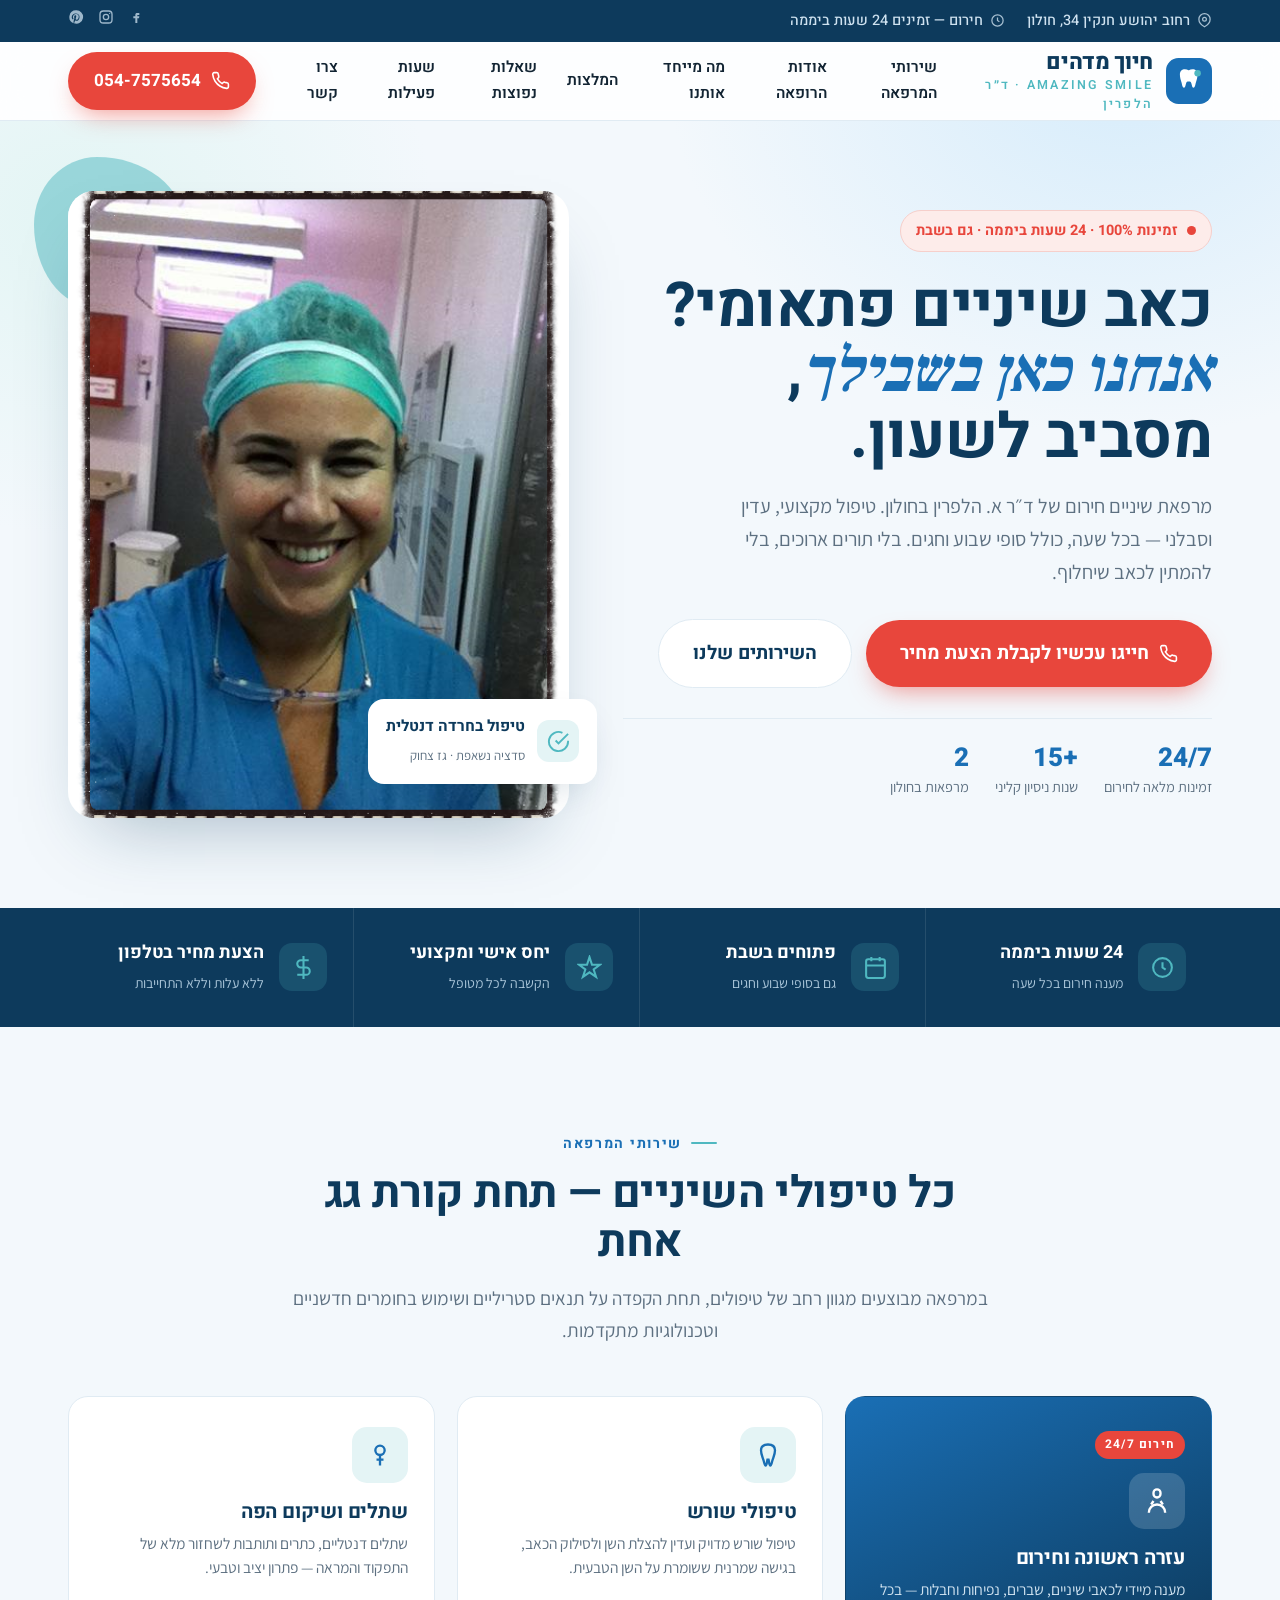
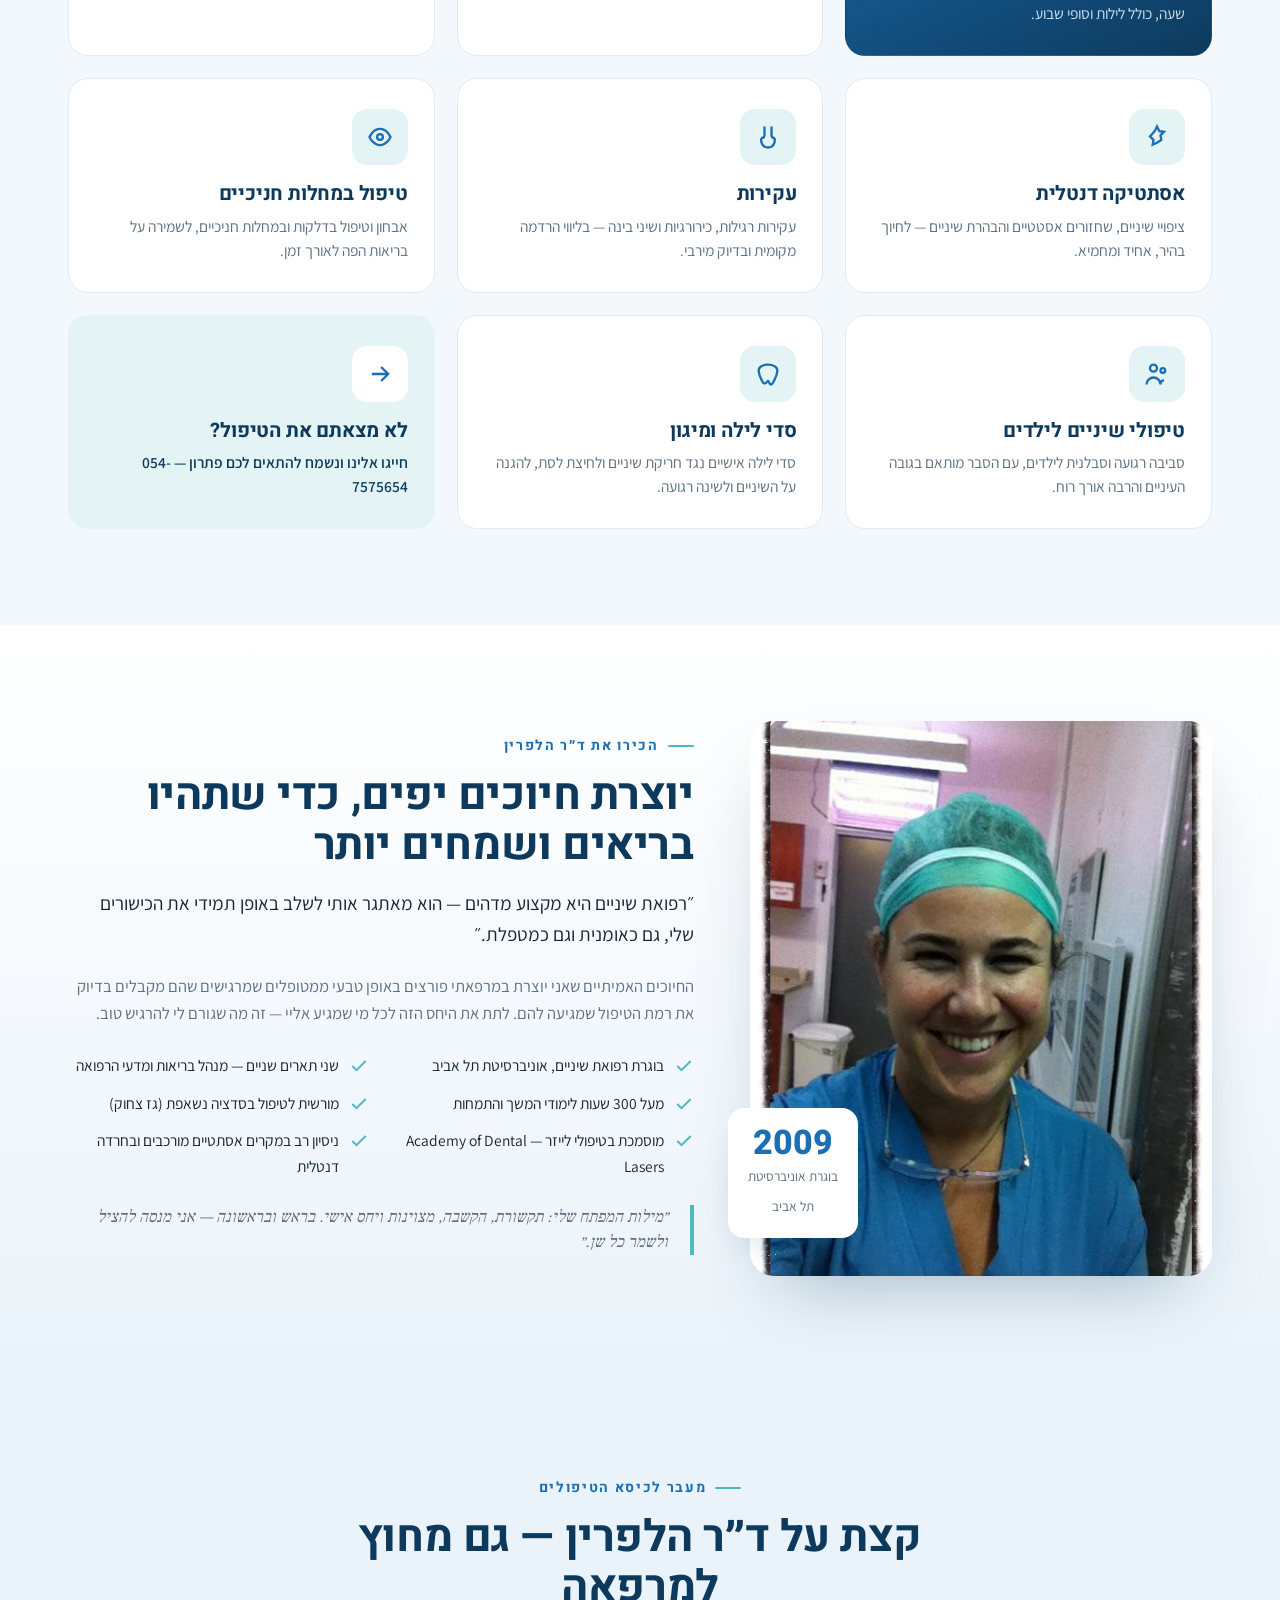
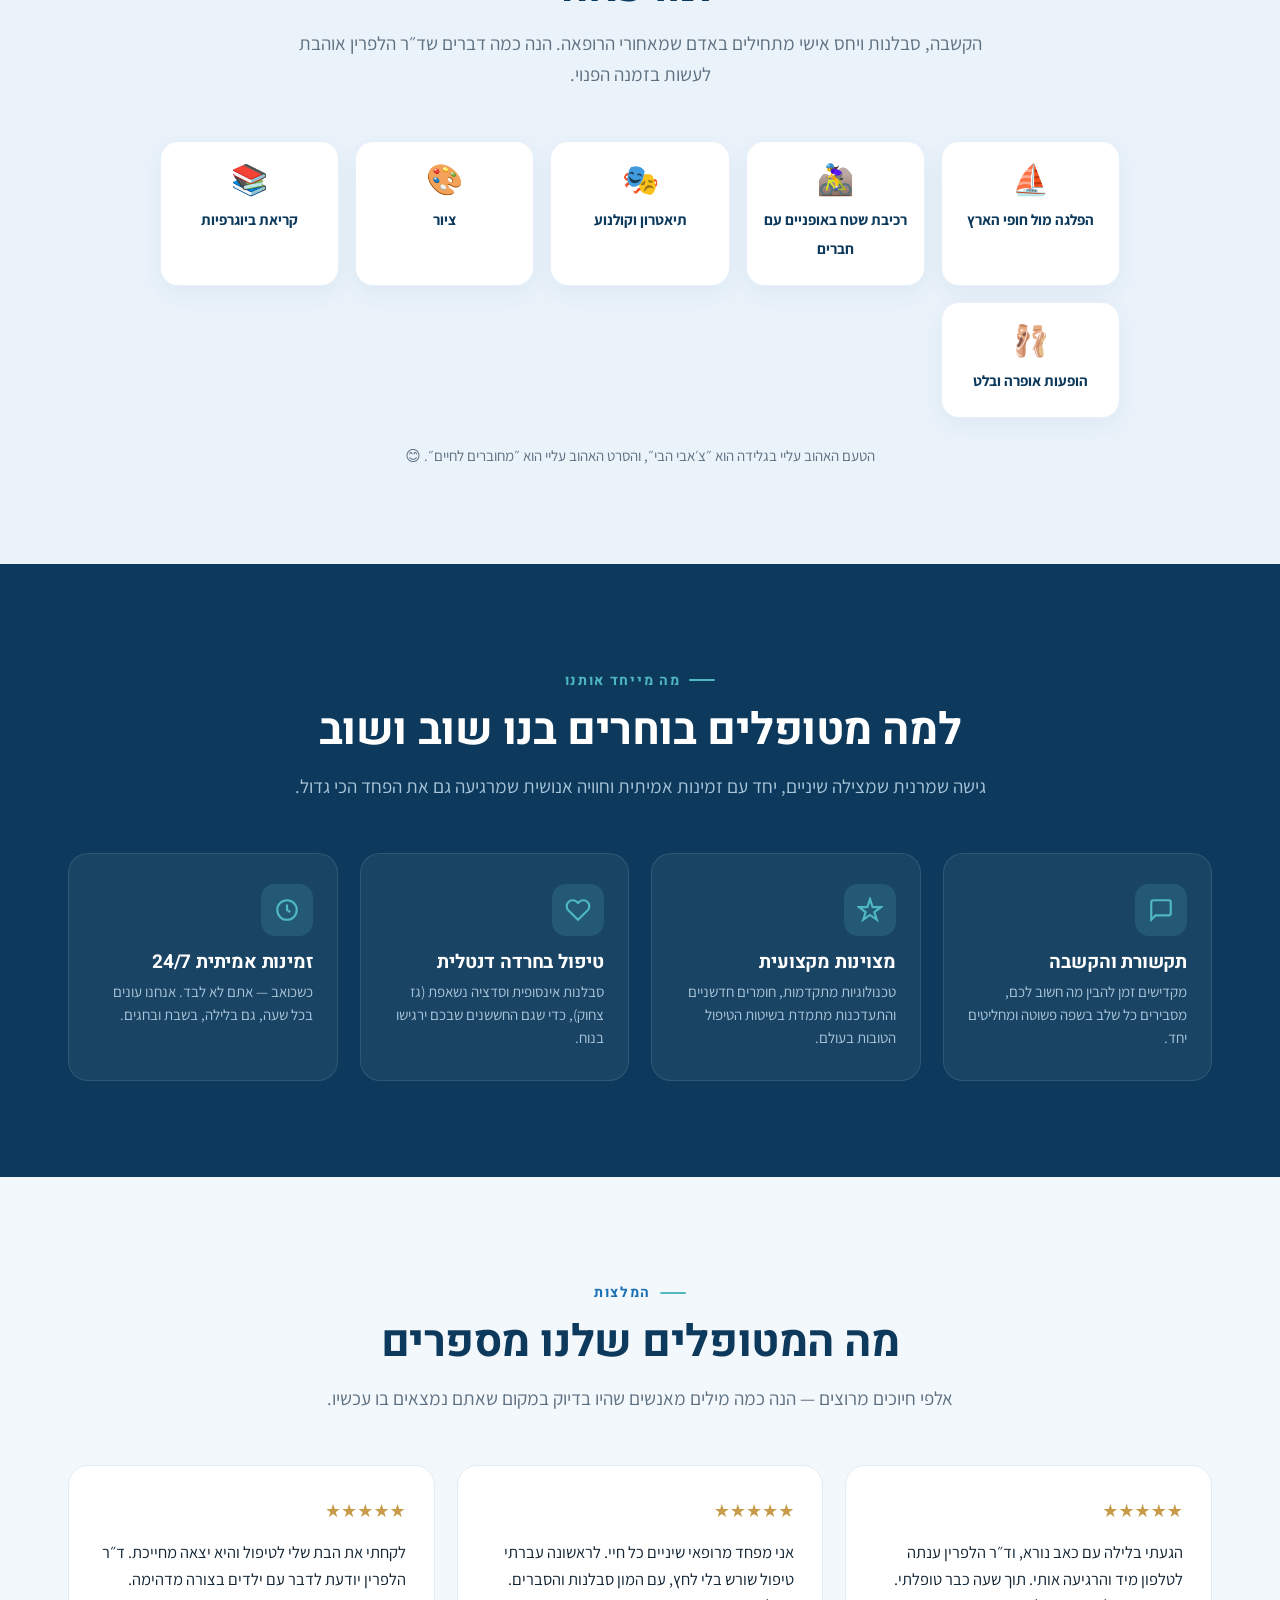
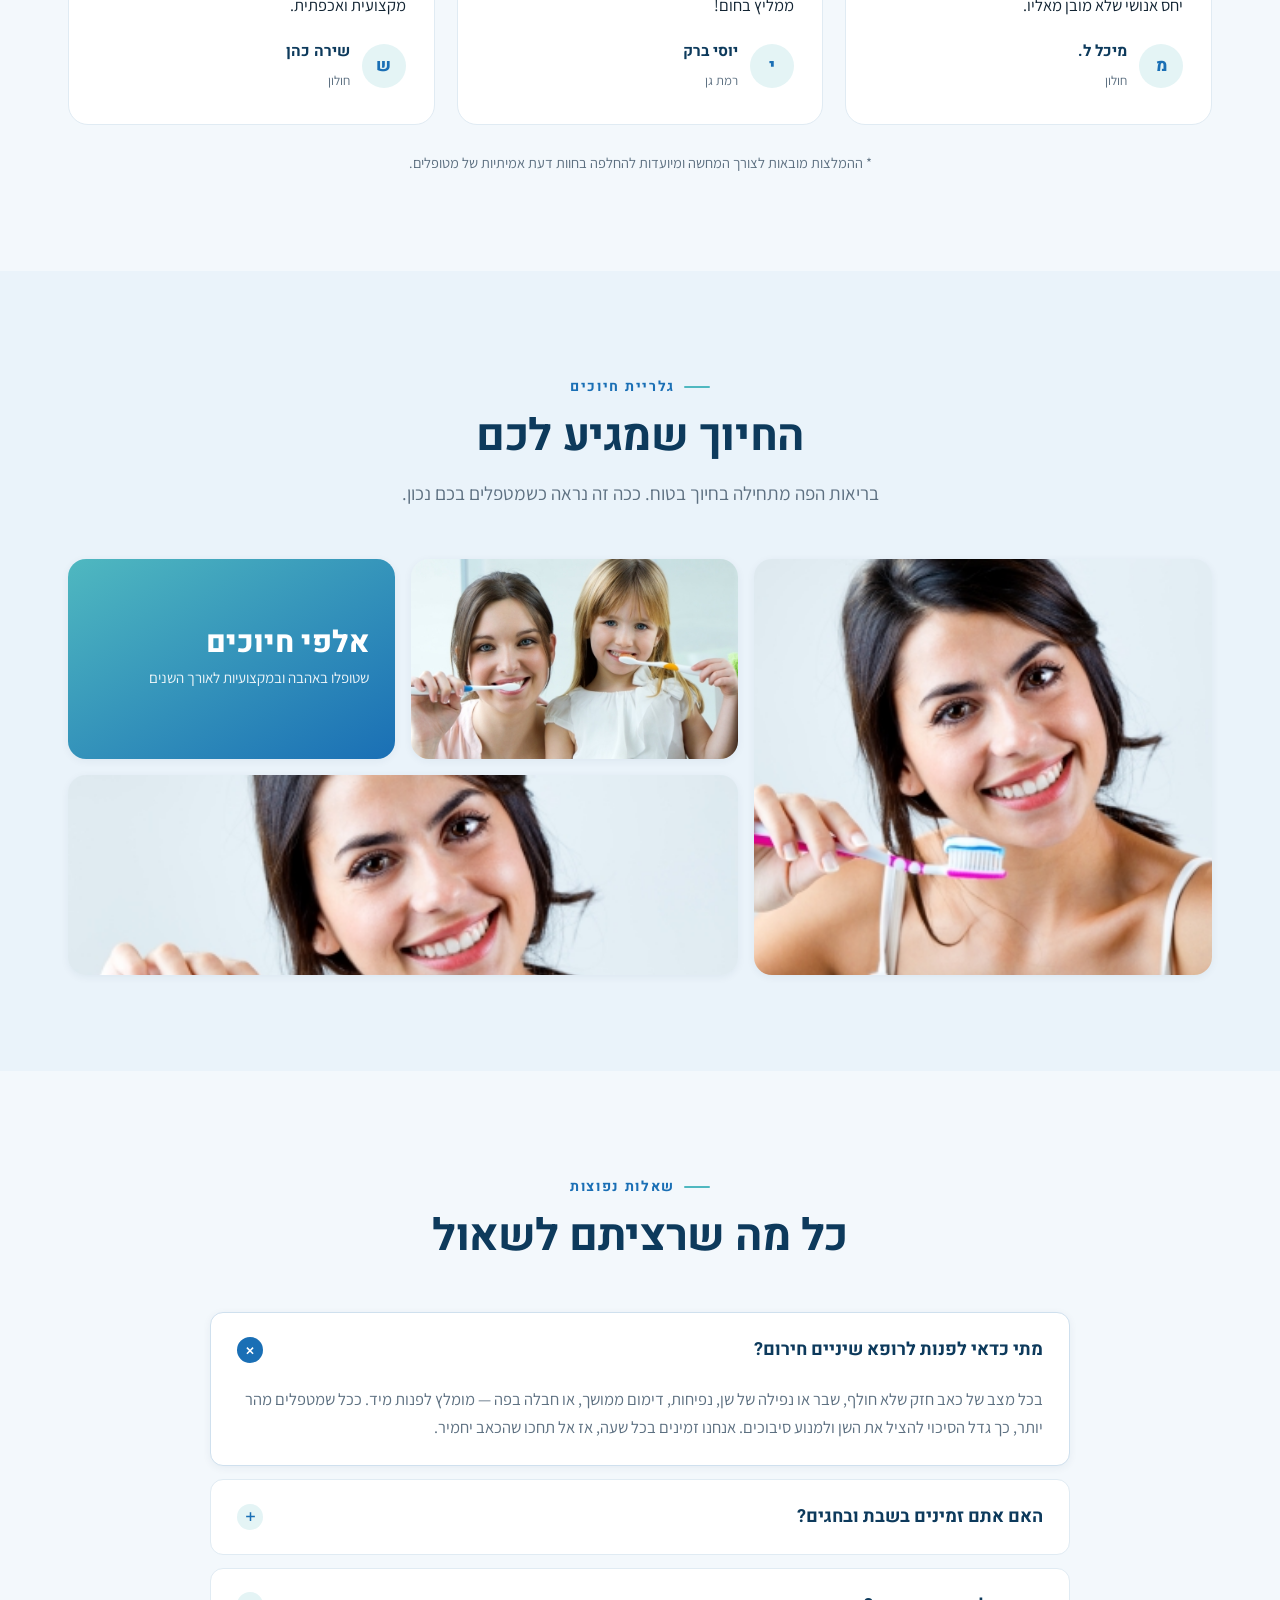
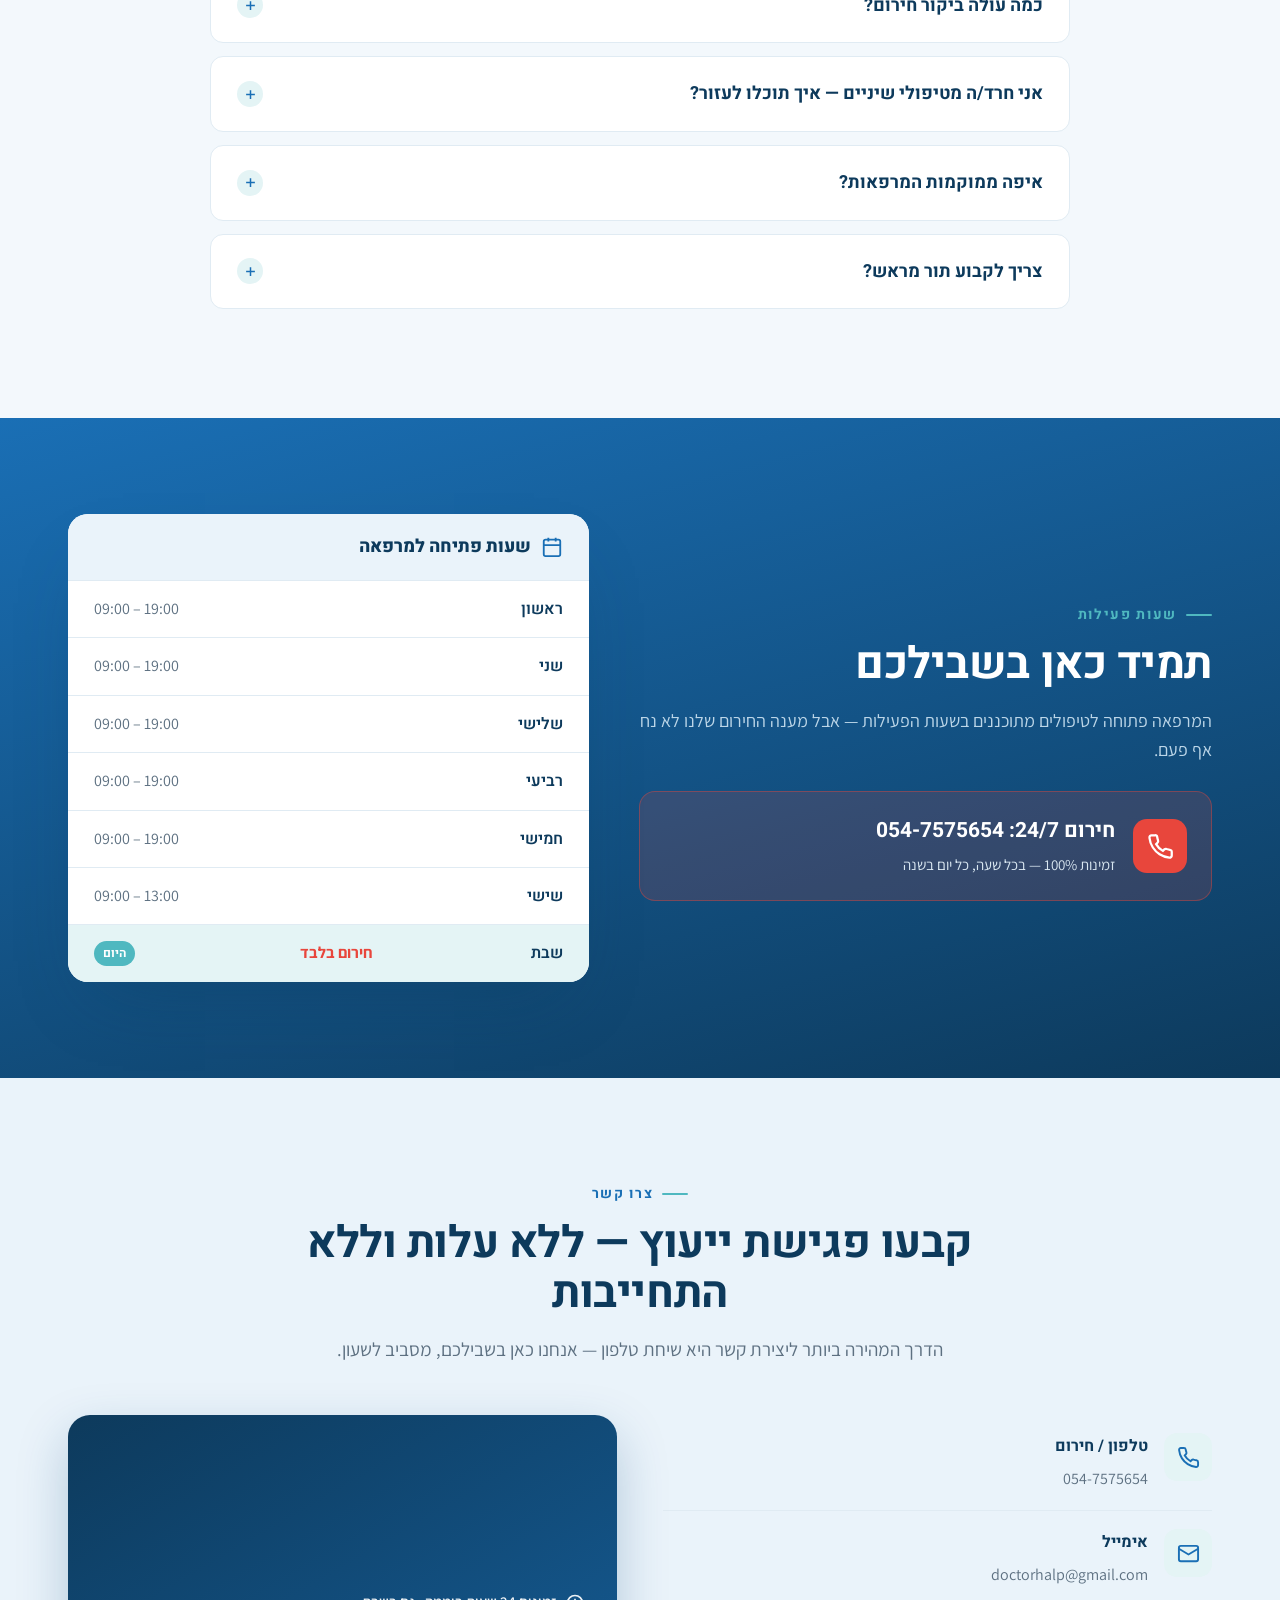
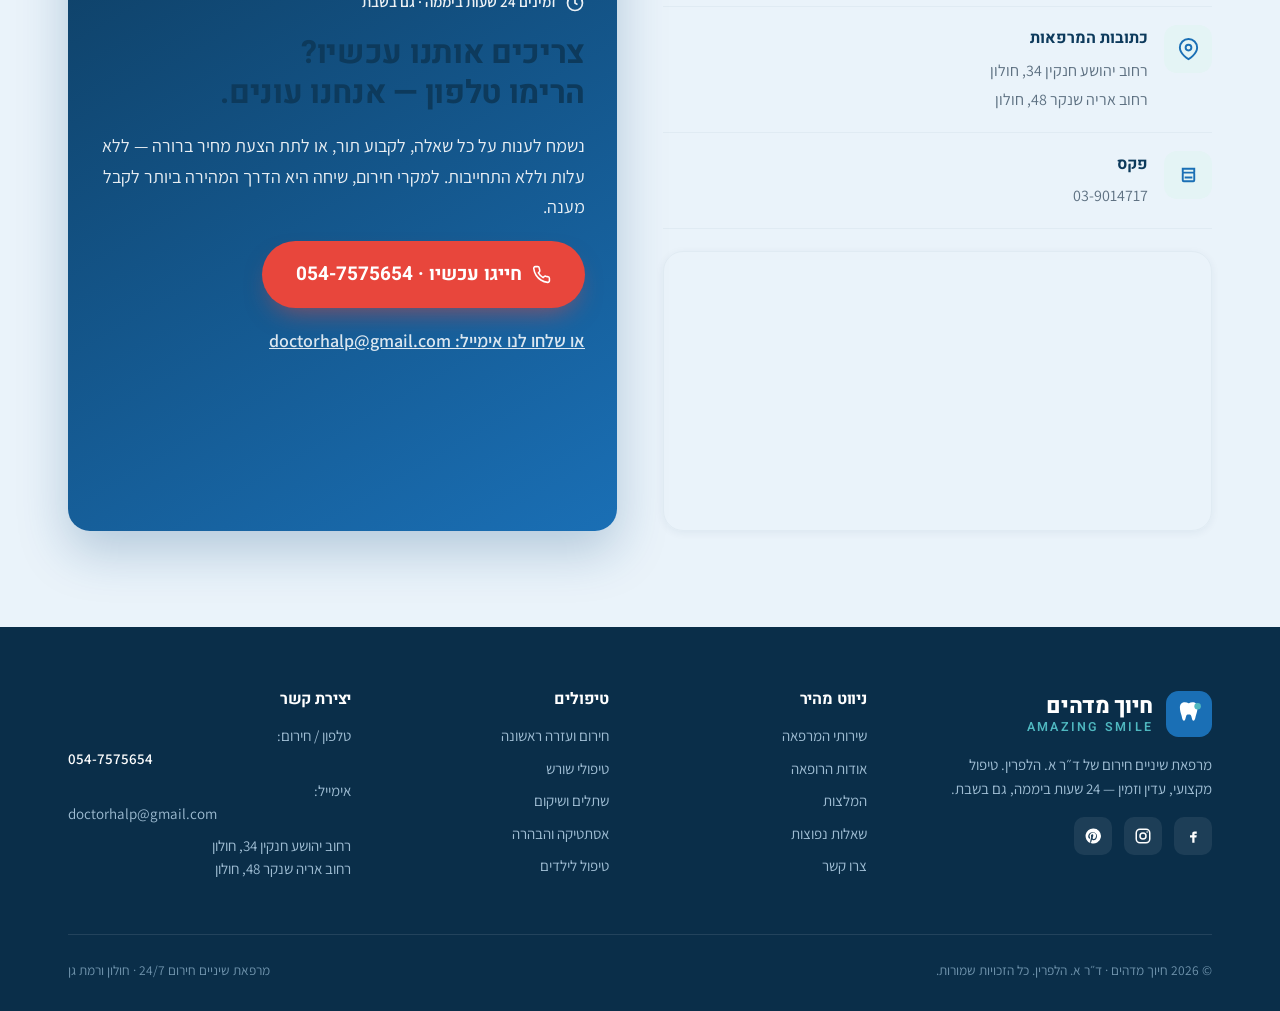
==== index.html @ d0daf5d0 "Add personal 'beyond the chair' section (hobbies) carried over from old Wix site" ====
<!DOCTYPE html>
<html lang="he" dir="rtl">
<head>
<meta charset="UTF-8">
<meta name="viewport" content="width=device-width, initial-scale=1">
<title>ד״ר הלפרין — חיוך מדהים | רופאת שיניים חירום 24/7 בחולון</title>
<meta name="description" content="מרפאת שיניים חירום של ד״ר א. הלפרין בחולון. זמינות 24/7, רופאת שיניים בשבת, טיפול בחרדה דנטלית, טיפולי שורש, שתלים, אסתטיקה ועזרה ראשונה. חייגו 054-7575654.">
<meta name="robots" content="index, follow, max-image-preview:large">
<meta name="google-site-verification" content="__iNUdi8cwJvMs5_uMbrT1udralgJIt5Bsw7L7keVdc">
<meta name="author" content="ד״ר א. הלפרין — חיוך מדהים">
<meta name="theme-color" content="#1a6fb5">
<link rel="canonical" href="https://doctorhalp.com/">

<!-- Geo (Holon) — verify exact coordinates from Google Maps and adjust if needed -->
<meta name="geo.region" content="IL-08">
<meta name="geo.placename" content="חולון">
<meta name="geo.position" content="32.0146;34.7795">
<meta name="ICBM" content="32.0146, 34.7795">

<!-- Open Graph (WhatsApp / Facebook / Instagram sharing) -->
<meta property="og:type" content="website">
<meta property="og:locale" content="he_IL">
<meta property="og:site_name" content="חיוך מדהים — ד״ר הלפרין">
<meta property="og:title" content="ד״ר הלפרין — חיוך מדהים | רופאת שיניים חירום 24/7 בחולון">
<meta property="og:description" content="מרפאת שיניים חירום בחולון. זמינות 24/7, גם בשבת. טיפול בחרדה דנטלית, טיפולי שורש, שתלים ואסתטיקה. חייגו 054-7575654.">
<meta property="og:url" content="https://doctorhalp.com/">
<meta property="og:image" content="https://doctorhalp.com/assets/doctor.png">
<meta property="og:image:alt" content="ד״ר א. הלפרין, רופאת שיניים">

<!-- Twitter Card -->
<meta name="twitter:card" content="summary_large_image">
<meta name="twitter:title" content="ד״ר הלפרין — חיוך מדהים | רופאת שיניים חירום 24/7 בחולון">
<meta name="twitter:description" content="מרפאת שיניים חירום בחולון. זמינות 24/7, גם בשבת. חייגו 054-7575654.">
<meta name="twitter:image" content="https://doctorhalp.com/assets/doctor.png">

<!-- Icons -->
<link rel="icon" href="favicon.svg" type="image/svg+xml">
<link rel="apple-touch-icon" href="apple-touch-icon.png">

<link rel="preconnect" href="https://fonts.googleapis.com">
<link rel="preconnect" href="https://fonts.gstatic.com" crossorigin>
<link href="https://fonts.googleapis.com/css2?family=Assistant:wght@300;400;500;600;700&family=Heebo:wght@400;500;600;700;800&family=Frank+Ruhl+Libre:wght@500;700&display=swap" rel="stylesheet">
<link rel="stylesheet" href="styles.css">
<script>document.documentElement.classList.add('js');</script>

<!-- Structured data: Dentist / LocalBusiness (boosts local Google results) -->
<script type="application/ld+json">
{
  "@context": "https://schema.org",
  "@type": "Dentist",
  "name": "חיוך מדהים — ד״ר א. הלפרין",
  "alternateName": "Amazing Smile Dental Clinic",
  "description": "מרפאת שיניים חירום בחולון בניהול ד״ר א. הלפרין. זמינות 24/7 כולל שבת וחגים, טיפול בחרדה דנטלית, טיפולי שורש, שתלים, אסתטיקה ועזרה ראשונה.",
  "url": "https://doctorhalp.com/",
  "image": "https://doctorhalp.com/assets/doctor.png",
  "logo": "https://doctorhalp.com/assets/logo.png",
  "telephone": "+972-54-757-5654",
  "email": "doctorhalp@gmail.com",
  "faxNumber": "+972-3-901-4717",
  "priceRange": "₪₪",
  "currenciesAccepted": "ILS",
  "medicalSpecialty": "Dentistry",
  "founder": { "@type": "Person", "name": "ד״ר א. הלפרין" },
  "address": {
    "@type": "PostalAddress",
    "streetAddress": "רחוב יהושע חנקין 34",
    "addressLocality": "חולון",
    "addressCountry": "IL"
  },
  "geo": { "@type": "GeoCoordinates", "latitude": 32.0146, "longitude": 34.7795 },
  "hasMap": "https://www.google.com/maps?q=%D7%99%D7%94%D7%95%D7%A9%D7%A2%20%D7%97%D7%A0%D7%A7%D7%99%D7%9F%2034%20%D7%97%D7%95%D7%9C%D7%95%D7%9F",
  "areaServed": [
    { "@type": "City", "name": "חולון" },
    { "@type": "City", "name": "רמת גן" }
  ],
  "sameAs": [
    "https://www.facebook.com/",
    "https://www.instagram.com/doctorhalp/",
    "https://www.pinterest.com/doctorhalp/"
  ],
  "openingHoursSpecification": [
    { "@type": "OpeningHoursSpecification", "dayOfWeek": ["Sunday","Monday","Tuesday","Wednesday","Thursday"], "opens": "09:00", "closes": "19:00" },
    { "@type": "OpeningHoursSpecification", "dayOfWeek": "Friday", "opens": "09:00", "closes": "13:00" }
  ],
  "availableService": [
    { "@type": "MedicalProcedure", "name": "עזרה ראשונה וחירום דנטלי 24/7" },
    { "@type": "MedicalProcedure", "name": "טיפולי שורש" },
    { "@type": "MedicalProcedure", "name": "שתלים ושיקום הפה" },
    { "@type": "MedicalProcedure", "name": "אסתטיקה דנטלית והבהרת שיניים" },
    { "@type": "MedicalProcedure", "name": "עקירות ושיני בינה" },
    { "@type": "MedicalProcedure", "name": "טיפול במחלות חניכיים" },
    { "@type": "MedicalProcedure", "name": "טיפולי שיניים לילדים" },
    { "@type": "MedicalProcedure", "name": "סדי לילה ומיגון" },
    { "@type": "MedicalProcedure", "name": "טיפול בחרדה דנטלית בסדציה נשאפת" }
  ]
}
</script>
</head>
<body>

<!-- ============ TOP UTILITY BAR ============ -->
<div class="topbar">
  <div class="wrap">
    <div class="tb-left">
      <span class="tb-item"><svg viewBox="0 0 24 24" fill="none" stroke="currentColor" stroke-width="2"><path d="M21 10c0 7-9 12-9 12s-9-5-9-12a9 9 0 0118 0z"/><circle cx="12" cy="10" r="3"/></svg>רחוב יהושע חנקין 34, חולון</span>
      <span class="tb-item hide-sm"><svg viewBox="0 0 24 24" fill="none" stroke="currentColor" stroke-width="2"><circle cx="12" cy="12" r="9"/><path d="M12 7v5l3 2"/></svg>חירום — זמינים 24 שעות ביממה</span>
    </div>
    <div class="tb-socials">
      <a href="https://www.facebook.com/" aria-label="Facebook" target="_blank" rel="noopener"><svg viewBox="0 0 24 24" fill="currentColor"><path d="M14 9h3V6h-3c-2 0-3 1-3 3v2H8v3h3v7h3v-7h2.5l.5-3H14V9.5c0-.3.2-.5.5-.5z"/></svg></a>
      <a href="https://www.instagram.com/doctorhalp/" aria-label="Instagram" target="_blank" rel="noopener"><svg viewBox="0 0 24 24" fill="none" stroke="currentColor" stroke-width="2"><rect x="3" y="3" width="18" height="18" rx="5"/><circle cx="12" cy="12" r="4"/><circle cx="17.5" cy="6.5" r="1" fill="currentColor" stroke="none"/></svg></a>
      <a href="https://www.pinterest.com/doctorhalp/" aria-label="Pinterest" target="_blank" rel="noopener"><svg viewBox="0 0 24 24" fill="currentColor"><path d="M12 2a10 10 0 00-3.6 19.3c-.1-.8-.2-2 0-2.9l1.2-5s-.3-.6-.3-1.5c0-1.4.8-2.4 1.8-2.4.9 0 1.3.6 1.3 1.4 0 .9-.5 2.2-.8 3.4-.2 1 .5 1.8 1.5 1.8 1.8 0 3-2.3 3-5 0-2-1.4-3.6-4-3.6-2.9 0-4.7 2.2-4.7 4.6 0 .8.2 1.4.6 1.9.2.2.2.3.1.5l-.2.9c-.1.3-.3.4-.6.2-1.2-.5-1.7-1.8-1.7-3.3 0-2.5 2.1-5.4 6.2-5.4 3.3 0 5.5 2.4 5.5 5 0 3.4-1.9 5.9-4.6 5.9-.9 0-1.8-.5-2.1-1.1l-.6 2.3c-.2.8-.7 1.7-1 2.3A10 10 0 1012 2z"/></svg></a>
    </div>
  </div>
</div>

<!-- ============ HEADER ============ -->
<header class="header" id="header">
  <div class="wrap">
    <a href="#top" class="brand" aria-label="חיוך מדהים — ד״ר הלפרין">
      <svg class="mark" viewBox="0 0 48 48" fill="none" aria-hidden="true">
        <rect width="48" height="48" rx="13" fill="#1a6fb5"/>
        <path d="M24 13c-4.5-2.8-9.5-1.2-9.5 4.2 0 3 .8 5.2 1.7 8.4.6 2.2.9 5.4 2.6 5.4 1.5 0 1.4-2.4 2.1-4.4.4-1.2.9-2 1.6-2h2.4c.7 0 1.2.8 1.6 2 .7 2 .6 4.4 2.1 4.4 1.7 0 2-3.2 2.6-5.4.9-3.2 1.7-5.4 1.7-8.4 0-5.4-5-7-9.5-4.2z" fill="#fff"/>
        <circle cx="33" cy="16" r="3.4" fill="#4fb8c0"/>
      </svg>
      <span class="bt"><b>חיוך מדהים</b><span>AMAZING SMILE · ד״ר הלפרין</span></span>
    </a>
    <nav class="nav">
      <a href="#services">שירותי המרפאה</a>
      <a href="#about">אודות הרופאה</a>
      <a href="#values">מה מייחד אותנו</a>
      <a href="#testimonials">המלצות</a>
      <a href="#faq">שאלות נפוצות</a>
      <a href="#hours">שעות פעילות</a>
      <a href="#contact">צרו קשר</a>
    </nav>
    <div class="hd-cta">
      <a href="tel:0547575654" class="btn btn-call">
        <svg viewBox="0 0 24 24" fill="none" stroke="currentColor" stroke-width="2"><path d="M22 16.9v3a2 2 0 01-2.2 2 19.8 19.8 0 01-8.6-3 19.5 19.5 0 01-6-6 19.8 19.8 0 01-3-8.6A2 2 0 014.1 2h3a2 2 0 012 1.7c.1 1 .4 1.9.7 2.8a2 2 0 01-.5 2.1L8.1 9.9a16 16 0 006 6l1.3-1.3a2 2 0 012.1-.4c.9.3 1.8.6 2.8.7a2 2 0 011.7 2z"/></svg>
        054-7575654
      </a>
    </div>
    <button class="menu-toggle" id="menuToggle" aria-label="תפריט">
      <svg viewBox="0 0 24 24" fill="none" stroke="currentColor" stroke-width="2"><path d="M3 6h18M3 12h18M3 18h18"/></svg>
    </button>
  </div>
</header>

<!-- ============ MOBILE DRAWER ============ -->
<div class="drawer" id="drawer">
  <div class="scrim" data-close></div>
  <div class="panel">
    <div class="dr-head">
      <span class="bt"><b style="font-family:var(--head);font-weight:800;color:var(--blue-deep)">חיוך מדהים</b></span>
      <button data-close aria-label="סגירה"><svg viewBox="0 0 24 24" fill="none" stroke="currentColor" stroke-width="2"><path d="M18 6L6 18M6 6l12 12"/></svg></button>
    </div>
    <a href="#services" data-close>שירותי המרפאה</a>
    <a href="#about" data-close>אודות הרופאה</a>
    <a href="#values" data-close>מה מייחד אותנו</a>
    <a href="#testimonials" data-close>המלצות</a>
    <a href="#faq" data-close>שאלות נפוצות</a>
    <a href="#hours" data-close>שעות פעילות</a>
    <a href="#contact" data-close>צרו קשר</a>
    <a href="tel:0547575654" class="btn btn-call" style="margin-top:14px" data-close>חייגו עכשיו · 054-7575654</a>
  </div>
</div>

<span id="top"></span>

<!-- ============ HERO ============ -->
<section class="hero">
  <div class="wrap hero-grid">
    <div class="hero-copy reveal">
      <span class="hero-badge"><span class="dot"></span>זמינות 100% · 24 שעות ביממה · גם בשבת</span>
      <h1>כאב שיניים פתאומי?<br><em>אנחנו כאן בשבילך</em>, מסביב לשעון.</h1>
      <p class="lead">מרפאת שיניים חירום של ד״ר א. הלפרין בחולון. טיפול מקצועי, עדין וסבלני — בכל שעה, כולל סופי שבוע וחגים. בלי תורים ארוכים, בלי להמתין לכאב שיחלוף.</p>
      <div class="cta-row">
        <a href="tel:0547575654" class="btn btn-call btn-lg">
          <svg viewBox="0 0 24 24" fill="none" stroke="currentColor" stroke-width="2"><path d="M22 16.9v3a2 2 0 01-2.2 2 19.8 19.8 0 01-8.6-3 19.5 19.5 0 01-6-6 19.8 19.8 0 01-3-8.6A2 2 0 014.1 2h3a2 2 0 012 1.7c.1 1 .4 1.9.7 2.8a2 2 0 01-.5 2.1L8.1 9.9a16 16 0 006 6l1.3-1.3a2 2 0 012.1-.4c.9.3 1.8.6 2.8.7a2 2 0 011.7 2z"/></svg>
          חייגו עכשיו לקבלת הצעת מחיר
        </a>
        <a href="#services" class="btn btn-ghost btn-lg">השירותים שלנו</a>
      </div>
      <div class="trust">
        <div class="ti"><b>24/7</b><span>זמינות מלאה לחירום</span></div>
        <div class="ti"><b>+15</b><span>שנות ניסיון קליני</span></div>
        <div class="ti"><b>2</b><span>מרפאות בחולון</span></div>
      </div>
    </div>
    <div class="hero-media reveal">
      <span class="blob"></span>
      <div class="photo"><img src="assets/doctor.png" alt="ד״ר א. הלפרין, רופאת שיניים"></div>
      <div class="float-card">
        <span class="ic"><svg viewBox="0 0 24 24" fill="none" stroke="currentColor" stroke-width="2"><path d="M22 11.1V12a10 10 0 11-5.9-9.1"/><path d="M22 4L12 14.01l-3-3"/></svg></span>
        <div><b>טיפול בחרדה דנטלית</b><span>סדציה נשאפת · גז צחוק</span></div>
      </div>
    </div>
  </div>
</section>

<!-- ============ EMERGENCY STRIP ============ -->
<div class="estrip">
  <div class="wrap">
    <div class="es"><span class="ic"><svg viewBox="0 0 24 24" fill="none" stroke="currentColor" stroke-width="2"><circle cx="12" cy="12" r="9"/><path d="M12 7v5l3 2"/></svg></span><div><b>24 שעות ביממה</b><span>מענה חירום בכל שעה</span></div></div>
    <div class="es"><span class="ic"><svg viewBox="0 0 24 24" fill="none" stroke="currentColor" stroke-width="2"><rect x="3" y="4" width="18" height="18" rx="2"/><path d="M16 2v4M8 2v4M3 10h18"/></svg></span><div><b>פתוחים בשבת</b><span>גם בסופי שבוע וחגים</span></div></div>
    <div class="es"><span class="ic"><svg viewBox="0 0 24 24" fill="none" stroke="currentColor" stroke-width="2"><path d="M12 2l2.4 7.4H22l-6 4.5 2.3 7.1L12 16.6 5.7 21l2.3-7.1-6-4.5h7.6z"/></svg></span><div><b>יחס אישי ומקצועי</b><span>הקשבה לכל מטופל</span></div></div>
    <div class="es"><span class="ic"><svg viewBox="0 0 24 24" fill="none" stroke="currentColor" stroke-width="2"><path d="M12 1v22M17 5H9.5a3.5 3.5 0 000 7h5a3.5 3.5 0 010 7H6"/></svg></span><div><b>הצעת מחיר בטלפון</b><span>ללא עלות וללא התחייבות</span></div></div>
  </div>
</div>

<!-- ============ SERVICES ============ -->
<section class="block" id="services">
  <div class="wrap">
    <div class="sec-head center reveal">
      <span class="eyebrow">שירותי המרפאה</span>
      <h2>כל טיפולי השיניים — תחת קורת גג אחת</h2>
      <p>במרפאה מבוצעים מגוון רחב של טיפולים, תחת הקפדה על תנאים סטריליים ושימוש בחומרים חדשניים וטכנולוגיות מתקדמות.</p>
    </div>
    <div class="svc-grid">
      <div class="svc featured reveal">
        <span class="tag">חירום 24/7</span>
        <span class="ic"><svg viewBox="0 0 24 24" fill="none" stroke="currentColor" stroke-width="2"><path d="M12 2a3 3 0 013 3v1a3 3 0 01-6 0V5a3 3 0 013-3z"/><path d="M5 22c0-4 3-7 7-7s7 3 7 7"/><path d="M9 12l-2 3M15 12l2 3"/></svg></span>
        <h3>עזרה ראשונה וחירום</h3>
        <p>מענה מיידי לכאבי שיניים, שברים, נפיחות וחבלות — בכל שעה, כולל לילות וסופי שבוע.</p>
      </div>
      <div class="svc reveal">
        <span class="ic"><svg viewBox="0 0 24 24" fill="none" stroke="currentColor" stroke-width="2"><path d="M12 3c-4 0-6 2-6 5 0 3 1 5 2 8s1 5 2 5 1-3 1.5-5h1c.5 2 .5 5 1.5 5s1-2 2-5 2-5 2-8c0-3-2-5-6-5z"/></svg></span>
        <h3>טיפולי שורש</h3>
        <p>טיפול שורש מדויק ועדין להצלת השן ולסילוק הכאב, בגישה שמרנית ששומרת על השן הטבעית.</p>
      </div>
      <div class="svc reveal">
        <span class="ic"><svg viewBox="0 0 24 24" fill="none" stroke="currentColor" stroke-width="2"><circle cx="12" cy="8" r="4"/><path d="M12 12v9M9 16h6"/></svg></span>
        <h3>שתלים ושיקום הפה</h3>
        <p>שתלים דנטליים, כתרים ותותבות לשחזור מלא של התפקוד והמראה — פתרון יציב וטבעי.</p>
      </div>
      <div class="svc reveal">
        <span class="ic"><svg viewBox="0 0 24 24" fill="none" stroke="currentColor" stroke-width="2"><path d="M12 3l2 4 4 .5-3 3 .7 4L12 17l-3.7 1.5.7-4-3-3L10 7z"/></svg></span>
        <h3>אסתטיקה דנטלית</h3>
        <p>ציפויי שיניים, שחזורים אסטטיים והבהרת שיניים — לחיוך בהיר, אחיד ומחמיא.</p>
      </div>
      <div class="svc reveal">
        <span class="ic"><svg viewBox="0 0 24 24" fill="none" stroke="currentColor" stroke-width="2"><path d="M9 3v7c0 2-1.5 3-3 3M15 3v7c0 2 1.5 3 3 3"/><path d="M6 13c0 5 2 8 6 8s6-3 6-8"/></svg></span>
        <h3>עקירות</h3>
        <p>עקירות רגילות, כירורגיות ושיני בינה — בליווי הרדמה מקומית ובדיוק מירבי.</p>
      </div>
      <div class="svc reveal">
        <span class="ic"><svg viewBox="0 0 24 24" fill="none" stroke="currentColor" stroke-width="2"><path d="M3 12s3-7 9-7 9 7 9 7-3 7-9 7-9-7-9-7z"/><circle cx="12" cy="12" r="2.5"/></svg></span>
        <h3>טיפול במחלות חניכיים</h3>
        <p>אבחון וטיפול בדלקות ובמחלות חניכיים, לשמירה על בריאות הפה לאורך זמן.</p>
      </div>
      <div class="svc reveal">
        <span class="ic"><svg viewBox="0 0 24 24" fill="none" stroke="currentColor" stroke-width="2"><circle cx="9" cy="7" r="3"/><circle cx="17" cy="9" r="2"/><path d="M3 21c0-3.3 2.7-6 6-6s6 2.7 6 6M15 21c0-2 1-3.5 3-3.5"/></svg></span>
        <h3>טיפולי שיניים לילדים</h3>
        <p>סביבה רגועה וסבלנית לילדים, עם הסבר מותאם בגובה העיניים והרבה אורך רוח.</p>
      </div>
      <div class="svc reveal">
        <span class="ic"><svg viewBox="0 0 24 24" fill="none" stroke="currentColor" stroke-width="2"><path d="M4 9c0-3 3.5-5 8-5s8 2 8 5c0 4-2 7-3 9s-1 3-2.5 3S13 18 12 18s-1 2-2.5 2S8 20 7 18 4 13 4 9z"/></svg></span>
        <h3>סדי לילה ומיגון</h3>
        <p>סדי לילה אישיים נגד חריקת שיניים ולחיצת לסת, להגנה על השיניים ולשינה רגועה.</p>
      </div>
      <a href="tel:0547575654" class="svc reveal" style="display:flex;flex-direction:column;justify-content:center;align-items:flex-start;background:var(--teal-soft);border-color:transparent">
        <span class="ic" style="background:#fff"><svg viewBox="0 0 24 24" fill="none" stroke="currentColor" stroke-width="2"><path d="M5 12h14M13 6l6 6-6 6"/></svg></span>
        <h3>לא מצאתם את הטיפול?</h3>
        <p style="color:var(--blue-deep);font-weight:600">חייגו אלינו ונשמח להתאים לכם פתרון — 054-7575654</p>
      </a>
    </div>
  </div>
</section>

<!-- ============ ABOUT ============ -->
<section class="block about" id="about">
  <div class="wrap about-grid">
    <div class="about-media reveal">
      <span class="deco"></span>
      <div class="frame"><img src="assets/doctor.png" alt="ד״ר א. הלפרין"></div>
      <div class="ribbon"><b>2009</b><span>בוגרת אוניברסיטת<br>תל אביב</span></div>
    </div>
    <div class="about-copy reveal">
      <span class="eyebrow">הכירו את ד״ר הלפרין</span>
      <h2>יוצרת חיוכים יפים, כדי שתהיו בריאים ושמחים יותר</h2>
      <p class="intro">״רפואת שיניים היא מקצוע מדהים — הוא מאתגר אותי לשלב באופן תמידי את הכישורים שלי, גם כאומנית וגם כמטפלת.״</p>
      <p>החיוכים האמיתיים שאני יוצרת במרפאתי פורצים באופן טבעי ממטופלים שמרגישים שהם מקבלים בדיוק את רמת הטיפול שמגיעה להם. לתת את היחס הזה לכל מי שמגיע אליי — זה מה שגורם לי להרגיש טוב.</p>
      <ul class="creds">
        <li><svg viewBox="0 0 24 24" fill="none" stroke="currentColor" stroke-width="2.4"><path d="M20 6L9 17l-5-5"/></svg>בוגרת רפואת שיניים, אוניברסיטת תל אביב</li>
        <li><svg viewBox="0 0 24 24" fill="none" stroke="currentColor" stroke-width="2.4"><path d="M20 6L9 17l-5-5"/></svg>שני תארים שניים — מנהל בריאות ומדעי הרפואה</li>
        <li><svg viewBox="0 0 24 24" fill="none" stroke="currentColor" stroke-width="2.4"><path d="M20 6L9 17l-5-5"/></svg>מעל 300 שעות לימודי המשך והתמחות</li>
        <li><svg viewBox="0 0 24 24" fill="none" stroke="currentColor" stroke-width="2.4"><path d="M20 6L9 17l-5-5"/></svg>מורשית לטיפול בסדציה נשאפת (גז צחוק)</li>
        <li><svg viewBox="0 0 24 24" fill="none" stroke="currentColor" stroke-width="2.4"><path d="M20 6L9 17l-5-5"/></svg>מוסמכת בטיפולי לייזר — Academy of Dental Lasers</li>
        <li><svg viewBox="0 0 24 24" fill="none" stroke="currentColor" stroke-width="2.4"><path d="M20 6L9 17l-5-5"/></svg>ניסיון רב במקרים אסתטיים מורכבים ובחרדה דנטלית</li>
      </ul>
      <p class="pullquote">״מילות המפתח שלי: תקשורת, הקשבה, מצוינות ויחס אישי. בראש ובראשונה — אני מנסה להציל ולשמר כל שן.״</p>
    </div>
  </div>
</section>

<!-- ============ PERSONAL / BEYOND THE CHAIR ============ -->
<section class="block" id="personal" style="background:var(--bg-2,#f4f8fb)">
  <div class="wrap">
    <div class="sec-head center reveal">
      <span class="eyebrow">מעבר לכיסא הטיפולים</span>
      <h2>קצת על ד״ר הלפרין — גם מחוץ למרפאה</h2>
      <p>הקשבה, סבלנות ויחס אישי מתחילים באדם שמאחורי הרופאה. הנה כמה דברים שד״ר הלפרין אוהבת לעשות בזמנה הפנוי.</p>
    </div>
    <div class="hobby-grid reveal" style="display:grid;grid-template-columns:repeat(auto-fit,minmax(150px,1fr));gap:16px;max-width:960px;margin:0 auto 26px">
      <div style="background:#fff;border:1px solid rgba(26,111,181,.10);border-radius:18px;padding:22px 16px;text-align:center;box-shadow:0 8px 24px rgba(15,74,128,.06)"><div style="font-size:30px;line-height:1;margin-bottom:10px">⛵</div><b style="color:var(--blue-deep,#0f4a80);font-size:15px">הפלגה מול חופי הארץ</b></div>
      <div style="background:#fff;border:1px solid rgba(26,111,181,.10);border-radius:18px;padding:22px 16px;text-align:center;box-shadow:0 8px 24px rgba(15,74,128,.06)"><div style="font-size:30px;line-height:1;margin-bottom:10px">🚵‍♀️</div><b style="color:var(--blue-deep,#0f4a80);font-size:15px">רכיבת שטח באופניים עם חברים</b></div>
      <div style="background:#fff;border:1px solid rgba(26,111,181,.10);border-radius:18px;padding:22px 16px;text-align:center;box-shadow:0 8px 24px rgba(15,74,128,.06)"><div style="font-size:30px;line-height:1;margin-bottom:10px">🎭</div><b style="color:var(--blue-deep,#0f4a80);font-size:15px">תיאטרון וקולנוע</b></div>
      <div style="background:#fff;border:1px solid rgba(26,111,181,.10);border-radius:18px;padding:22px 16px;text-align:center;box-shadow:0 8px 24px rgba(15,74,128,.06)"><div style="font-size:30px;line-height:1;margin-bottom:10px">🎨</div><b style="color:var(--blue-deep,#0f4a80);font-size:15px">ציור</b></div>
      <div style="background:#fff;border:1px solid rgba(26,111,181,.10);border-radius:18px;padding:22px 16px;text-align:center;box-shadow:0 8px 24px rgba(15,74,128,.06)"><div style="font-size:30px;line-height:1;margin-bottom:10px">📚</div><b style="color:var(--blue-deep,#0f4a80);font-size:15px">קריאת ביוגרפיות</b></div>
      <div style="background:#fff;border:1px solid rgba(26,111,181,.10);border-radius:18px;padding:22px 16px;text-align:center;box-shadow:0 8px 24px rgba(15,74,128,.06)"><div style="font-size:30px;line-height:1;margin-bottom:10px">🩰</div><b style="color:var(--blue-deep,#0f4a80);font-size:15px">הופעות אופרה ובלט</b></div>
    </div>
    <p class="reveal" style="text-align:center;color:var(--muted,#5a6b7b);font-size:15px;max-width:640px;margin:0 auto">הטעם האהוב עליי בגלידה הוא ״צ׳אבי הבי״, והסרט האהוב עליי הוא ״מחוברים לחיים״. 😊</p>
  </div>
</section>

<!-- ============ VALUES ============ -->
<section class="block values" id="values">
  <div class="wrap">
    <div class="sec-head center reveal">
      <span class="eyebrow">מה מייחד אותנו</span>
      <h2>למה מטופלים בוחרים בנו שוב ושוב</h2>
      <p>גישה שמרנית שמצילה שיניים, יחד עם זמינות אמיתית וחוויה אנושית שמרגיעה גם את הפחד הכי גדול.</p>
    </div>
    <div class="val-grid">
      <div class="val reveal">
        <span class="ic"><svg viewBox="0 0 24 24" fill="none" stroke="currentColor" stroke-width="2"><path d="M21 15a2 2 0 01-2 2H7l-4 4V5a2 2 0 012-2h14a2 2 0 012 2z"/></svg></span>
        <h3>תקשורת והקשבה</h3>
        <p>מקדישים זמן להבין מה חשוב לכם, מסבירים כל שלב בשפה פשוטה ומחליטים יחד.</p>
      </div>
      <div class="val reveal">
        <span class="ic"><svg viewBox="0 0 24 24" fill="none" stroke="currentColor" stroke-width="2"><path d="M12 2l2.4 7.4H22l-6 4.5 2.3 7.1L12 16.6 5.7 21l2.3-7.1-6-4.5h7.6z"/></svg></span>
        <h3>מצוינות מקצועית</h3>
        <p>טכנולוגיות מתקדמות, חומרים חדשניים והתעדכנות מתמדת בשיטות הטיפול הטובות בעולם.</p>
      </div>
      <div class="val reveal">
        <span class="ic"><svg viewBox="0 0 24 24" fill="none" stroke="currentColor" stroke-width="2"><path d="M20.8 4.6a5.5 5.5 0 00-7.8 0L12 5.6l-1-1a5.5 5.5 0 00-7.8 7.8l1 1L12 21l7.8-7.6 1-1a5.5 5.5 0 000-7.8z"/></svg></span>
        <h3>טיפול בחרדה דנטלית</h3>
        <p>סבלנות אינסופית וסדציה נשאפת (גז צחוק), כדי שגם החששנים שבכם ירגישו בנוח.</p>
      </div>
      <div class="val reveal">
        <span class="ic"><svg viewBox="0 0 24 24" fill="none" stroke="currentColor" stroke-width="2"><circle cx="12" cy="12" r="9"/><path d="M12 7v5l3 2"/></svg></span>
        <h3>זמינות אמיתית 24/7</h3>
        <p>כשכואב — אתם לא לבד. אנחנו עונים בכל שעה, גם בלילה, בשבת ובחגים.</p>
      </div>
    </div>
  </div>
</section>

<!-- ============ TESTIMONIALS ============ -->
<section class="block" id="testimonials">
  <div class="wrap">
    <div class="sec-head center reveal">
      <span class="eyebrow">המלצות</span>
      <h2>מה המטופלים שלנו מספרים</h2>
      <p>אלפי חיוכים מרוצים — הנה כמה מילים מאנשים שהיו בדיוק במקום שאתם נמצאים בו עכשיו.</p>
    </div>
    <div class="testi-grid">
      <div class="testi reveal">
        <div class="stars">★★★★★</div>
        <q>הגעתי בלילה עם כאב נורא, וד״ר הלפרין ענתה לטלפון מיד והרגיעה אותי. תוך שעה כבר טופלתי. יחס אנושי שלא מובן מאליו.</q>
        <div class="who"><span class="av">מ</span><div><b>מיכל ל.</b><span>חולון</span></div></div>
      </div>
      <div class="testi reveal">
        <div class="stars">★★★★★</div>
        <q>אני מפחד מרופאי שיניים כל חיי. לראשונה עברתי טיפול שורש בלי לחץ, עם המון סבלנות והסברים. ממליץ בחום!</q>
        <div class="who"><span class="av">י</span><div><b>יוסי ברק</b><span>רמת גן</span></div></div>
      </div>
      <div class="testi reveal">
        <div class="stars">★★★★★</div>
        <q>לקחתי את הבת שלי לטיפול והיא יצאה מחייכת. ד״ר הלפרין יודעת לדבר עם ילדים בצורה מדהימה. מקצועית ואכפתית.</q>
        <div class="who"><span class="av">ש</span><div><b>שירה כהן</b><span>חולון</span></div></div>
      </div>
    </div>
    <p style="text-align:center;color:var(--muted);font-size:14.5px;margin-top:26px" class="reveal">* ההמלצות מובאות לצורך המחשה ומיועדות להחלפה בחוות דעת אמיתיות של מטופלים.</p>
  </div>
</section>

<!-- ============ GALLERY ============ -->
<section class="block gallery">
  <div class="wrap">
    <div class="sec-head center reveal">
      <span class="eyebrow">גלריית חיוכים</span>
      <h2>החיוך שמגיע לכם</h2>
      <p>בריאות הפה מתחילה בחיוך בטוח. ככה זה נראה כשמטפלים בכם נכון.</p>
    </div>
    <div class="gal-grid reveal">
      <div class="g g1"><img src="assets/gallery2.jpg" alt="חיוך בריא"></div>
      <div class="g"><img src="assets/gallery3.jpg" alt="היגיינת פה למשפחה"></div>
      <div class="g gtxt"><b>אלפי חיוכים</b><span>שטופלו באהבה ובמקצועיות לאורך השנים</span></div>
      <div class="g" style="grid-column:span 2"><img src="assets/gallery2.jpg" alt="שיניים בריאות" style="object-position:center 30%"></div>
    </div>
  </div>
</section>

<!-- ============ FAQ ============ -->
<section class="block" id="faq">
  <div class="wrap">
    <div class="sec-head center reveal">
      <span class="eyebrow">שאלות נפוצות</span>
      <h2>כל מה שרציתם לשאול</h2>
    </div>
    <div class="faq-wrap">
      <details class="faq reveal" open>
        <summary>מתי כדאי לפנות לרופא שיניים חירום?<span class="q-ic"><svg viewBox="0 0 24 24" fill="none" stroke="currentColor" stroke-width="2.4"><path d="M12 5v14M5 12h14"/></svg></span></summary>
        <div class="ans">בכל מצב של כאב חזק שלא חולף, שבר או נפילה של שן, נפיחות, דימום ממושך, או חבלה בפה — מומלץ לפנות מיד. ככל שמטפלים מהר יותר, כך גדל הסיכוי להציל את השן ולמנוע סיבוכים. אנחנו זמינים בכל שעה, אז אל תחכו שהכאב יחמיר.</div>
      </details>
      <details class="faq reveal">
        <summary>האם אתם זמינים בשבת ובחגים?<span class="q-ic"><svg viewBox="0 0 24 24" fill="none" stroke="currentColor" stroke-width="2.4"><path d="M12 5v14M5 12h14"/></svg></span></summary>
        <div class="ans">כן. מרפאת החירום פועלת 24 שעות ביממה, 7 ימים בשבוע — כולל שבתות וחגים. פשוט מתקשרים למספר 054-7575654 ומקבלים מענה אישי.</div>
      </details>
      <details class="faq reveal">
        <summary>כמה עולה ביקור חירום?<span class="q-ic"><svg viewBox="0 0 24 24" fill="none" stroke="currentColor" stroke-width="2.4"><path d="M12 5v14M5 12h14"/></svg></span></summary>
        <div class="ans">העלות תלויה בסוג הטיפול הנדרש. אנחנו מאמינים בשקיפות מלאה — בשיחת טלפון קצרה נשמח לתת לכם הצעת מחיר ברורה, ללא עלות וללא התחייבות, עוד לפני שאתם מגיעים.</div>
      </details>
      <details class="faq reveal">
        <summary>אני חרד/ה מטיפולי שיניים — איך תוכלו לעזור?<span class="q-ic"><svg viewBox="0 0 24 24" fill="none" stroke="currentColor" stroke-width="2.4"><path d="M12 5v14M5 12h14"/></svg></span></summary>
        <div class="ans">חרדה דנטלית היא דבר נפוץ לחלוטין, ואנחנו מתמחים בדיוק בזה. ד״ר הלפרין מטפלת בסבלנות רבה, מסבירה כל שלב, ובמידת הצורך משתמשת בסדציה נשאפת (גז צחוק) כדי שתרגישו רגועים לחלוטין לאורך כל הטיפול.</div>
      </details>
      <details class="faq reveal">
        <summary>איפה ממוקמות המרפאות?<span class="q-ic"><svg viewBox="0 0 24 24" fill="none" stroke="currentColor" stroke-width="2.4"><path d="M12 5v14M5 12h14"/></svg></span></summary>
        <div class="ans">שתי מרפאות בחולון — ברחוב יהושע חנקין 34 וברחוב אריה שנקר 48 — עם מענה חירום גם באזור רמת גן. צרו קשר ונכוון אתכם למרפאה הקרובה והזמינה ביותר עבורכם.</div>
      </details>
      <details class="faq reveal">
        <summary>צריך לקבוע תור מראש?<span class="q-ic"><svg viewBox="0 0 24 24" fill="none" stroke="currentColor" stroke-width="2.4"><path d="M12 5v14M5 12h14"/></svg></span></summary>
        <div class="ans">למקרי חירום — לא. מתקשרים ואנחנו עושים הכל כדי לקבל אתכם בהקדם. לטיפולים מתוכננים (אסתטיקה, שתלים, בדיקות) נשמח לתאם מועד נוח, כולל פגישת ייעוץ ראשונית ללא עלות.</div>
      </details>
    </div>
  </div>
</section>

<!-- ============ HOURS ============ -->
<section class="block hours" id="hours">
  <div class="wrap hours-grid">
    <div class="reveal">
      <span class="eyebrow">שעות פעילות</span>
      <h2>תמיד כאן בשבילכם</h2>
      <p class="sub">המרפאה פתוחה לטיפולים מתוכננים בשעות הפעילות — אבל מענה החירום שלנו לא נח אף פעם.</p>
      <div class="em-call">
        <span class="ic"><svg viewBox="0 0 24 24" fill="none" stroke="currentColor" stroke-width="2"><path d="M22 16.9v3a2 2 0 01-2.2 2 19.8 19.8 0 01-8.6-3 19.5 19.5 0 01-6-6 19.8 19.8 0 01-3-8.6A2 2 0 014.1 2h3a2 2 0 012 1.7c.1 1 .4 1.9.7 2.8a2 2 0 01-.5 2.1L8.1 9.9a16 16 0 006 6l1.3-1.3a2 2 0 012.1-.4c.9.3 1.8.6 2.8.7a2 2 0 011.7 2z"/></svg></span>
        <div><b>חירום 24/7: 054-7575654</b><span>זמינות 100% — בכל שעה, כל יום בשנה</span></div>
      </div>
    </div>
    <div class="hours-table reveal">
      <div class="ht-head"><svg viewBox="0 0 24 24" fill="none" stroke="currentColor" stroke-width="2"><rect x="3" y="4" width="18" height="18" rx="2"/><path d="M16 2v4M8 2v4M3 10h18"/></svg>שעות פתיחה למרפאה</div>
      <div class="row" data-day="0"><span class="day">ראשון</span><span class="time">09:00 – 19:00</span></div>
      <div class="row" data-day="1"><span class="day">שני</span><span class="time">09:00 – 19:00</span></div>
      <div class="row" data-day="2"><span class="day">שלישי</span><span class="time">09:00 – 19:00</span></div>
      <div class="row" data-day="3"><span class="day">רביעי</span><span class="time">09:00 – 19:00</span></div>
      <div class="row" data-day="4"><span class="day">חמישי</span><span class="time">09:00 – 19:00</span></div>
      <div class="row" data-day="5"><span class="day">שישי</span><span class="time">09:00 – 13:00</span></div>
      <div class="row" data-day="6"><span class="day">שבת</span><span class="time em">חירום בלבד</span></div>
    </div>
  </div>
</section>

<!-- ============ CONTACT ============ -->
<section class="block" id="contact" style="background:var(--bg-2)">
  <div class="wrap">
    <div class="sec-head center reveal">
      <span class="eyebrow">צרו קשר</span>
      <h2>קבעו פגישת ייעוץ — ללא עלות וללא התחייבות</h2>
      <p>הדרך המהירה ביותר ליצירת קשר היא שיחת טלפון — אנחנו כאן בשבילכם, מסביב לשעון.</p>
    </div>
    <div class="contact-grid">
      <div class="contact-info reveal">
        <div class="ci">
          <span class="ic"><svg viewBox="0 0 24 24" fill="none" stroke="currentColor" stroke-width="2"><path d="M22 16.9v3a2 2 0 01-2.2 2 19.8 19.8 0 01-8.6-3 19.5 19.5 0 01-6-6 19.8 19.8 0 01-3-8.6A2 2 0 014.1 2h3a2 2 0 012 1.7c.1 1 .4 1.9.7 2.8a2 2 0 01-.5 2.1L8.1 9.9a16 16 0 006 6l1.3-1.3a2 2 0 012.1-.4c.9.3 1.8.6 2.8.7a2 2 0 011.7 2z"/></svg></span>
          <div><b>טלפון / חירום</b><a href="tel:0547575654" class="ltr">054-7575654</a></div>
        </div>
        <div class="ci">
          <span class="ic"><svg viewBox="0 0 24 24" fill="none" stroke="currentColor" stroke-width="2"><rect x="2" y="4" width="20" height="16" rx="2"/><path d="M2 7l10 6 10-6"/></svg></span>
          <div><b>אימייל</b><a href="mailto:doctorhalp@gmail.com" class="ltr">doctorhalp@gmail.com</a></div>
        </div>
        <div class="ci">
          <span class="ic"><svg viewBox="0 0 24 24" fill="none" stroke="currentColor" stroke-width="2"><path d="M21 10c0 7-9 12-9 12s-9-5-9-12a9 9 0 0118 0z"/><circle cx="12" cy="10" r="3"/></svg></span>
          <div><b>כתובות המרפאות</b><span>רחוב יהושע חנקין 34, חולון<br>רחוב אריה שנקר 48, חולון</span></div>
        </div>
        <div class="ci">
          <span class="ic"><svg viewBox="0 0 24 24" fill="none" stroke="currentColor" stroke-width="2"><rect x="6" y="9" width="12" height="9" rx="1"/><path d="M6 9V5h12v4M8 14h8"/></svg></span>
          <div><b>פקס</b><span class="ltr">03-9014717</span></div>
        </div>
        <div class="map-embed">
          <iframe title="מפת המרפאה — חולון" loading="lazy" src="https://www.google.com/maps?q=%D7%99%D7%94%D7%95%D7%A9%D7%A2%20%D7%97%D7%A0%D7%A7%D7%99%D7%9F%2034%20%D7%97%D7%95%D7%9C%D7%95%D7%9F&output=embed"></iframe>
        </div>
      </div>
      <div class="contact-cta reveal" style="background:linear-gradient(150deg,var(--blue-deep,#0f4a80),var(--blue,#1a6fb5));border-radius:22px;padding:38px 32px;color:#fff;display:flex;flex-direction:column;justify-content:center;gap:18px;box-shadow:0 20px 50px rgba(15,74,128,.25)">
        <span style="display:inline-flex;align-items:center;gap:8px;font-weight:600;font-size:15px;opacity:.92"><svg viewBox="0 0 24 24" width="20" height="20" fill="none" stroke="currentColor" stroke-width="2"><circle cx="12" cy="12" r="9"/><path d="M12 7v5l3 2"/></svg>זמינים 24 שעות ביממה · גם בשבת</span>
        <h3 style="font-family:var(--head,inherit);font-size:clamp(24px,3.4vw,32px);line-height:1.25;margin:0">צריכים אותנו עכשיו?<br>הרימו טלפון — אנחנו עונים.</h3>
        <p style="margin:0;opacity:.9;line-height:1.7">נשמח לענות על כל שאלה, לקבוע תור, או לתת הצעת מחיר ברורה — ללא עלות וללא התחייבות. למקרי חירום, שיחה היא הדרך המהירה ביותר לקבל מענה.</p>
        <a href="tel:0547575654" class="btn btn-call btn-lg" style="align-self:flex-start">
          <svg viewBox="0 0 24 24" fill="none" stroke="currentColor" stroke-width="2"><path d="M22 16.9v3a2 2 0 01-2.2 2 19.8 19.8 0 01-8.6-3 19.5 19.5 0 01-6-6 19.8 19.8 0 01-3-8.6A2 2 0 014.1 2h3a2 2 0 012 1.7c.1 1 .4 1.9.7 2.8a2 2 0 01-.5 2.1L8.1 9.9a16 16 0 006 6l1.3-1.3a2 2 0 012.1-.4c.9.3 1.8.6 2.8.7a2 2 0 011.7 2z"/></svg>
          חייגו עכשיו · 054-7575654
        </a>
        <a href="mailto:doctorhalp@gmail.com" class="ltr" style="color:#fff;opacity:.85;font-weight:600;text-decoration:underline">או שלחו לנו אימייל: doctorhalp@gmail.com</a>
      </div>
    </div>
  </div>
</section>

<!-- ============ FOOTER ============ -->
<footer class="footer">
  <div class="wrap">
    <div class="footer-grid">
      <div>
        <a href="#top" class="brand">
          <svg class="mark" viewBox="0 0 48 48" fill="none" aria-hidden="true">
            <rect width="48" height="48" rx="13" fill="#1a6fb5"/>
            <path d="M24 13c-4.5-2.8-9.5-1.2-9.5 4.2 0 3 .8 5.2 1.7 8.4.6 2.2.9 5.4 2.6 5.4 1.5 0 1.4-2.4 2.1-4.4.4-1.2.9-2 1.6-2h2.4c.7 0 1.2.8 1.6 2 .7 2 .6 4.4 2.1 4.4 1.7 0 2-3.2 2.6-5.4.9-3.2 1.7-5.4 1.7-8.4 0-5.4-5-7-9.5-4.2z" fill="#fff"/>
            <circle cx="33" cy="16" r="3.4" fill="#4fb8c0"/>
          </svg>
          <span class="bt"><b>חיוך מדהים</b><span>AMAZING SMILE</span></span>
        </a>
        <p class="fdesc">מרפאת שיניים חירום של ד״ר א. הלפרין. טיפול מקצועי, עדין וזמין — 24 שעות ביממה, גם בשבת.</p>
        <div class="fsoc">
          <a href="https://www.facebook.com/" aria-label="Facebook" target="_blank" rel="noopener"><svg viewBox="0 0 24 24" fill="currentColor"><path d="M14 9h3V6h-3c-2 0-3 1-3 3v2H8v3h3v7h3v-7h2.5l.5-3H14V9.5c0-.3.2-.5.5-.5z"/></svg></a>
          <a href="https://www.instagram.com/doctorhalp/" aria-label="Instagram" target="_blank" rel="noopener"><svg viewBox="0 0 24 24" fill="none" stroke="currentColor" stroke-width="2"><rect x="3" y="3" width="18" height="18" rx="5"/><circle cx="12" cy="12" r="4"/><circle cx="17.5" cy="6.5" r="1" fill="currentColor" stroke="none"/></svg></a>
          <a href="https://www.pinterest.com/doctorhalp/" aria-label="Pinterest" target="_blank" rel="noopener"><svg viewBox="0 0 24 24" fill="currentColor"><path d="M12 2a10 10 0 00-3.6 19.3c-.1-.8-.2-2 0-2.9l1.2-5s-.3-.6-.3-1.5c0-1.4.8-2.4 1.8-2.4.9 0 1.3.6 1.3 1.4 0 .9-.5 2.2-.8 3.4-.2 1 .5 1.8 1.5 1.8 1.8 0 3-2.3 3-5 0-2-1.4-3.6-4-3.6-2.9 0-4.7 2.2-4.7 4.6 0 .8.2 1.4.6 1.9.2.2.2.3.1.5l-.2.9c-.1.3-.3.4-.6.2-1.2-.5-1.7-1.8-1.7-3.3 0-2.5 2.1-5.4 6.2-5.4 3.3 0 5.5 2.4 5.5 5 0 3.4-1.9 5.9-4.6 5.9-.9 0-1.8-.5-2.1-1.1l-.6 2.3c-.2.8-.7 1.7-1 2.3A10 10 0 1012 2z"/></svg></a>
        </div>
      </div>
      <div class="fcol">
        <h4>ניווט מהיר</h4>
        <a href="#services">שירותי המרפאה</a>
        <a href="#about">אודות הרופאה</a>
        <a href="#testimonials">המלצות</a>
        <a href="#faq">שאלות נפוצות</a>
        <a href="#contact">צרו קשר</a>
      </div>
      <div class="fcol">
        <h4>טיפולים</h4>
        <a href="#services">חירום ועזרה ראשונה</a>
        <a href="#services">טיפולי שורש</a>
        <a href="#services">שתלים ושיקום</a>
        <a href="#services">אסתטיקה והבהרה</a>
        <a href="#services">טיפול לילדים</a>
      </div>
      <div class="fcol">
        <h4>יצירת קשר</h4>
        <p>טלפון / חירום:<br><a href="tel:0547575654" class="ltr" style="color:#fff;font-weight:600">054-7575654</a></p>
        <p>אימייל:<br><a href="mailto:doctorhalp@gmail.com" class="ltr">doctorhalp@gmail.com</a></p>
        <p>רחוב יהושע חנקין 34, חולון<br>רחוב אריה שנקר 48, חולון</p>
      </div>
    </div>
    <div class="footer-bottom">
      <span>© 2026 חיוך מדהים · ד״ר א. הלפרין. כל הזכויות שמורות.</span>
      <span>מרפאת שיניים חירום 24/7 · חולון ורמת גן</span>
    </div>
  </div>
</footer>

<!-- ============ FLOATING CALL ============ -->
<a href="tel:0547575654" class="fab-call" aria-label="חייגו עכשיו">
  <svg viewBox="0 0 24 24" fill="none" stroke="currentColor" stroke-width="2"><path d="M22 16.9v3a2 2 0 01-2.2 2 19.8 19.8 0 01-8.6-3 19.5 19.5 0 01-6-6 19.8 19.8 0 01-3-8.6A2 2 0 014.1 2h3a2 2 0 012 1.7c.1 1 .4 1.9.7 2.8a2 2 0 01-.5 2.1L8.1 9.9a16 16 0 006 6l1.3-1.3a2 2 0 012.1-.4c.9.3 1.8.6 2.8.7a2 2 0 011.7 2z"/></svg>
</a>

<script>
// header shadow on scroll
const header = document.getElementById('header');
addEventListener('scroll', () => header.classList.toggle('scrolled', scrollY > 12), { passive: true });

// mobile drawer
const drawer = document.getElementById('drawer');
document.getElementById('menuToggle').addEventListener('click', () => drawer.classList.add('open'));
drawer.querySelectorAll('[data-close]').forEach(el => el.addEventListener('click', () => drawer.classList.remove('open')));

// reveal on scroll
const io = new IntersectionObserver((entries) => {
  entries.forEach(e => { if (e.isIntersecting) { e.target.classList.add('in'); io.unobserve(e.target); } });
}, { threshold: 0.12, rootMargin: '0px 0px -40px 0px' });
document.querySelectorAll('.reveal').forEach((el, i) => {
  el.style.transitionDelay = (Math.min(i % 4, 3) * 0.07) + 's';
  io.observe(el);
});
// failsafe: never leave content hidden
setTimeout(() => document.querySelectorAll('.reveal:not(.in)').forEach(el => el.classList.add('in')), 1600);

// highlight current day in hours table
const today = new Date().getDay(); // 0 = Sunday
document.querySelectorAll('.hours-table .row').forEach(row => {
  if (+row.dataset.day === today) {
    row.classList.add('now');
    const time = row.querySelector('.time');
    if (!time.classList.contains('em')) time.insertAdjacentHTML('afterend', '<span class="nowtag">היום</span>');
    else { const tag = document.createElement('span'); tag.className='nowtag'; tag.textContent='היום'; row.appendChild(tag); }
  }
});
</script>
</body>
</html>
---- styles.css ----
/* ===========================================================
   חיוך מדהים — Dr. Halperin Dental Clinic
   Clean-medical + warm. Blue palette. Hebrew RTL.
   =========================================================== */

:root {
  /* palette */
  --blue:        #1a6fb5;
  --blue-600:    #1862a1;
  --blue-deep:   #0d3a5c;
  --teal:        #4fb8c0;
  --teal-soft:   #e4f4f5;
  --bg:          #f3f8fc;
  --bg-2:        #eaf3fa;
  --ink:         #122433;
  --muted:       #5d7081;
  --white:       #ffffff;
  --line:        #e0ebf3;
  --emergency:   #e8463c;
  --emergency-soft:#fdecea;
  --gold:        #c89b4a;

  /* type */
  --display: "Frank Ruhl Libre", Georgia, serif;
  --sans:    "Assistant", system-ui, sans-serif;
  --head:    "Heebo", system-ui, sans-serif;

  /* shadows */
  --sh-sm: 0 2px 8px rgba(13,58,92,.06);
  --sh-md: 0 14px 38px -16px rgba(13,58,92,.22);
  --sh-lg: 0 34px 70px -30px rgba(13,58,92,.34);

  --radius: 20px;
  --radius-sm: 13px;
  --maxw: 1200px;
}

* { box-sizing: border-box; margin: 0; padding: 0; }

html { scroll-behavior: smooth; scroll-padding-top: 96px; overflow-x: hidden; }

body {
  font-family: var(--sans);
  color: var(--ink);
  background: var(--bg);
  line-height: 1.65;
  font-size: 18px;
  -webkit-font-smoothing: antialiased;
  text-rendering: optimizeLegibility;
  overflow-x: hidden;
}

h1, h2, h3, h4 { font-family: var(--head); line-height: 1.12; font-weight: 700; letter-spacing: -0.01em; color: var(--blue-deep); }
a { color: inherit; text-decoration: none; }
img { display: block; max-width: 100%; }
.serif { font-family: var(--display); }

.wrap { max-width: var(--maxw); margin: 0 auto; padding: 0 28px; }
.eyebrow {
  font-family: var(--head); font-weight: 700; font-size: 14px; letter-spacing: .12em;
  color: var(--blue); text-transform: none; display: inline-flex; align-items: center; gap: 9px;
}
.eyebrow::before { content: ""; width: 26px; height: 2px; background: var(--teal); border-radius: 2px; }

.btn {
  display: inline-flex; align-items: center; gap: 10px; justify-content: center;
  font-family: var(--head); font-weight: 700; font-size: 17px;
  padding: 15px 26px; border-radius: 100px; border: 0; cursor: pointer;
  transition: transform .18s ease, box-shadow .18s ease, background .18s ease;
  white-space: nowrap;
}
.btn svg { width: 19px; height: 19px; }
.btn-call { background: var(--emergency); color: #fff; box-shadow: 0 12px 26px -10px rgba(232,70,60,.6); }
.btn-call:hover { transform: translateY(-2px); box-shadow: 0 18px 34px -10px rgba(232,70,60,.7); }
.btn-primary { background: var(--blue); color: #fff; box-shadow: 0 12px 26px -12px rgba(26,111,181,.7); }
.btn-primary:hover { transform: translateY(-2px); background: var(--blue-600); }
.btn-ghost { background: #fff; color: var(--blue-deep); border: 1.5px solid var(--line); }
.btn-ghost:hover { border-color: var(--blue); color: var(--blue); transform: translateY(-2px); }
.btn-lg { padding: 18px 34px; font-size: 19px; }

/* ===================== TOP UTILITY BAR ===================== */
.topbar {
  background: var(--blue-deep); color: #cfe2f0; font-size: 14.5px;
  font-family: var(--head); font-weight: 500;
}
.topbar .wrap { display: flex; align-items: center; justify-content: space-between; height: 42px; }
.topbar .tb-left { display: flex; align-items: center; gap: 22px; }
.topbar .tb-item { display: flex; align-items: center; gap: 7px; }
.topbar .tb-item svg { width: 15px; height: 15px; opacity: .8; }
.topbar a:hover { color: #fff; }
.topbar .tb-socials { display: flex; gap: 14px; }
.topbar .tb-socials a { opacity: .75; transition: opacity .15s; }
.topbar .tb-socials a:hover { opacity: 1; }
.topbar .tb-socials svg { width: 16px; height: 16px; }
@media (max-width: 760px){ .topbar .tb-left .tb-item.hide-sm { display: none; } }

/* ===================== HEADER / NAV ===================== */
.header {
  position: sticky; top: 0; z-index: 80; background: rgba(255,255,255,.86);
  backdrop-filter: saturate(150%) blur(14px); border-bottom: 1px solid var(--line);
  transition: box-shadow .25s, background .25s;
}
.header.scrolled { box-shadow: var(--sh-sm); background: rgba(255,255,255,.95); }
.header .wrap { display: flex; align-items: center; gap: 26px; height: 78px; }
.brand { display: flex; align-items: center; gap: 13px; }
.brand .mark { width: 46px; height: 46px; flex: none; }
.brand .bt { line-height: 1.05; }
.brand .bt b { font-family: var(--head); font-weight: 800; font-size: 22px; color: var(--blue-deep); display: block; letter-spacing: -.02em; }
.brand .bt span { font-family: var(--head); font-size: 12.5px; font-weight: 600; color: var(--teal); letter-spacing: .18em; }
.nav { display: flex; align-items: center; gap: 4px; margin-inline-start: auto; }
.nav a {
  font-family: var(--head); font-weight: 600; font-size: 15.5px; color: var(--ink);
  padding: 9px 13px; border-radius: 9px; transition: color .15s, background .15s;
}
.nav a:hover { color: var(--blue); background: var(--bg-2); }
.header .hd-cta { display: flex; align-items: center; gap: 10px; }
.menu-toggle { display: none; background: none; border: 0; cursor: pointer; padding: 8px; }
.menu-toggle svg { width: 28px; height: 28px; color: var(--blue-deep); }
@media (max-width: 1040px){
  .nav { display: none; }
  .menu-toggle { display: block; margin-inline-start: auto; }
  .header .hd-cta .btn-ghost { display: none; }
}

/* mobile drawer */
.drawer { position: fixed; inset: 0; z-index: 200; visibility: hidden; overflow: hidden; }
.drawer.open { visibility: visible; }
.drawer .scrim { position: absolute; inset: 0; background: rgba(13,58,92,.45); opacity: 0; transition: opacity .25s; }
.drawer.open .scrim { opacity: 1; }
.drawer .panel {
  position: absolute; inset-inline-start: 0; top: 0; bottom: 0; width: 84%; max-width: 340px;
  background: #fff; padding: 26px 24px; transform: translateX(-104%); transition: transform .3s ease;
  display: flex; flex-direction: column; gap: 6px; box-shadow: var(--sh-lg);
}
[dir=rtl] .drawer .panel { inset-inline-start: auto; inset-inline-end: 0; transform: translateX(104%); }
.drawer.open .panel { transform: translateX(0); }
.drawer .panel a { font-family: var(--head); font-weight: 600; font-size: 18px; padding: 13px 10px; border-radius: 10px; color: var(--blue-deep); }
.drawer .panel a:hover { background: var(--bg-2); }
.drawer .panel .dr-head { display: flex; justify-content: space-between; align-items: center; margin-bottom: 14px; }
.drawer .panel .dr-head button { background: none; border: 0; cursor: pointer; }
.drawer .panel .dr-head svg { width: 26px; height: 26px; color: var(--muted); }

/* ===================== HERO ===================== */
.hero { position: relative; padding: 70px 0 90px; overflow: hidden; }
.hero::before {
  content: ""; position: absolute; inset: 0; z-index: -2;
  background:
    radial-gradient(60% 80% at 88% -8%, #d6ecfb 0%, rgba(214,236,251,0) 60%),
    radial-gradient(48% 70% at 6% 12%, #e3f5f4 0%, rgba(227,245,244,0) 58%),
    var(--bg);
}
.hero-grid { display: grid; grid-template-columns: 1.08fr .92fr; gap: 54px; align-items: center; }
.hero-badge {
  display: inline-flex; align-items: center; gap: 9px; background: var(--emergency-soft);
  color: var(--emergency); font-family: var(--head); font-weight: 700; font-size: 14.5px;
  padding: 8px 15px; border-radius: 100px; margin-bottom: 22px; border: 1px solid #f6cfcb;
}
.hero-badge .dot { width: 9px; height: 9px; border-radius: 50%; background: var(--emergency); animation: pulse 1.8s infinite; }
@keyframes pulse { 0%{ box-shadow: 0 0 0 0 rgba(232,70,60,.55);} 70%{ box-shadow: 0 0 0 9px rgba(232,70,60,0);} 100%{ box-shadow: 0 0 0 0 rgba(232,70,60,0);} }
.hero h1 { font-size: clamp(38px, 5.2vw, 62px); line-height: 1.05; margin-bottom: 20px; }
.hero h1 em { font-family: var(--display); font-style: italic; font-weight: 700; color: var(--blue); }
.hero .lead { font-size: 20px; color: var(--muted); max-width: 520px; margin-bottom: 30px; }
.hero .cta-row { display: flex; align-items: center; gap: 14px; flex-wrap: wrap; margin-bottom: 30px; }
.hero .phone-big { font-family: var(--head); font-weight: 800; font-size: 27px; color: var(--blue-deep); letter-spacing: .01em; direction: ltr; }
.hero .trust { display: flex; gap: 26px; flex-wrap: wrap; padding-top: 26px; border-top: 1px solid var(--line); }
.hero .trust .ti { display: flex; flex-direction: column; }
.hero .trust .ti b { font-family: var(--head); font-weight: 800; font-size: 26px; color: var(--blue); line-height: 1; }
.hero .trust .ti span { font-size: 14.5px; color: var(--muted); margin-top: 4px; }

.hero-media { position: relative; }
.hero-media .photo {
  position: relative; border-radius: 26px; overflow: hidden; box-shadow: var(--sh-lg);
  aspect-ratio: 4/5; background: var(--bg-2);
}
.hero-media .photo img { width: 100%; height: 100%; object-fit: cover; }
.hero-media .blob {
  position: absolute; inset-inline-end: -34px; top: -34px; width: 150px; height: 150px;
  background: var(--teal); border-radius: 42% 58% 60% 40%/45% 45% 55% 55%; z-index: -1; opacity: .5;
}
.hero-media .float-card {
  position: absolute; inset-inline-start: -28px; bottom: 34px; background: #fff;
  border-radius: 16px; padding: 15px 18px; box-shadow: var(--sh-md); display: flex; align-items: center; gap: 12px;
  max-width: 250px;
}
.hero-media .float-card .ic { width: 42px; height: 42px; border-radius: 12px; background: var(--teal-soft); color: var(--teal); display: grid; place-items: center; flex: none; }
.hero-media .float-card .ic svg { width: 23px; height: 23px; }
.hero-media .float-card b { font-family: var(--head); font-size: 15.5px; display: block; color: var(--blue-deep); }
.hero-media .float-card span { font-size: 13px; color: var(--muted); }

@media (max-width: 960px){
  .hero-grid { grid-template-columns: 1fr; gap: 44px; }
  .hero-media { max-width: 440px; margin: 0 auto; width: 100%; }
}

/* ===================== EMERGENCY STRIP ===================== */
.estrip { background: var(--blue-deep); color: #fff; }
.estrip .wrap { display: grid; grid-template-columns: repeat(4,1fr); gap: 0; }
.estrip .es { padding: 30px 26px; display: flex; align-items: center; gap: 15px; border-inline-start: 1px solid rgba(255,255,255,.1); }
.estrip .es:first-child { border-inline-start: 0; }
.estrip .es .ic { width: 48px; height: 48px; border-radius: 13px; background: rgba(79,184,192,.18); color: var(--teal); display: grid; place-items: center; flex: none; }
.estrip .es .ic svg { width: 25px; height: 25px; }
.estrip .es b { font-family: var(--head); font-weight: 700; font-size: 18px; display: block; }
.estrip .es span { font-size: 14px; color: #a9c5d9; }
@media (max-width: 860px){ .estrip .wrap { grid-template-columns: repeat(2,1fr); } .estrip .es:nth-child(3){ border-inline-start: 0; } }
@media (max-width: 480px){ .estrip .wrap { grid-template-columns: 1fr; } .estrip .es { border-inline-start: 0; border-top: 1px solid rgba(255,255,255,.1); } .estrip .es:first-child{ border-top: 0; } }

/* ===================== SECTION SHELL ===================== */
section.block { padding: 96px 0; }
.sec-head { max-width: 720px; margin-bottom: 50px; }
.sec-head.center { margin-inline: auto; text-align: center; }
.sec-head h2 { font-size: clamp(30px, 3.6vw, 44px); margin: 14px 0 16px; }
.sec-head p { font-size: 19px; color: var(--muted); }

/* ===================== SERVICES ===================== */
.svc-grid { display: grid; grid-template-columns: repeat(3,1fr); gap: 22px; }
.svc {
  background: #fff; border: 1px solid var(--line); border-radius: var(--radius); padding: 30px 26px;
  transition: transform .2s, box-shadow .2s, border-color .2s; position: relative; overflow: hidden;
}
.svc:hover { transform: translateY(-6px); box-shadow: var(--sh-md); border-color: transparent; }
.svc .ic { width: 56px; height: 56px; border-radius: 15px; background: var(--teal-soft); color: var(--blue); display: grid; place-items: center; margin-bottom: 18px; transition: background .2s, color .2s; }
.svc:hover .ic { background: var(--blue); color: #fff; }
.svc .ic svg { width: 28px; height: 28px; }
.svc h3 { font-size: 20px; margin-bottom: 8px; }
.svc p { font-size: 15.5px; color: var(--muted); line-height: 1.55; }
.svc.featured { background: linear-gradient(155deg, var(--blue) 0%, var(--blue-deep) 100%); border-color: transparent; color: #fff; }
.svc.featured h3 { color: #fff; } .svc.featured p { color: #cfe2f0; }
.svc.featured .ic { background: rgba(255,255,255,.16); color: #fff; }
.svc.featured:hover .ic { background: #fff; color: var(--emergency); }
.svc.featured .tag { display: inline-block; font-family: var(--head); font-weight: 700; font-size: 12px; letter-spacing: .1em; background: var(--emergency); color: #fff; padding: 4px 10px; border-radius: 100px; margin-bottom: 14px; }
@media (max-width: 900px){ .svc-grid { grid-template-columns: repeat(2,1fr); } }
@media (max-width: 560px){ .svc-grid { grid-template-columns: 1fr; } }

/* ===================== ABOUT ===================== */
.about { background: linear-gradient(180deg, #fff 0%, var(--bg-2) 100%); }
.about-grid { display: grid; grid-template-columns: .85fr 1.15fr; gap: 56px; align-items: center; }
.about-media { position: relative; }
.about-media .frame { border-radius: 24px; overflow: hidden; box-shadow: var(--sh-lg); aspect-ratio: 3/3.6; }
.about-media .frame img { width: 100%; height: 100%; object-fit: cover; }
.about-media .ribbon {
  position: absolute; inset-inline-end: -22px; bottom: 38px; background: #fff; border-radius: 16px;
  padding: 18px 20px; box-shadow: var(--sh-md); text-align: center; min-width: 130px;
}
.about-media .ribbon b { font-family: var(--head); font-weight: 800; font-size: 34px; color: var(--blue); display: block; line-height: 1; }
.about-media .ribbon span { font-size: 13.5px; color: var(--muted); }
.about-media .deco { position: absolute; inset-inline-start: -30px; top: -26px; width: 120px; height: 120px; border: 3px solid var(--teal); border-radius: 50%; opacity: .35; z-index: -1; }
.about h2 { font-size: clamp(30px,3.6vw,44px); margin: 14px 0 18px; }
.about .intro { font-size: 19px; color: var(--ink); margin-bottom: 22px; }
.about p { color: var(--muted); margin-bottom: 16px; font-size: 16.5px; }
.about .creds { display: grid; grid-template-columns: 1fr 1fr; gap: 12px 24px; margin: 26px 0; }
.about .creds li { list-style: none; display: flex; gap: 10px; align-items: flex-start; font-size: 15.5px; color: var(--ink); }
.about .creds li svg { width: 20px; height: 20px; color: var(--teal); flex: none; margin-top: 3px; }
.pullquote {
  font-family: var(--display); font-size: 22px; font-style: italic; color: var(--blue-deep);
  border-inline-start: 4px solid var(--teal); padding-inline-start: 22px; margin: 8px 0 8px; line-height: 1.5;
}
@media (max-width: 900px){ .about-grid { grid-template-columns: 1fr; gap: 60px; } .about-media { max-width: 380px; } .about .creds { grid-template-columns: 1fr; } }

/* ===================== VALUES ===================== */
.values { background: var(--blue-deep); color: #fff; }
.values .sec-head h2 { color: #fff; } .values .sec-head p { color: #a9c5d9; } .values .eyebrow { color: var(--teal); }
.val-grid { display: grid; grid-template-columns: repeat(4,1fr); gap: 22px; }
.val { background: rgba(255,255,255,.05); border: 1px solid rgba(255,255,255,.1); border-radius: var(--radius); padding: 30px 24px; transition: background .2s, transform .2s; }
.val:hover { background: rgba(255,255,255,.09); transform: translateY(-5px); }
.val .ic { width: 52px; height: 52px; border-radius: 14px; background: rgba(79,184,192,.18); color: var(--teal); display: grid; place-items: center; margin-bottom: 16px; }
.val .ic svg { width: 26px; height: 26px; }
.val h3 { color: #fff; font-size: 19px; margin-bottom: 7px; }
.val p { color: #a9c5d9; font-size: 15px; line-height: 1.55; }
@media (max-width: 860px){ .val-grid { grid-template-columns: repeat(2,1fr); } }
@media (max-width: 480px){ .val-grid { grid-template-columns: 1fr; } }

/* ===================== TESTIMONIALS ===================== */
.testi-grid { display: grid; grid-template-columns: repeat(3,1fr); gap: 22px; }
.testi { background: #fff; border: 1px solid var(--line); border-radius: var(--radius); padding: 30px 28px; position: relative; }
.testi .stars { display: flex; gap: 3px; margin-bottom: 14px; color: var(--gold); }
.testi .stars svg { width: 18px; height: 18px; }
.testi q { display: block; font-size: 16.5px; color: var(--ink); line-height: 1.6; quotes: none; margin-bottom: 20px; }
.testi .who { display: flex; align-items: center; gap: 12px; }
.testi .who .av { width: 44px; height: 44px; border-radius: 50%; background: var(--teal-soft); color: var(--blue); display: grid; place-items: center; font-family: var(--head); font-weight: 800; font-size: 17px; flex: none; }
.testi .who b { font-family: var(--head); font-size: 15.5px; color: var(--blue-deep); display: block; }
.testi .who span { font-size: 13px; color: var(--muted); }
@media (max-width: 900px){ .testi-grid { grid-template-columns: 1fr; } }

/* ===================== GALLERY ===================== */
.gallery { background: var(--bg-2); }
.gal-grid { display: grid; grid-template-columns: 1.4fr 1fr 1fr; grid-template-rows: 200px 200px; gap: 16px; }
.gal-grid .g { border-radius: 18px; overflow: hidden; box-shadow: var(--sh-sm); position: relative; }
.gal-grid .g img { width: 100%; height: 100%; object-fit: cover; transition: transform .5s ease; }
.gal-grid .g:hover img { transform: scale(1.06); }
.gal-grid .g1 { grid-row: span 2; }
.gal-grid .gtxt { background: linear-gradient(150deg, var(--teal) 0%, var(--blue) 100%); color: #fff; display: flex; flex-direction: column; justify-content: center; padding: 26px; }
.gal-grid .gtxt b { font-family: var(--head); font-weight: 800; font-size: 30px; line-height: 1.1; }
.gal-grid .gtxt span { font-size: 15px; opacity: .9; margin-top: 6px; }
@media (max-width: 760px){ .gal-grid { grid-template-columns: 1fr 1fr; grid-template-rows: auto; } .gal-grid .g1 { grid-row: span 1; grid-column: span 2; aspect-ratio: 16/9; } .gal-grid .g { min-height: 180px; } }

/* ===================== FAQ ===================== */
.faq-wrap { max-width: 860px; margin: 0 auto; }
.faq { border: 1px solid var(--line); border-radius: var(--radius-sm); background: #fff; margin-bottom: 13px; overflow: hidden; transition: box-shadow .2s, border-color .2s; }
.faq[open] { box-shadow: var(--sh-sm); border-color: #cfe0ee; }
.faq summary { list-style: none; cursor: pointer; padding: 22px 26px; display: flex; align-items: center; gap: 16px; font-family: var(--head); font-weight: 700; font-size: 18px; color: var(--blue-deep); }
.faq summary::-webkit-details-marker { display: none; }
.faq summary .q-ic { width: 26px; height: 26px; flex: none; border-radius: 50%; background: var(--teal-soft); color: var(--blue); display: grid; place-items: center; margin-inline-start: auto; transition: transform .25s, background .2s, color .2s; }
.faq summary .q-ic svg { width: 15px; height: 15px; }
.faq[open] summary .q-ic { transform: rotate(45deg); background: var(--blue); color: #fff; }
.faq .ans { padding: 0 26px 24px 26px; color: var(--muted); font-size: 16.5px; line-height: 1.65; }

/* ===================== HOURS ===================== */
.hours { background: linear-gradient(165deg, var(--blue) 0%, var(--blue-deep) 100%); color: #fff; }
.hours-grid { display: grid; grid-template-columns: 1.1fr 1fr; gap: 50px; align-items: center; }
.hours .eyebrow { color: var(--teal); }
.hours h2 { color: #fff; font-size: clamp(30px,3.6vw,44px); margin: 14px 0 16px; }
.hours p.sub { color: #bcd6e8; font-size: 18px; margin-bottom: 26px; }
.hours .em-call { background: rgba(232,70,60,.16); border: 1px solid rgba(232,70,60,.4); border-radius: 16px; padding: 22px 24px; display: flex; align-items: center; gap: 18px; }
.hours .em-call .ic { width: 54px; height: 54px; border-radius: 14px; background: var(--emergency); display: grid; place-items: center; flex: none; }
.hours .em-call .ic svg { width: 27px; height: 27px; color: #fff; }
.hours .em-call b { font-family: var(--head); font-size: 21px; display: block; }
.hours .em-call span { color: #d9e7f1; font-size: 15px; }
.hours-table { background: #fff; border-radius: var(--radius); overflow: hidden; box-shadow: var(--sh-lg); color: var(--ink); }
.hours-table .ht-head { background: var(--bg-2); padding: 18px 26px; font-family: var(--head); font-weight: 800; font-size: 18px; color: var(--blue-deep); display: flex; align-items: center; gap: 10px; }
.hours-table .ht-head svg { width: 22px; height: 22px; color: var(--blue); }
.hours-table .row { display: flex; justify-content: space-between; align-items: center; padding: 15px 26px; border-top: 1px solid var(--line); font-size: 16px; }
.hours-table .row.now { background: var(--teal-soft); }
.hours-table .row .day { font-family: var(--head); font-weight: 600; color: var(--blue-deep); }
.hours-table .row .time { color: var(--muted); direction: ltr; }
.hours-table .row .nowtag { font-family: var(--head); font-weight: 700; font-size: 12px; color: #fff; background: var(--teal); padding: 3px 9px; border-radius: 100px; margin-inline-start: 8px; }
.hours-table .row .em { color: var(--emergency); font-weight: 700; }
@media (max-width: 860px){ .hours-grid { grid-template-columns: 1fr; gap: 36px; } }

/* ===================== CONTACT ===================== */
.contact-grid { display: grid; grid-template-columns: 1fr 1fr; gap: 46px; }
.contact-info .ci { display: flex; gap: 16px; padding: 18px 0; border-bottom: 1px solid var(--line); }
.contact-info .ci:last-child { border-bottom: 0; }
.contact-info .ci .ic { width: 48px; height: 48px; border-radius: 13px; background: var(--teal-soft); color: var(--blue); display: grid; place-items: center; flex: none; }
.contact-info .ci .ic svg { width: 23px; height: 23px; }
.contact-info .ci b { font-family: var(--head); font-size: 16px; color: var(--blue-deep); display: block; margin-bottom: 3px; }
.contact-info .ci span, .contact-info .ci a { color: var(--muted); font-size: 16px; }
.contact-info .ci a:hover { color: var(--blue); }
.contact-info .ci .ltr { direction: ltr; display: inline-block; }
.cform { background: #fff; border: 1px solid var(--line); border-radius: var(--radius); padding: 34px; box-shadow: var(--sh-sm); }
.cform h3 { font-size: 23px; margin-bottom: 6px; }
.cform .fhint { color: var(--muted); font-size: 15px; margin-bottom: 22px; }
.cform .field { margin-bottom: 16px; }
.cform label { font-family: var(--head); font-weight: 600; font-size: 14.5px; color: var(--blue-deep); display: block; margin-bottom: 7px; }
.cform input, .cform textarea, .cform select {
  width: 100%; font-family: var(--sans); font-size: 16px; padding: 13px 15px; border: 1.5px solid var(--line);
  border-radius: 11px; background: var(--bg); color: var(--ink); transition: border-color .15s, box-shadow .15s; resize: vertical;
}
.cform input:focus, .cform textarea:focus, .cform select:focus { outline: 0; border-color: var(--blue); box-shadow: 0 0 0 4px rgba(26,111,181,.12); background: #fff; }
.cform .row2 { display: grid; grid-template-columns: 1fr 1fr; gap: 14px; }
.cform .btn { width: 100%; margin-top: 8px; }
.cform .ok { display: none; text-align: center; padding: 30px 10px; }
.cform .ok svg { width: 56px; height: 56px; color: var(--teal); margin: 0 auto 14px; }
.cform .ok b { font-family: var(--head); font-size: 22px; color: var(--blue-deep); display: block; margin-bottom: 6px; }
.cform .ok span { color: var(--muted); }
.map-embed { margin-top: 22px; border-radius: var(--radius); overflow: hidden; border: 1px solid var(--line); box-shadow: var(--sh-sm); height: 280px; }
.map-embed iframe { width: 100%; height: 100%; border: 0; filter: grayscale(.15); }
@media (max-width: 880px){ .contact-grid { grid-template-columns: 1fr; gap: 36px; } }

/* ===================== FOOTER ===================== */
.footer { background: #0a2e49; color: #9fbdd3; padding: 64px 0 30px; font-size: 15px; }
.footer-grid { display: grid; grid-template-columns: 1.4fr 1fr 1fr 1.3fr; gap: 40px; padding-bottom: 44px; border-bottom: 1px solid rgba(255,255,255,.1); }
.footer .brand .bt b { color: #fff; } .footer .brand .bt span { color: var(--teal); }
.footer .fcol h4 { color: #fff; font-family: var(--head); font-size: 16px; margin-bottom: 16px; }
.footer .fcol a, .footer .fcol p { color: #9fbdd3; display: block; margin-bottom: 10px; line-height: 1.5; }
.footer .fcol a:hover { color: #fff; }
.footer .fdesc { margin: 16px 0; max-width: 280px; line-height: 1.6; }
.footer .fsoc { display: flex; gap: 12px; }
.footer .fsoc a { width: 38px; height: 38px; border-radius: 10px; background: rgba(255,255,255,.08); display: grid; place-items: center; transition: background .15s; }
.footer .fsoc a:hover { background: var(--teal); }
.footer .fsoc svg { width: 18px; height: 18px; color: #fff; }
.footer .ltr { direction: ltr; display: inline-block; }
.footer-bottom { padding-top: 24px; display: flex; justify-content: space-between; gap: 14px; flex-wrap: wrap; font-size: 13.5px; color: #6f93ac; }
@media (max-width: 860px){ .footer-grid { grid-template-columns: 1fr 1fr; gap: 30px; } }
@media (max-width: 480px){ .footer-grid { grid-template-columns: 1fr; } }

/* ===================== FLOATING CALL (mobile) ===================== */
.fab-call {
  position: fixed; inset-inline-end: 18px; bottom: 18px; z-index: 90; display: none;
  background: var(--emergency); color: #fff; width: 60px; height: 60px; border-radius: 50%;
  align-items: center; justify-content: center; box-shadow: 0 14px 30px -8px rgba(232,70,60,.7);
  animation: pulse 2s infinite;
}
.fab-call svg { width: 27px; height: 27px; }
@media (max-width: 1040px){ .fab-call { display: flex; } }

/* tame decorative overhangs on small screens (no edge bleed) */
@media (max-width: 560px){
  .hero-media .blob { inset-inline-end: -14px; top: -14px; width: 100px; height: 100px; }
  .hero-media .float-card { inset-inline-start: 6px; }
  .about-media .deco { inset-inline-start: -10px; top: -12px; width: 84px; height: 84px; }
  .about-media .ribbon { inset-inline-end: -6px; }
}

/* ===================== REVEAL ANIMATION ===================== */
/* Hidden state only applies when JS is active — no-JS / print always shows content */
.js .reveal { opacity: 0; transform: translateY(26px); transition: opacity .7s cubic-bezier(.2,.7,.2,1), transform .7s cubic-bezier(.2,.7,.2,1); }
.js .reveal.in { opacity: 1; transform: none; }
@media print { .reveal { opacity: 1 !important; transform: none !important; } }
@media (prefers-reduced-motion: reduce){ .js .reveal { opacity: 1; transform: none; transition: none; } .hero-badge .dot, .fab-call { animation: none; } html { scroll-behavior: auto; } }
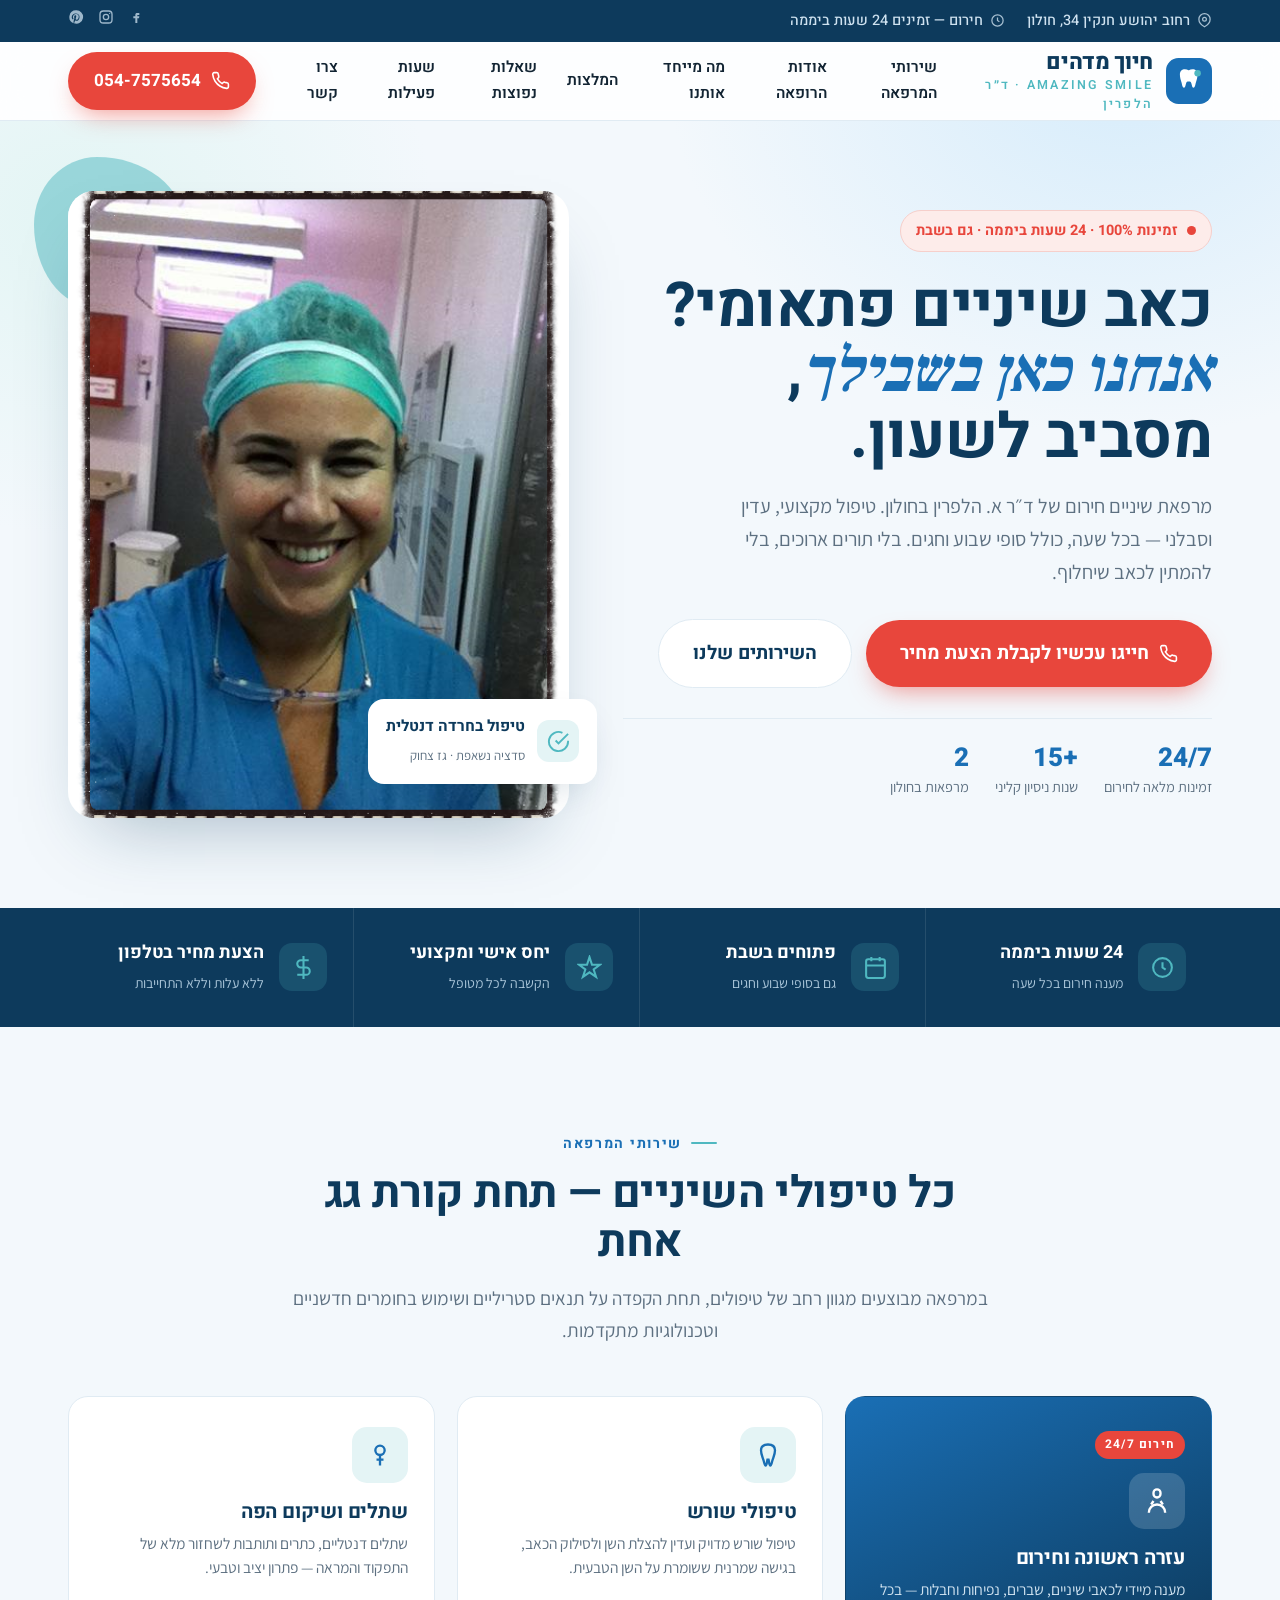
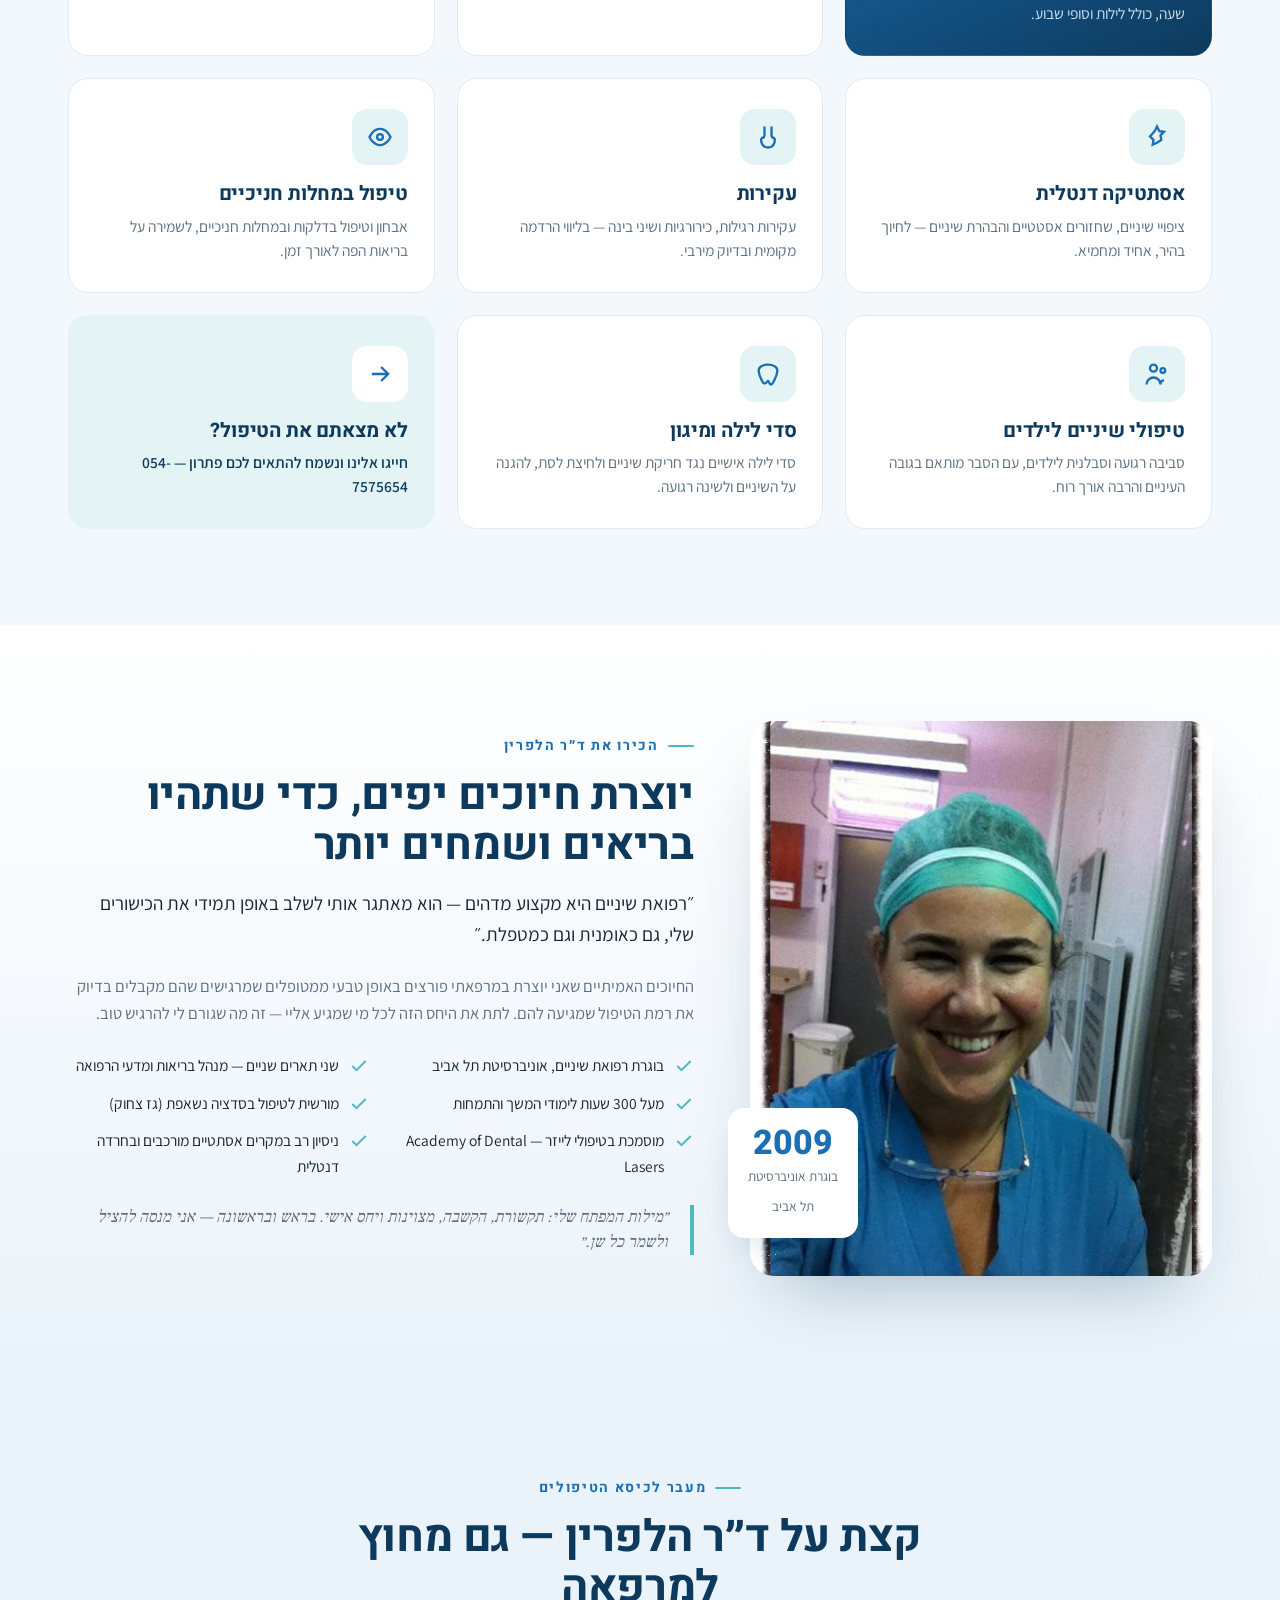
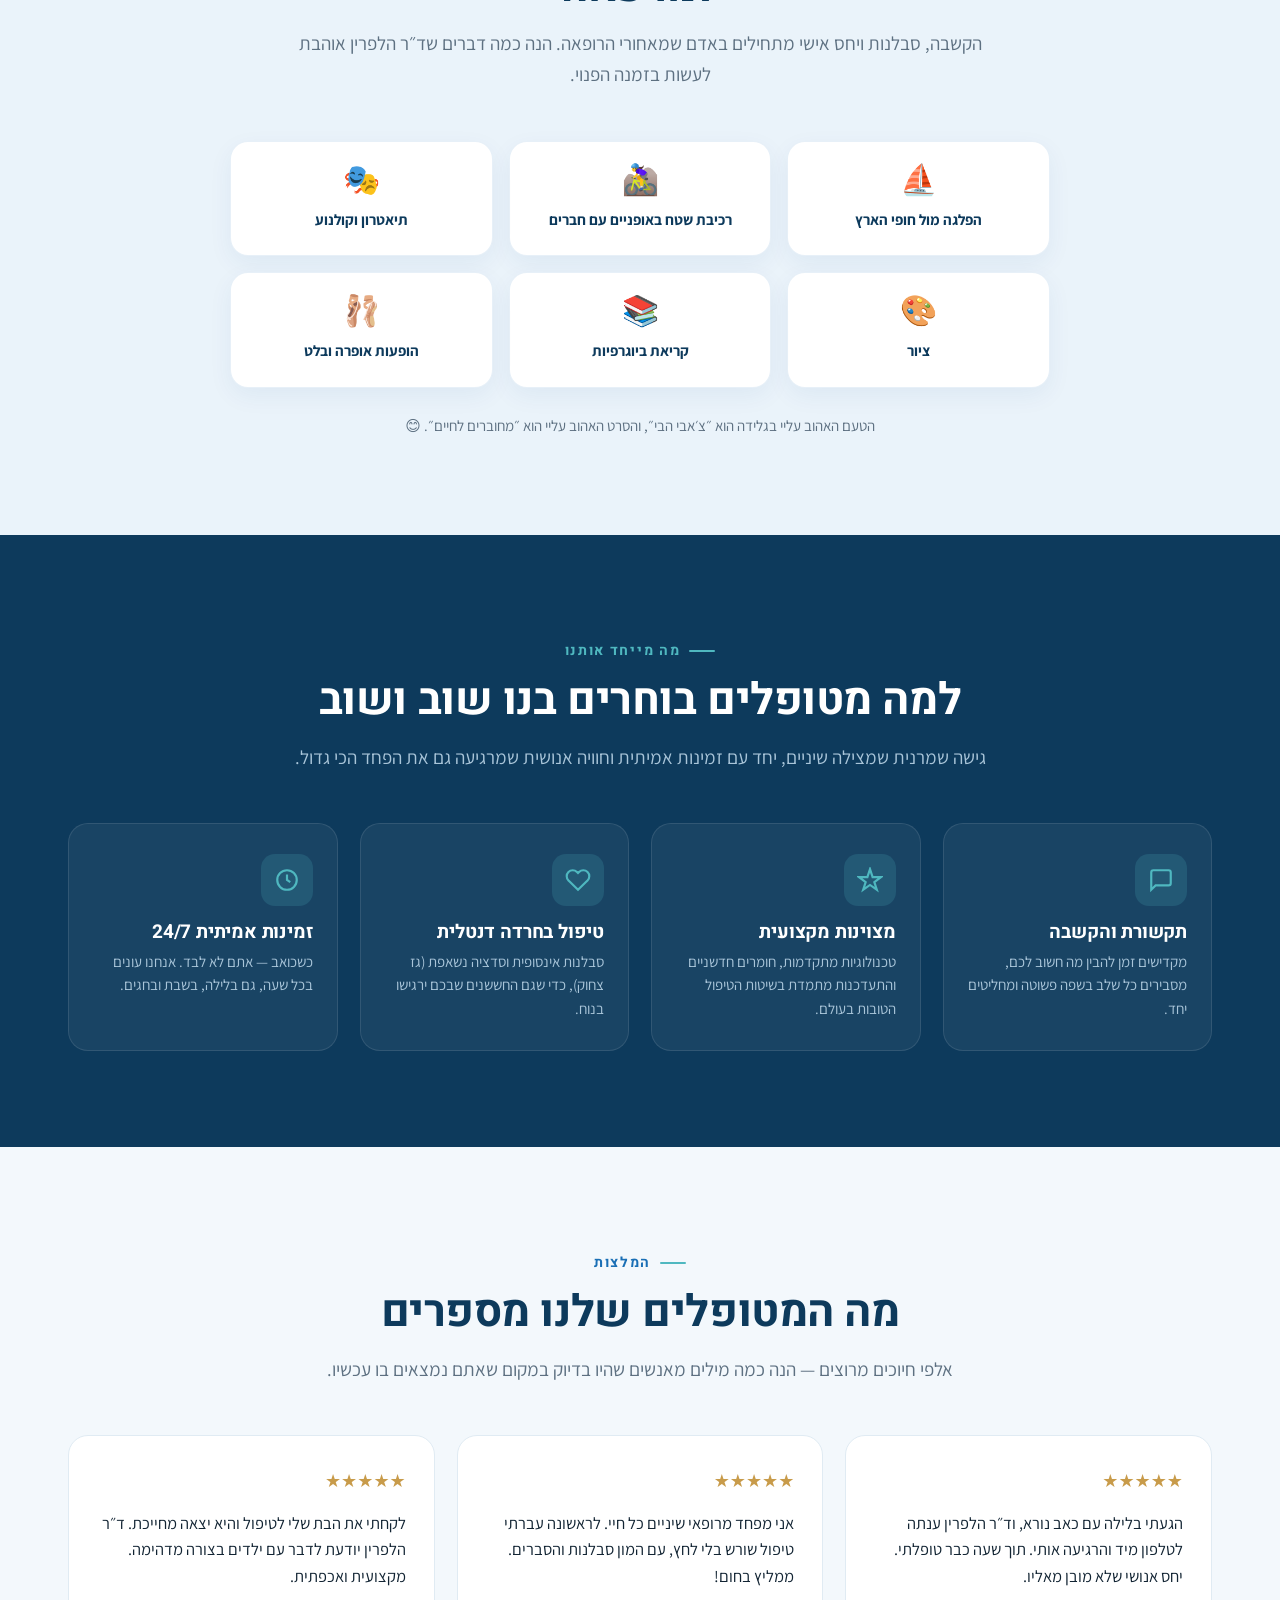
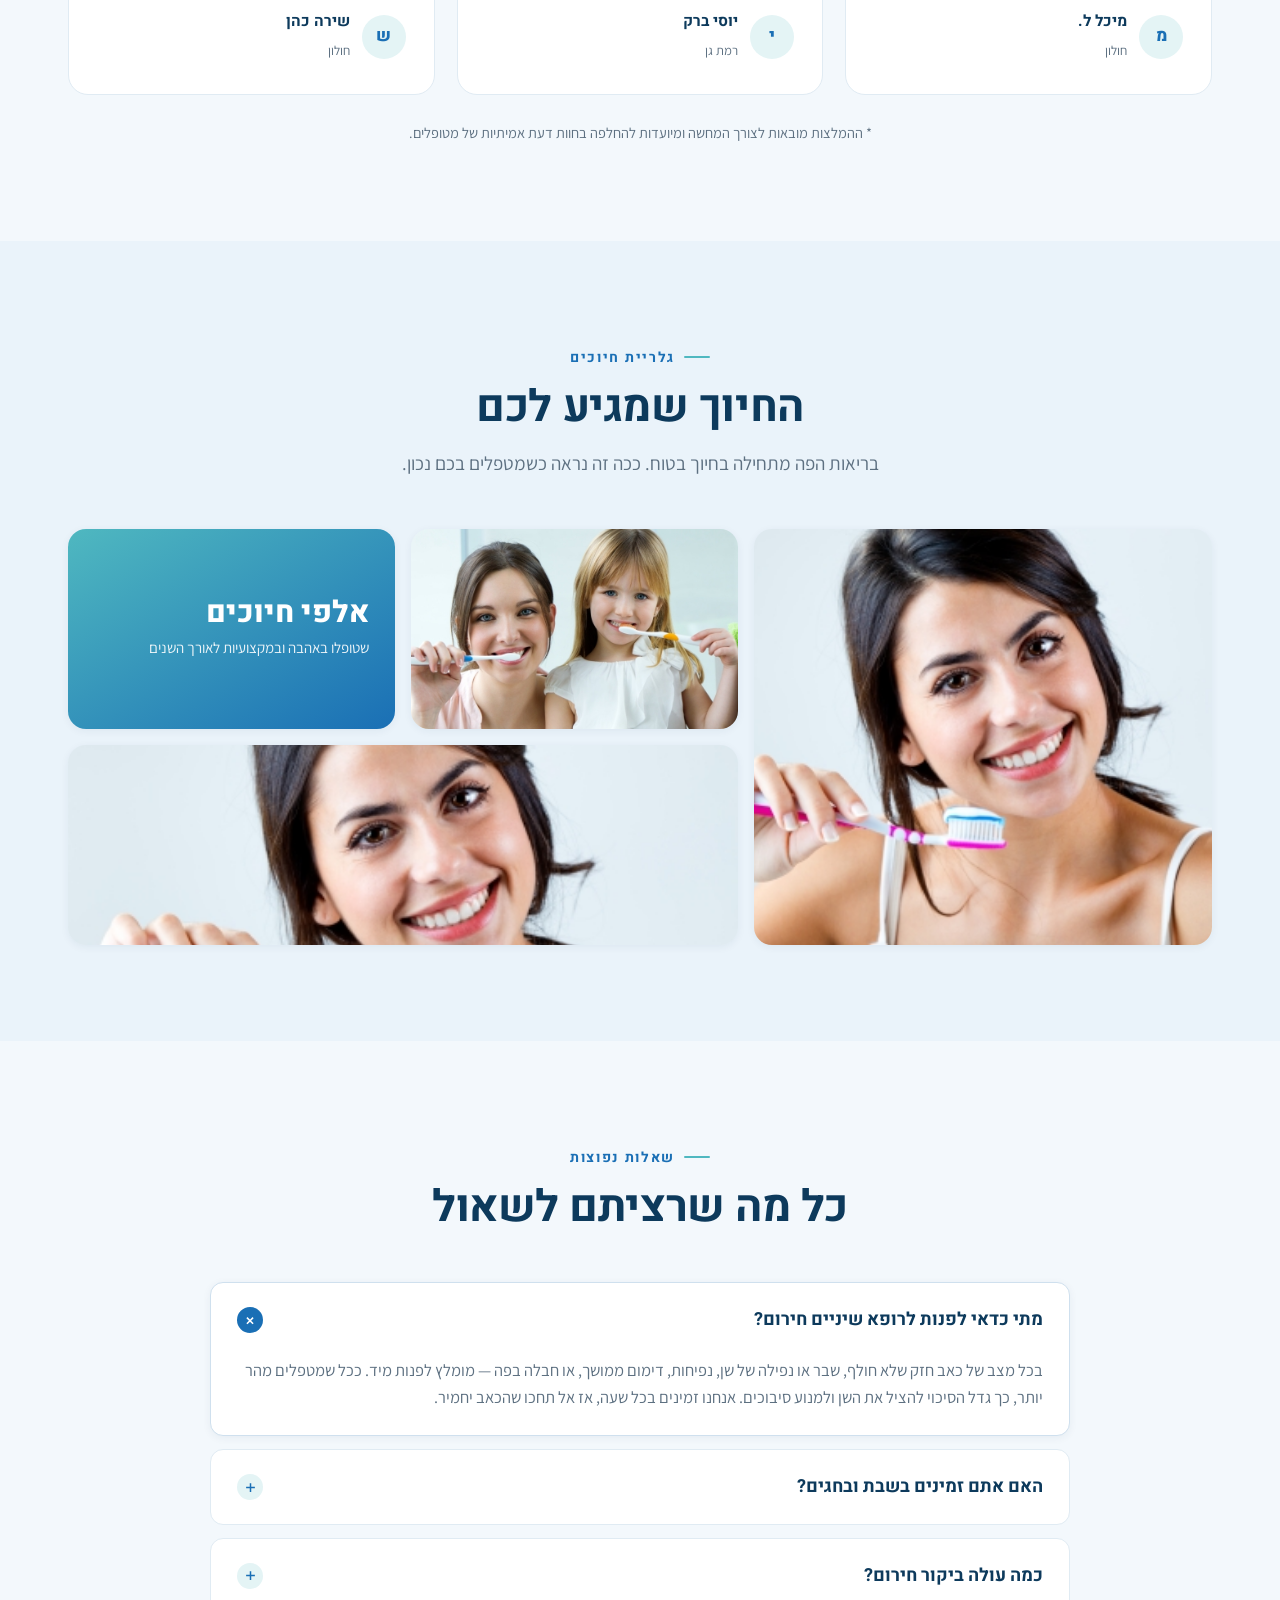
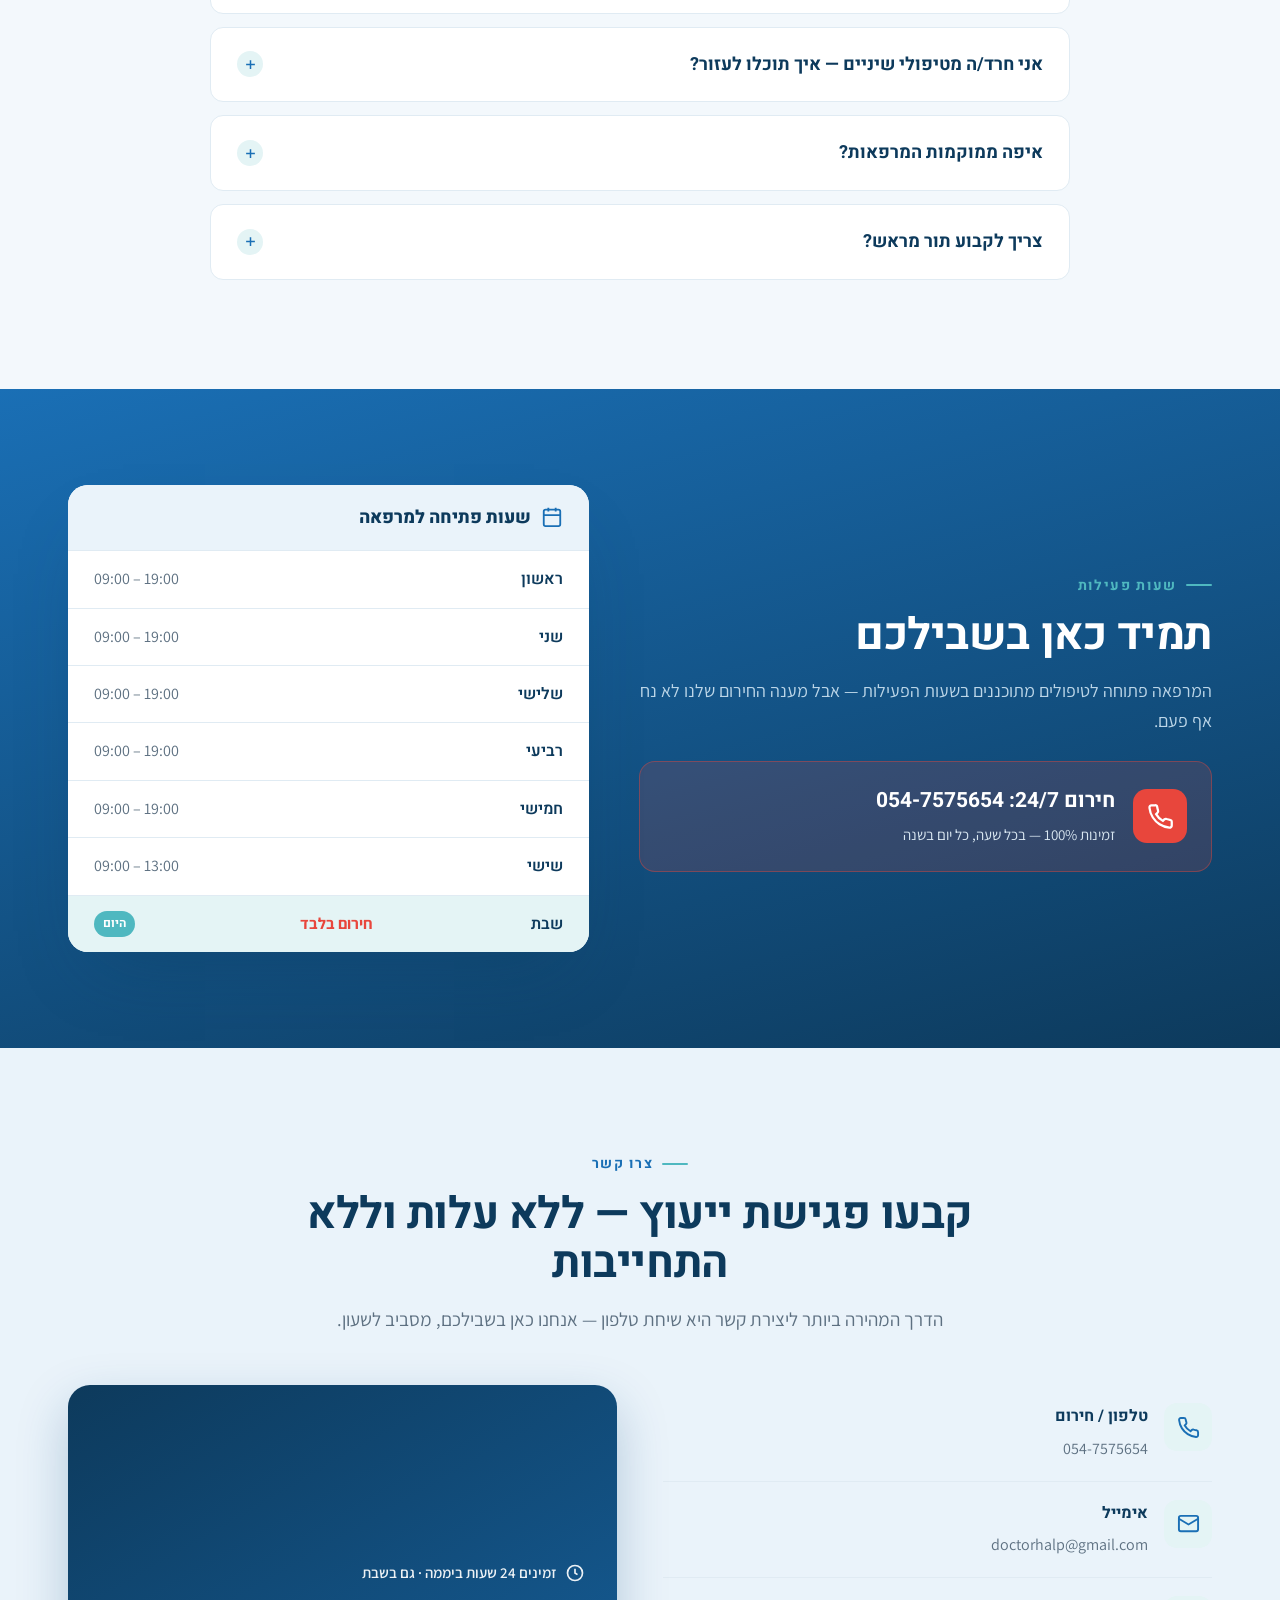
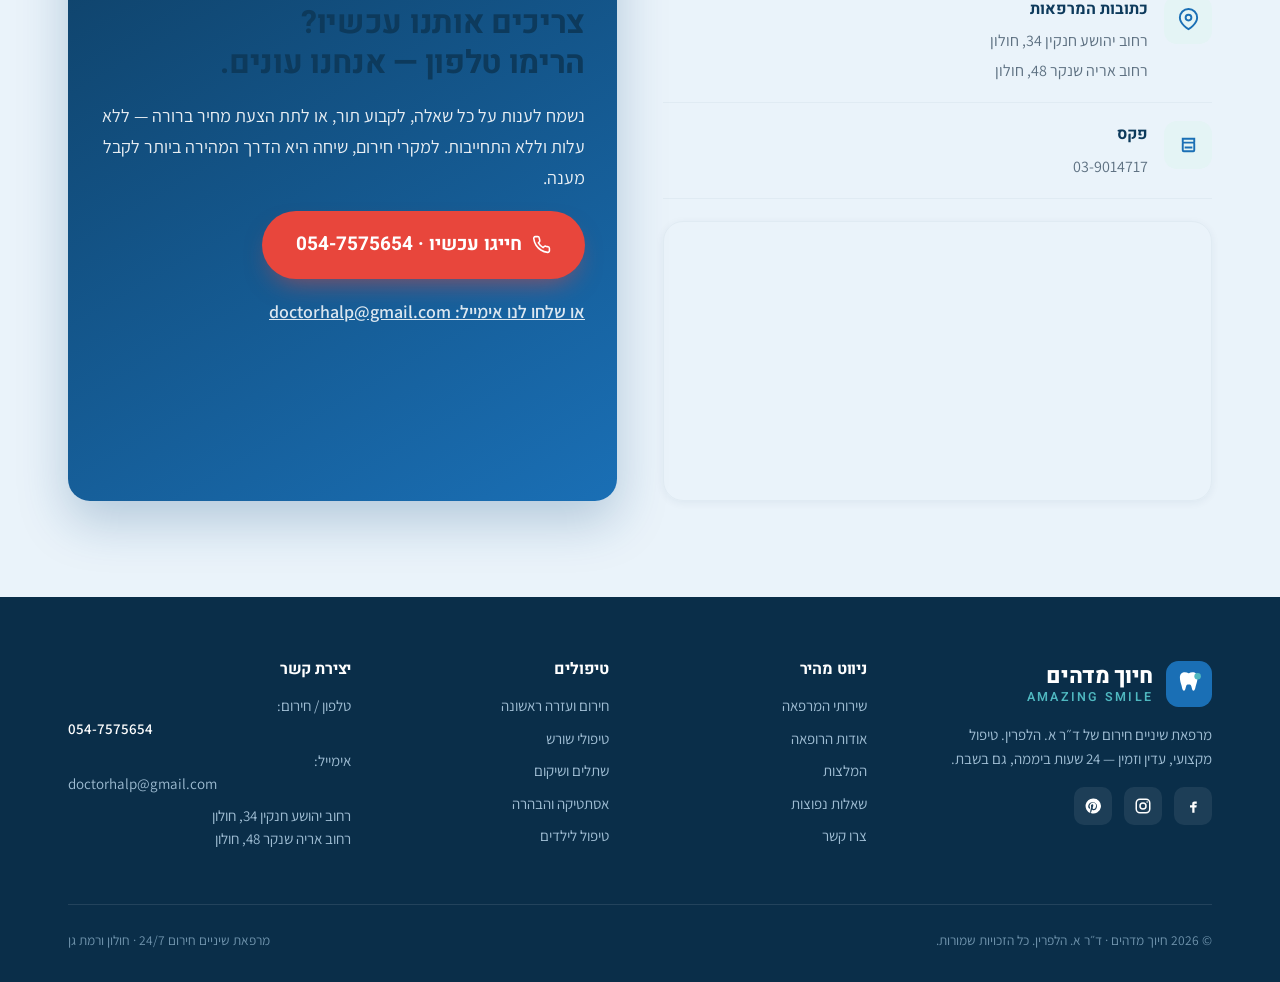
==== commit 65a750f0: "Fix hobby grid to balanced 3x2 responsive layout" ====
--- a/index.html
+++ b/index.html
@@ -300,7 +300,7 @@
       <h2>קצת על ד״ר הלפרין — גם מחוץ למרפאה</h2>
       <p>הקשבה, סבלנות ויחס אישי מתחילים באדם שמאחורי הרופאה. הנה כמה דברים שד״ר הלפרין אוהבת לעשות בזמנה הפנוי.</p>
     </div>
-    <div class="hobby-grid reveal" style="display:grid;grid-template-columns:repeat(auto-fit,minmax(150px,1fr));gap:16px;max-width:960px;margin:0 auto 26px">
+    <div class="hobby-grid reveal" style="display:grid;gap:16px;max-width:820px;margin:0 auto 26px">
       <div style="background:#fff;border:1px solid rgba(26,111,181,.10);border-radius:18px;padding:22px 16px;text-align:center;box-shadow:0 8px 24px rgba(15,74,128,.06)"><div style="font-size:30px;line-height:1;margin-bottom:10px">⛵</div><b style="color:var(--blue-deep,#0f4a80);font-size:15px">הפלגה מול חופי הארץ</b></div>
       <div style="background:#fff;border:1px solid rgba(26,111,181,.10);border-radius:18px;padding:22px 16px;text-align:center;box-shadow:0 8px 24px rgba(15,74,128,.06)"><div style="font-size:30px;line-height:1;margin-bottom:10px">🚵‍♀️</div><b style="color:var(--blue-deep,#0f4a80);font-size:15px">רכיבת שטח באופניים עם חברים</b></div>
       <div style="background:#fff;border:1px solid rgba(26,111,181,.10);border-radius:18px;padding:22px 16px;text-align:center;box-shadow:0 8px 24px rgba(15,74,128,.06)"><div style="font-size:30px;line-height:1;margin-bottom:10px">🎭</div><b style="color:var(--blue-deep,#0f4a80);font-size:15px">תיאטרון וקולנוע</b></div>
--- a/styles.css
+++ b/styles.css
@@ -397,3 +397,7 @@
 .js .reveal.in { opacity: 1; transform: none; }
 @media print { .reveal { opacity: 1 !important; transform: none !important; } }
 @media (prefers-reduced-motion: reduce){ .js .reveal { opacity: 1; transform: none; transition: none; } .hero-badge .dot, .fab-call { animation: none; } html { scroll-behavior: auto; } }
+
+/* hobby grid — balanced 3x2 layout */
+.hobby-grid{grid-template-columns:repeat(3,1fr)}
+@media (max-width:600px){.hobby-grid{grid-template-columns:repeat(2,1fr)}}
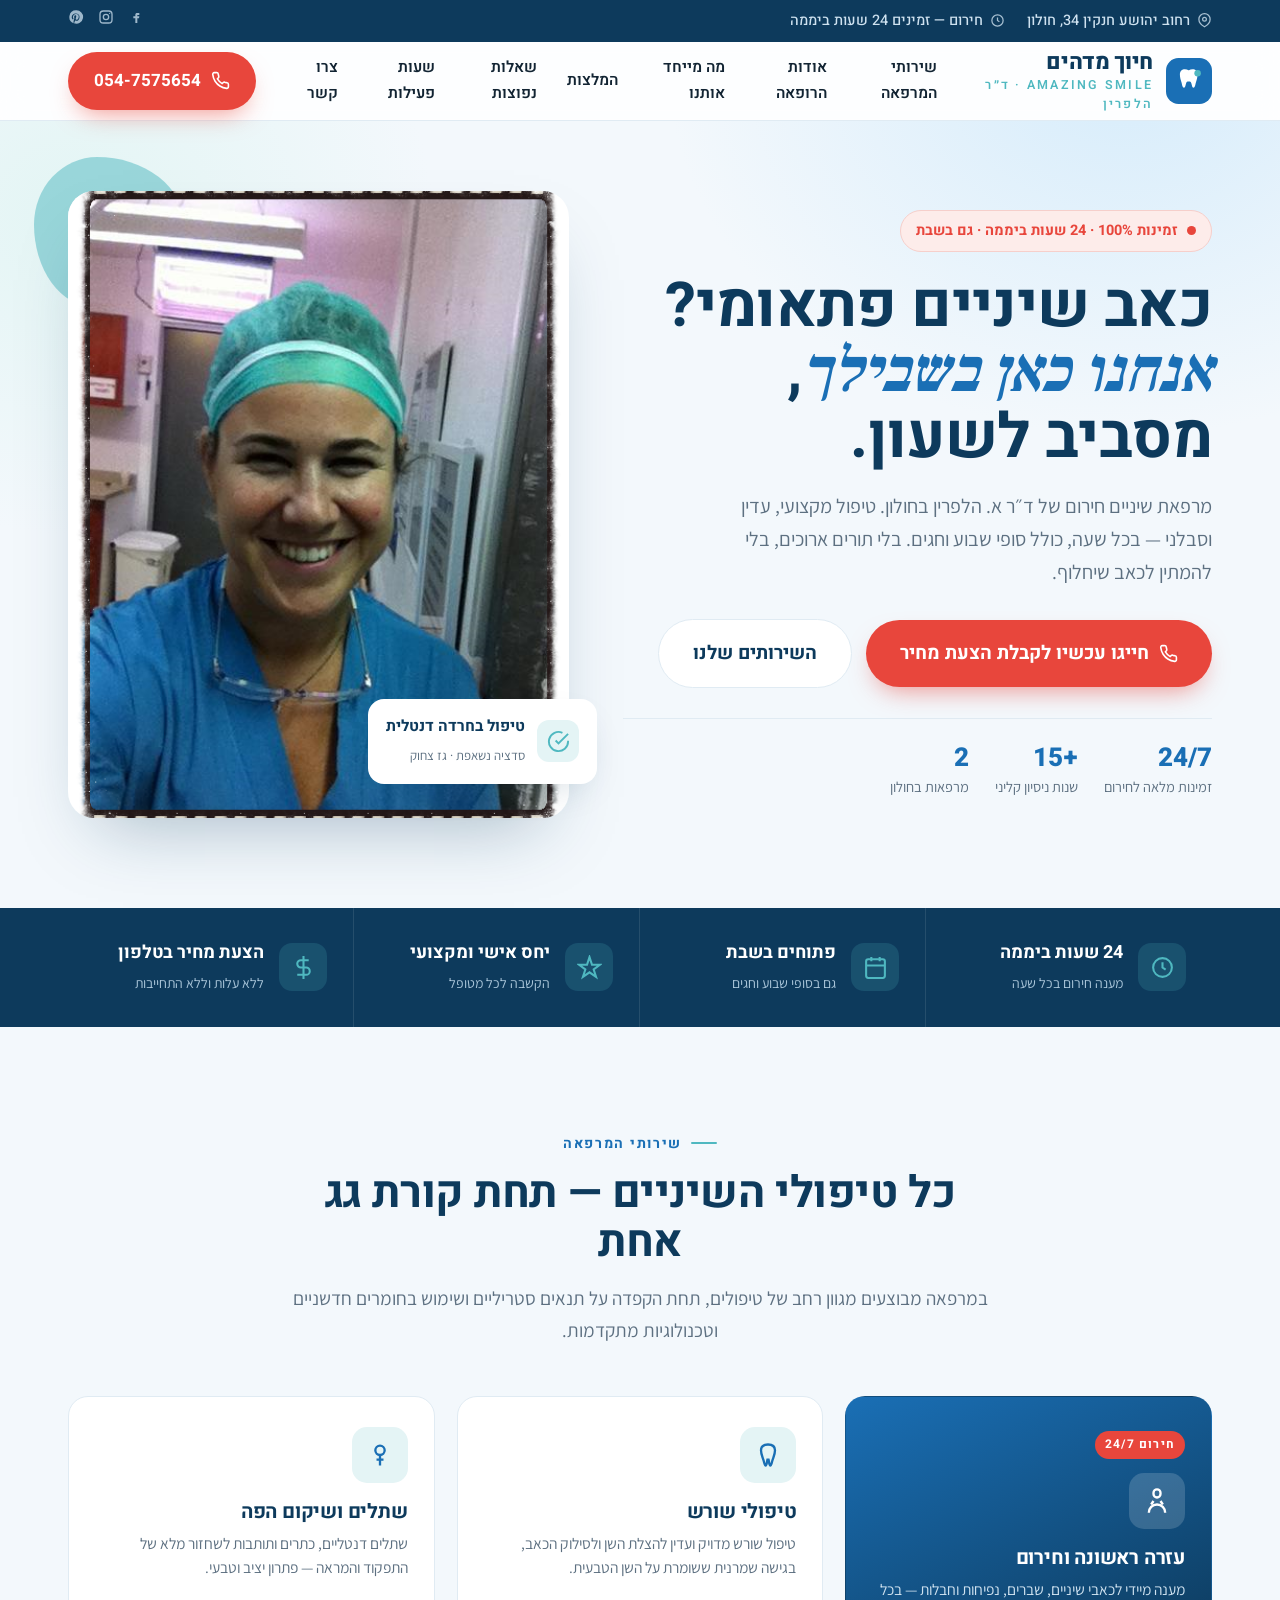
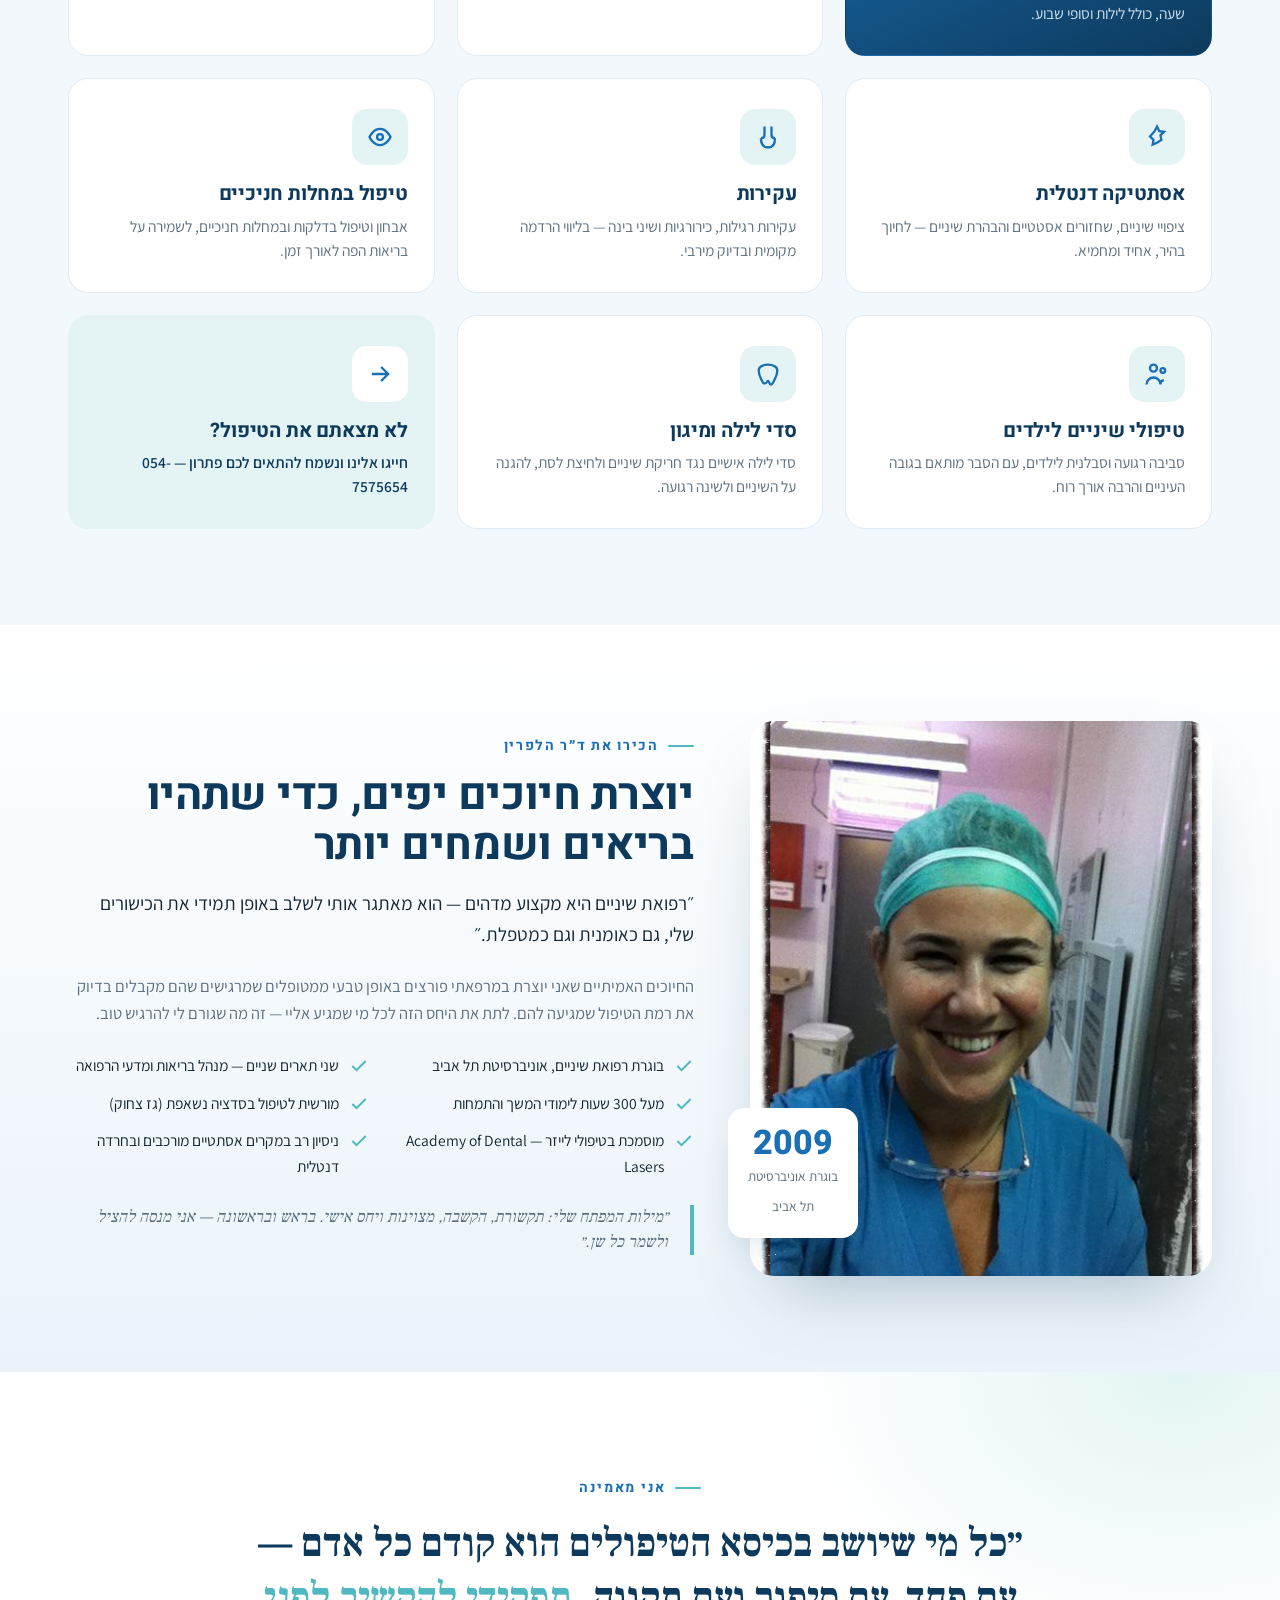
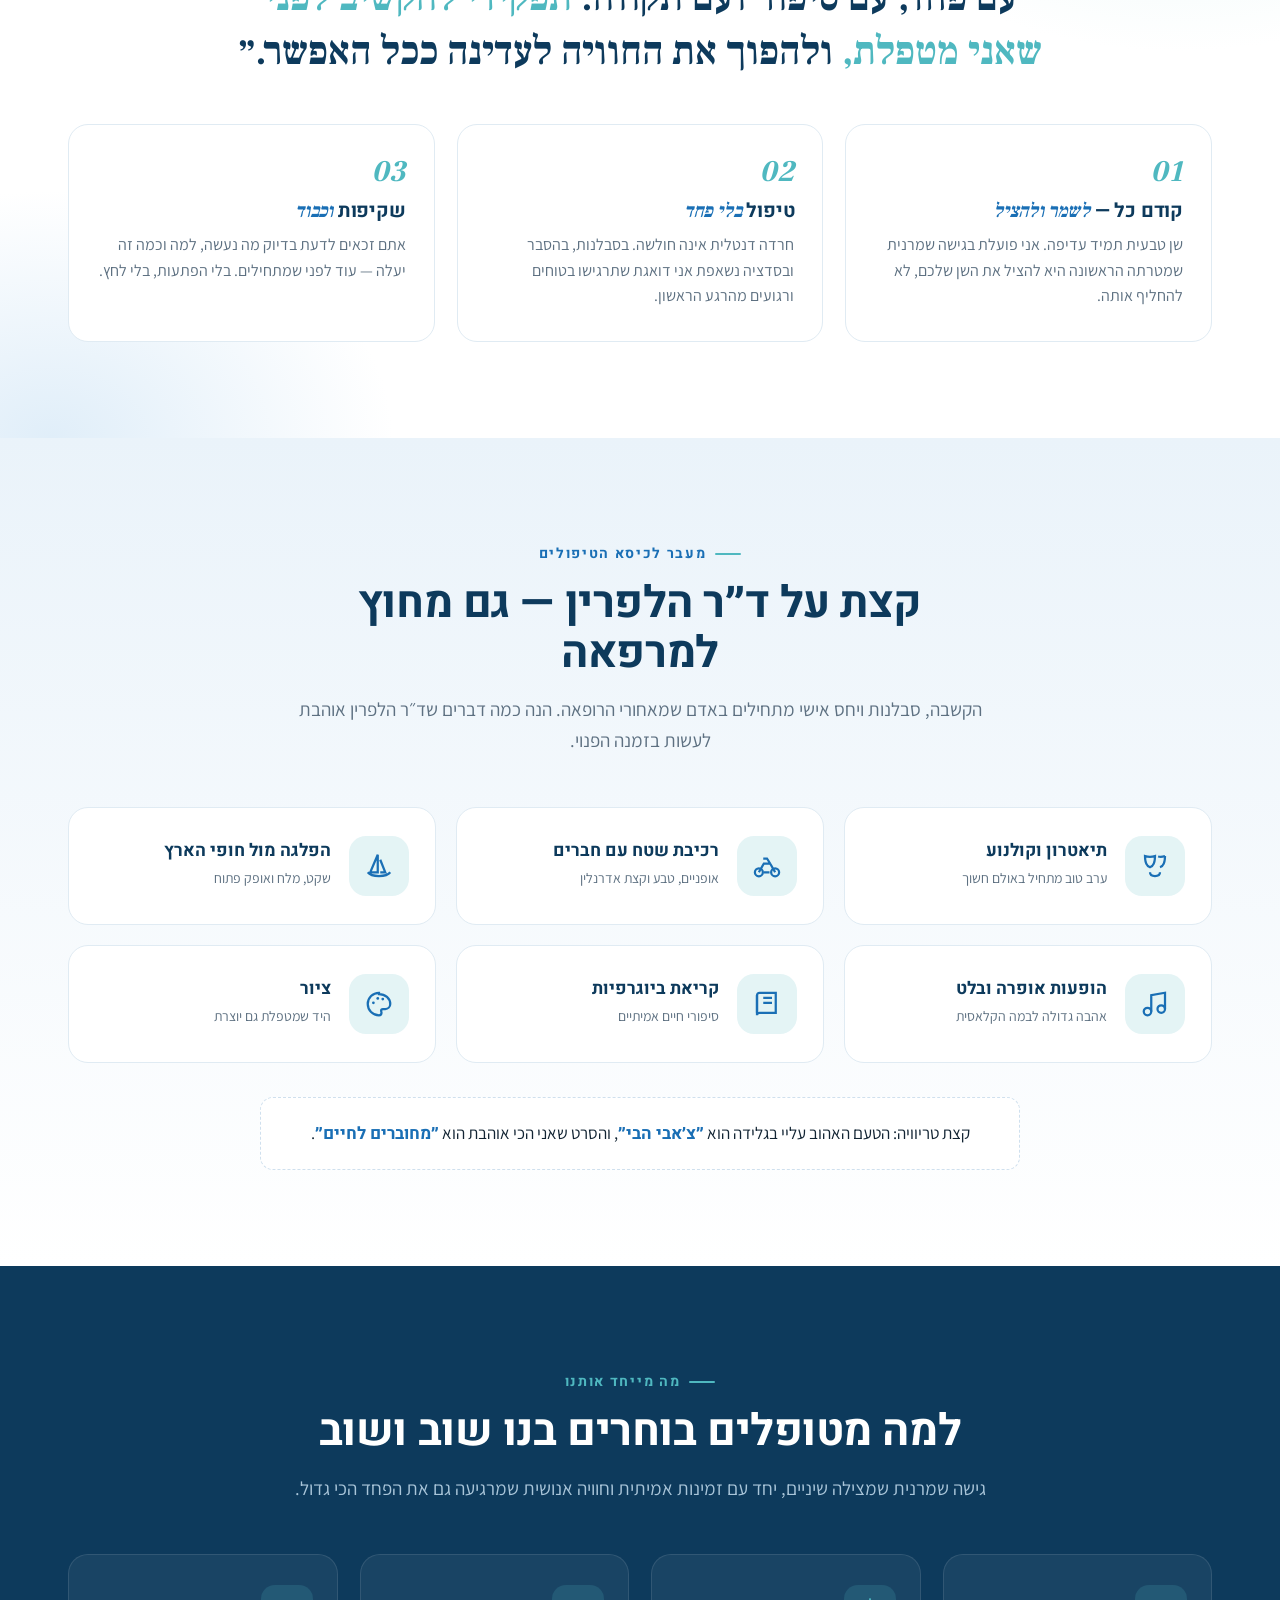
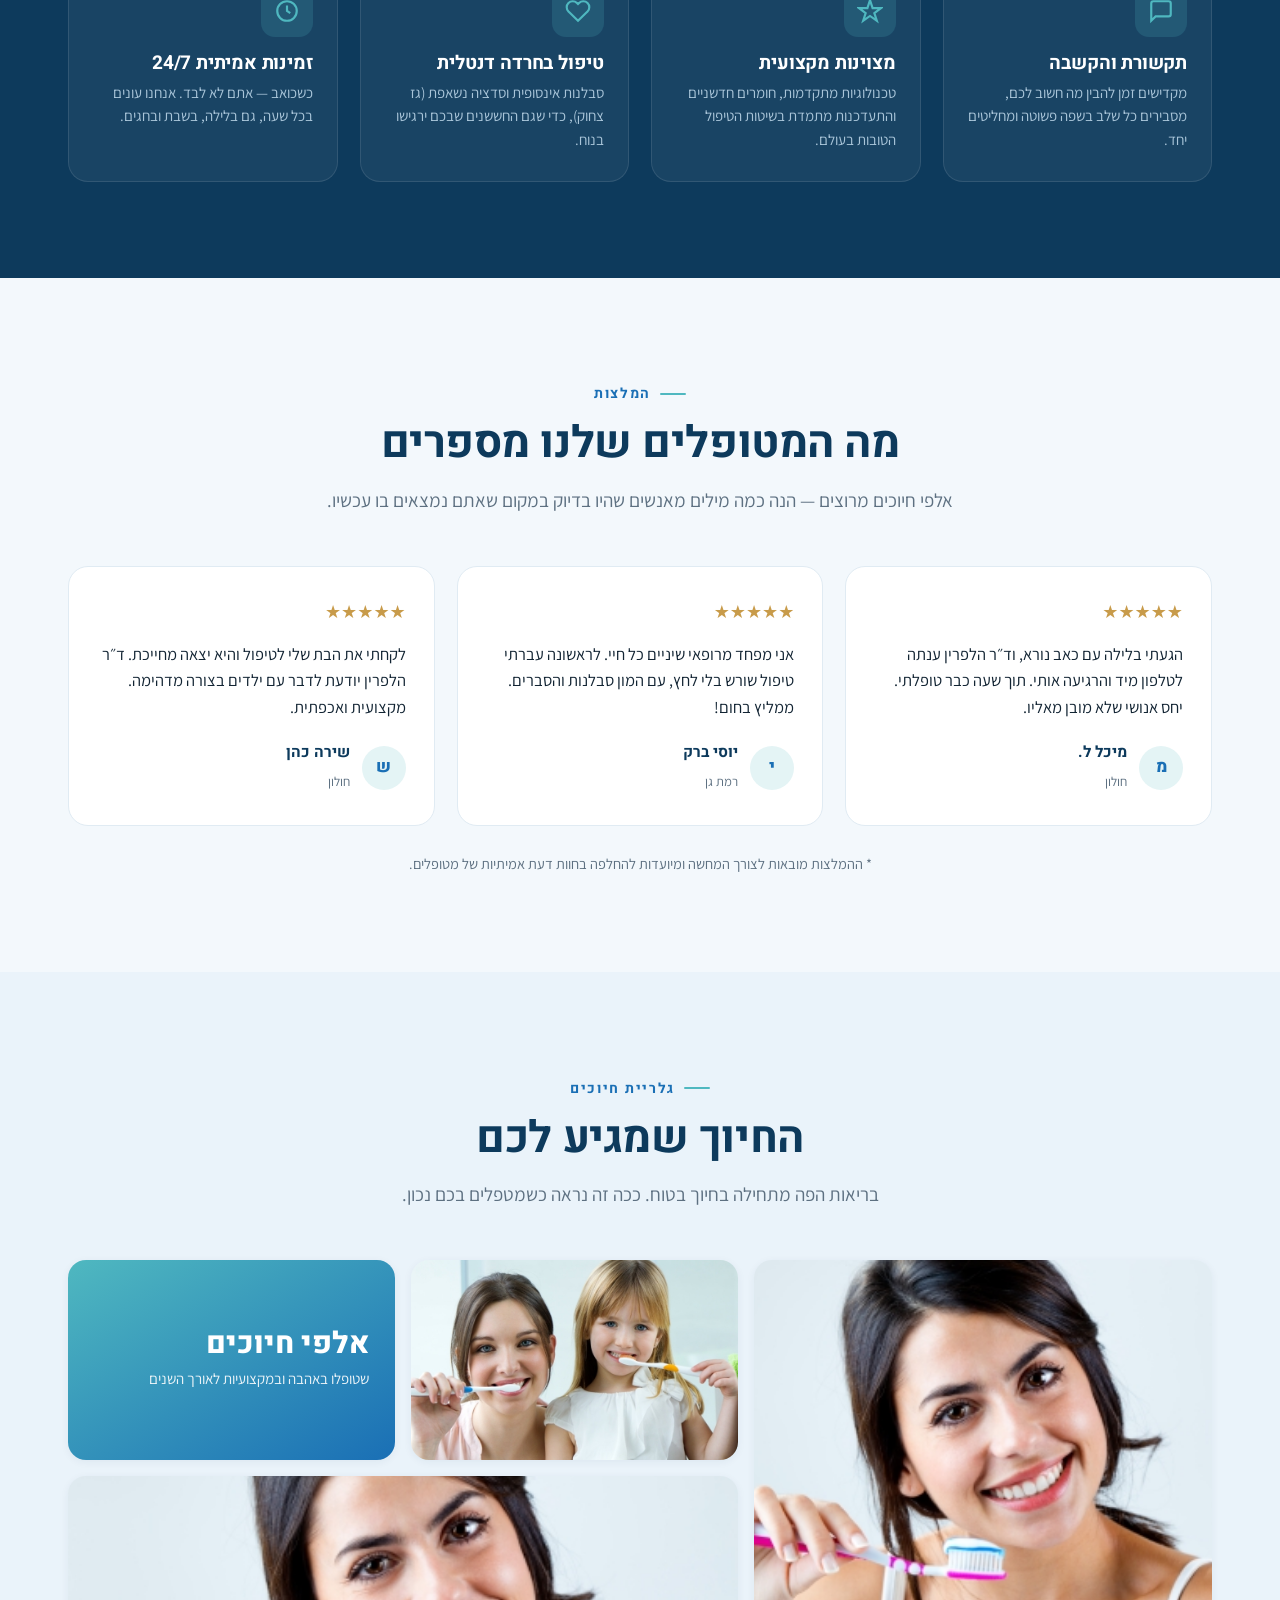
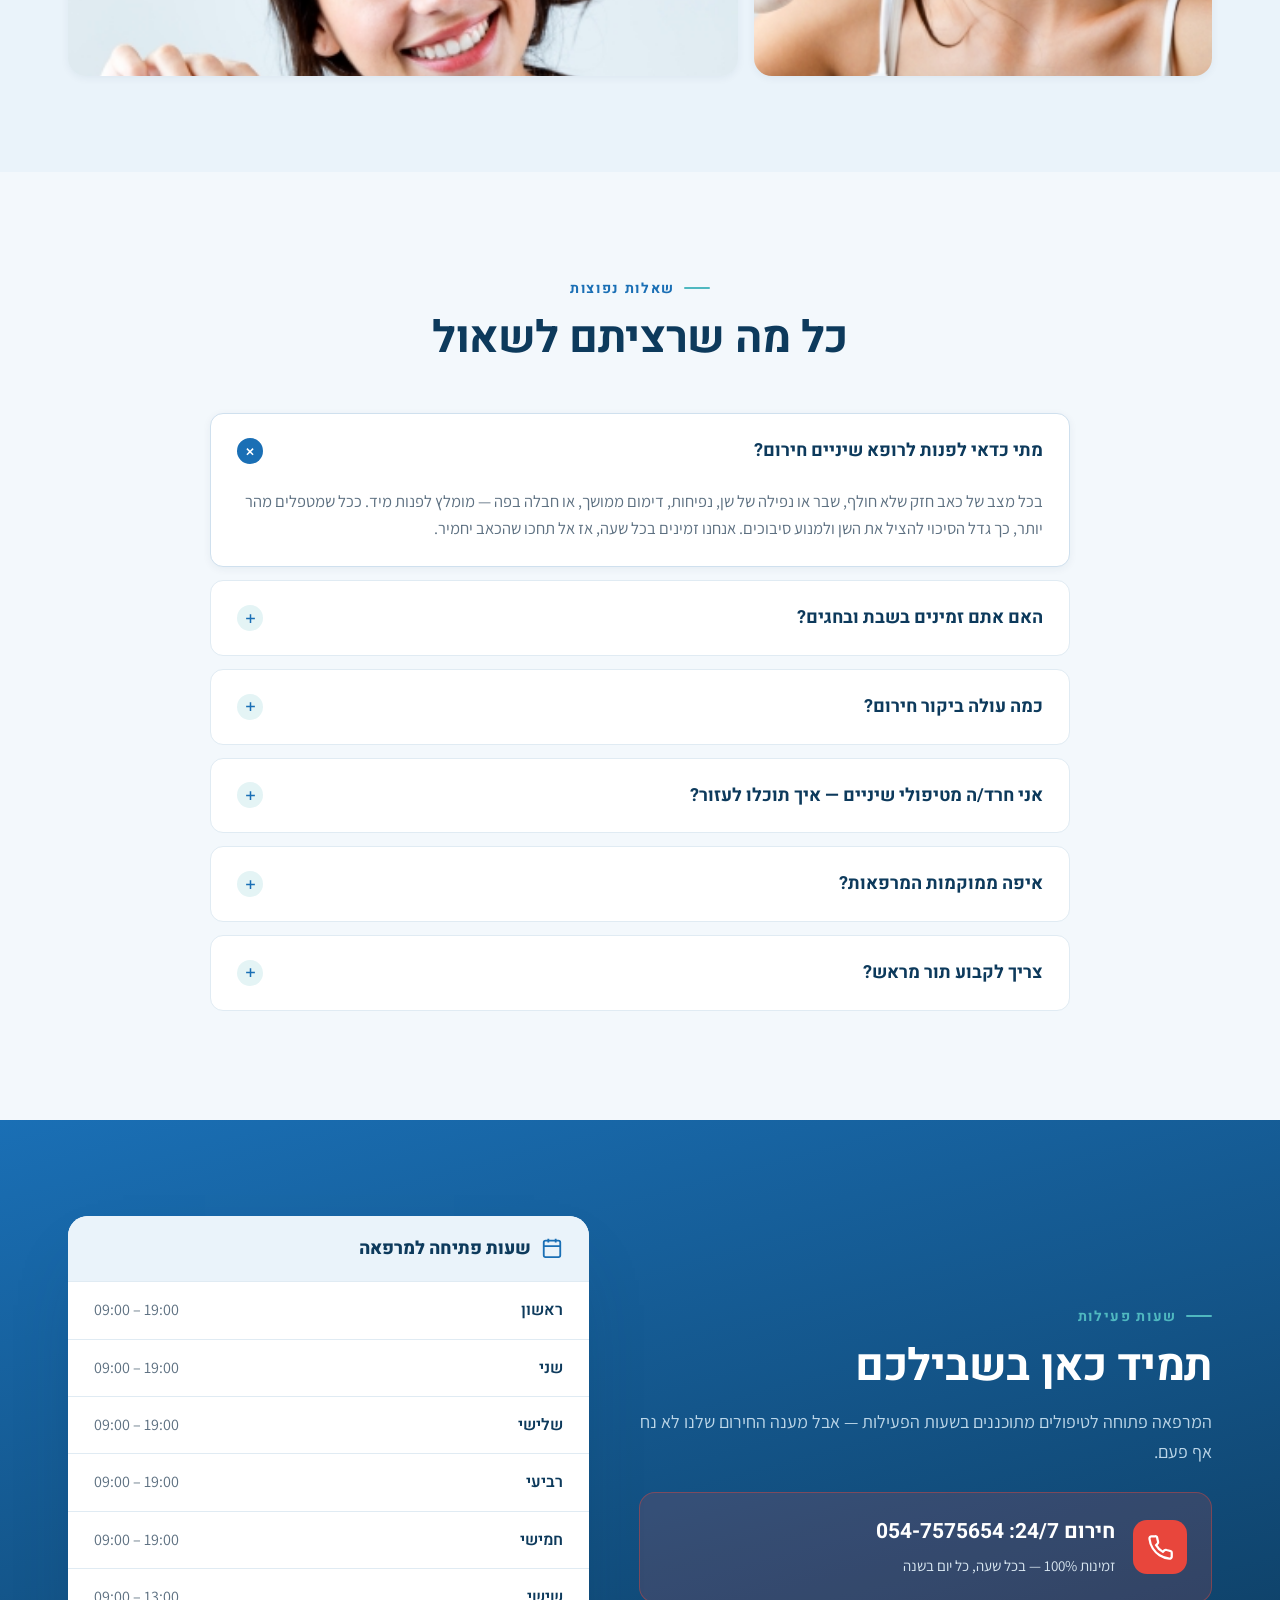
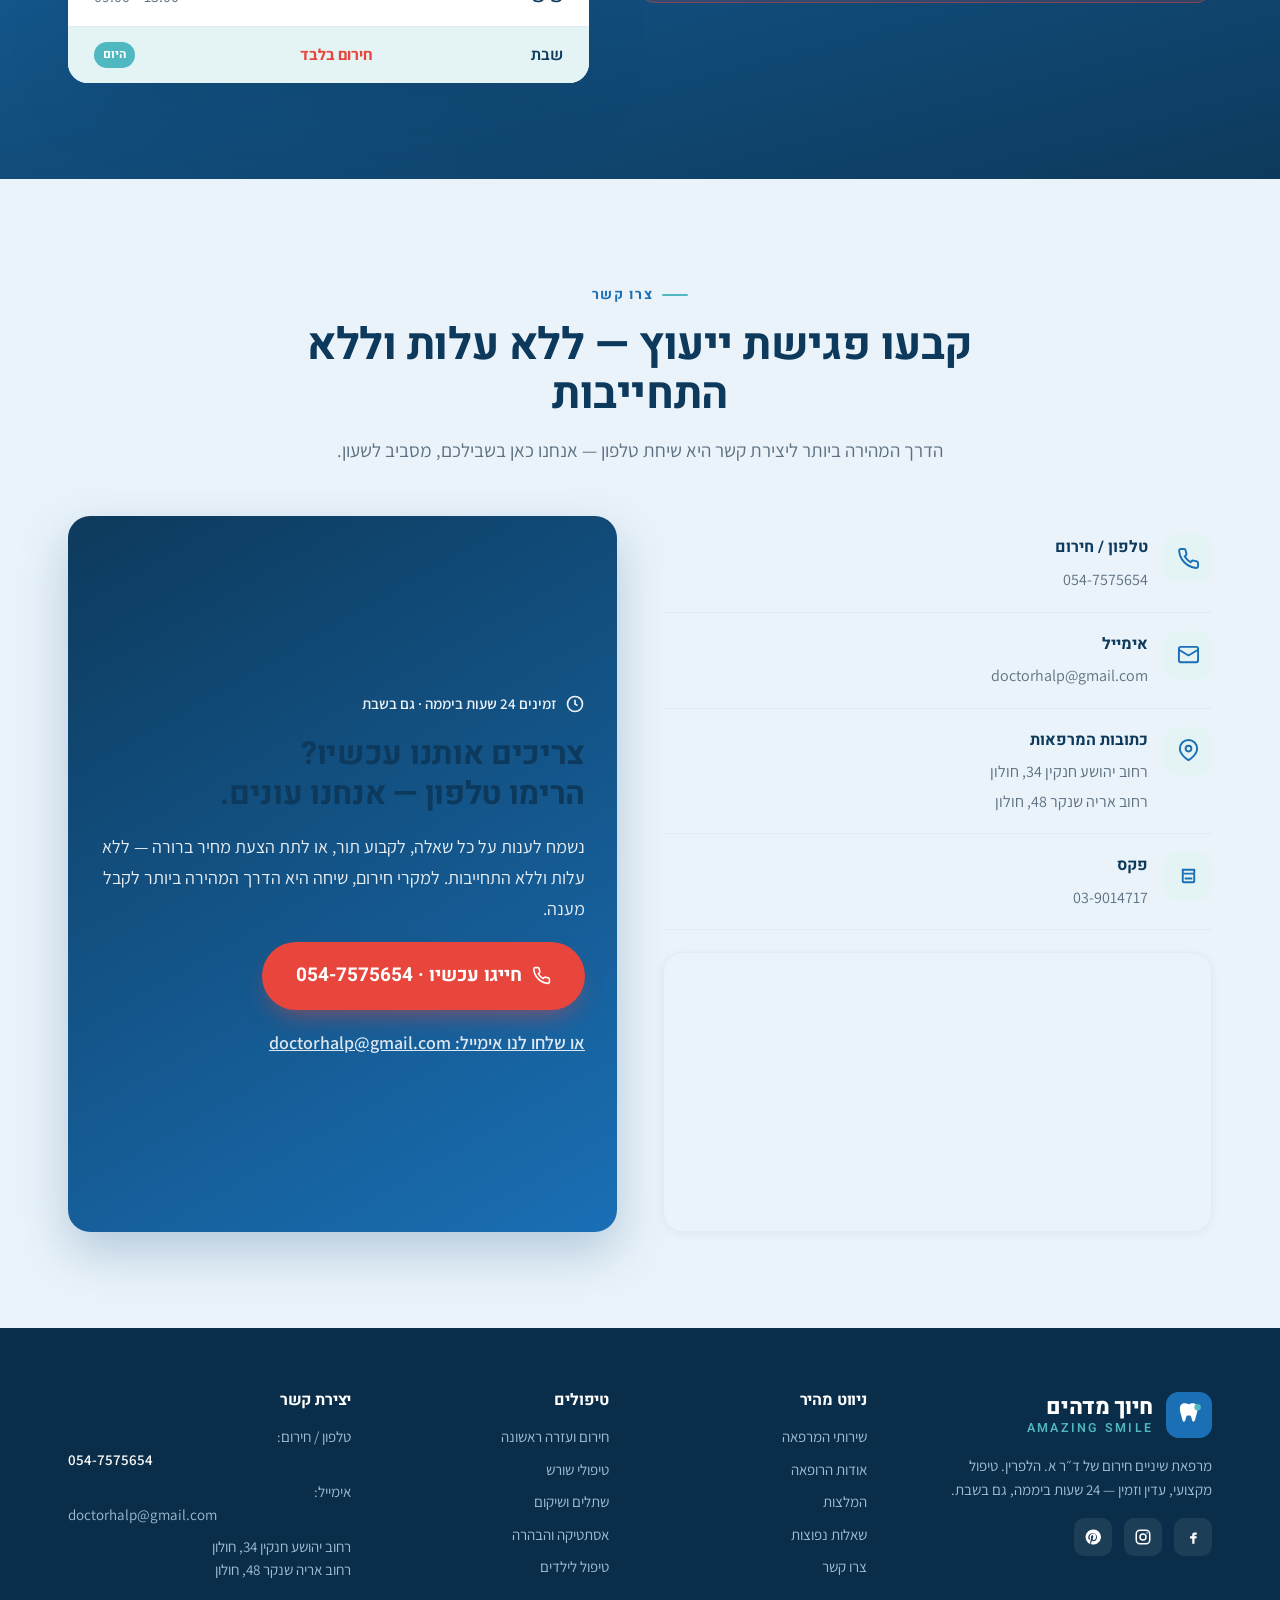
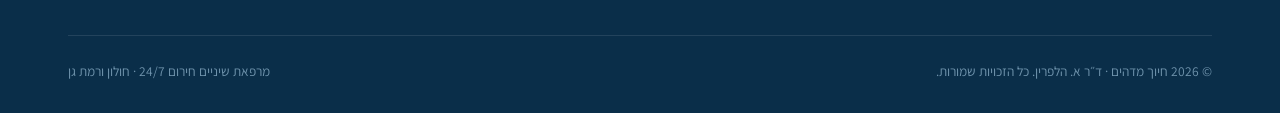
==== commit 3ac2d300: "Apply new design (credo + hobbies sections); restore SEO head + JSON-LD; remove unconnected form for" ====
--- a/index.html
+++ b/index.html
@@ -11,7 +11,7 @@
 <meta name="theme-color" content="#1a6fb5">
 <link rel="canonical" href="https://doctorhalp.com/">
 
-<!-- Geo (Holon) — verify exact coordinates from Google Maps and adjust if needed -->
+<!-- Geo (Holon) -->
 <meta name="geo.region" content="IL-08">
 <meta name="geo.placename" content="חולון">
 <meta name="geo.position" content="32.0146;34.7795">
@@ -292,23 +292,68 @@
   </div>
 </section>
 
-<!-- ============ PERSONAL / BEYOND THE CHAIR ============ -->
-<section class="block" id="personal" style="background:var(--bg-2,#f4f8fb)">
+<!-- ============ CREDO ============ -->
+<section class="block credo" id="credo">
+  <div class="wrap">
+    <div class="credo-head reveal">
+      <span class="eyebrow">אני מאמינה</span>
+      <p class="credo-lead">״כל מי שיושב בכיסא הטיפולים הוא קודם כל אדם — עם פחד, עם סיפור ועם תקווה. <span class="mark">תפקידי להקשיב לפני שאני מטפלת,</span> ולהפוך את החוויה לעדינה ככל האפשר.״</p>
+    </div>
+    <div class="credo-grid">
+      <div class="creed reveal">
+        <div class="num">01</div>
+        <h3>קודם כל — <em>לשמר ולהציל</em></h3>
+        <p>שן טבעית תמיד עדיפה. אני פועלת בגישה שמרנית שמטרתה הראשונה היא להציל את השן שלכם, לא להחליף אותה.</p>
+      </div>
+      <div class="creed reveal">
+        <div class="num">02</div>
+        <h3>טיפול <em>בלי פחד</em></h3>
+        <p>חרדה דנטלית אינה חולשה. בסבלנות, בהסבר ובסדציה נשאפת אני דואגת שתרגישו בטוחים ורגועים מהרגע הראשון.</p>
+      </div>
+      <div class="creed reveal">
+        <div class="num">03</div>
+        <h3>שקיפות <em>וכבוד</em></h3>
+        <p>אתם זכאים לדעת בדיוק מה נעשה, למה וכמה זה יעלה — עוד לפני שמתחילים. בלי הפתעות, בלי לחץ.</p>
+      </div>
+    </div>
+  </div>
+</section>
+
+<!-- ============ HOBBIES / OUTSIDE THE CLINIC ============ -->
+<section class="block hobbies" id="hobbies">
   <div class="wrap">
     <div class="sec-head center reveal">
       <span class="eyebrow">מעבר לכיסא הטיפולים</span>
       <h2>קצת על ד״ר הלפרין — גם מחוץ למרפאה</h2>
       <p>הקשבה, סבלנות ויחס אישי מתחילים באדם שמאחורי הרופאה. הנה כמה דברים שד״ר הלפרין אוהבת לעשות בזמנה הפנוי.</p>
     </div>
-    <div class="hobby-grid reveal" style="display:grid;gap:16px;max-width:820px;margin:0 auto 26px">
-      <div style="background:#fff;border:1px solid rgba(26,111,181,.10);border-radius:18px;padding:22px 16px;text-align:center;box-shadow:0 8px 24px rgba(15,74,128,.06)"><div style="font-size:30px;line-height:1;margin-bottom:10px">⛵</div><b style="color:var(--blue-deep,#0f4a80);font-size:15px">הפלגה מול חופי הארץ</b></div>
-      <div style="background:#fff;border:1px solid rgba(26,111,181,.10);border-radius:18px;padding:22px 16px;text-align:center;box-shadow:0 8px 24px rgba(15,74,128,.06)"><div style="font-size:30px;line-height:1;margin-bottom:10px">🚵‍♀️</div><b style="color:var(--blue-deep,#0f4a80);font-size:15px">רכיבת שטח באופניים עם חברים</b></div>
-      <div style="background:#fff;border:1px solid rgba(26,111,181,.10);border-radius:18px;padding:22px 16px;text-align:center;box-shadow:0 8px 24px rgba(15,74,128,.06)"><div style="font-size:30px;line-height:1;margin-bottom:10px">🎭</div><b style="color:var(--blue-deep,#0f4a80);font-size:15px">תיאטרון וקולנוע</b></div>
-      <div style="background:#fff;border:1px solid rgba(26,111,181,.10);border-radius:18px;padding:22px 16px;text-align:center;box-shadow:0 8px 24px rgba(15,74,128,.06)"><div style="font-size:30px;line-height:1;margin-bottom:10px">🎨</div><b style="color:var(--blue-deep,#0f4a80);font-size:15px">ציור</b></div>
-      <div style="background:#fff;border:1px solid rgba(26,111,181,.10);border-radius:18px;padding:22px 16px;text-align:center;box-shadow:0 8px 24px rgba(15,74,128,.06)"><div style="font-size:30px;line-height:1;margin-bottom:10px">📚</div><b style="color:var(--blue-deep,#0f4a80);font-size:15px">קריאת ביוגרפיות</b></div>
-      <div style="background:#fff;border:1px solid rgba(26,111,181,.10);border-radius:18px;padding:22px 16px;text-align:center;box-shadow:0 8px 24px rgba(15,74,128,.06)"><div style="font-size:30px;line-height:1;margin-bottom:10px">🩰</div><b style="color:var(--blue-deep,#0f4a80);font-size:15px">הופעות אופרה ובלט</b></div>
-    </div>
-    <p class="reveal" style="text-align:center;color:var(--muted,#5a6b7b);font-size:15px;max-width:640px;margin:0 auto">הטעם האהוב עליי בגלידה הוא ״צ׳אבי הבי״, והסרט האהוב עליי הוא ״מחוברים לחיים״. 😊</p>
+    <div class="hob-grid">
+      <div class="hob reveal">
+        <span class="ic"><svg viewBox="0 0 24 24" fill="none" stroke="currentColor" stroke-width="1.8"><path d="M4 4c3 1 5 1 8 0 0 5-1 8-4 9-3-1-4-4-4-9z"/><path d="M20 4c-2 .7-3.6.9-5.5.4M20 4c0 5-1 8-4 9"/><path d="M8 17c0 2 1.6 3 4 3s4-1 4-3"/></svg></span>
+        <div><b>תיאטרון וקולנוע</b><span>ערב טוב מתחיל באולם חשוך</span></div>
+      </div>
+      <div class="hob reveal">
+        <span class="ic"><svg viewBox="0 0 24 24" fill="none" stroke="currentColor" stroke-width="1.8"><circle cx="5.5" cy="17" r="3.2"/><circle cx="18.5" cy="17" r="3.2"/><path d="M5.5 17l4-7h5l4 7M9 6h3l2.5 4M9.5 17h4.5"/></svg></span>
+        <div><b>רכיבת שטח עם חברים</b><span>אופניים, טבע וקצת אדרנלין</span></div>
+      </div>
+      <div class="hob reveal">
+        <span class="ic"><svg viewBox="0 0 24 24" fill="none" stroke="currentColor" stroke-width="1.8"><path d="M11 3l-6 14h6zM13 7l4 10h-4M3 17c1.5 2 4 3 9 3s7.5-1 9-3"/></svg></span>
+        <div><b>הפלגה מול חופי הארץ</b><span>שקט, מלח ואופק פתוח</span></div>
+      </div>
+      <div class="hob reveal">
+        <span class="ic"><svg viewBox="0 0 24 24" fill="none" stroke="currentColor" stroke-width="1.8"><path d="M9 18V5l11-2v13"/><circle cx="6" cy="18" r="3"/><circle cx="17" cy="16" r="3"/></svg></span>
+        <div><b>הופעות אופרה ובלט</b><span>אהבה גדולה לבמה הקלאסית</span></div>
+      </div>
+      <div class="hob reveal">
+        <span class="ic"><svg viewBox="0 0 24 24" fill="none" stroke="currentColor" stroke-width="1.8"><path d="M4 5a2 2 0 012-2h13v16H6a2 2 0 00-2 2z"/><path d="M4 5v14M9 7h7M9 11h7"/></svg></span>
+        <div><b>קריאת ביוגרפיות</b><span>סיפורי חיים אמיתיים</span></div>
+      </div>
+      <div class="hob reveal">
+        <span class="ic"><svg viewBox="0 0 24 24" fill="none" stroke="currentColor" stroke-width="1.8"><path d="M12 3a9 9 0 100 18c1.4 0 2-1 2-2 0-.6-.3-1-.3-1.6 0-.8.6-1.4 1.4-1.4H17a4 4 0 004-4c0-4.4-4-8-9-8z"/><circle cx="7.5" cy="11" r="1.1" fill="currentColor" stroke="none"/><circle cx="11" cy="7.5" r="1.1" fill="currentColor" stroke="none"/><circle cx="15" cy="8" r="1.1" fill="currentColor" stroke="none"/></svg></span>
+        <div><b>ציור</b><span>היד שמטפלת גם יוצרת</span></div>
+      </div>
+    </div>
+    <p class="hob-note reveal">קצת טריוויה: הטעם האהוב עליי בגלידה הוא <b>״צ׳אבי הבי״</b>, והסרט שאני הכי אוהבת הוא <b>״מחוברים לחיים״</b>.</p>
   </div>
 </section>
 
--- a/styles.css
+++ b/styles.css
@@ -255,6 +255,63 @@
   border-inline-start: 4px solid var(--teal); padding-inline-start: 22px; margin: 8px 0 8px; line-height: 1.5;
 }
 @media (max-width: 900px){ .about-grid { grid-template-columns: 1fr; gap: 60px; } .about-media { max-width: 380px; } .about .creds { grid-template-columns: 1fr; } }
+
+/* ===================== CREDO (אני מאמינה) ===================== */
+.credo { position: relative; overflow: hidden; background: #fff; }
+.credo::before {
+  content: ""; position: absolute; inset: 0; z-index: 0;
+  background:
+    radial-gradient(50% 70% at 92% 0%, #e3f5f4 0%, rgba(227,245,244,0) 60%),
+    radial-gradient(46% 64% at 4% 100%, #e0eef9 0%, rgba(224,238,249,0) 58%);
+}
+.credo .wrap { position: relative; z-index: 1; }
+.credo-head { max-width: 900px; margin: 0 auto 46px; text-align: center; }
+.credo-head .eyebrow { justify-content: center; }
+.credo-lead {
+  font-family: var(--display); font-size: clamp(26px, 3.4vw, 40px); font-weight: 700;
+  line-height: 1.34; color: var(--blue-deep); margin-top: 18px; text-wrap: balance;
+}
+.credo-lead .mark { color: var(--teal); }
+.credo-grid { display: grid; grid-template-columns: repeat(3,1fr); gap: 22px; }
+.creed {
+  background: #fff; border: 1px solid var(--line); border-radius: var(--radius);
+  padding: 32px 28px; position: relative; transition: transform .2s, box-shadow .2s;
+}
+.creed:hover { transform: translateY(-5px); box-shadow: var(--sh-md); }
+.creed .num {
+  font-family: var(--display); font-style: italic; font-weight: 700; font-size: 30px;
+  color: var(--teal); line-height: 1; margin-bottom: 14px;
+}
+.creed h3 { font-size: 19.5px; margin-bottom: 9px; }
+.creed h3 em { font-family: var(--display); font-style: italic; color: var(--blue); font-weight: 700; }
+.creed p { color: var(--muted); font-size: 16px; line-height: 1.6; }
+@media (max-width: 880px){ .credo-grid { grid-template-columns: 1fr; max-width: 540px; margin: 0 auto; } }
+
+/* ===================== HOBBIES (מחוץ למרפאה) ===================== */
+.hobbies { background: linear-gradient(180deg, var(--bg-2) 0%, #fff 100%); }
+.hob-grid { display: grid; grid-template-columns: repeat(3,1fr); gap: 20px; }
+.hob {
+  background: #fff; border: 1px solid var(--line); border-radius: var(--radius);
+  padding: 28px 26px; display: flex; align-items: center; gap: 18px;
+  transition: transform .2s, box-shadow .2s, border-color .2s;
+}
+.hob:hover { transform: translateY(-5px); box-shadow: var(--sh-md); border-color: transparent; }
+.hob .ic {
+  width: 60px; height: 60px; flex: none; border-radius: 17px; background: var(--teal-soft);
+  color: var(--blue); display: grid; place-items: center; transition: background .2s, color .2s;
+}
+.hob:hover .ic { background: var(--blue); color: #fff; }
+.hob .ic svg { width: 30px; height: 30px; }
+.hob b { font-family: var(--head); font-weight: 700; font-size: 17.5px; color: var(--blue-deep); display: block; line-height: 1.25; }
+.hob span { font-size: 14px; color: var(--muted); }
+.hob-note {
+  margin: 34px auto 0; max-width: 760px; text-align: center; background: #fff;
+  border: 1px dashed #cfe0ee; border-radius: var(--radius-sm); padding: 22px 28px;
+  font-size: 17px; color: var(--ink); line-height: 1.6;
+}
+.hob-note b { font-family: var(--head); color: var(--blue); font-weight: 700; }
+@media (max-width: 880px){ .hob-grid { grid-template-columns: 1fr 1fr; } }
+@media (max-width: 560px){ .hob-grid { grid-template-columns: 1fr; } }
 
 /* ===================== VALUES ===================== */
 .values { background: var(--blue-deep); color: #fff; }
@@ -397,7 +454,3 @@
 .js .reveal.in { opacity: 1; transform: none; }
 @media print { .reveal { opacity: 1 !important; transform: none !important; } }
 @media (prefers-reduced-motion: reduce){ .js .reveal { opacity: 1; transform: none; transition: none; } .hero-badge .dot, .fab-call { animation: none; } html { scroll-behavior: auto; } }
-
-/* hobby grid — balanced 3x2 layout */
-.hobby-grid{grid-template-columns:repeat(3,1fr)}
-@media (max-width:600px){.hobby-grid{grid-template-columns:repeat(2,1fr)}}
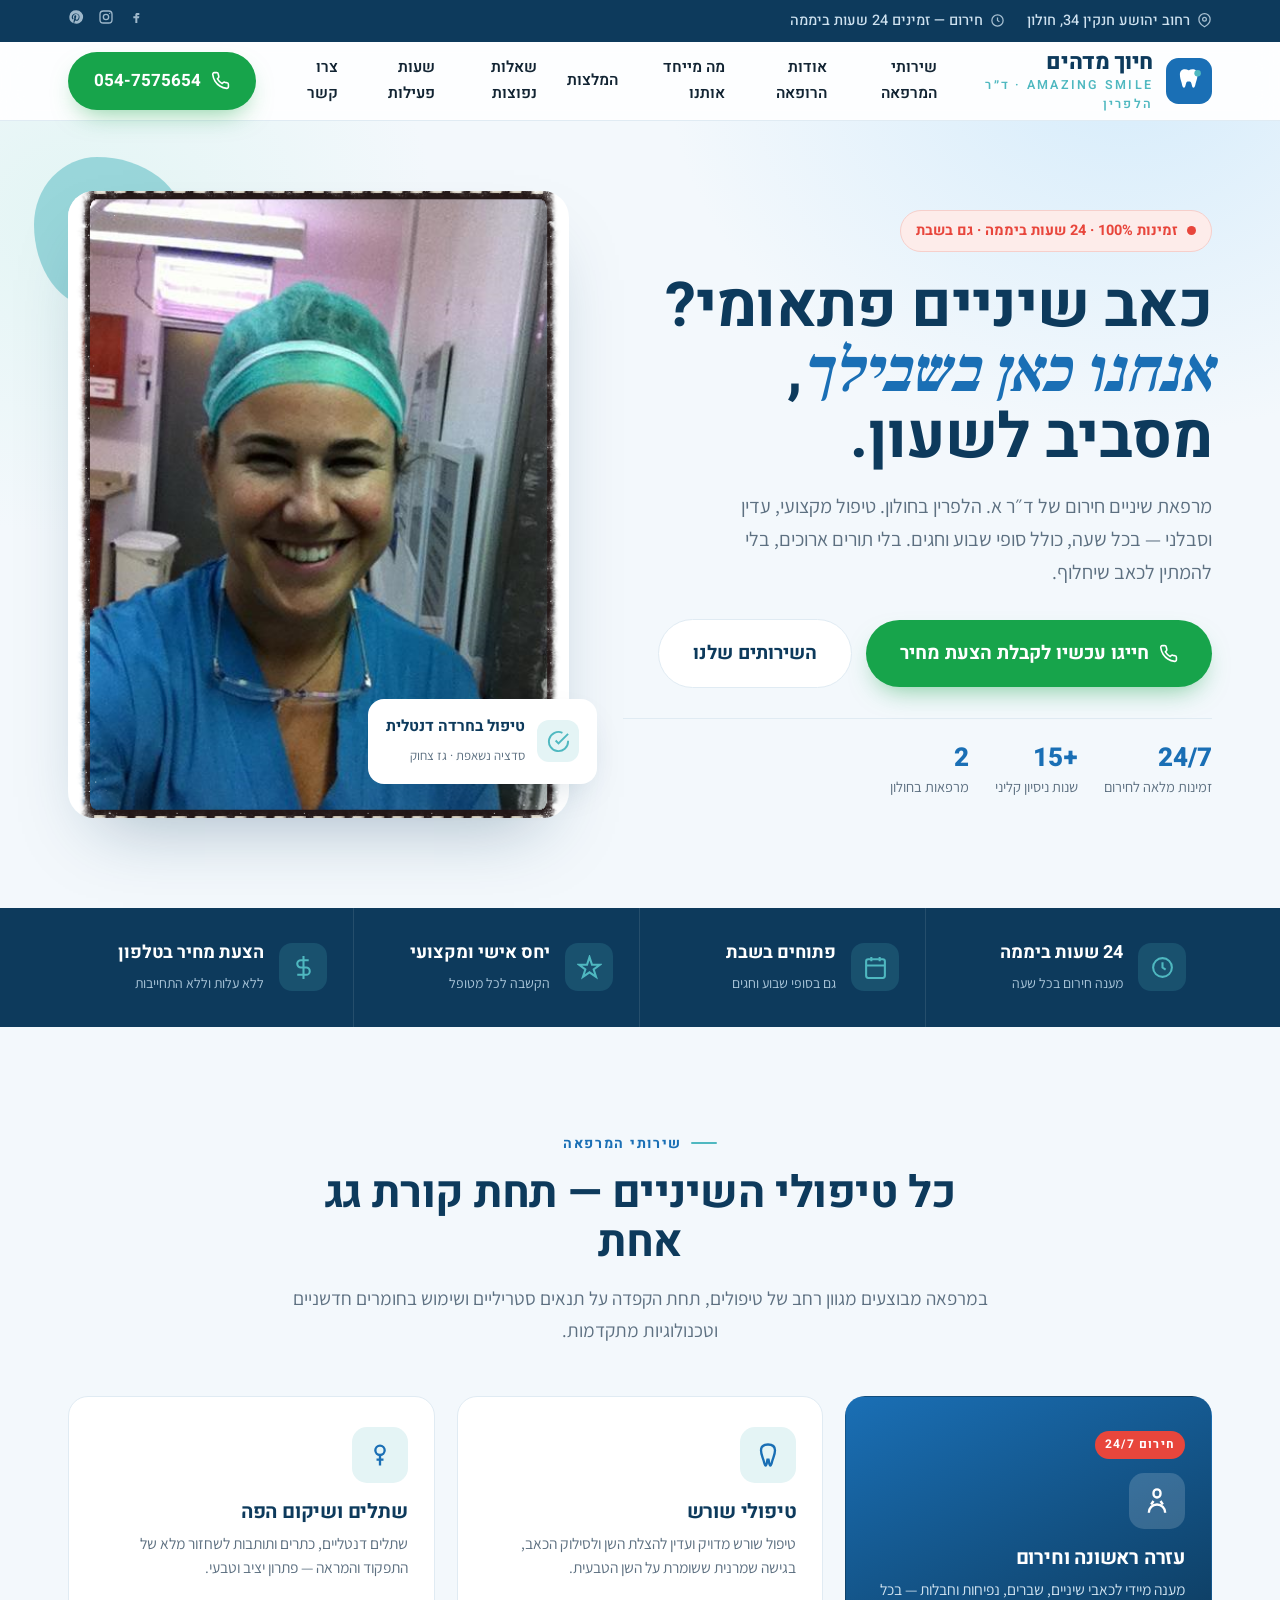
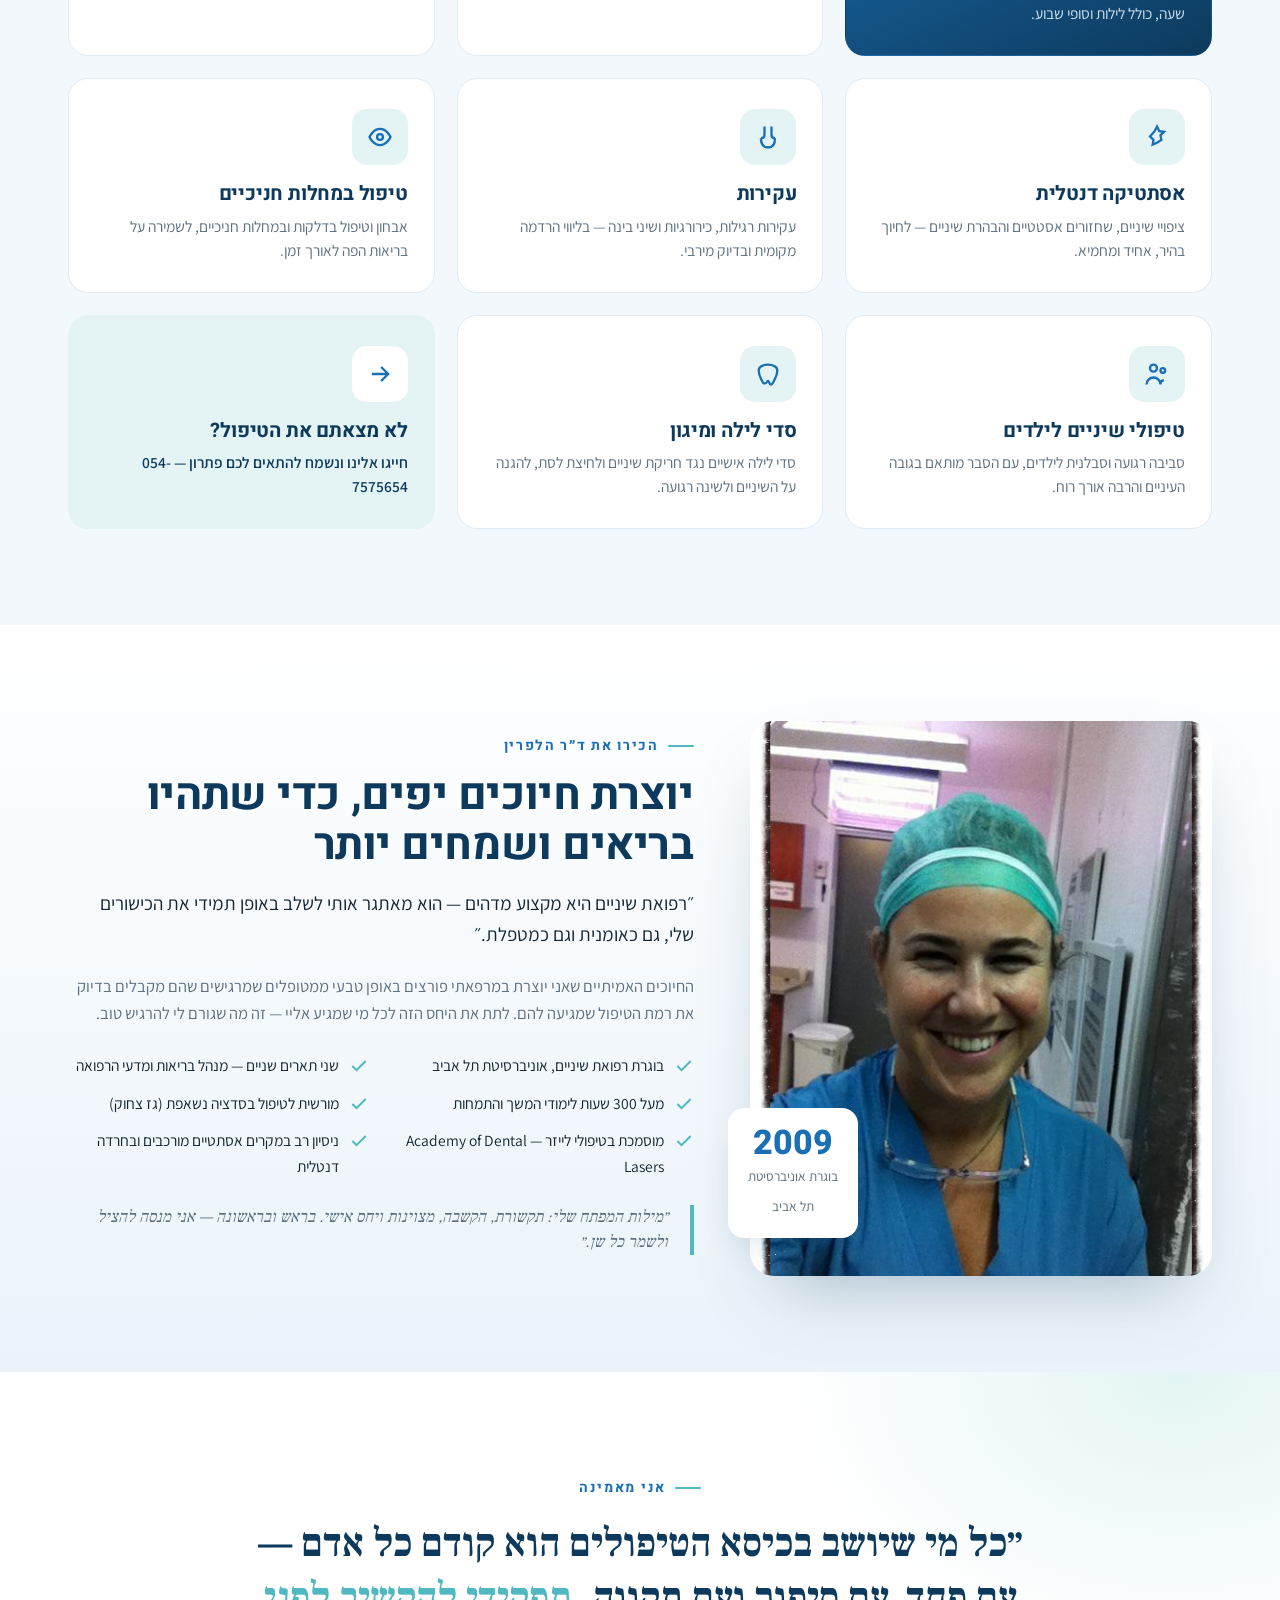
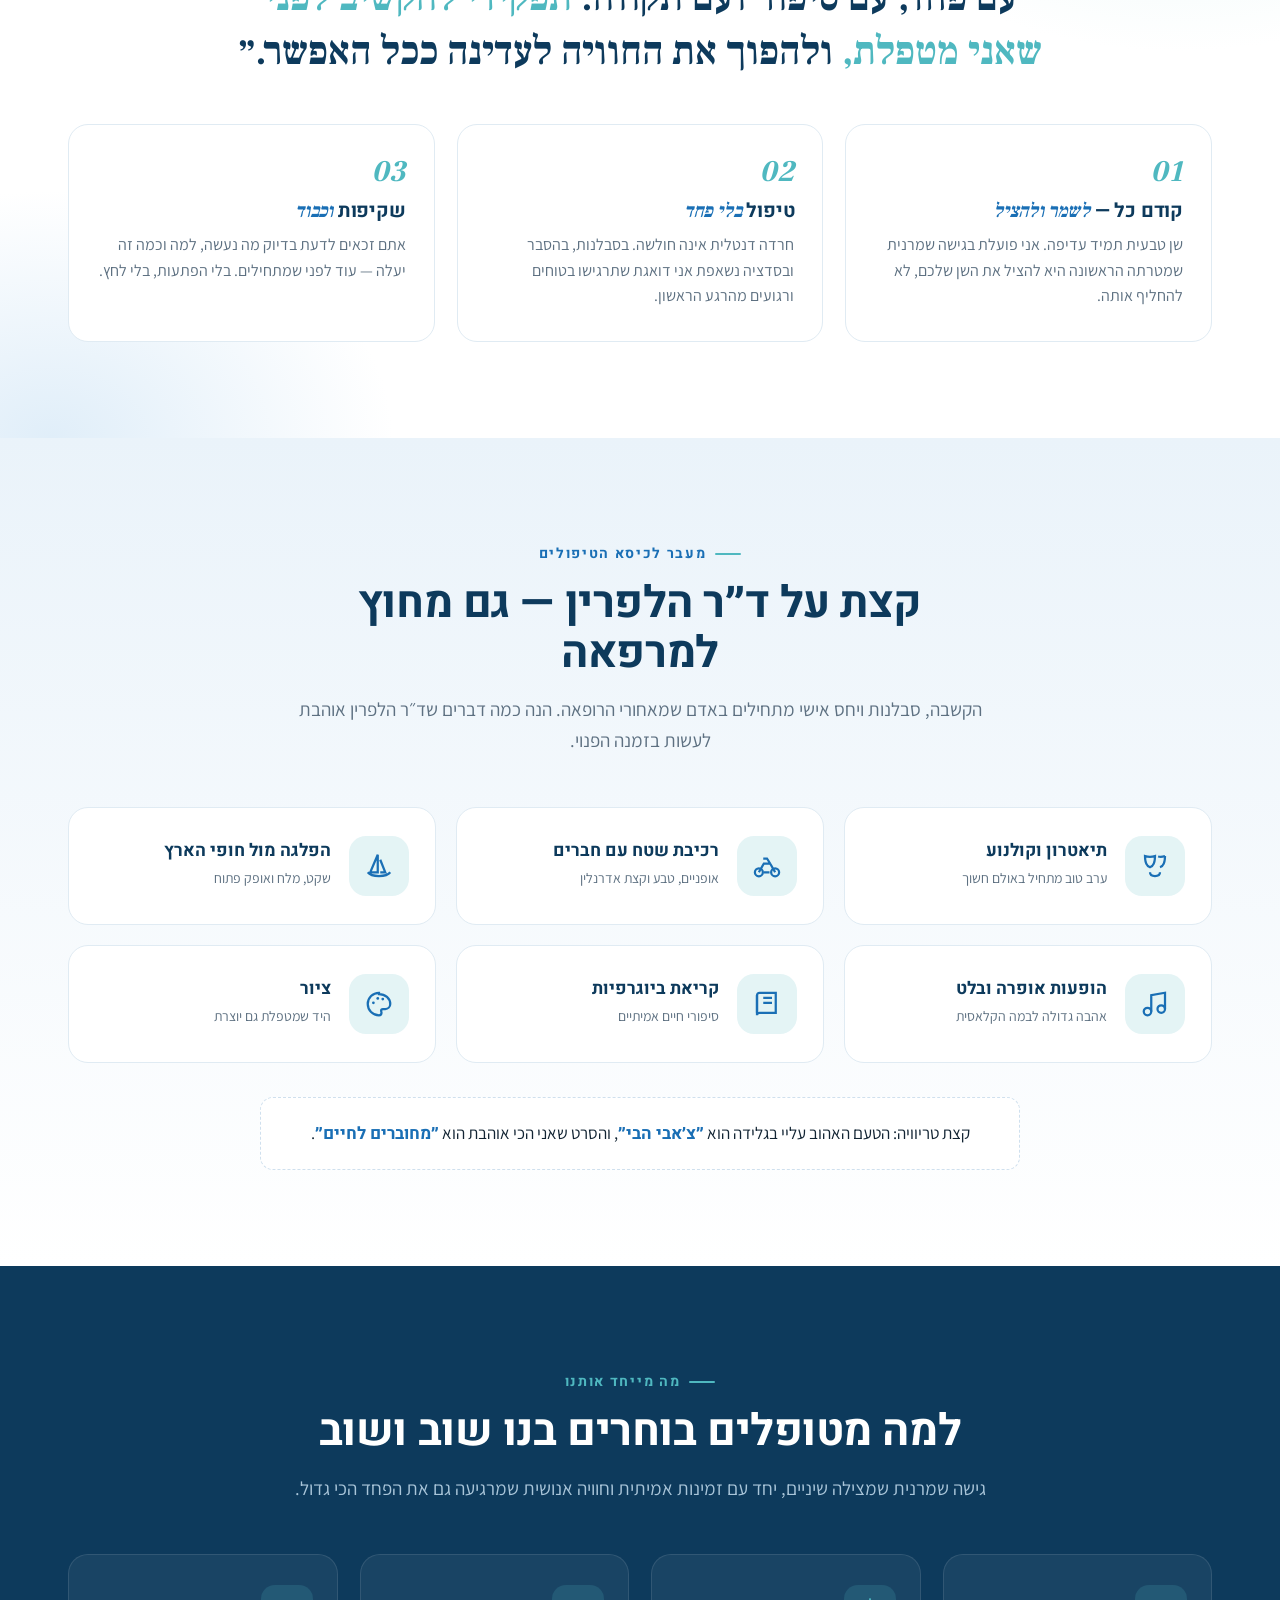
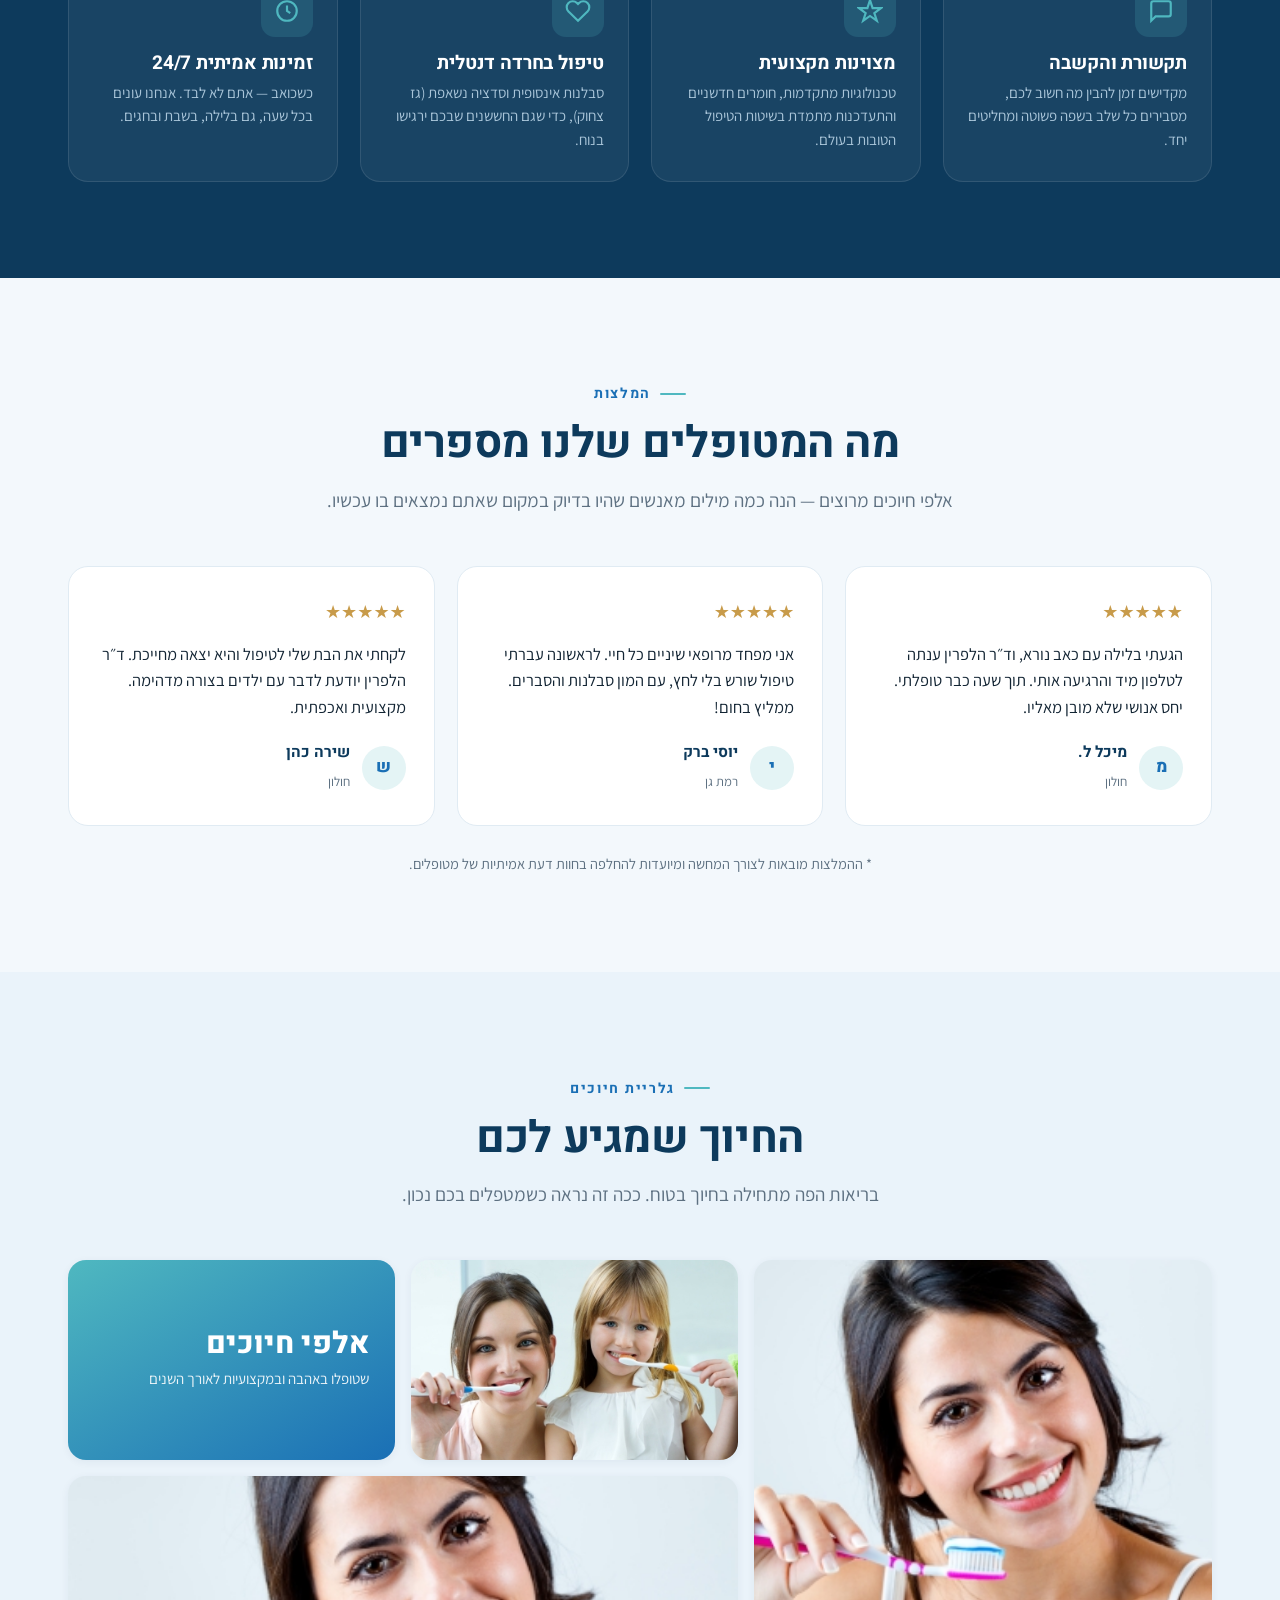
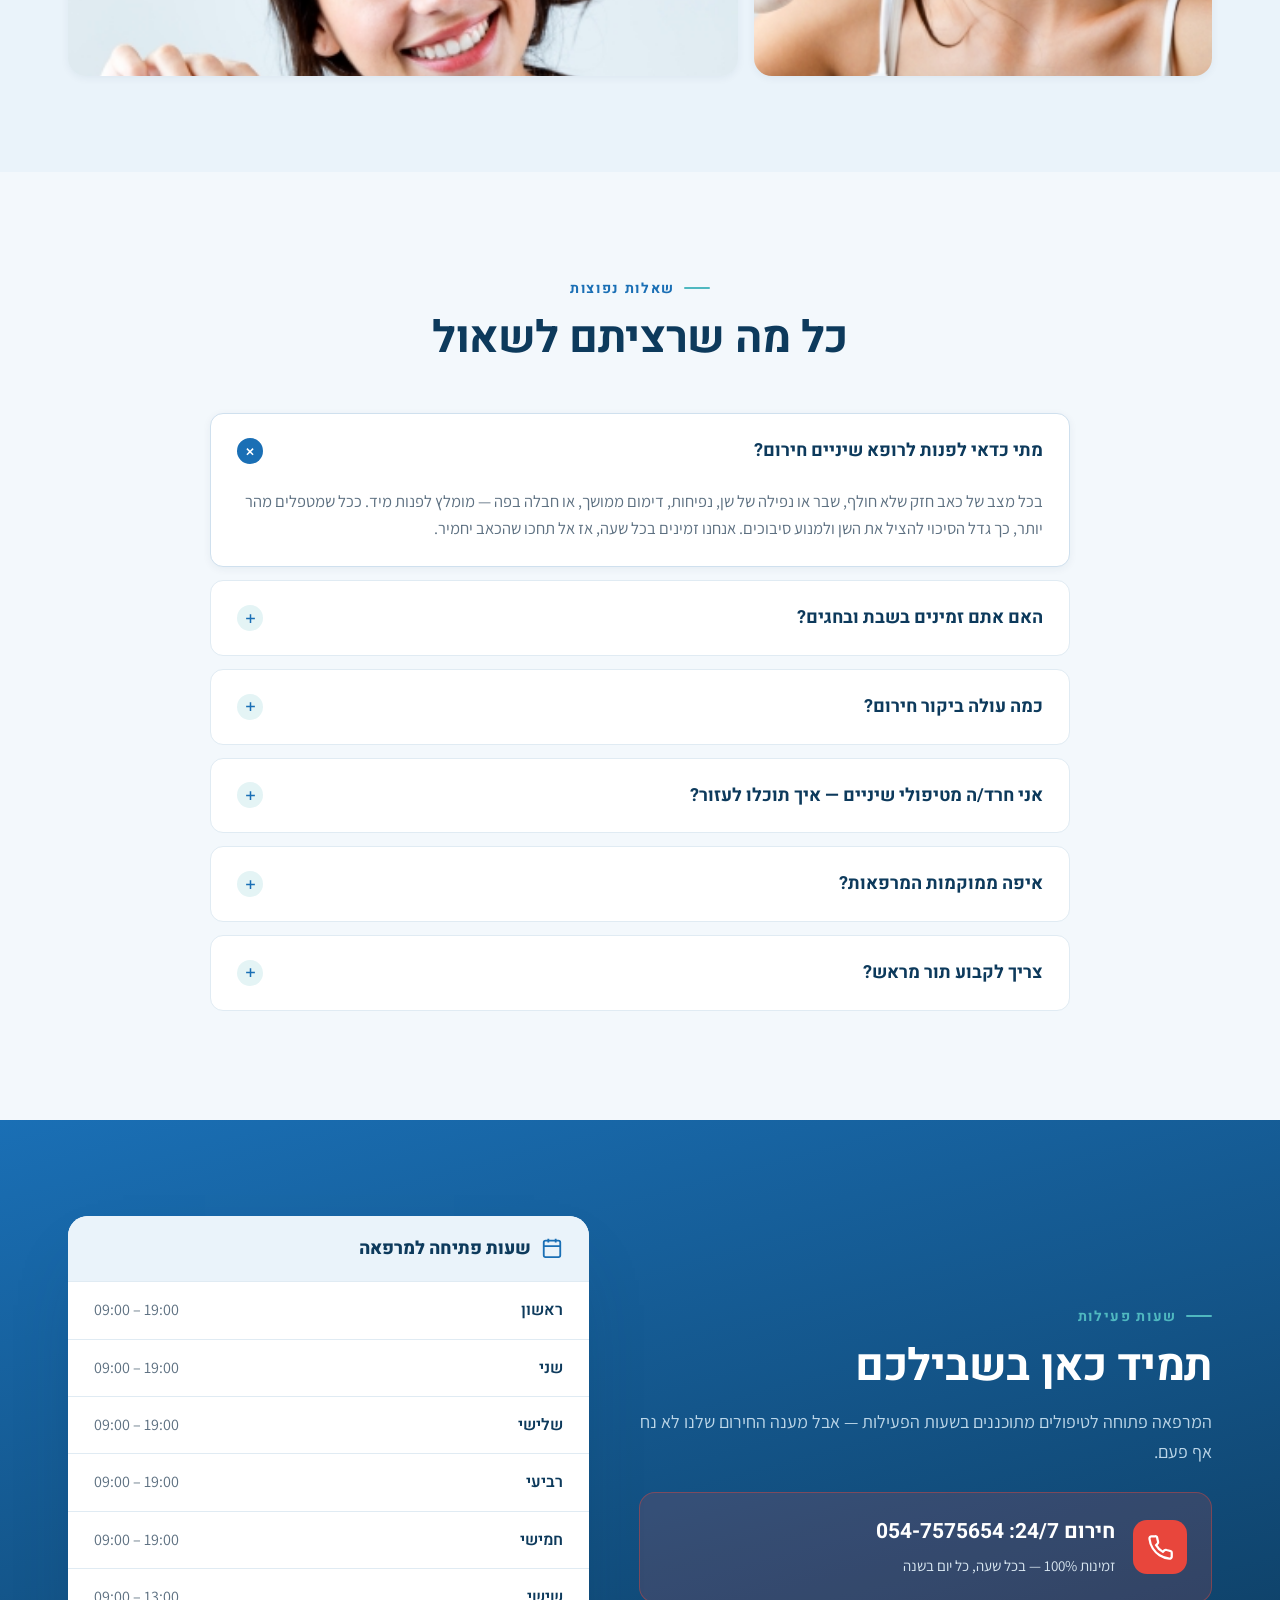
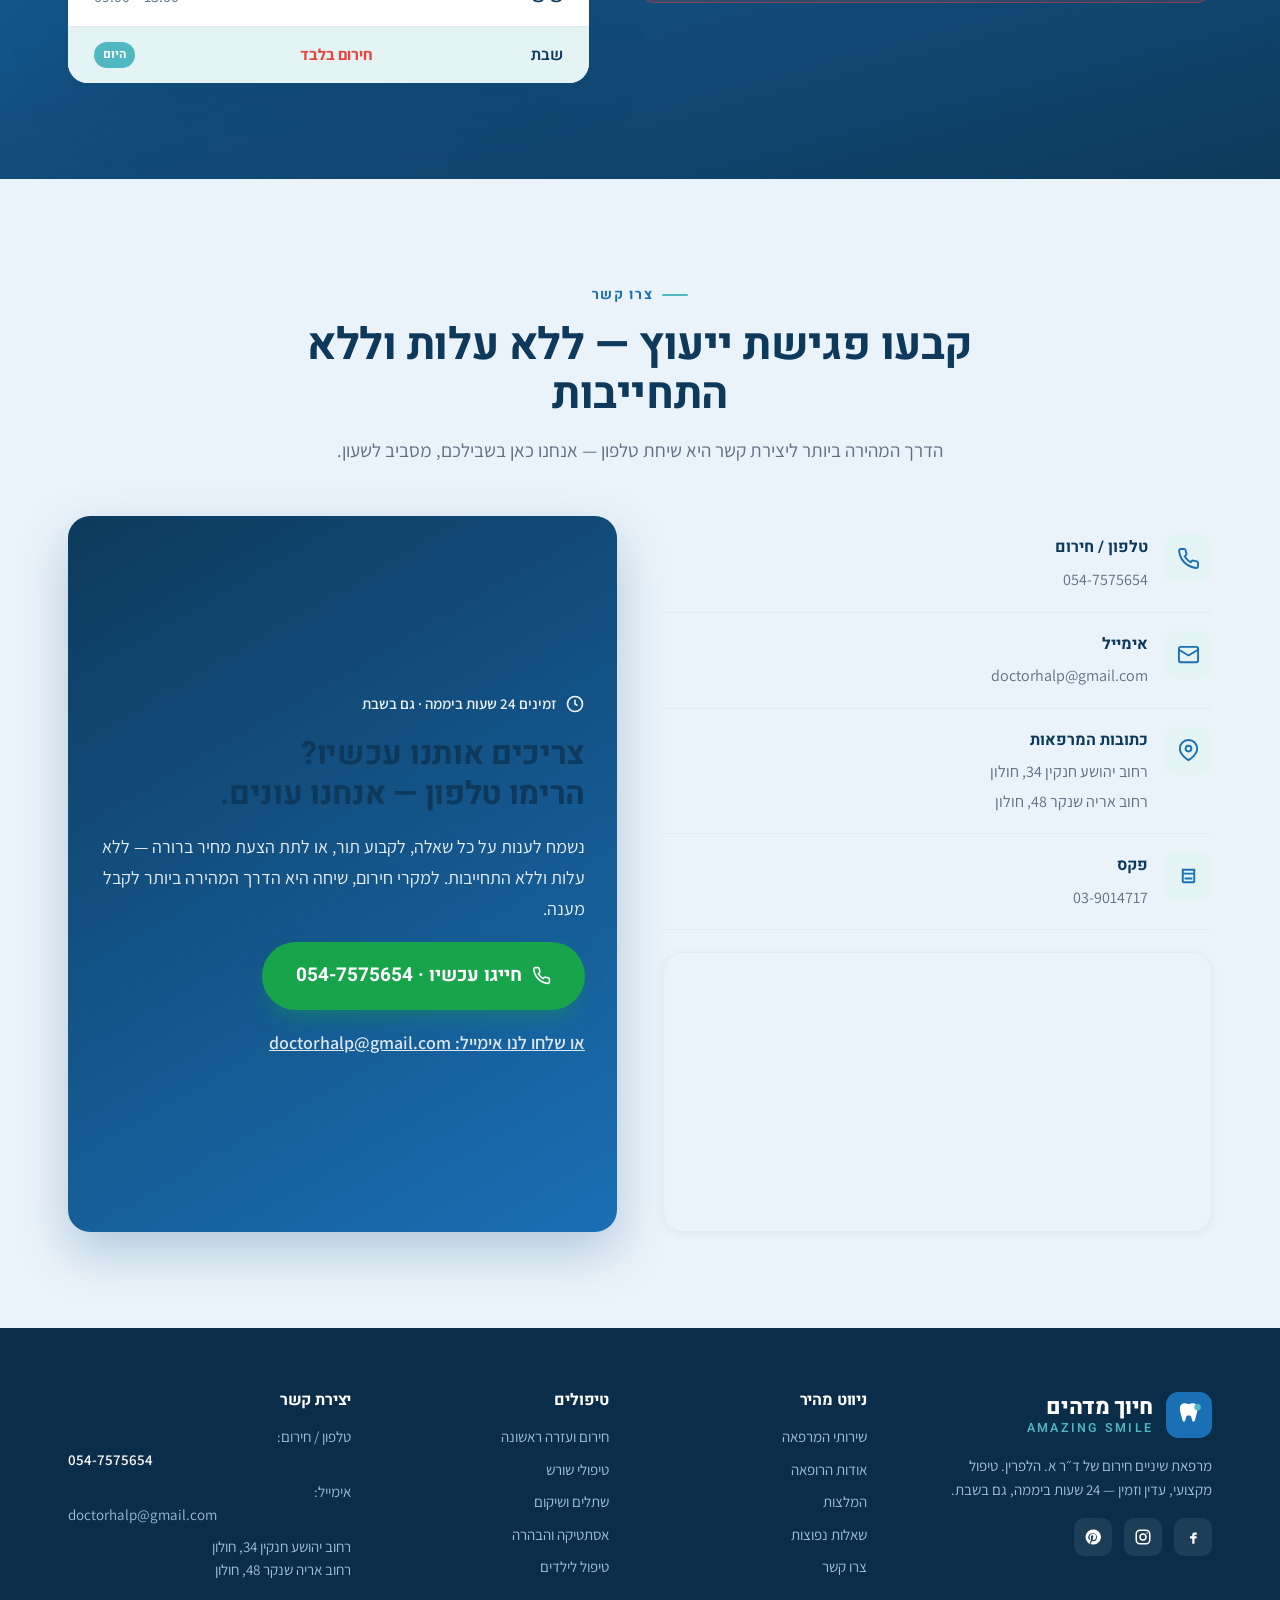
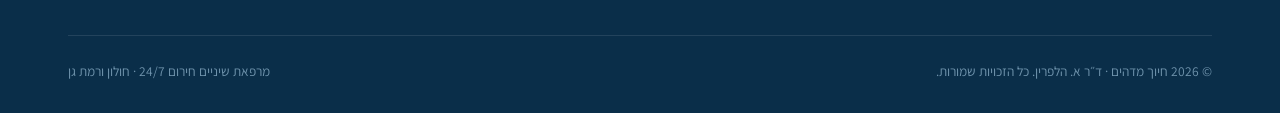
==== commit 36a4e368: "Mobile UX: green call button, full-width sticky call bar, full-width CTAs, mobile spacing/header pol" ====
--- a/index.html
+++ b/index.html
@@ -592,8 +592,9 @@
 </footer>
 
 <!-- ============ FLOATING CALL ============ -->
-<a href="tel:0547575654" class="fab-call" aria-label="חייגו עכשיו">
+<a href="tel:0547575654" class="fab-call" aria-label="חייגו עכשיו 054-7575654">
   <svg viewBox="0 0 24 24" fill="none" stroke="currentColor" stroke-width="2"><path d="M22 16.9v3a2 2 0 01-2.2 2 19.8 19.8 0 01-8.6-3 19.5 19.5 0 01-6-6 19.8 19.8 0 01-3-8.6A2 2 0 014.1 2h3a2 2 0 012 1.7c.1 1 .4 1.9.7 2.8a2 2 0 01-.5 2.1L8.1 9.9a16 16 0 006 6l1.3-1.3a2 2 0 012.1-.4c.9.3 1.8.6 2.8.7a2 2 0 011.7 2z"/></svg>
+  <span class="fab-label">חייגו עכשיו · <bdi>054-7575654</bdi></span>
 </a>
 
 <script>
--- a/styles.css
+++ b/styles.css
@@ -18,6 +18,8 @@
   --line:        #e0ebf3;
   --emergency:   #e8463c;
   --emergency-soft:#fdecea;
+  --call:        #17a44b;
+  --call-600:    #138a3e;
   --gold:        #c89b4a;
 
   /* type */
@@ -70,8 +72,8 @@
   white-space: nowrap;
 }
 .btn svg { width: 19px; height: 19px; }
-.btn-call { background: var(--emergency); color: #fff; box-shadow: 0 12px 26px -10px rgba(232,70,60,.6); }
-.btn-call:hover { transform: translateY(-2px); box-shadow: 0 18px 34px -10px rgba(232,70,60,.7); }
+.btn-call { background: var(--call); color: #fff; box-shadow: 0 12px 26px -10px rgba(23,164,75,.55); }
+.btn-call:hover { transform: translateY(-2px); background: var(--call-600); box-shadow: 0 18px 34px -10px rgba(23,164,75,.7); }
 .btn-primary { background: var(--blue); color: #fff; box-shadow: 0 12px 26px -12px rgba(26,111,181,.7); }
 .btn-primary:hover { transform: translateY(-2px); background: var(--blue-600); }
 .btn-ghost { background: #fff; color: var(--blue-deep); border: 1.5px solid var(--line); }
@@ -431,14 +433,18 @@
 @media (max-width: 480px){ .footer-grid { grid-template-columns: 1fr; } }
 
 /* ===================== FLOATING CALL (mobile) ===================== */
+/* Full-width sticky "call now" bar — thumb-zone, high-conversion (mobile/tablet) */
 .fab-call {
-  position: fixed; inset-inline-end: 18px; bottom: 18px; z-index: 90; display: none;
-  background: var(--emergency); color: #fff; width: 60px; height: 60px; border-radius: 50%;
-  align-items: center; justify-content: center; box-shadow: 0 14px 30px -8px rgba(232,70,60,.7);
-  animation: pulse 2s infinite;
-}
-.fab-call svg { width: 27px; height: 27px; }
-@media (max-width: 1040px){ .fab-call { display: flex; } }
+  position: fixed; inset-inline: 14px; bottom: 14px; z-index: 90; display: none;
+  background: var(--call); color: #fff; height: 58px; border-radius: 16px;
+  align-items: center; justify-content: center; gap: 11px;
+  font-family: var(--head); font-weight: 700; font-size: 18px;
+  box-shadow: 0 12px 30px -8px rgba(23,164,75,.6);
+}
+.fab-call svg { width: 24px; height: 24px; }
+.fab-call .fab-label { line-height: 1; }
+.fab-call .fab-label bdi { direction: ltr; }
+@media (max-width: 1040px){ .fab-call { display: flex; } body { padding-bottom: 86px; } }
 
 /* tame decorative overhangs on small screens (no edge bleed) */
 @media (max-width: 560px){
@@ -448,6 +454,22 @@
   .about-media .ribbon { inset-inline-end: -6px; }
 }
 
+/* ===================== MOBILE POLISH (spacing · tap targets · readability) ===================== */
+@media (max-width: 640px){
+  .wrap { padding: 0 20px; }
+  section.block { padding: 62px 0; }
+  .hero { padding: 46px 0 64px; }
+  .hero .lead { font-size: 18px; }
+  /* full-width, stacked CTAs = bigger tap targets in the thumb zone */
+  .hero .cta-row { gap: 12px; }
+  .hero .cta-row .btn { width: 100%; }
+  /* declutter the top bar — the sticky bottom call bar covers calling */
+  .header .hd-cta .btn-call { display: none; }
+  .header .wrap { gap: 14px; height: 70px; }
+  html { scroll-padding-top: 80px; }
+  .sec-head { margin-bottom: 36px; }
+}
+
 /* ===================== REVEAL ANIMATION ===================== */
 /* Hidden state only applies when JS is active — no-JS / print always shows content */
 .js .reveal { opacity: 0; transform: translateY(26px); transition: opacity .7s cubic-bezier(.2,.7,.2,1), transform .7s cubic-bezier(.2,.7,.2,1); }
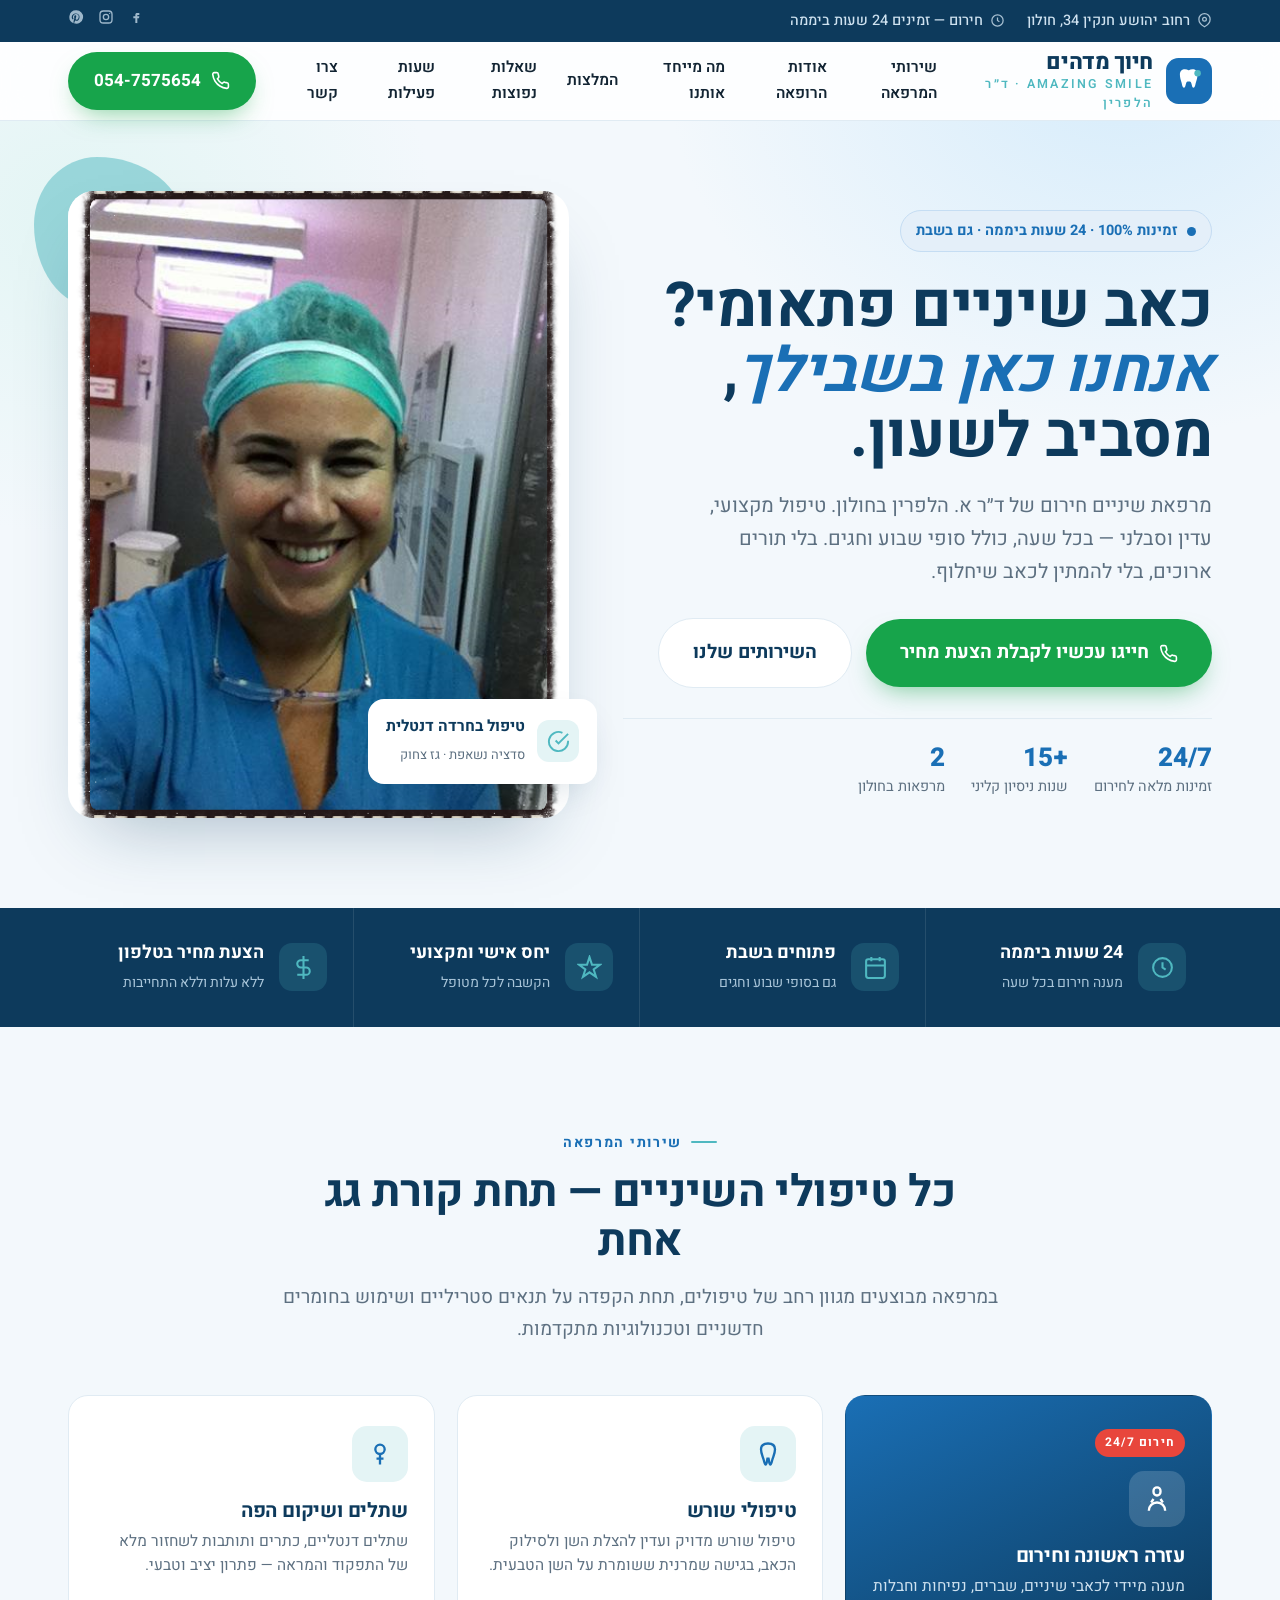
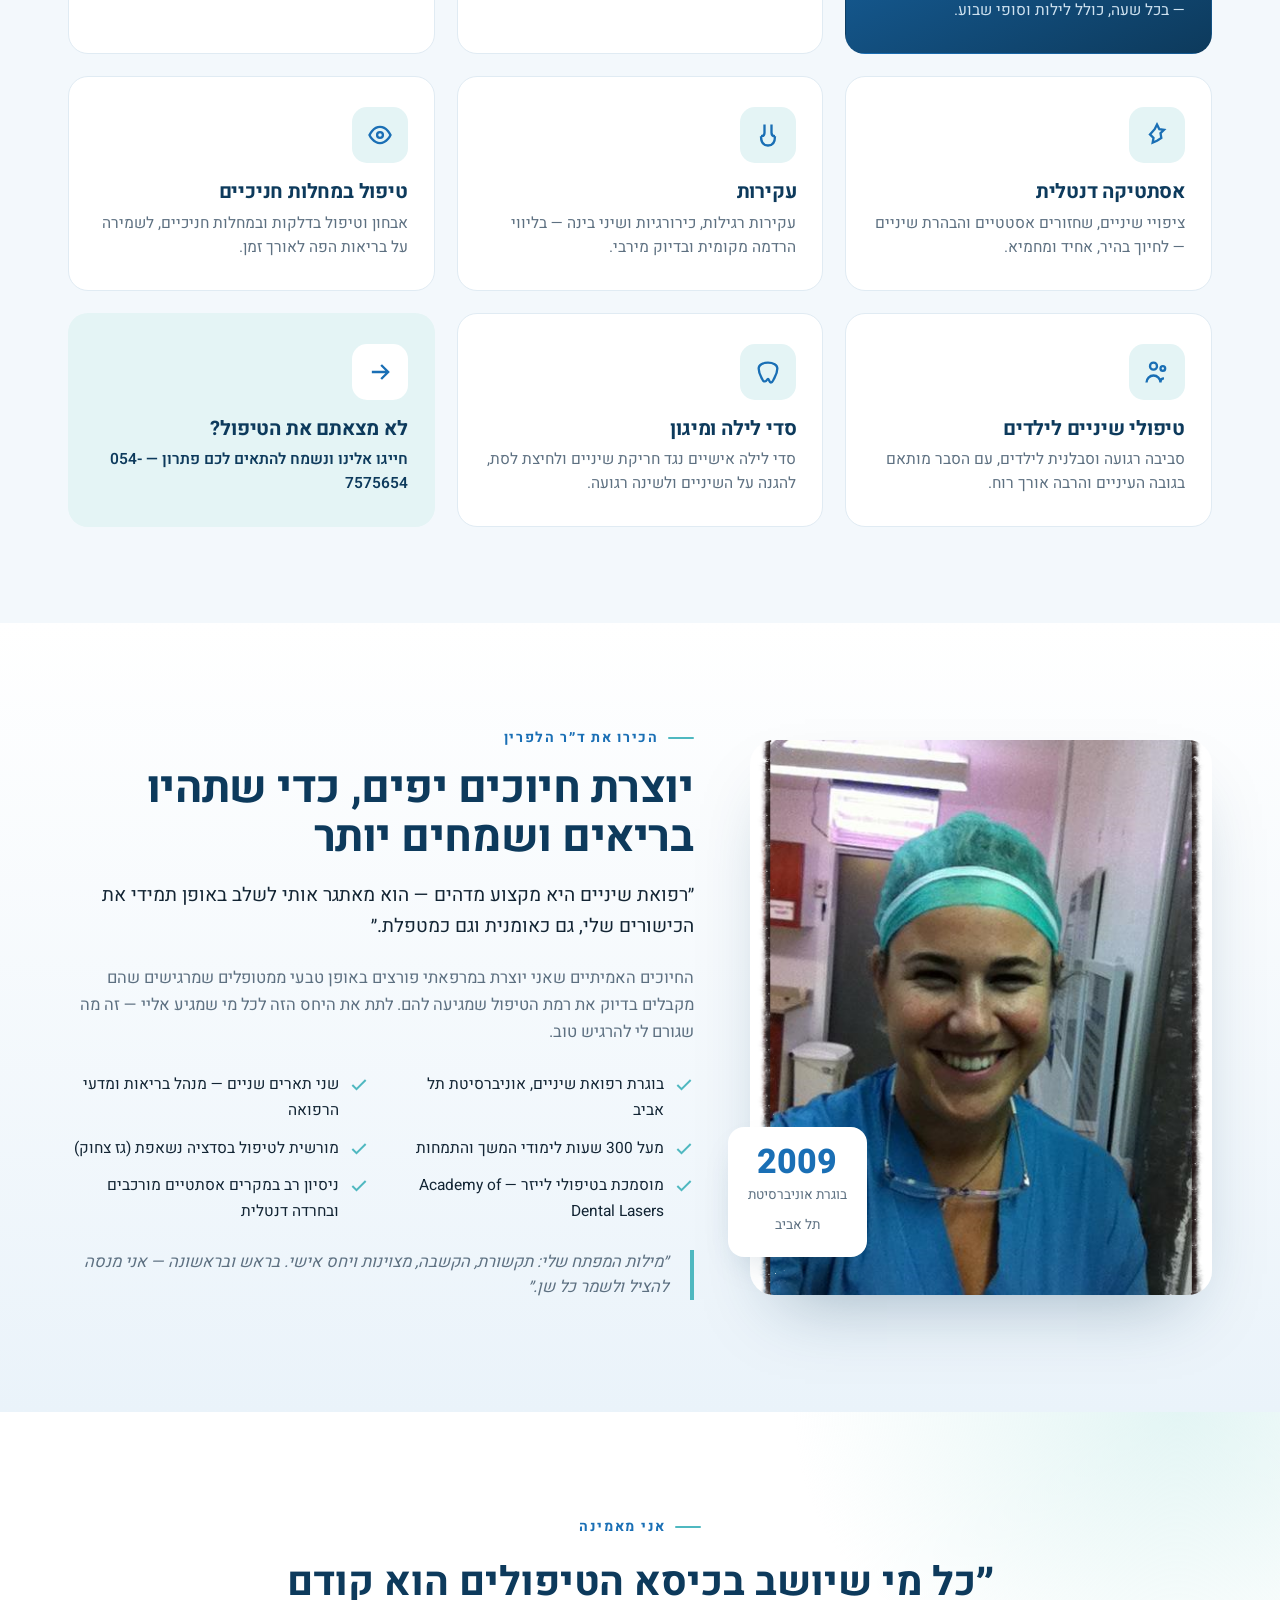
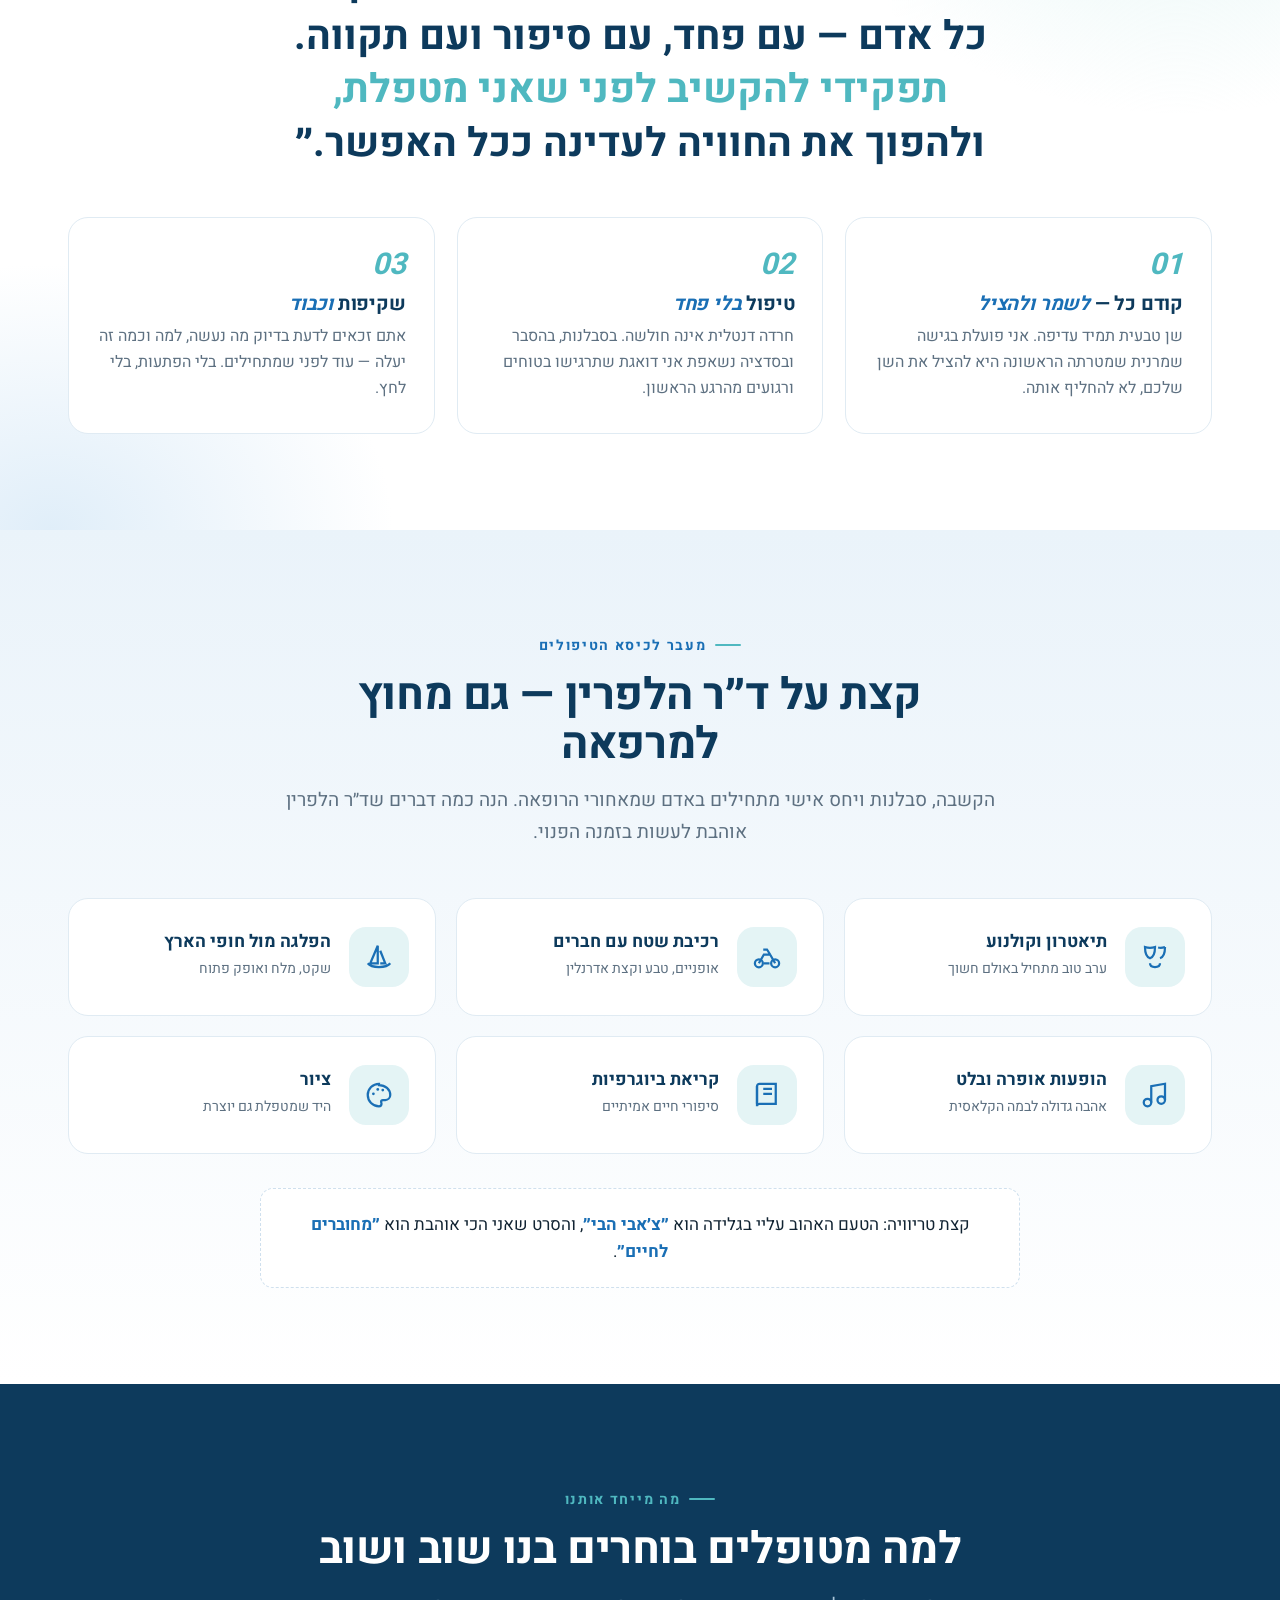
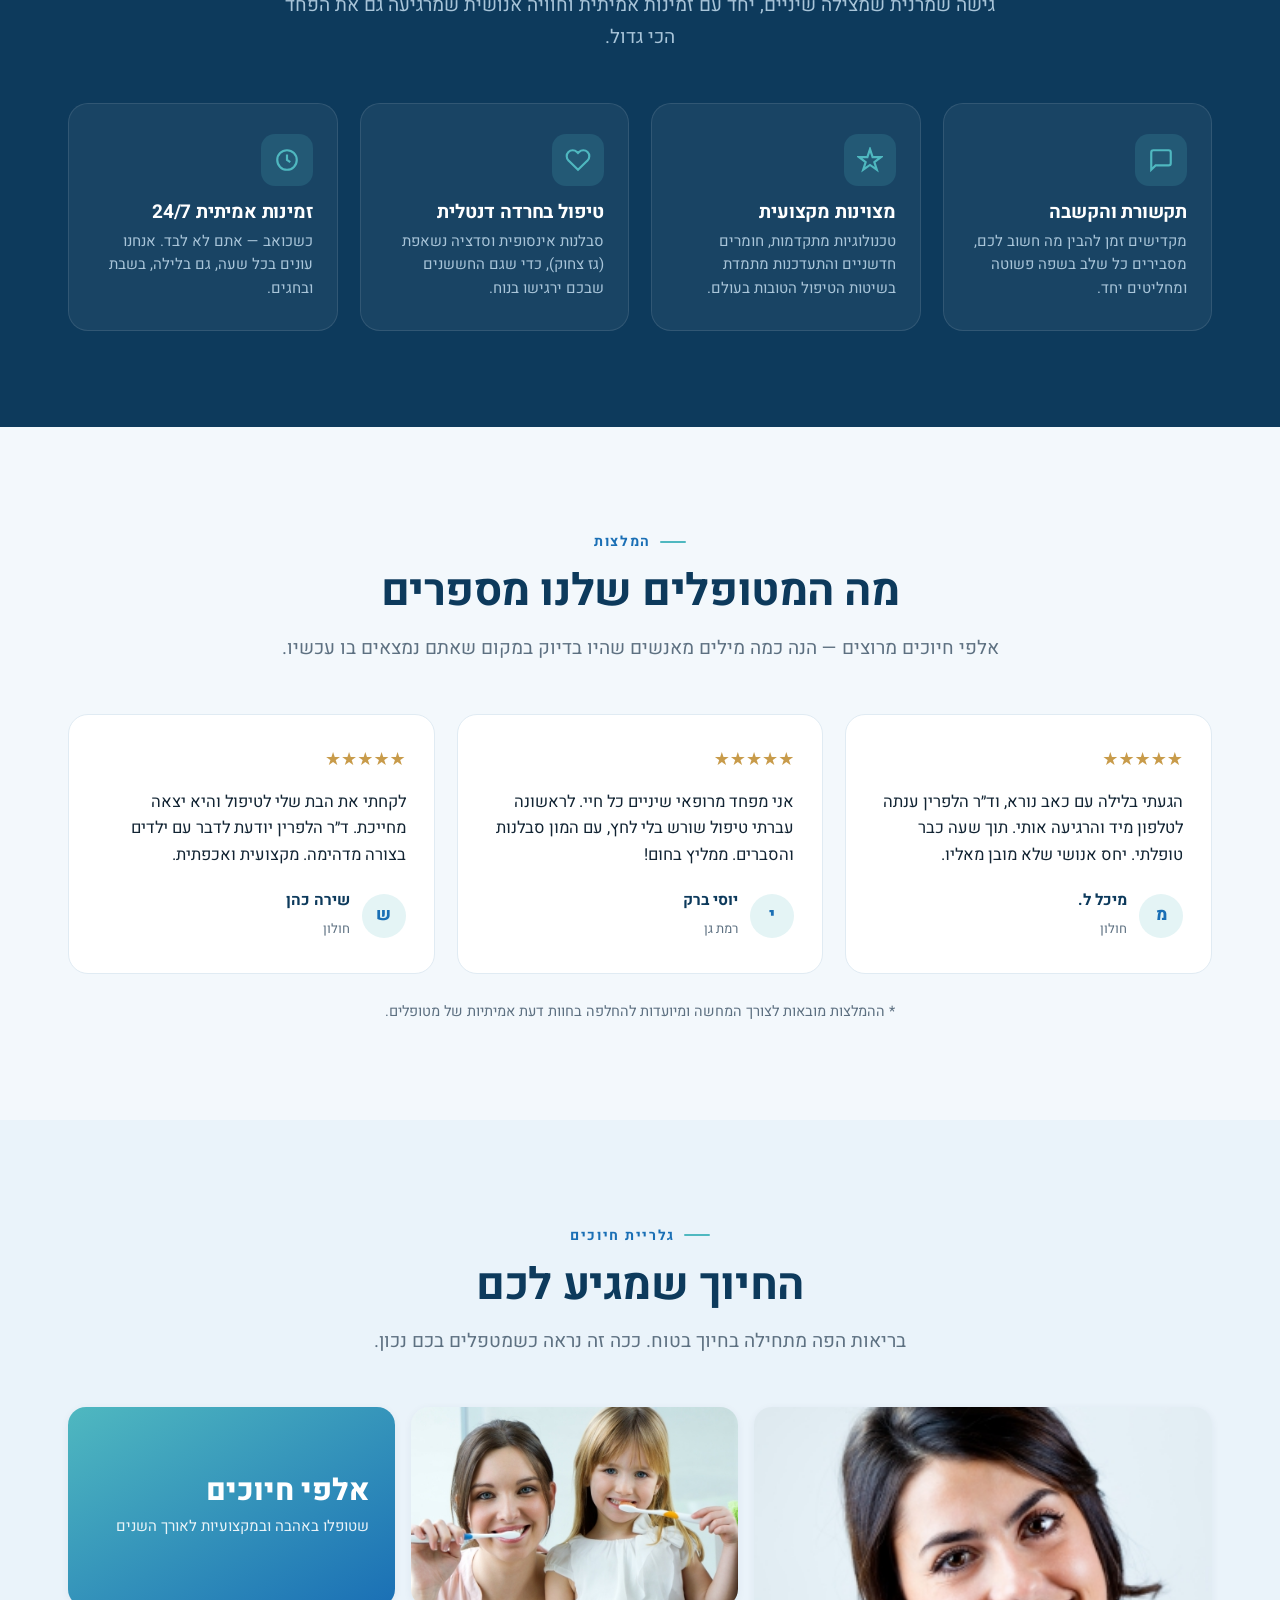
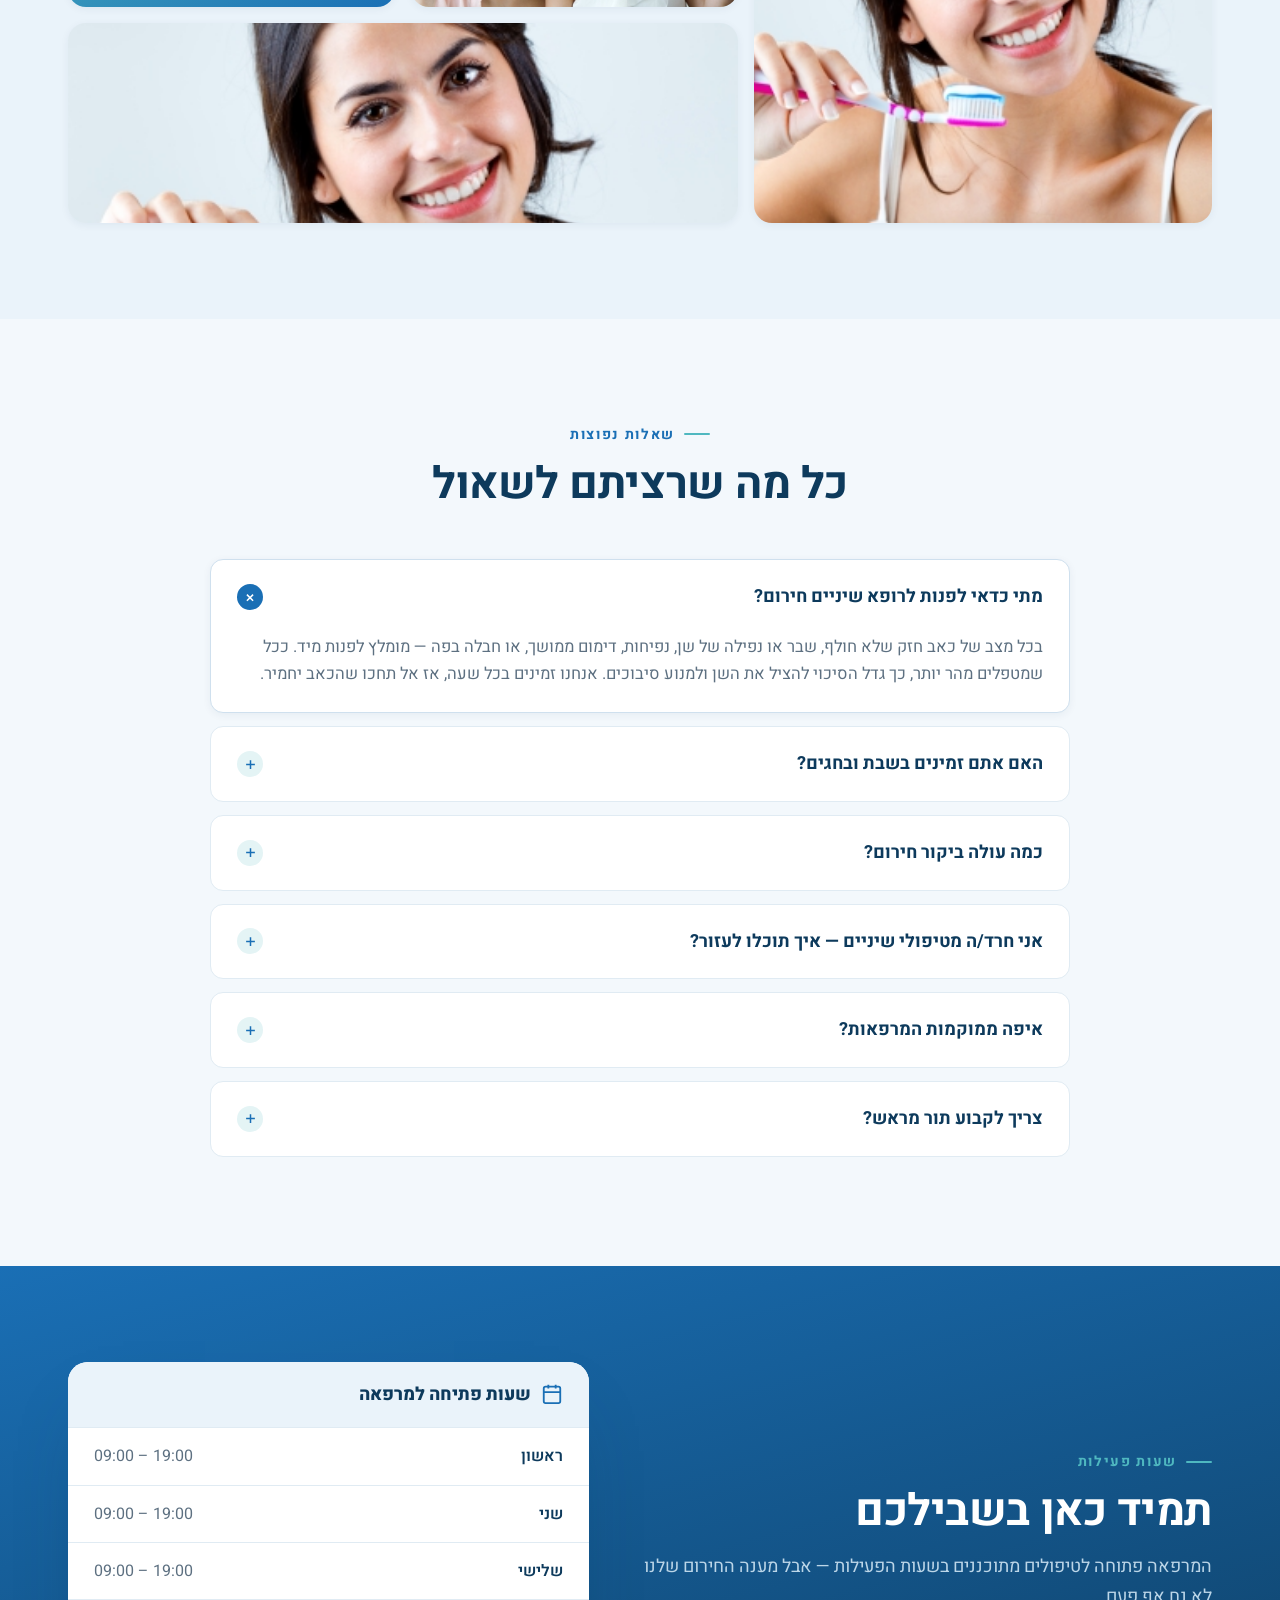
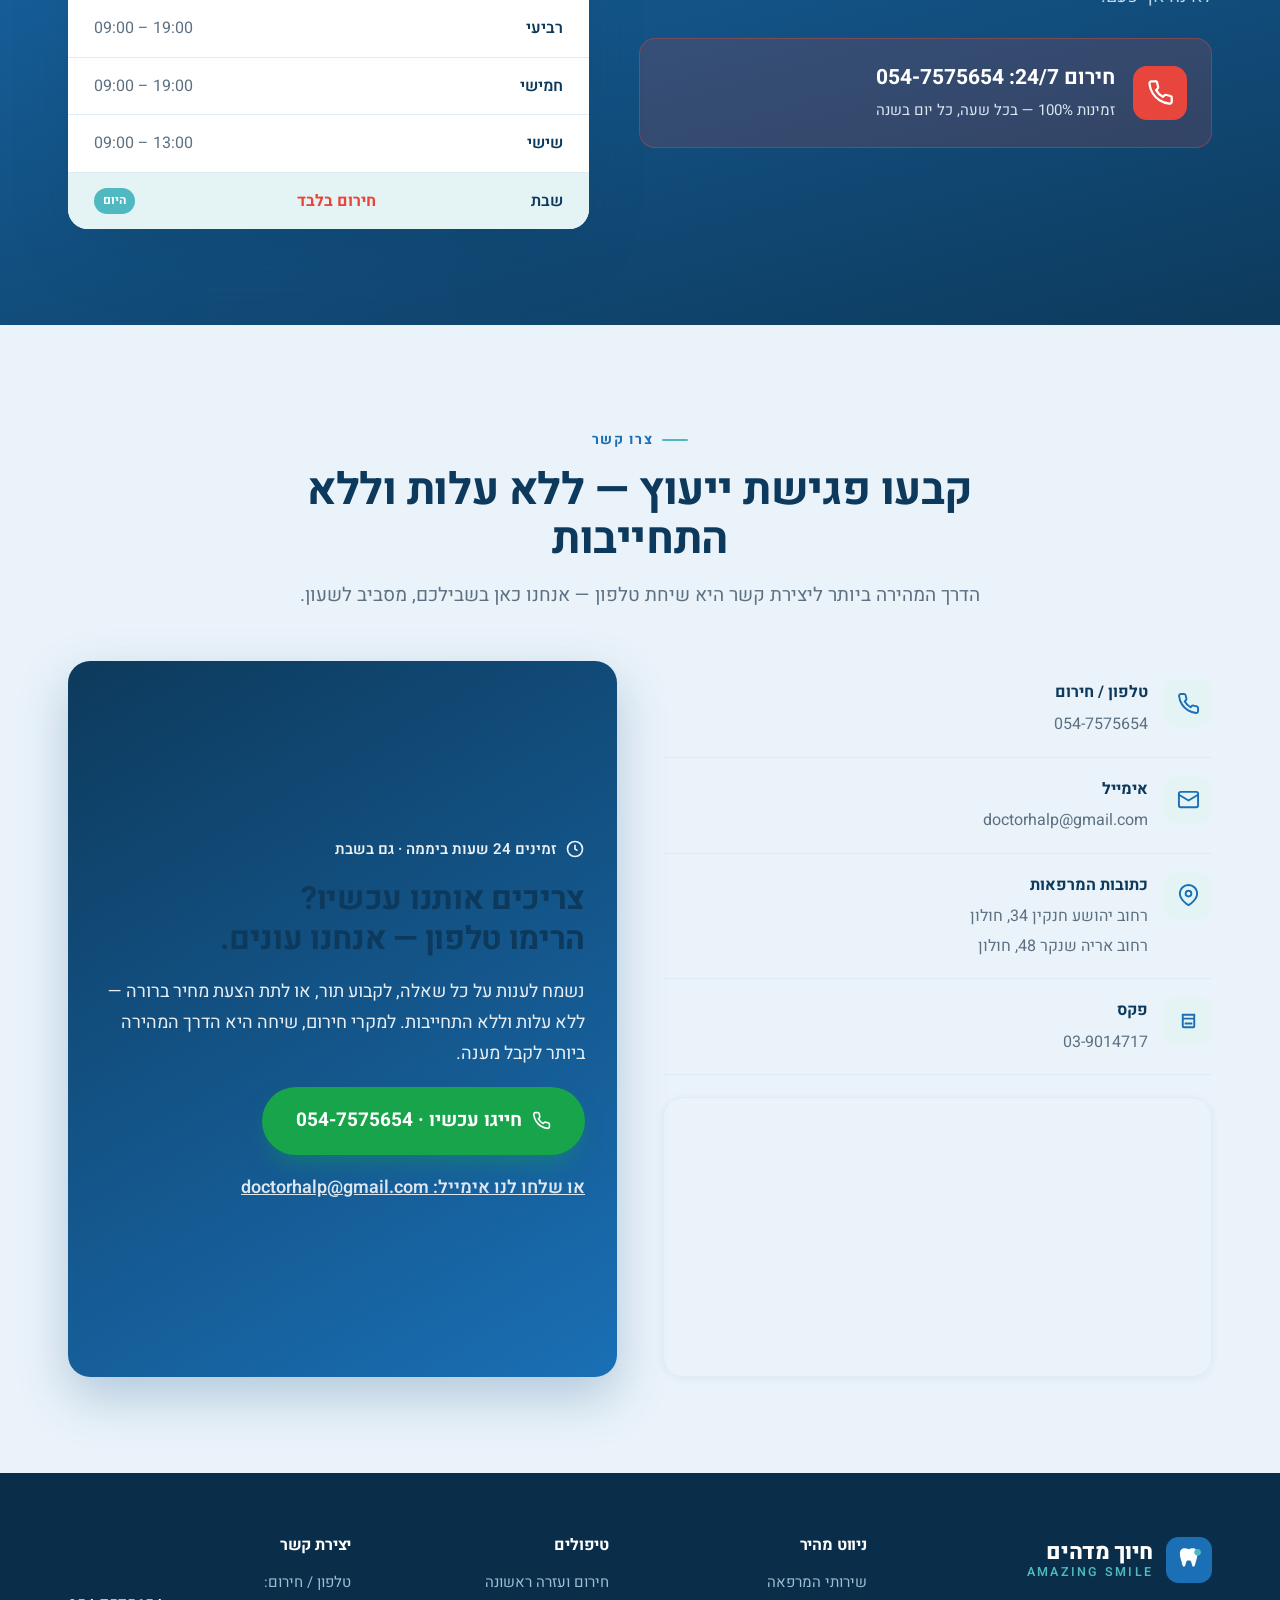
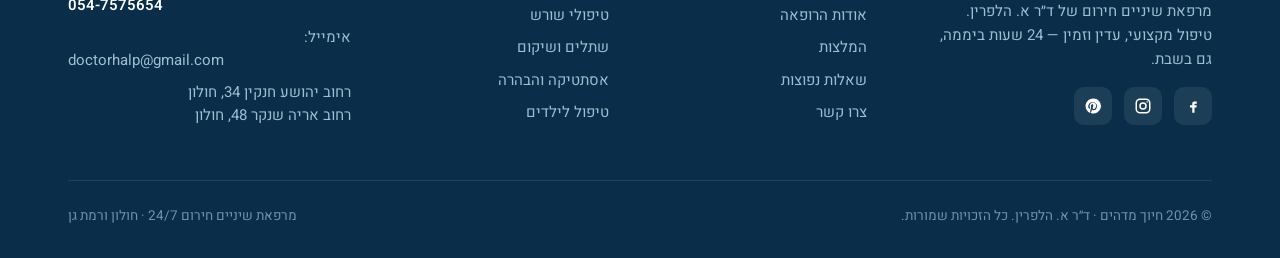
==== commit c274d0bf: "Unify site to single font (Heebo); make availability badge blue instead of red" ====
--- a/index.html
+++ b/index.html
@@ -39,7 +39,7 @@
 
 <link rel="preconnect" href="https://fonts.googleapis.com">
 <link rel="preconnect" href="https://fonts.gstatic.com" crossorigin>
-<link href="https://fonts.googleapis.com/css2?family=Assistant:wght@300;400;500;600;700&family=Heebo:wght@400;500;600;700;800&family=Frank+Ruhl+Libre:wght@500;700&display=swap" rel="stylesheet">
+<link href="https://fonts.googleapis.com/css2?family=Heebo:wght@300;400;500;600;700;800&display=swap" rel="stylesheet">
 <link rel="stylesheet" href="styles.css">
 <script>document.documentElement.classList.add('js');</script>
 
--- a/styles.css
+++ b/styles.css
@@ -22,9 +22,9 @@
   --call-600:    #138a3e;
   --gold:        #c89b4a;
 
-  /* type */
-  --display: "Frank Ruhl Libre", Georgia, serif;
-  --sans:    "Assistant", system-ui, sans-serif;
+  /* type — single family across the whole site */
+  --display: "Heebo", system-ui, sans-serif;
+  --sans:    "Heebo", system-ui, sans-serif;
   --head:    "Heebo", system-ui, sans-serif;
 
   /* shadows */
@@ -153,12 +153,12 @@
 }
 .hero-grid { display: grid; grid-template-columns: 1.08fr .92fr; gap: 54px; align-items: center; }
 .hero-badge {
-  display: inline-flex; align-items: center; gap: 9px; background: var(--emergency-soft);
-  color: var(--emergency); font-family: var(--head); font-weight: 700; font-size: 14.5px;
-  padding: 8px 15px; border-radius: 100px; margin-bottom: 22px; border: 1px solid #f6cfcb;
-}
-.hero-badge .dot { width: 9px; height: 9px; border-radius: 50%; background: var(--emergency); animation: pulse 1.8s infinite; }
-@keyframes pulse { 0%{ box-shadow: 0 0 0 0 rgba(232,70,60,.55);} 70%{ box-shadow: 0 0 0 9px rgba(232,70,60,0);} 100%{ box-shadow: 0 0 0 0 rgba(232,70,60,0);} }
+  display: inline-flex; align-items: center; gap: 9px; background: #e4eff9;
+  color: var(--blue); font-family: var(--head); font-weight: 700; font-size: 14.5px;
+  padding: 8px 15px; border-radius: 100px; margin-bottom: 22px; border: 1px solid #c5ddf3;
+}
+.hero-badge .dot { width: 9px; height: 9px; border-radius: 50%; background: var(--blue); animation: pulse 1.8s infinite; }
+@keyframes pulse { 0%{ box-shadow: 0 0 0 0 rgba(26,111,181,.5);} 70%{ box-shadow: 0 0 0 9px rgba(26,111,181,0);} 100%{ box-shadow: 0 0 0 0 rgba(26,111,181,0);} }
 .hero h1 { font-size: clamp(38px, 5.2vw, 62px); line-height: 1.05; margin-bottom: 20px; }
 .hero h1 em { font-family: var(--display); font-style: italic; font-weight: 700; color: var(--blue); }
 .hero .lead { font-size: 20px; color: var(--muted); max-width: 520px; margin-bottom: 30px; }
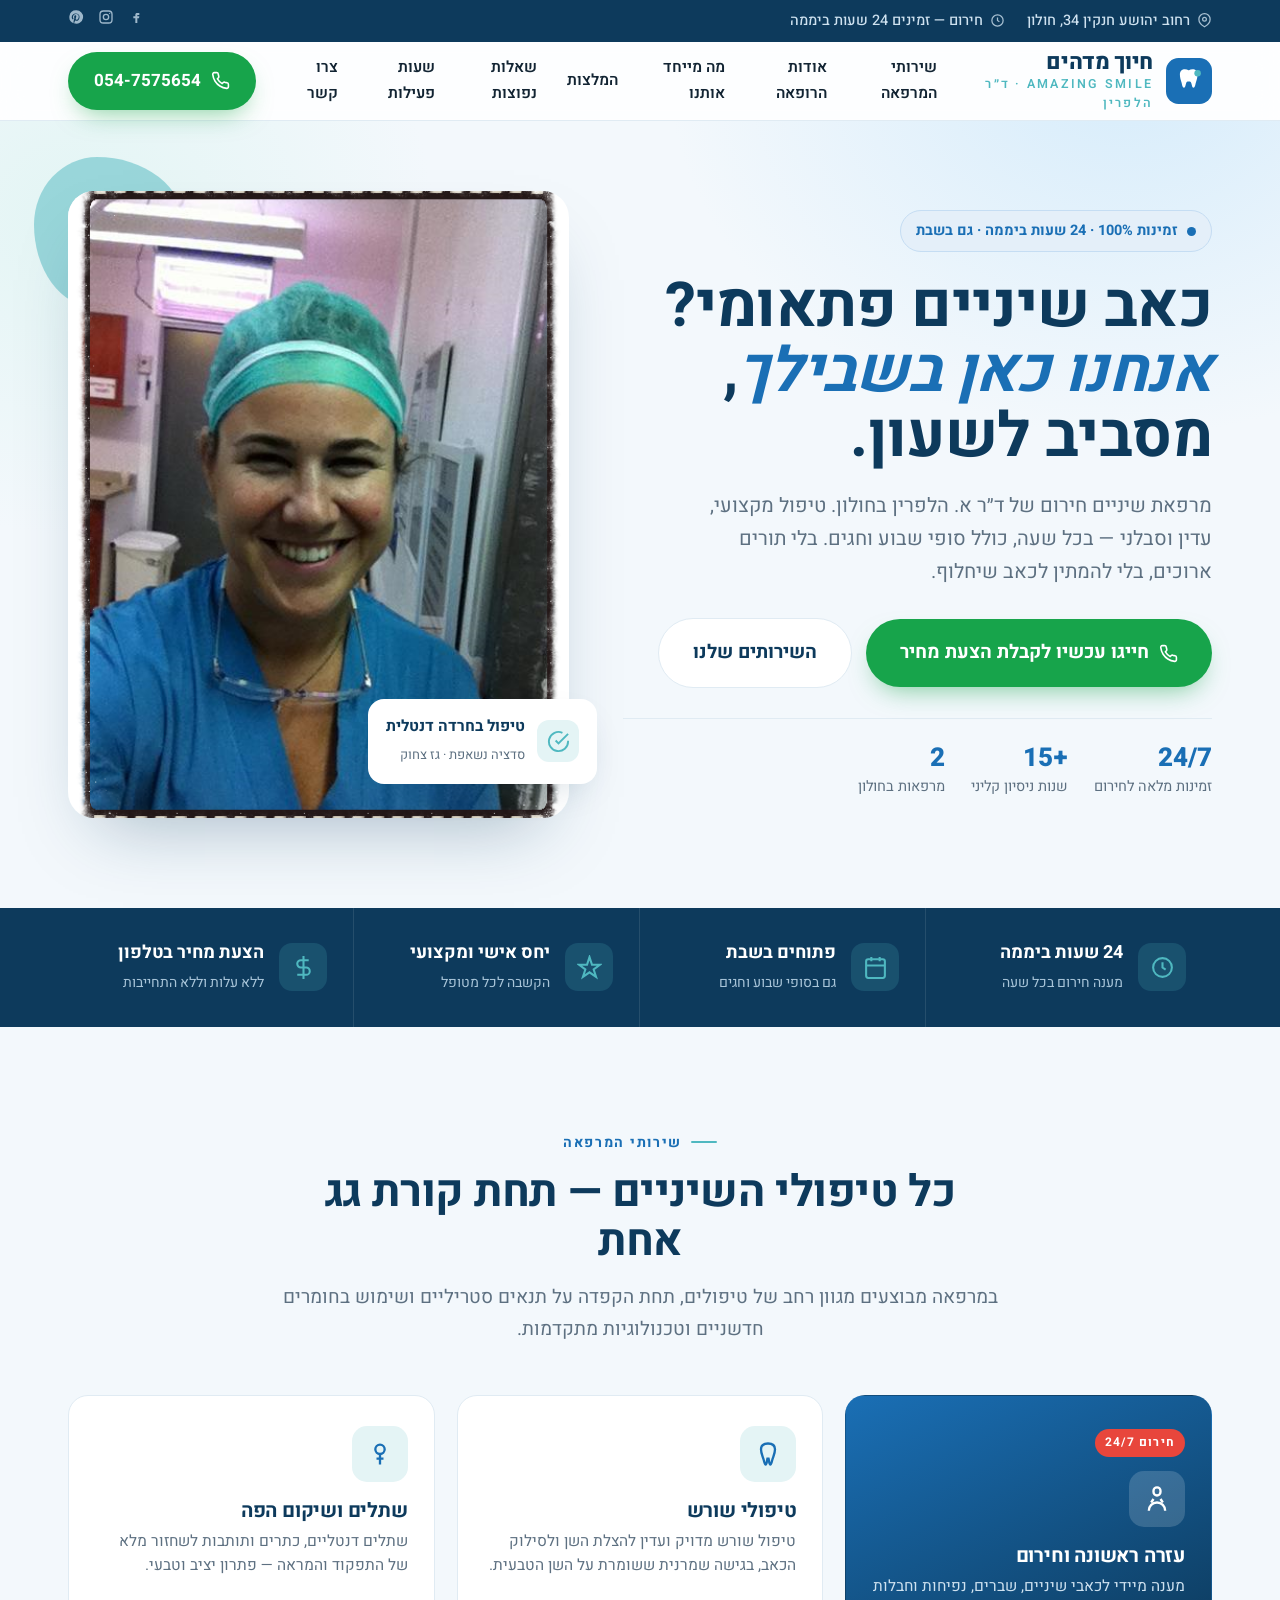
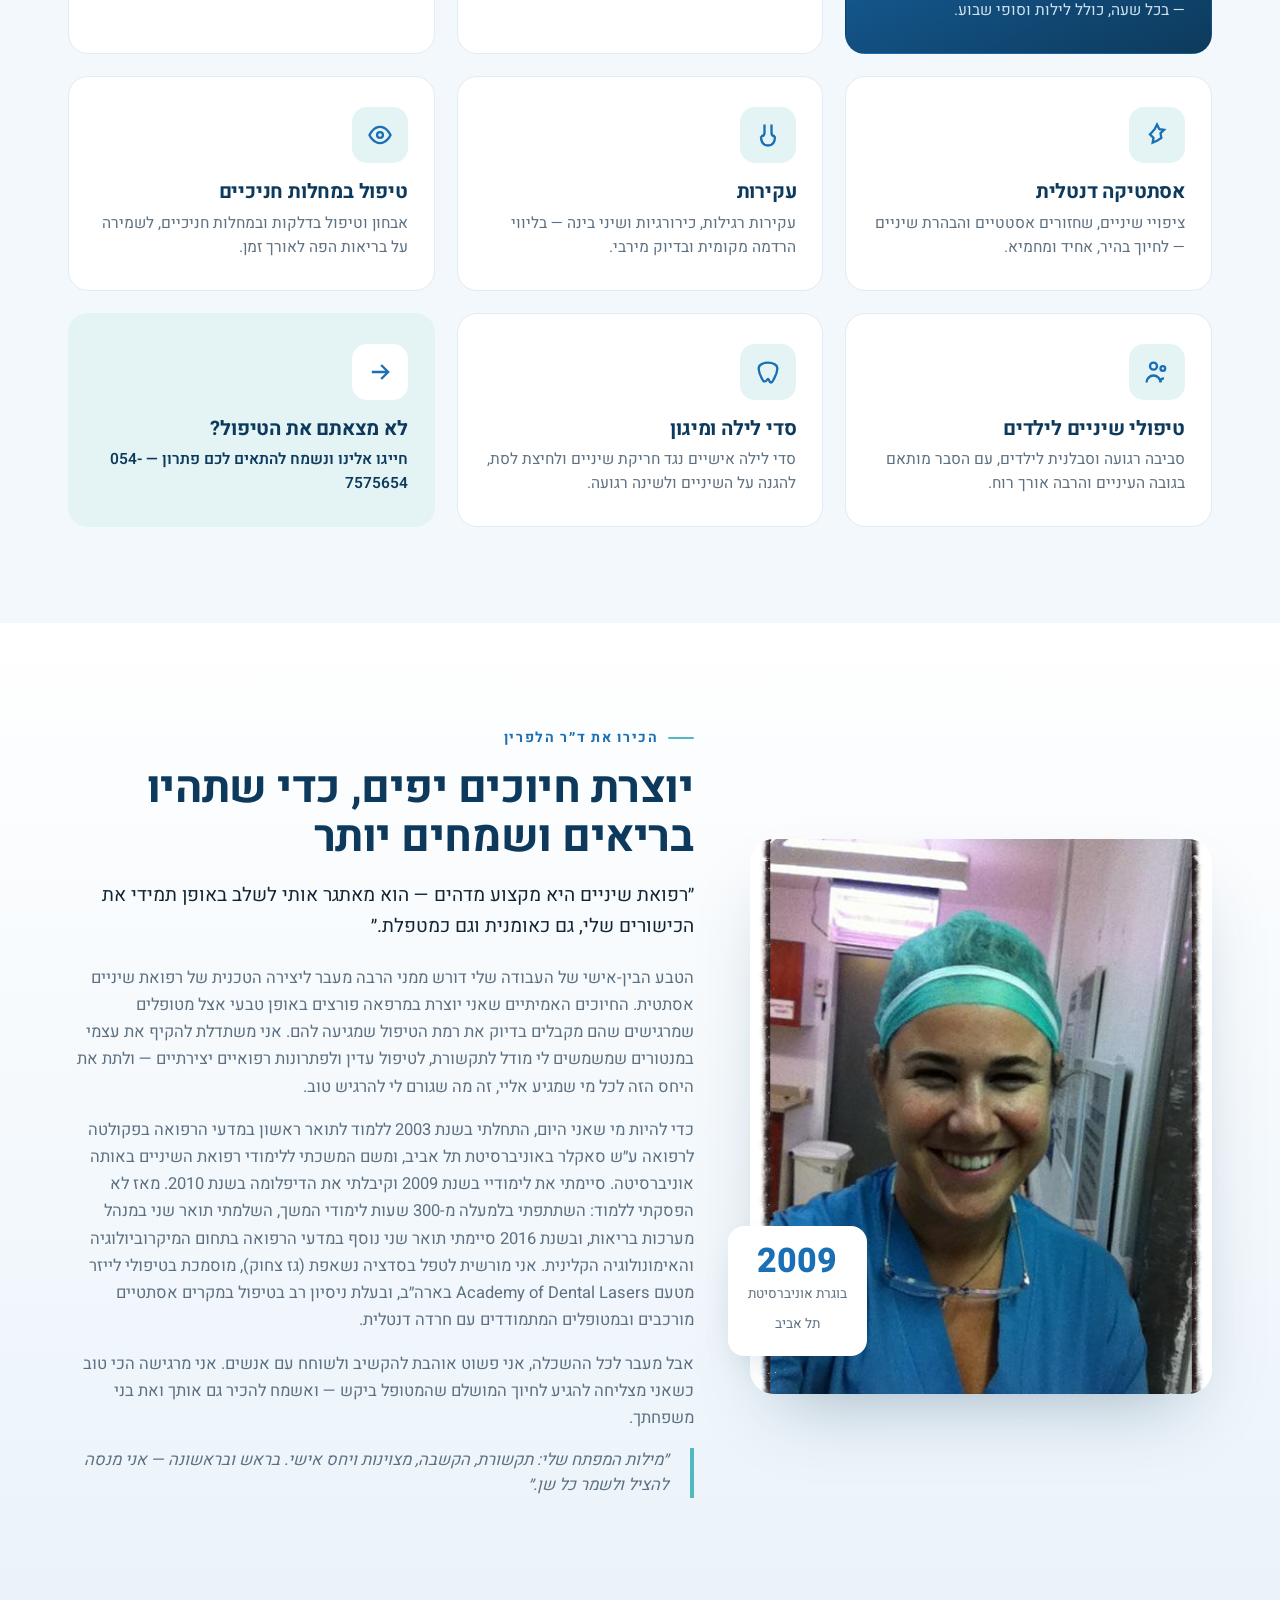
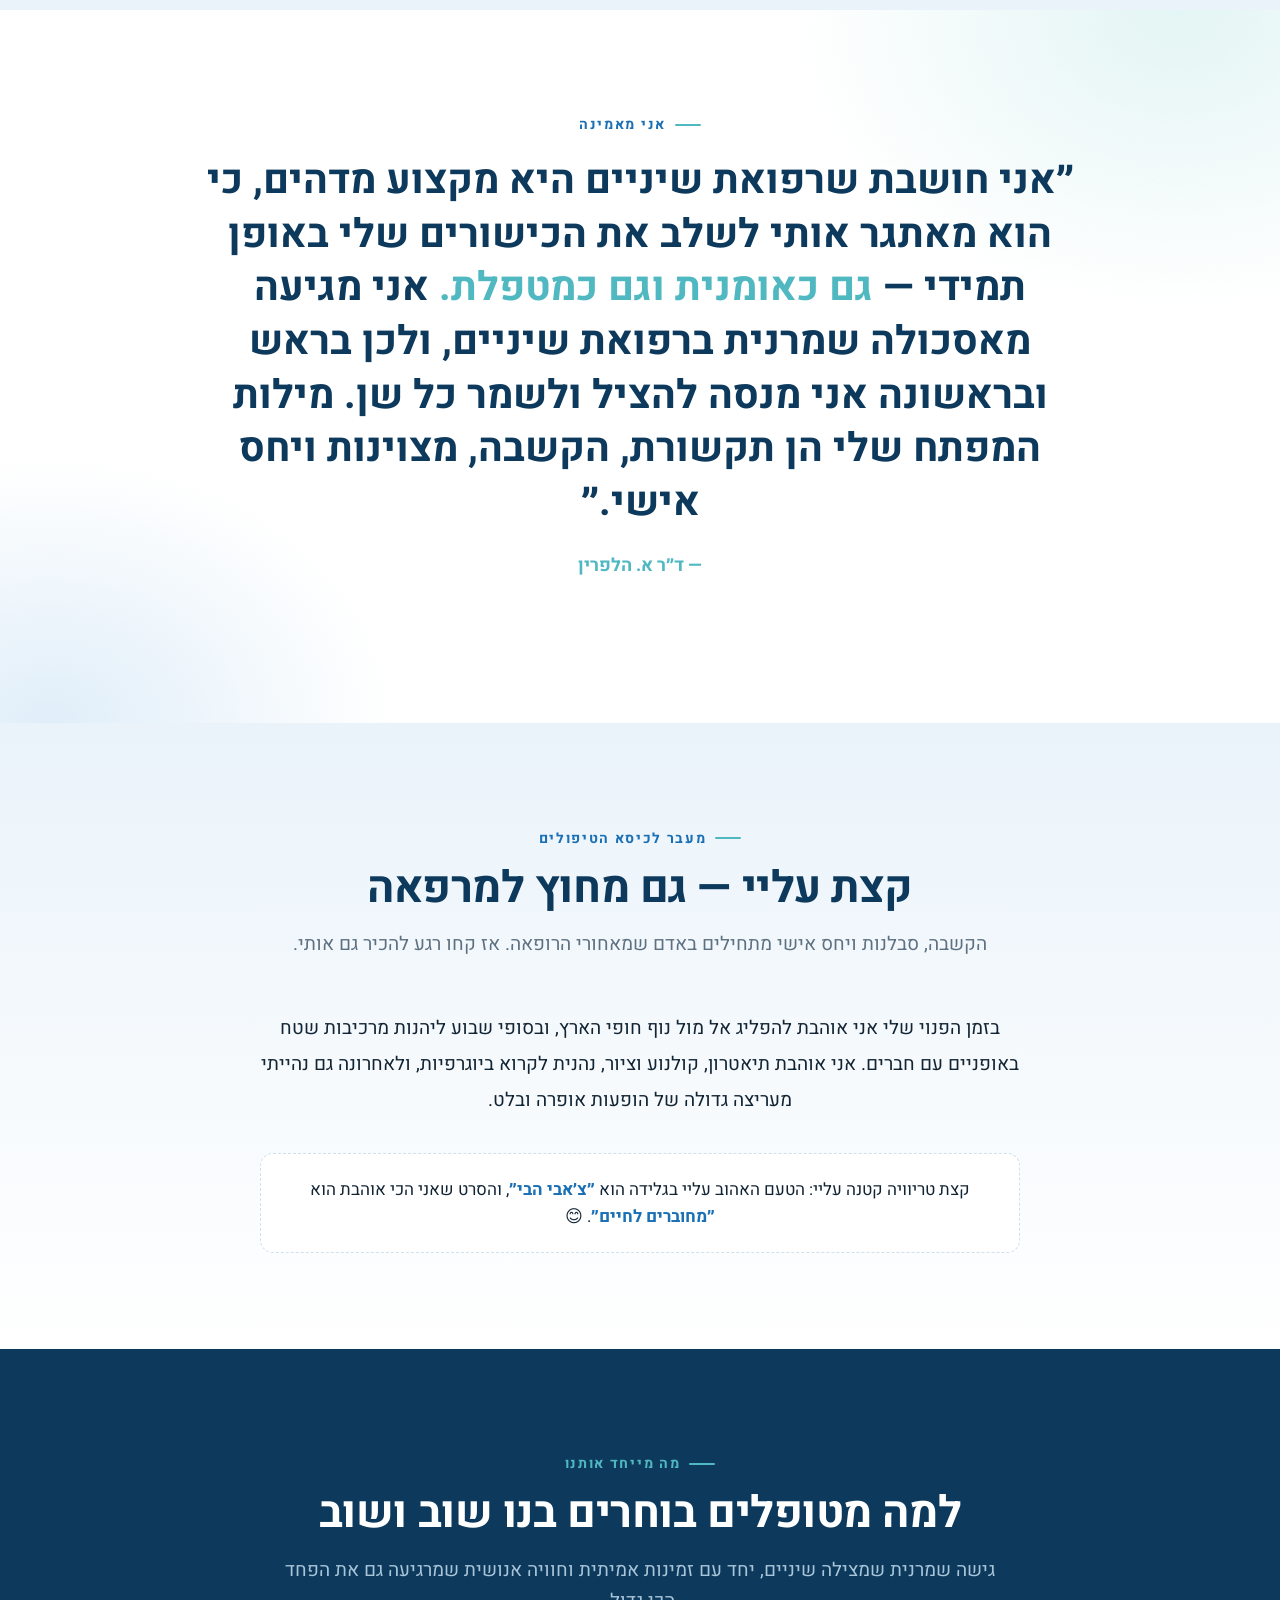
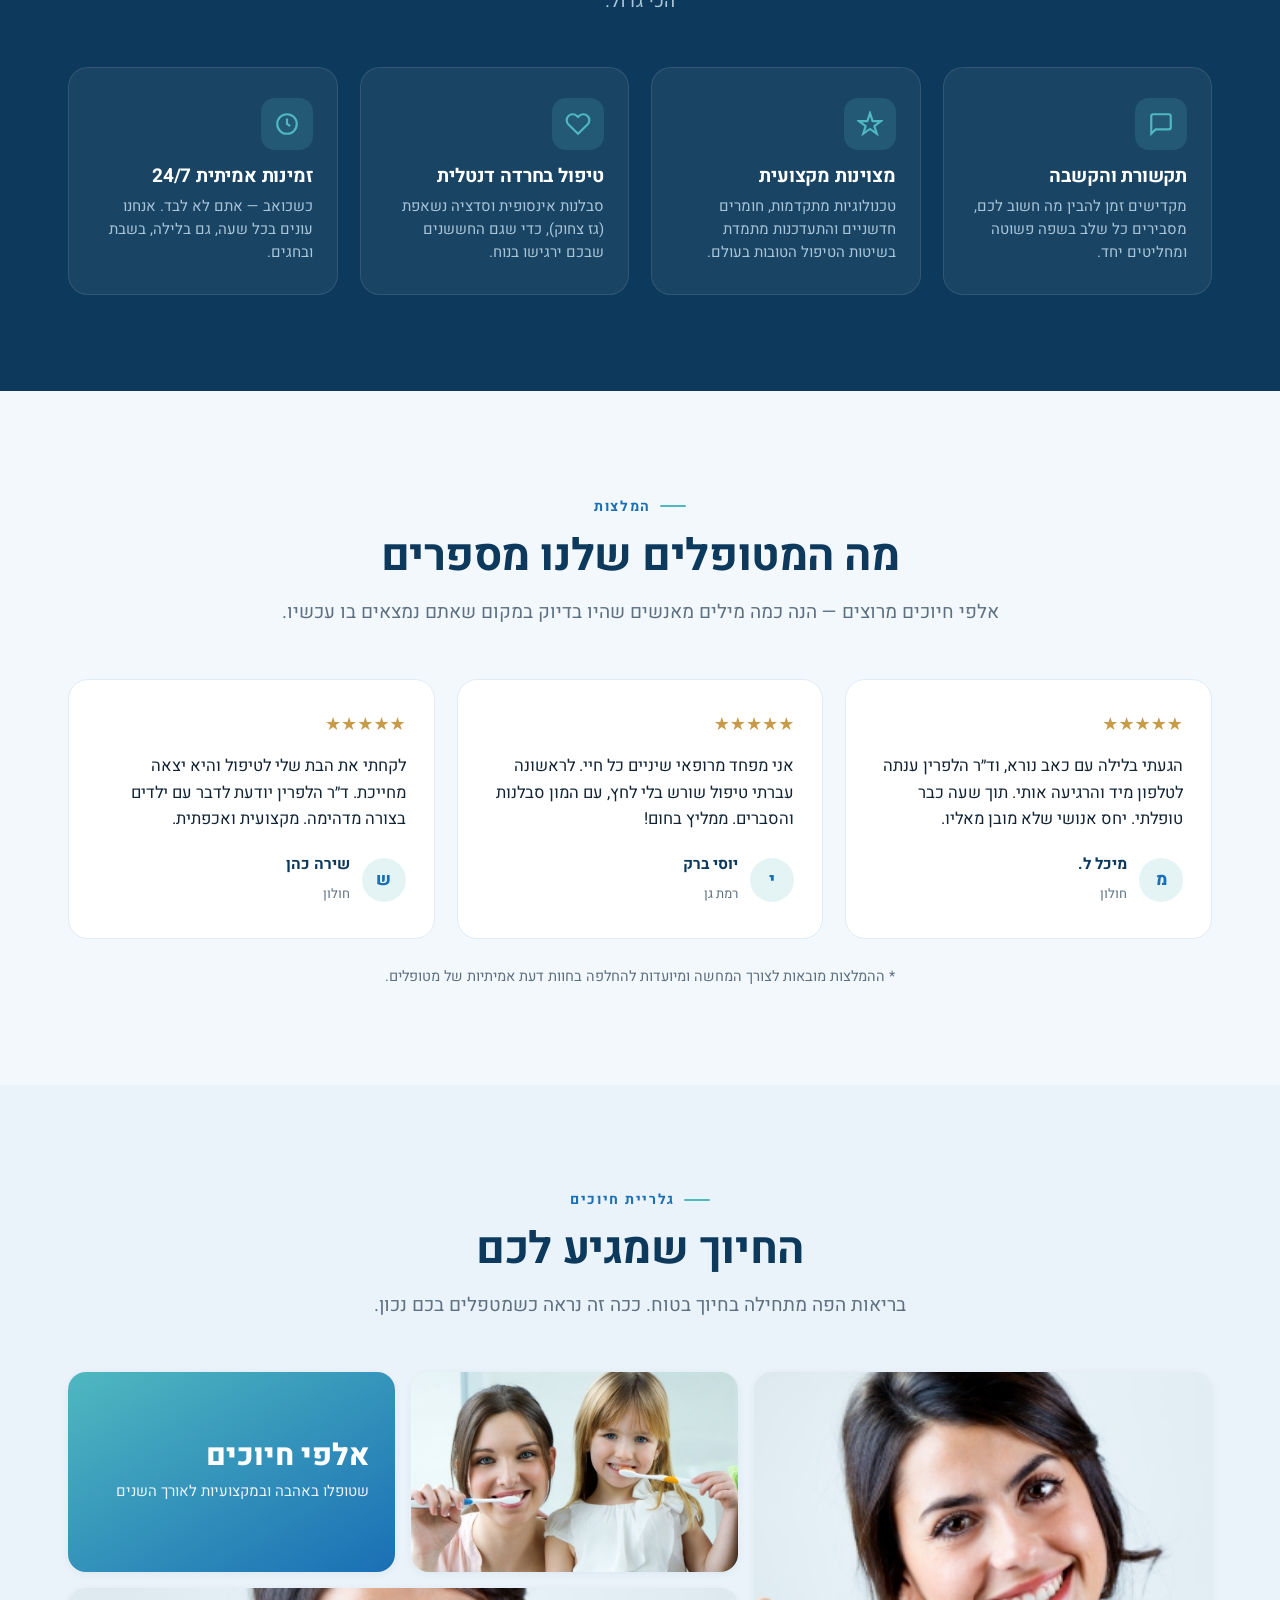
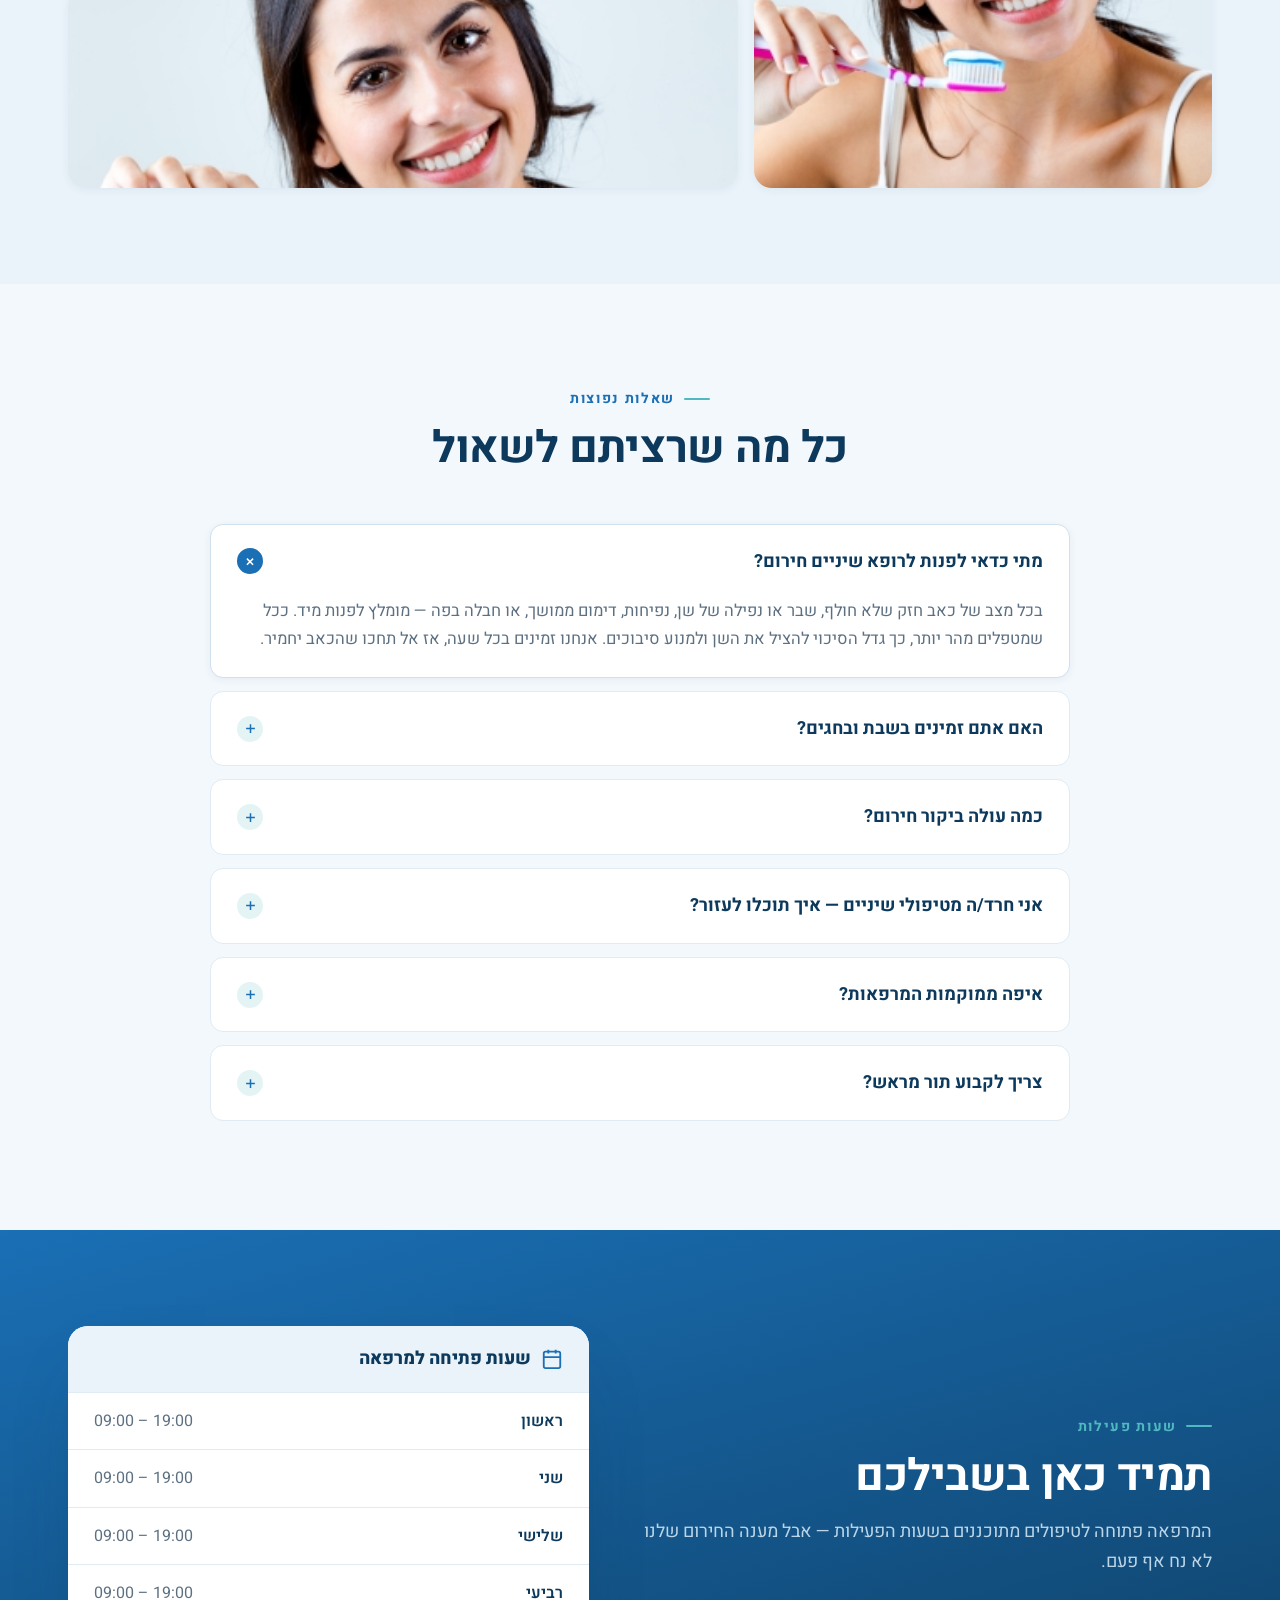
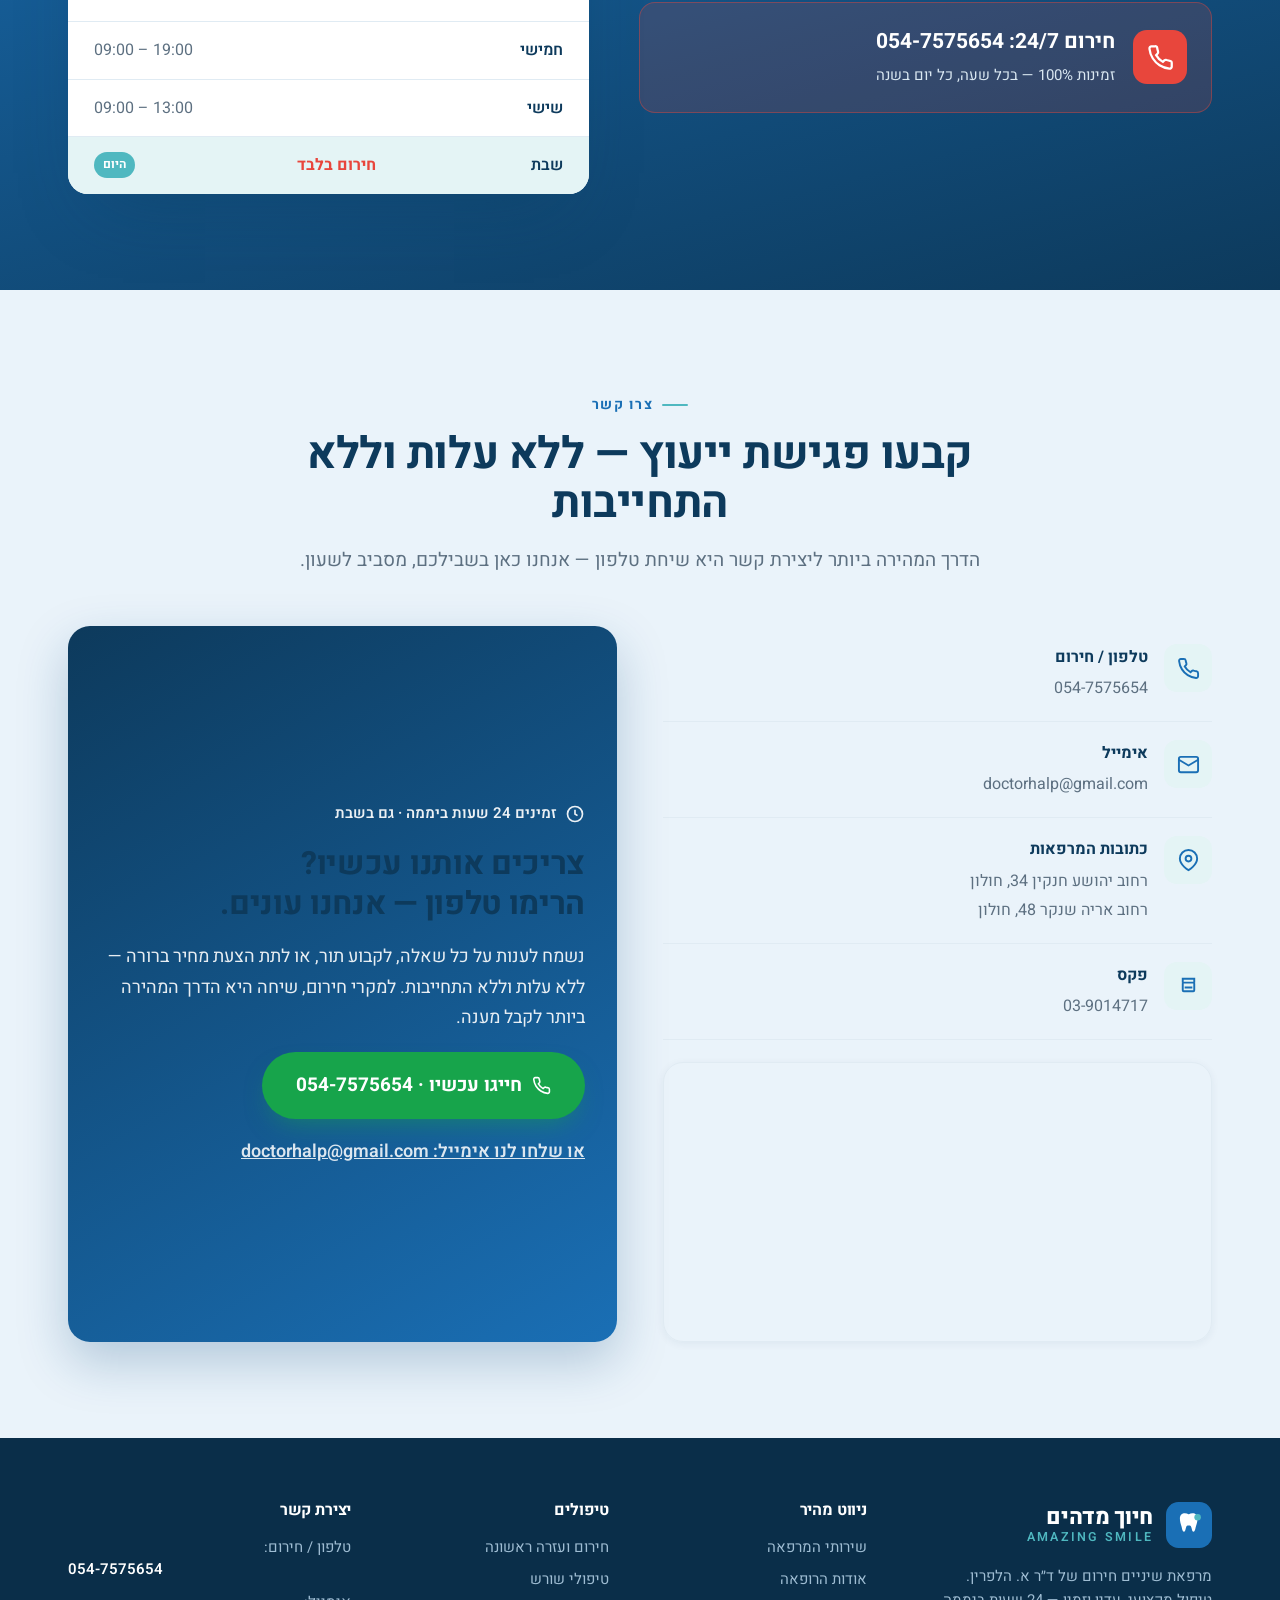
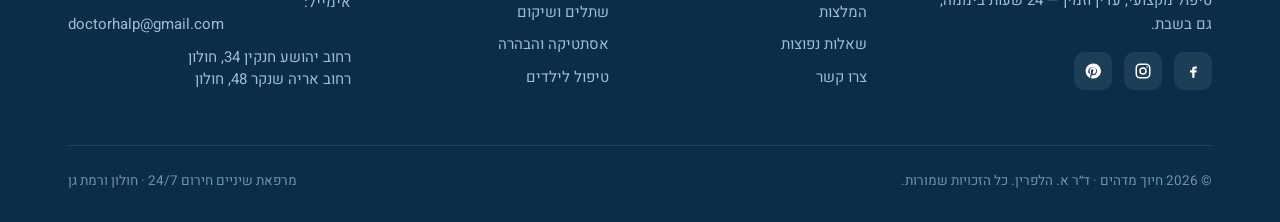
==== commit b0cc1a0e: "Restore Dr. Halperin's authentic first-person prose (about, credo, hobbies) per owner feedback" ====
--- a/index.html
+++ b/index.html
@@ -278,15 +278,9 @@
       <span class="eyebrow">הכירו את ד״ר הלפרין</span>
       <h2>יוצרת חיוכים יפים, כדי שתהיו בריאים ושמחים יותר</h2>
       <p class="intro">״רפואת שיניים היא מקצוע מדהים — הוא מאתגר אותי לשלב באופן תמידי את הכישורים שלי, גם כאומנית וגם כמטפלת.״</p>
-      <p>החיוכים האמיתיים שאני יוצרת במרפאתי פורצים באופן טבעי ממטופלים שמרגישים שהם מקבלים בדיוק את רמת הטיפול שמגיעה להם. לתת את היחס הזה לכל מי שמגיע אליי — זה מה שגורם לי להרגיש טוב.</p>
-      <ul class="creds">
-        <li><svg viewBox="0 0 24 24" fill="none" stroke="currentColor" stroke-width="2.4"><path d="M20 6L9 17l-5-5"/></svg>בוגרת רפואת שיניים, אוניברסיטת תל אביב</li>
-        <li><svg viewBox="0 0 24 24" fill="none" stroke="currentColor" stroke-width="2.4"><path d="M20 6L9 17l-5-5"/></svg>שני תארים שניים — מנהל בריאות ומדעי הרפואה</li>
-        <li><svg viewBox="0 0 24 24" fill="none" stroke="currentColor" stroke-width="2.4"><path d="M20 6L9 17l-5-5"/></svg>מעל 300 שעות לימודי המשך והתמחות</li>
-        <li><svg viewBox="0 0 24 24" fill="none" stroke="currentColor" stroke-width="2.4"><path d="M20 6L9 17l-5-5"/></svg>מורשית לטיפול בסדציה נשאפת (גז צחוק)</li>
-        <li><svg viewBox="0 0 24 24" fill="none" stroke="currentColor" stroke-width="2.4"><path d="M20 6L9 17l-5-5"/></svg>מוסמכת בטיפולי לייזר — Academy of Dental Lasers</li>
-        <li><svg viewBox="0 0 24 24" fill="none" stroke="currentColor" stroke-width="2.4"><path d="M20 6L9 17l-5-5"/></svg>ניסיון רב במקרים אסתטיים מורכבים ובחרדה דנטלית</li>
-      </ul>
+      <p>הטבע הבין-אישי של העבודה שלי דורש ממני הרבה מעבר ליצירה הטכנית של רפואת שיניים אסתטית. החיוכים האמיתיים שאני יוצרת במרפאה פורצים באופן טבעי אצל מטופלים שמרגישים שהם מקבלים בדיוק את רמת הטיפול שמגיעה להם. אני משתדלת להקיף את עצמי במנטורים שמשמשים לי מודל לתקשורת, לטיפול עדין ולפתרונות רפואיים יצירתיים — ולתת את היחס הזה לכל מי שמגיע אליי, זה מה שגורם לי להרגיש טוב.</p>
+      <p>כדי להיות מי שאני היום, התחלתי בשנת 2003 ללמוד לתואר ראשון במדעי הרפואה בפקולטה לרפואה ע״ש סאקלר באוניברסיטת תל אביב, ומשם המשכתי ללימודי רפואת השיניים באותה אוניברסיטה. סיימתי את לימודיי בשנת 2009 וקיבלתי את הדיפלומה בשנת 2010. מאז לא הפסקתי ללמוד: השתתפתי בלמעלה מ-300 שעות לימודי המשך, השלמתי תואר שני במנהל מערכות בריאות, ובשנת 2016 סיימתי תואר שני נוסף במדעי הרפואה בתחום המיקרוביולוגיה והאימונולוגיה הקלינית. אני מורשית לטפל בסדציה נשאפת (גז צחוק), מוסמכת בטיפולי לייזר מטעם Academy of Dental Lasers בארה״ב, ובעלת ניסיון רב בטיפול במקרים אסתטיים מורכבים ובמטופלים המתמודדים עם חרדה דנטלית.</p>
+      <p>אבל מעבר לכל ההשכלה, אני פשוט אוהבת להקשיב ולשוחח עם אנשים. אני מרגישה הכי טוב כשאני מצליחה להגיע לחיוך המושלם שהמטופל ביקש — ואשמח להכיר גם אותך ואת בני משפחתך.</p>
       <p class="pullquote">״מילות המפתח שלי: תקשורת, הקשבה, מצוינות ויחס אישי. בראש ובראשונה — אני מנסה להציל ולשמר כל שן.״</p>
     </div>
   </div>
@@ -297,24 +291,8 @@
   <div class="wrap">
     <div class="credo-head reveal">
       <span class="eyebrow">אני מאמינה</span>
-      <p class="credo-lead">״כל מי שיושב בכיסא הטיפולים הוא קודם כל אדם — עם פחד, עם סיפור ועם תקווה. <span class="mark">תפקידי להקשיב לפני שאני מטפלת,</span> ולהפוך את החוויה לעדינה ככל האפשר.״</p>
-    </div>
-    <div class="credo-grid">
-      <div class="creed reveal">
-        <div class="num">01</div>
-        <h3>קודם כל — <em>לשמר ולהציל</em></h3>
-        <p>שן טבעית תמיד עדיפה. אני פועלת בגישה שמרנית שמטרתה הראשונה היא להציל את השן שלכם, לא להחליף אותה.</p>
-      </div>
-      <div class="creed reveal">
-        <div class="num">02</div>
-        <h3>טיפול <em>בלי פחד</em></h3>
-        <p>חרדה דנטלית אינה חולשה. בסבלנות, בהסבר ובסדציה נשאפת אני דואגת שתרגישו בטוחים ורגועים מהרגע הראשון.</p>
-      </div>
-      <div class="creed reveal">
-        <div class="num">03</div>
-        <h3>שקיפות <em>וכבוד</em></h3>
-        <p>אתם זכאים לדעת בדיוק מה נעשה, למה וכמה זה יעלה — עוד לפני שמתחילים. בלי הפתעות, בלי לחץ.</p>
-      </div>
+      <p class="credo-lead">״אני חושבת שרפואת שיניים היא מקצוע מדהים, כי הוא מאתגר אותי לשלב את הכישורים שלי באופן תמידי — <span class="mark">גם כאומנית וגם כמטפלת.</span> אני מגיעה מאסכולה שמרנית ברפואת שיניים, ולכן בראש ובראשונה אני מנסה להציל ולשמר כל שן. מילות המפתח שלי הן תקשורת, הקשבה, מצוינות ויחס אישי.״</p>
+      <p class="credo-sign" style="font-family:var(--head);font-weight:700;color:var(--teal);font-size:18px;margin-top:22px">— ד״ר א. הלפרין</p>
     </div>
   </div>
 </section>
@@ -324,36 +302,13 @@
   <div class="wrap">
     <div class="sec-head center reveal">
       <span class="eyebrow">מעבר לכיסא הטיפולים</span>
-      <h2>קצת על ד״ר הלפרין — גם מחוץ למרפאה</h2>
-      <p>הקשבה, סבלנות ויחס אישי מתחילים באדם שמאחורי הרופאה. הנה כמה דברים שד״ר הלפרין אוהבת לעשות בזמנה הפנוי.</p>
-    </div>
-    <div class="hob-grid">
-      <div class="hob reveal">
-        <span class="ic"><svg viewBox="0 0 24 24" fill="none" stroke="currentColor" stroke-width="1.8"><path d="M4 4c3 1 5 1 8 0 0 5-1 8-4 9-3-1-4-4-4-9z"/><path d="M20 4c-2 .7-3.6.9-5.5.4M20 4c0 5-1 8-4 9"/><path d="M8 17c0 2 1.6 3 4 3s4-1 4-3"/></svg></span>
-        <div><b>תיאטרון וקולנוע</b><span>ערב טוב מתחיל באולם חשוך</span></div>
-      </div>
-      <div class="hob reveal">
-        <span class="ic"><svg viewBox="0 0 24 24" fill="none" stroke="currentColor" stroke-width="1.8"><circle cx="5.5" cy="17" r="3.2"/><circle cx="18.5" cy="17" r="3.2"/><path d="M5.5 17l4-7h5l4 7M9 6h3l2.5 4M9.5 17h4.5"/></svg></span>
-        <div><b>רכיבת שטח עם חברים</b><span>אופניים, טבע וקצת אדרנלין</span></div>
-      </div>
-      <div class="hob reveal">
-        <span class="ic"><svg viewBox="0 0 24 24" fill="none" stroke="currentColor" stroke-width="1.8"><path d="M11 3l-6 14h6zM13 7l4 10h-4M3 17c1.5 2 4 3 9 3s7.5-1 9-3"/></svg></span>
-        <div><b>הפלגה מול חופי הארץ</b><span>שקט, מלח ואופק פתוח</span></div>
-      </div>
-      <div class="hob reveal">
-        <span class="ic"><svg viewBox="0 0 24 24" fill="none" stroke="currentColor" stroke-width="1.8"><path d="M9 18V5l11-2v13"/><circle cx="6" cy="18" r="3"/><circle cx="17" cy="16" r="3"/></svg></span>
-        <div><b>הופעות אופרה ובלט</b><span>אהבה גדולה לבמה הקלאסית</span></div>
-      </div>
-      <div class="hob reveal">
-        <span class="ic"><svg viewBox="0 0 24 24" fill="none" stroke="currentColor" stroke-width="1.8"><path d="M4 5a2 2 0 012-2h13v16H6a2 2 0 00-2 2z"/><path d="M4 5v14M9 7h7M9 11h7"/></svg></span>
-        <div><b>קריאת ביוגרפיות</b><span>סיפורי חיים אמיתיים</span></div>
-      </div>
-      <div class="hob reveal">
-        <span class="ic"><svg viewBox="0 0 24 24" fill="none" stroke="currentColor" stroke-width="1.8"><path d="M12 3a9 9 0 100 18c1.4 0 2-1 2-2 0-.6-.3-1-.3-1.6 0-.8.6-1.4 1.4-1.4H17a4 4 0 004-4c0-4.4-4-8-9-8z"/><circle cx="7.5" cy="11" r="1.1" fill="currentColor" stroke="none"/><circle cx="11" cy="7.5" r="1.1" fill="currentColor" stroke="none"/><circle cx="15" cy="8" r="1.1" fill="currentColor" stroke="none"/></svg></span>
-        <div><b>ציור</b><span>היד שמטפלת גם יוצרת</span></div>
-      </div>
-    </div>
-    <p class="hob-note reveal">קצת טריוויה: הטעם האהוב עליי בגלידה הוא <b>״צ׳אבי הבי״</b>, והסרט שאני הכי אוהבת הוא <b>״מחוברים לחיים״</b>.</p>
+      <h2>קצת עליי — גם מחוץ למרפאה</h2>
+      <p>הקשבה, סבלנות ויחס אישי מתחילים באדם שמאחורי הרופאה. אז קחו רגע להכיר גם אותי.</p>
+    </div>
+    <div class="hob-prose reveal" style="max-width:760px;margin:0 auto;text-align:center;font-size:19px;line-height:1.9;color:var(--ink)">
+      <p>בזמן הפנוי שלי אני אוהבת להפליג אל מול נוף חופי הארץ, ובסופי שבוע ליהנות מרכיבות שטח באופניים עם חברים. אני אוהבת תיאטרון, קולנוע וציור, נהנית לקרוא ביוגרפיות, ולאחרונה גם נהייתי מעריצה גדולה של הופעות אופרה ובלט.</p>
+    </div>
+    <p class="hob-note reveal">קצת טריוויה קטנה עליי: הטעם האהוב עליי בגלידה הוא <b>״צ׳אבי הבי״</b>, והסרט שאני הכי אוהבת הוא <b>״מחוברים לחיים״</b>. 😊</p>
   </div>
 </section>
 
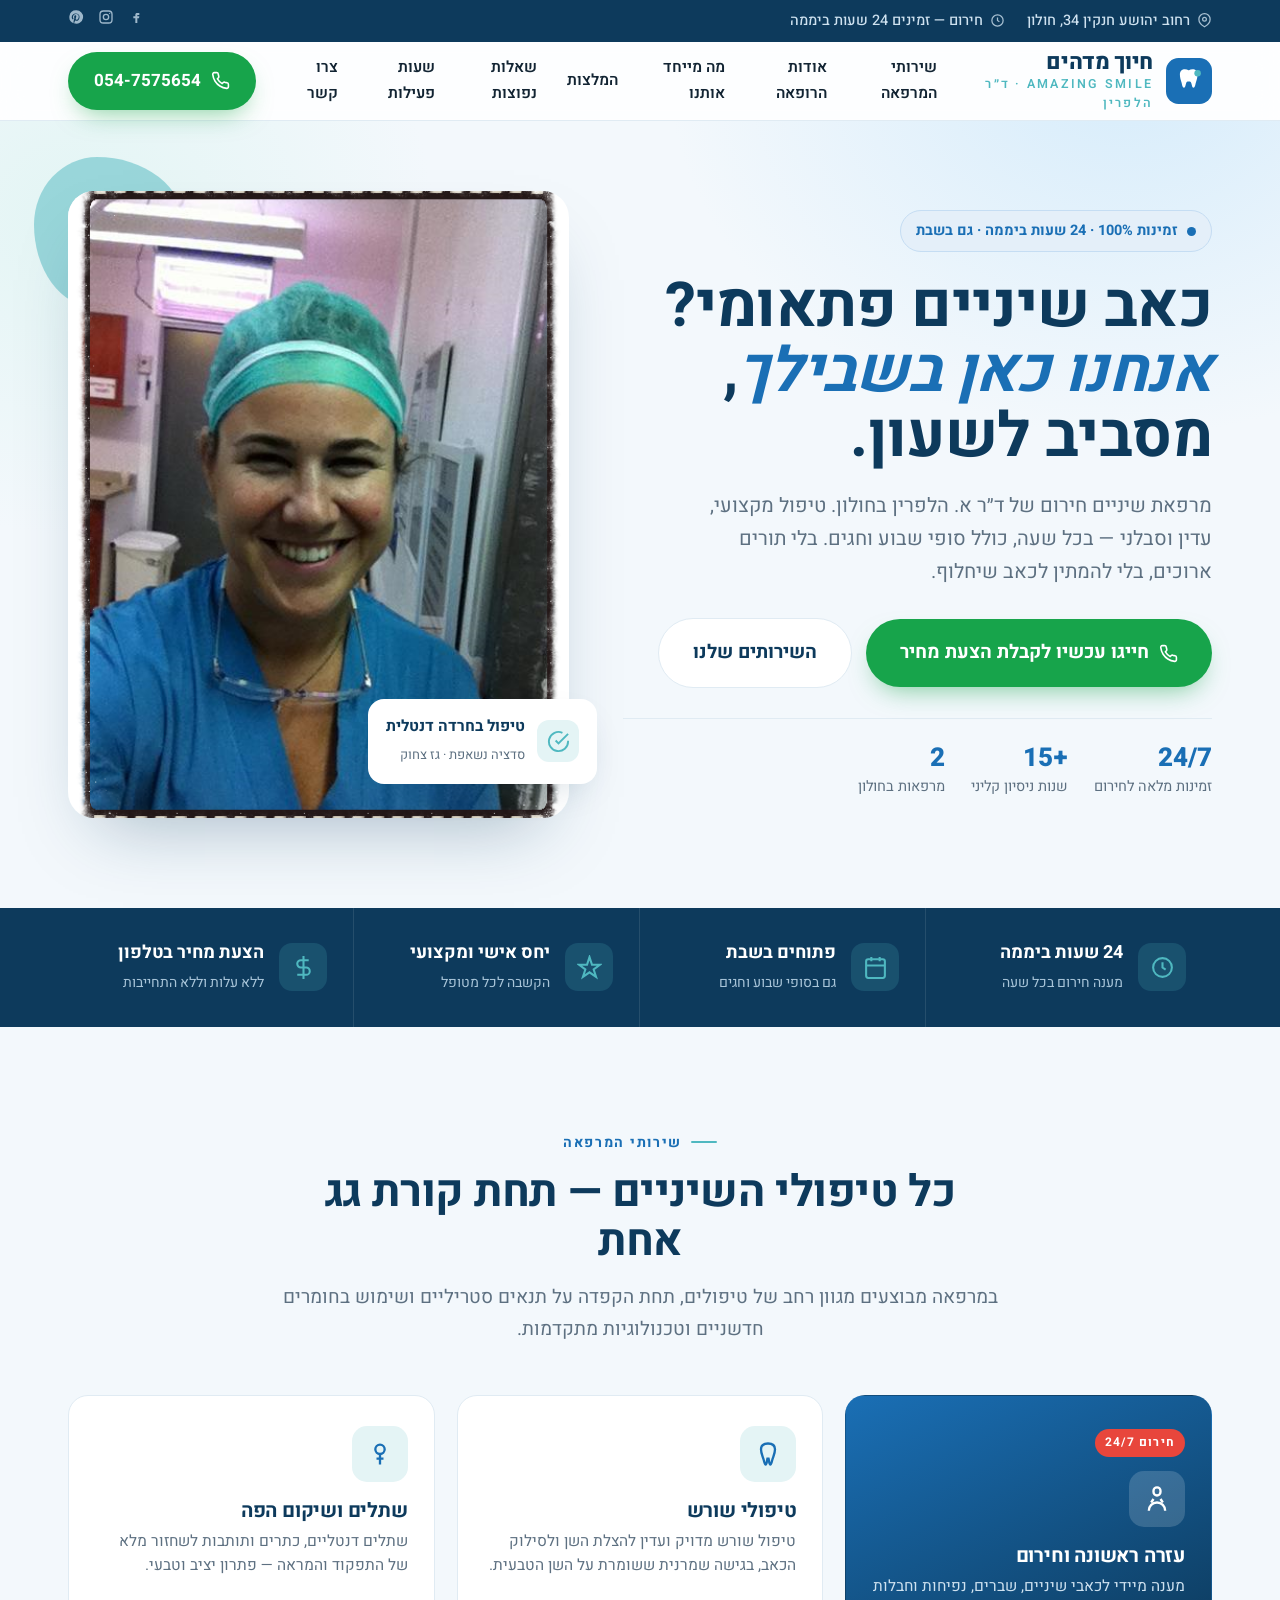
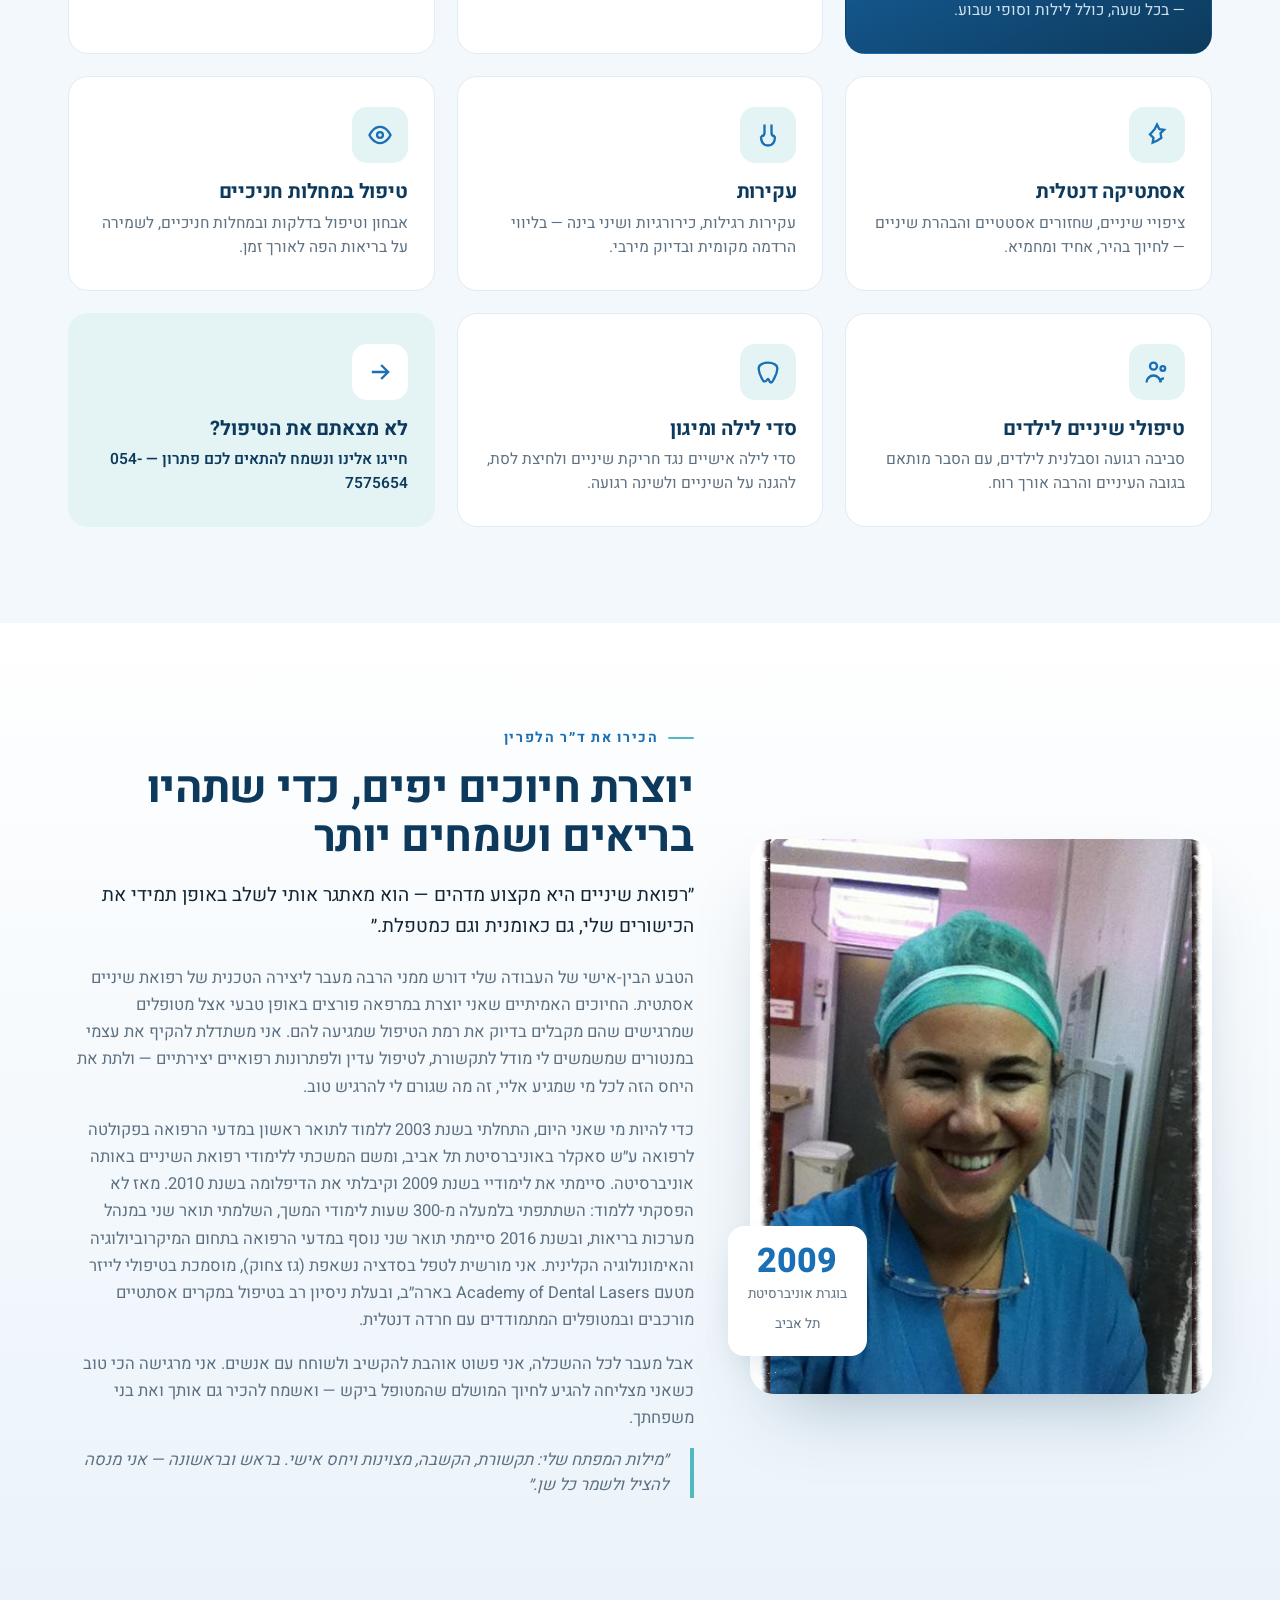
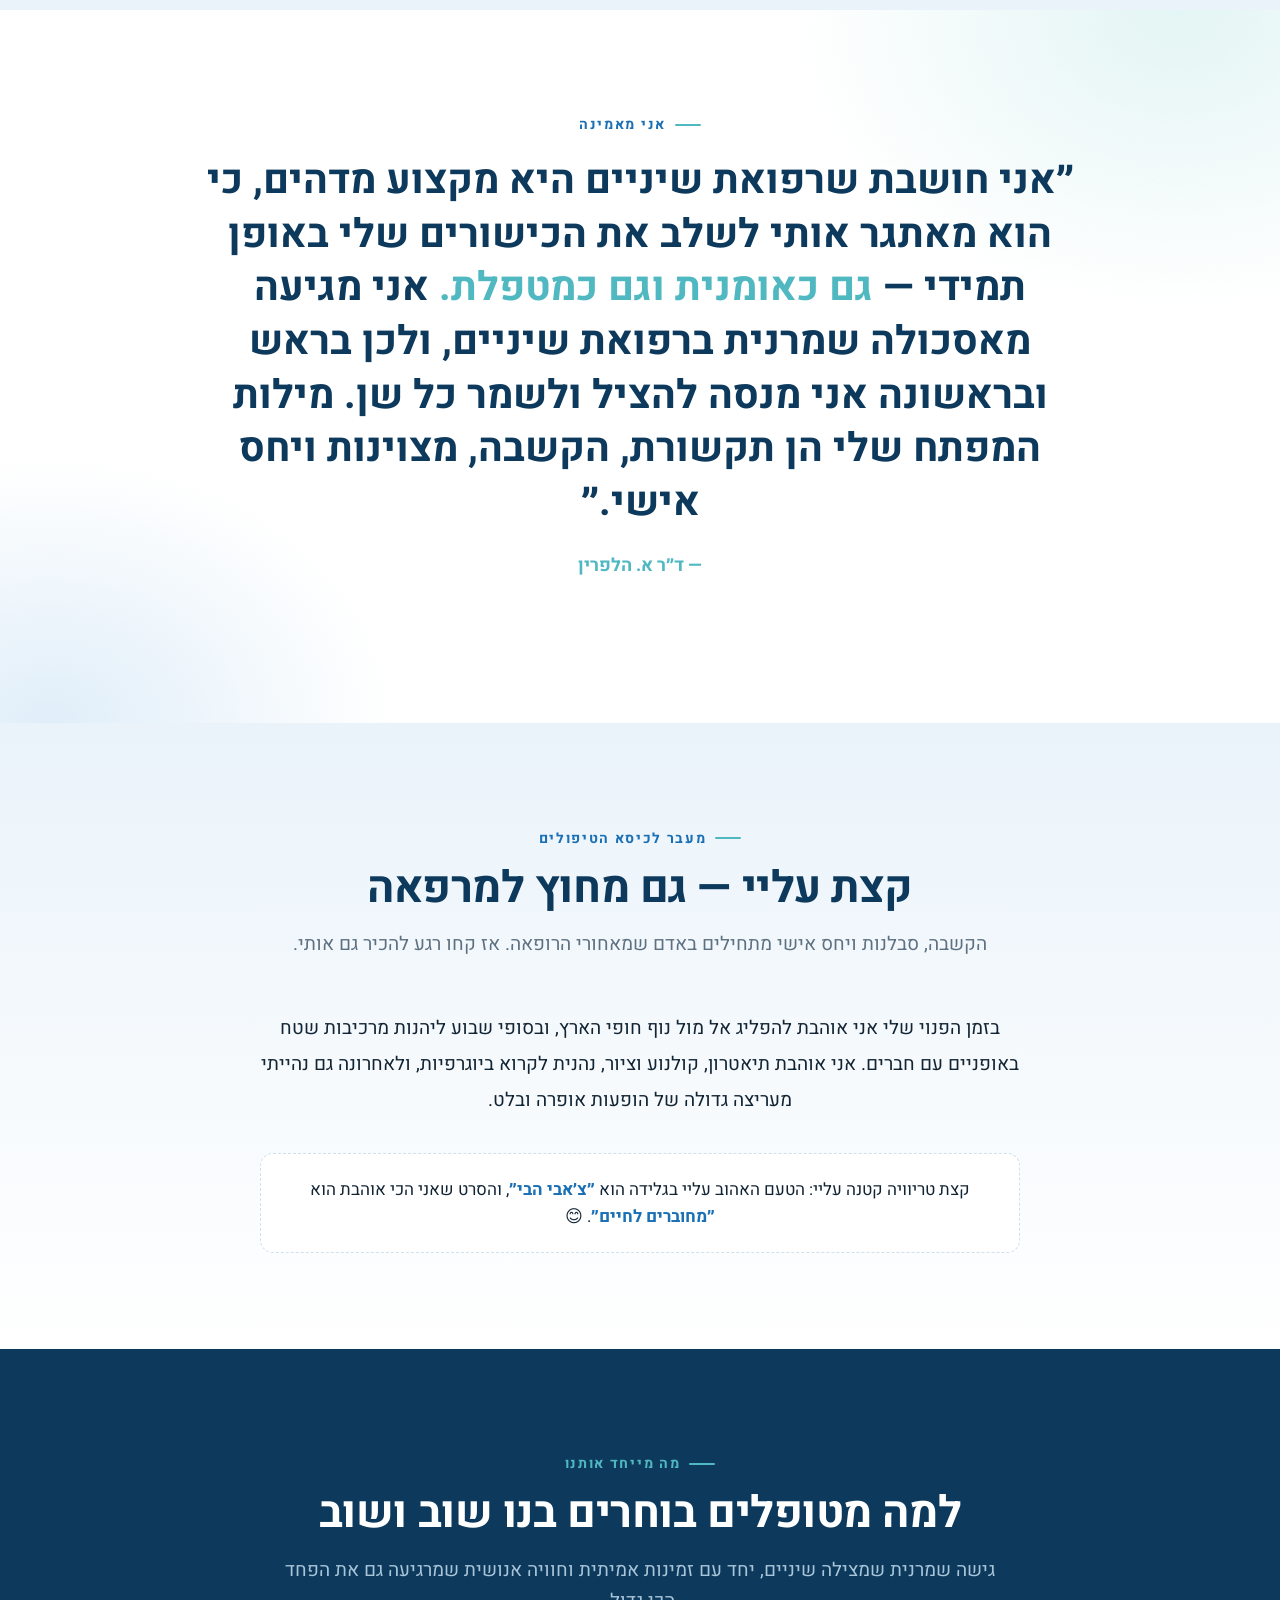
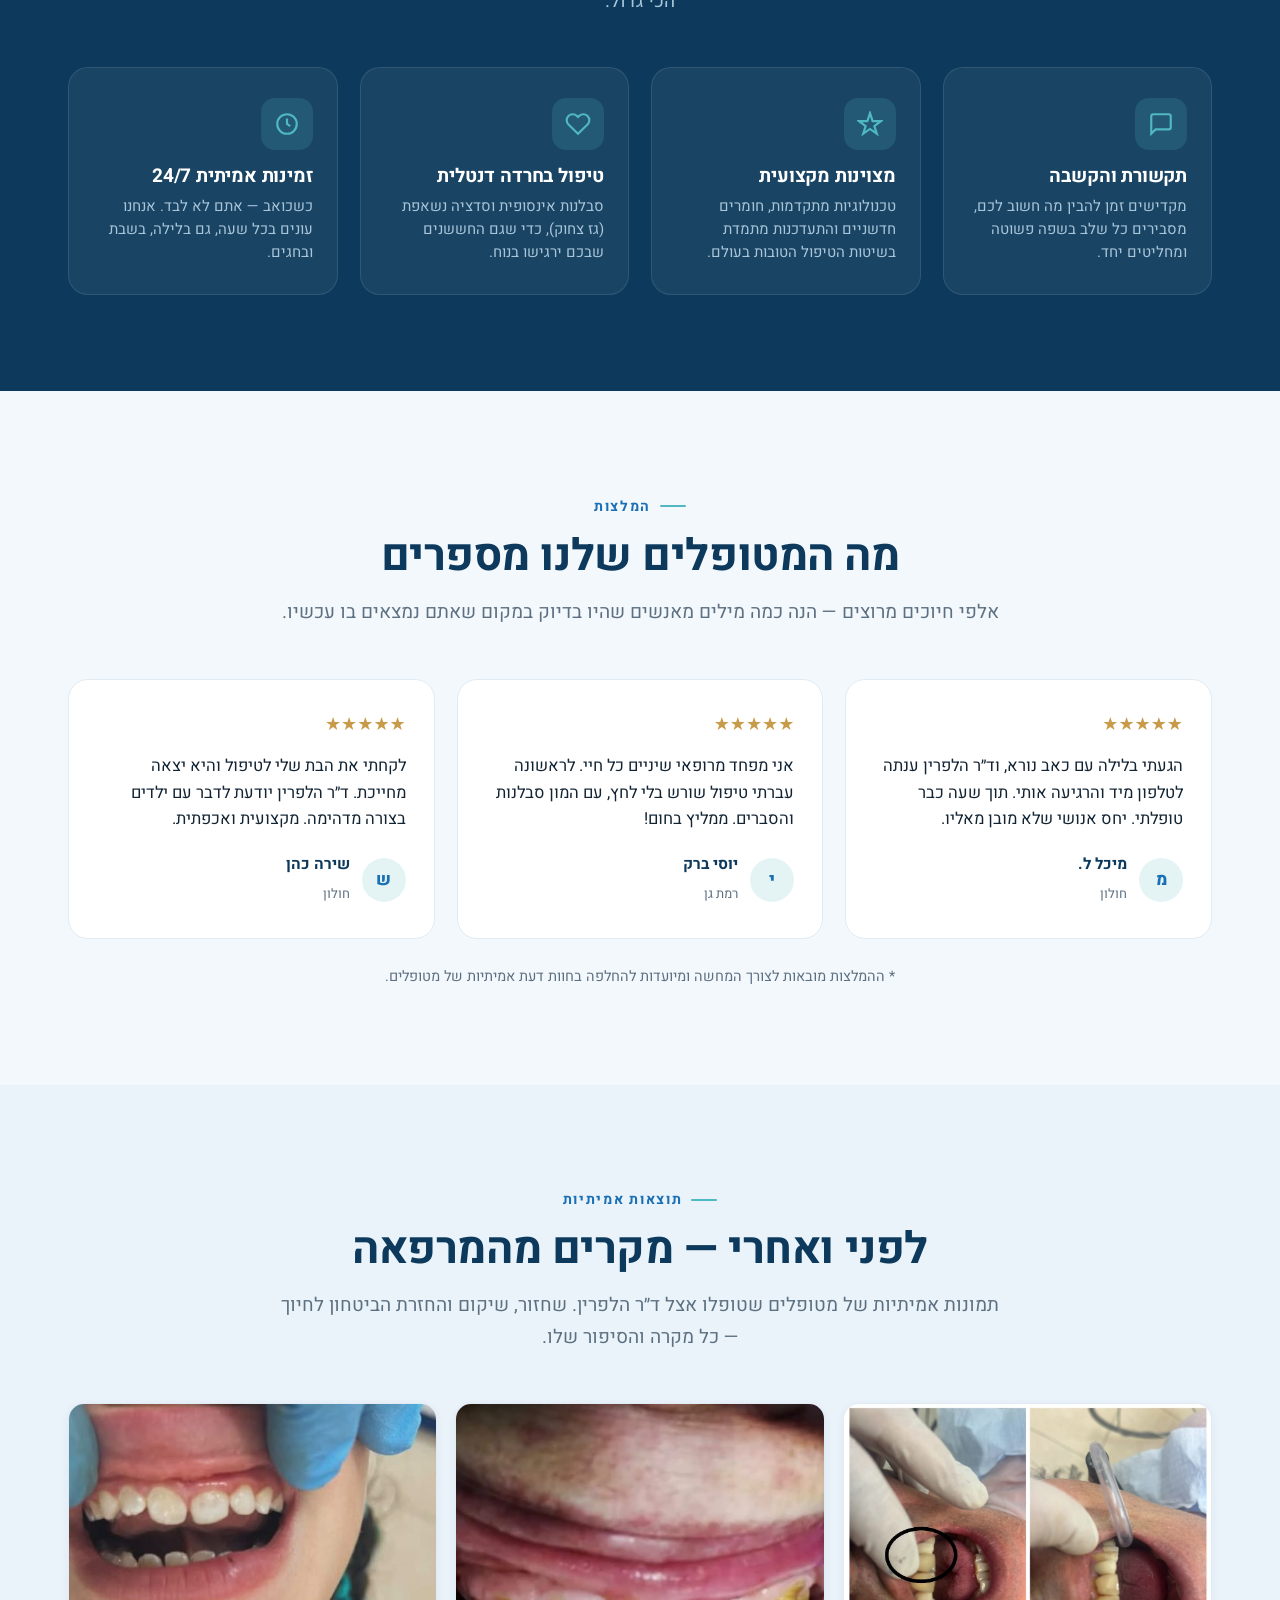
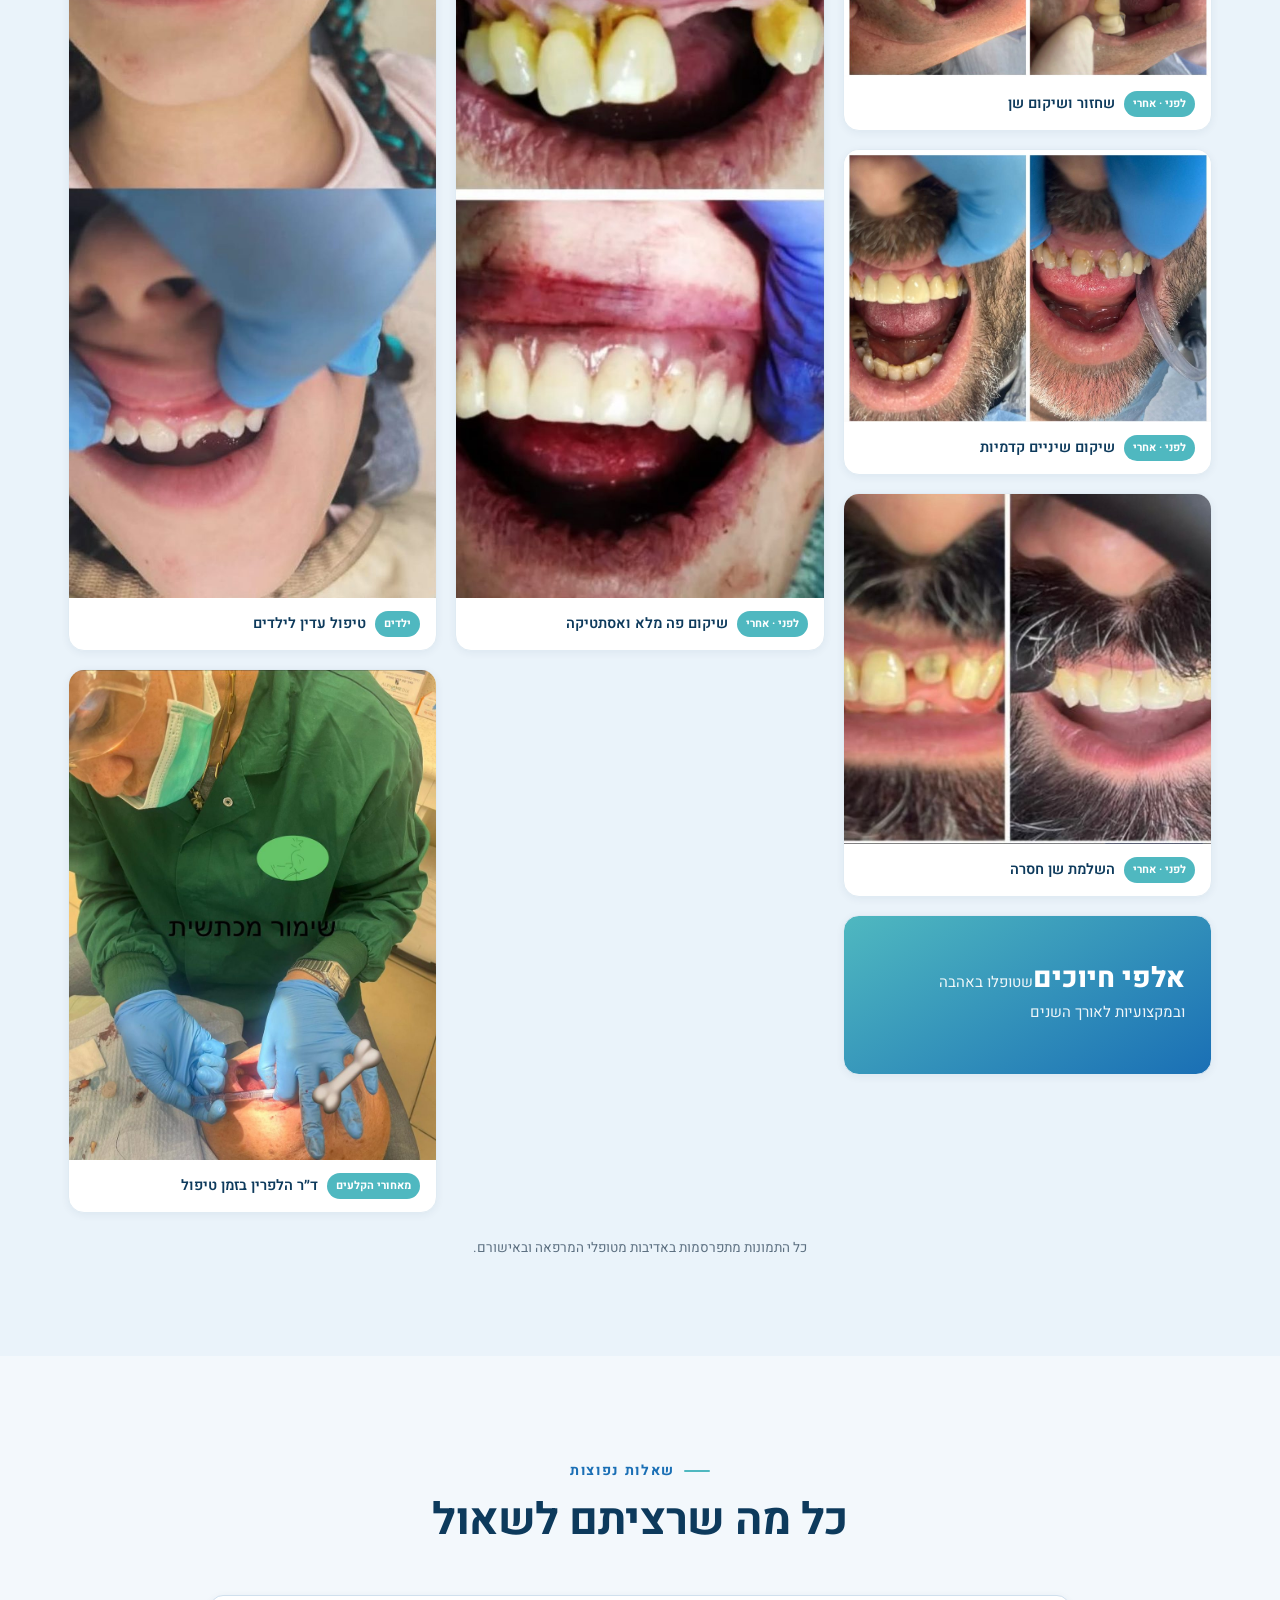
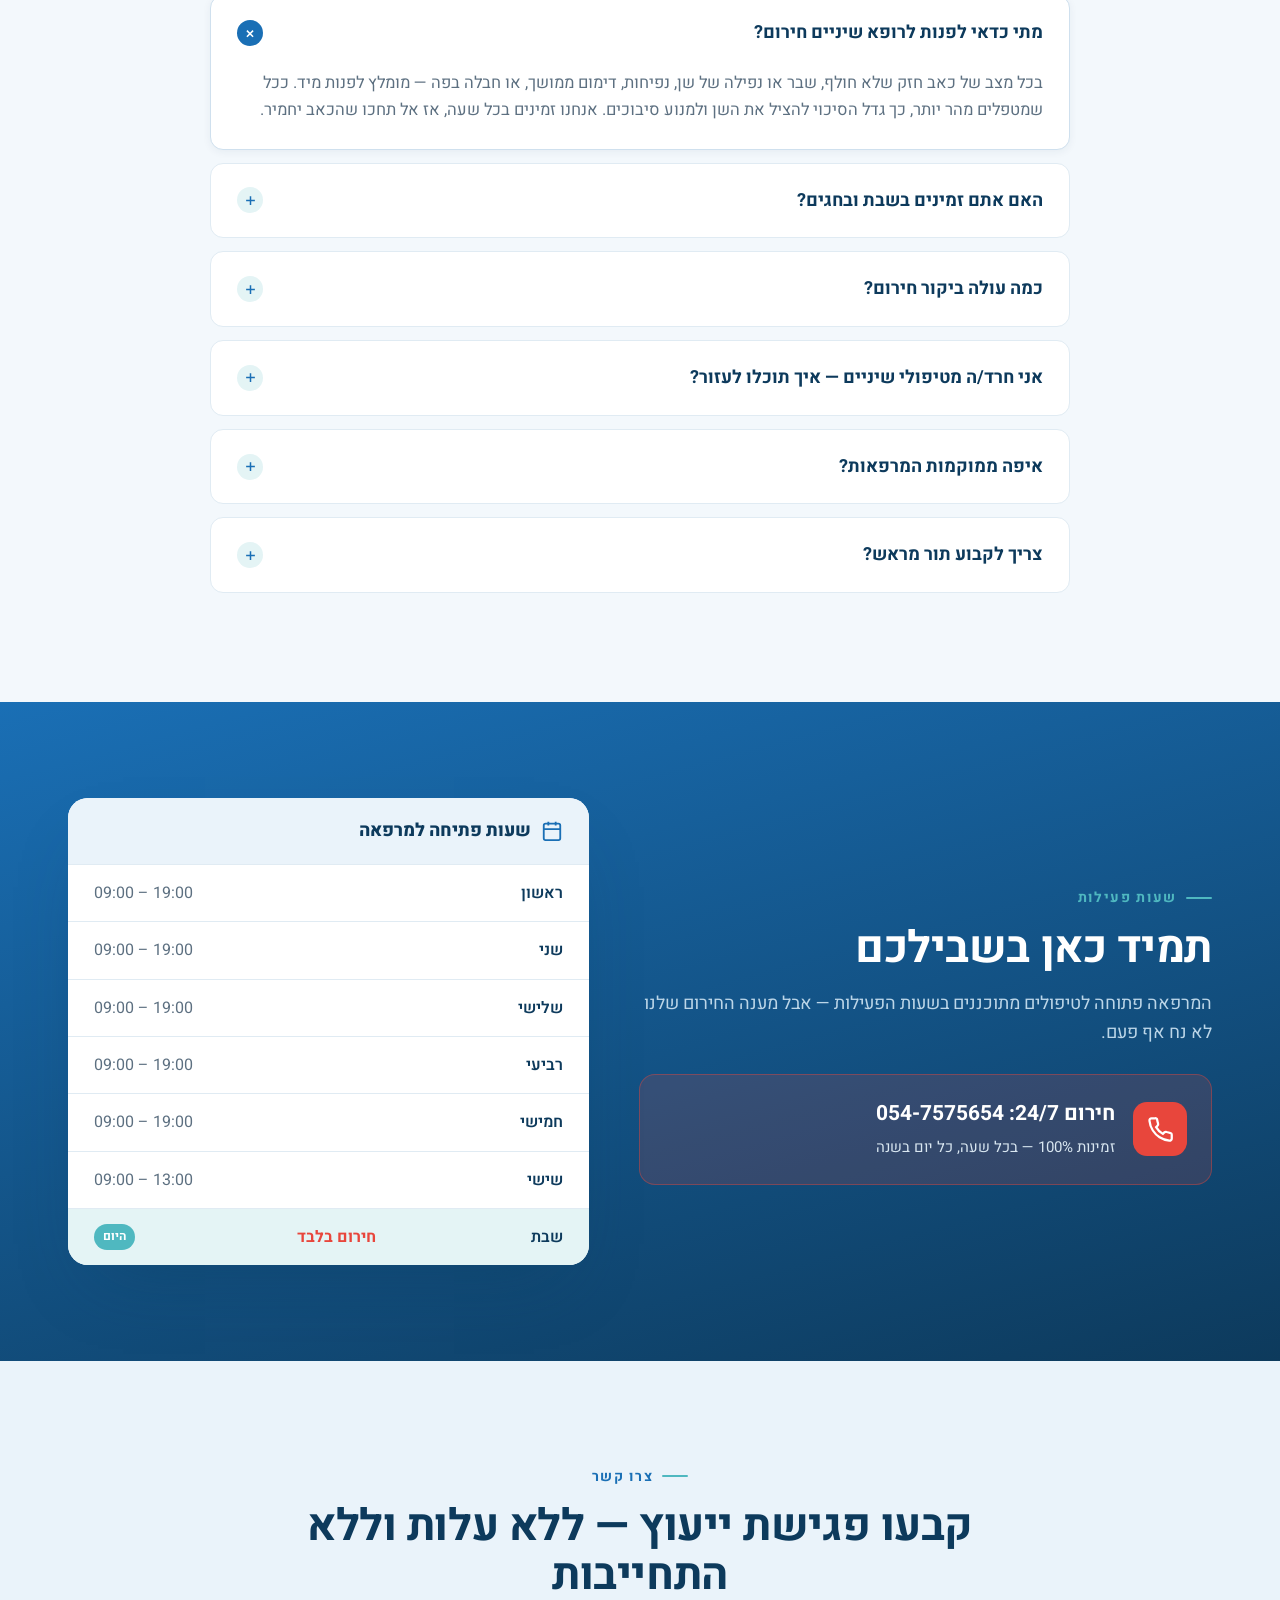
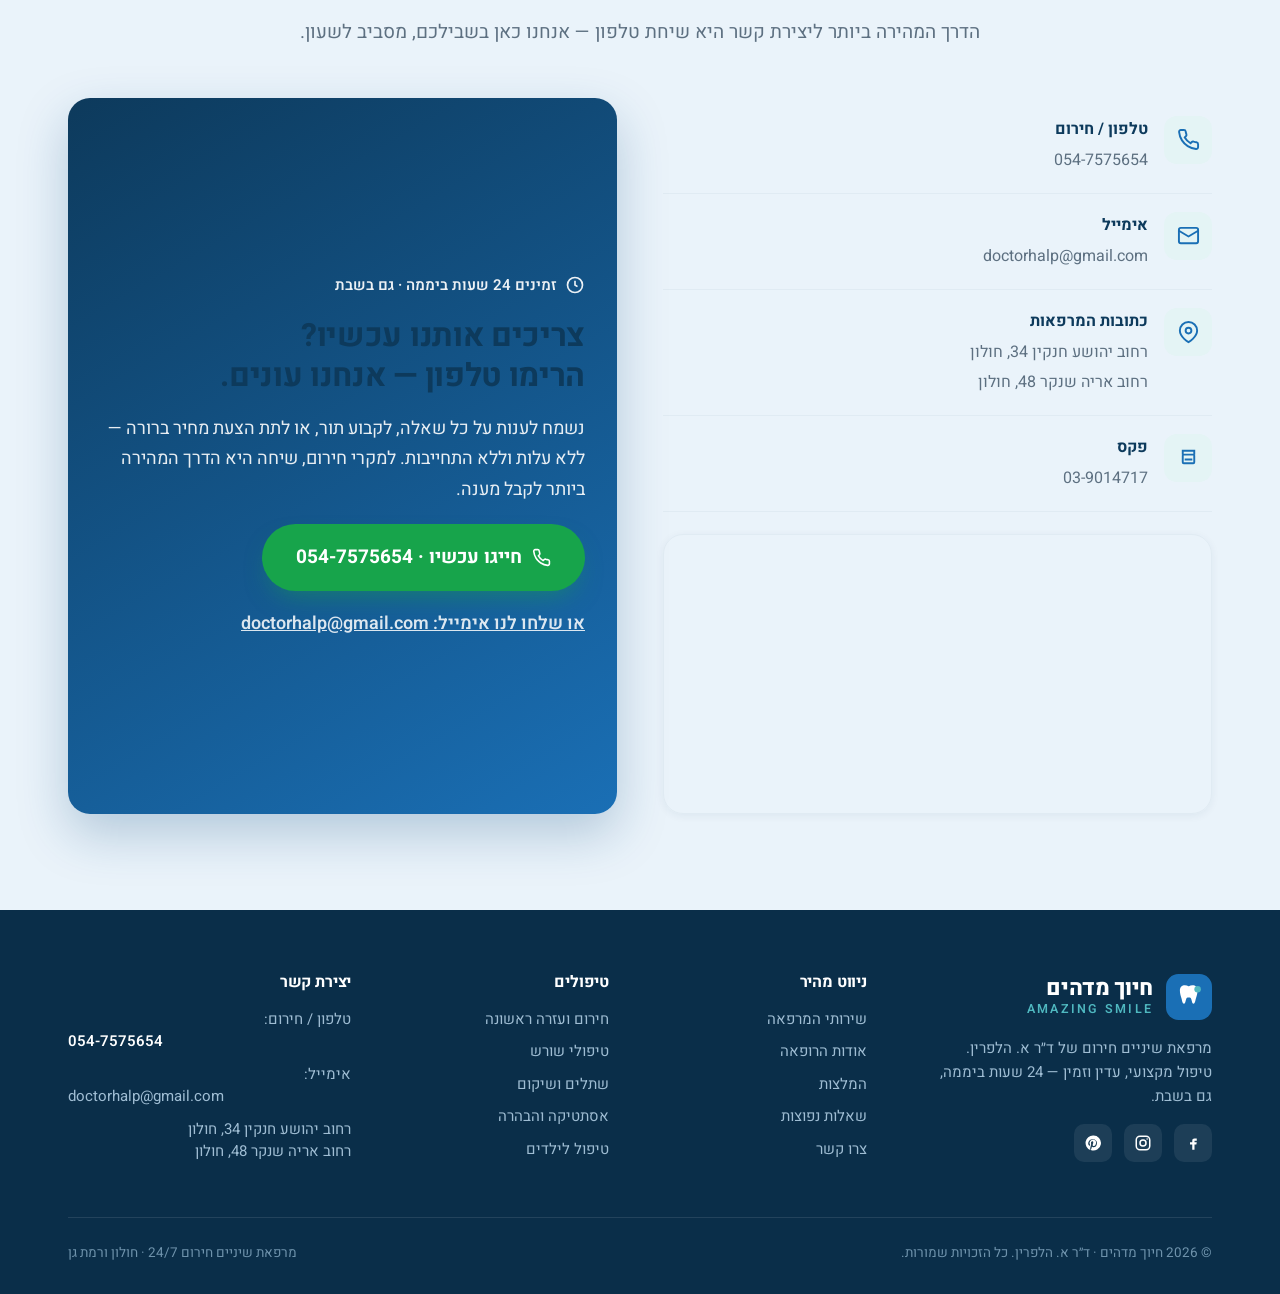
==== commit d36c4064: "Gallery: replace stock photos with real before/after clinic cases + doctor-at-work" ====
--- a/index.html
+++ b/index.html
@@ -378,16 +378,20 @@
 <section class="block gallery">
   <div class="wrap">
     <div class="sec-head center reveal">
-      <span class="eyebrow">גלריית חיוכים</span>
-      <h2>החיוך שמגיע לכם</h2>
-      <p>בריאות הפה מתחילה בחיוך בטוח. ככה זה נראה כשמטפלים בכם נכון.</p>
-    </div>
-    <div class="gal-grid reveal">
-      <div class="g g1"><img src="assets/gallery2.jpg" alt="חיוך בריא"></div>
-      <div class="g"><img src="assets/gallery3.jpg" alt="היגיינת פה למשפחה"></div>
-      <div class="g gtxt"><b>אלפי חיוכים</b><span>שטופלו באהבה ובמקצועיות לאורך השנים</span></div>
-      <div class="g" style="grid-column:span 2"><img src="assets/gallery2.jpg" alt="שיניים בריאות" style="object-position:center 30%"></div>
-    </div>
+      <span class="eyebrow">תוצאות אמיתיות</span>
+      <h2>לפני ואחרי — מקרים מהמרפאה</h2>
+      <p>תמונות אמיתיות של מטופלים שטופלו אצל ד״ר הלפרין. שחזור, שיקום והחזרת הביטחון לחיוך — כל מקרה והסיפור שלו.</p>
+    </div>
+    <div class="ba-grid reveal">
+      <figure class="ba"><img src="assets/case-implant.jpg" alt="לפני ואחרי — שחזור ושיקום שן" loading="lazy"><figcaption class="cap"><span class="tag">לפני · אחרי</span>שחזור ושיקום שן</figcaption></figure>
+      <figure class="ba"><img src="assets/case-restore.jpg" alt="לפני ואחרי — שיקום שיניים קדמיות" loading="lazy"><figcaption class="cap"><span class="tag">לפני · אחרי</span>שיקום שיניים קדמיות</figcaption></figure>
+      <figure class="ba"><img src="assets/case-gap.jpg" alt="לפני ואחרי — השלמת שן חסרה" loading="lazy"><figcaption class="cap"><span class="tag">לפני · אחרי</span>השלמת שן חסרה</figcaption></figure>
+      <figure class="ba ba-txt"><div><b>אלפי חיוכים</b><span>שטופלו באהבה ובמקצועיות לאורך השנים</span></div></figure>
+      <figure class="ba"><img src="assets/case-fullmouth.jpg" alt="לפני ואחרי — שיקום פה מלא ואסתטיקה" loading="lazy"><figcaption class="cap"><span class="tag">לפני · אחרי</span>שיקום פה מלא ואסתטיקה</figcaption></figure>
+      <figure class="ba"><img src="assets/case-pediatric.jpg" alt="טיפול שיניים לילדים" loading="lazy"><figcaption class="cap"><span class="tag">ילדים</span>טיפול עדין לילדים</figcaption></figure>
+      <figure class="ba"><img src="assets/doctor-at-work.jpg" alt="ד״ר הלפרין בזמן טיפול במרפאה" loading="lazy"><figcaption class="cap"><span class="tag">מאחורי הקלעים</span>ד״ר הלפרין בזמן טיפול</figcaption></figure>
+    </div>
+    <p class="ba-consent reveal">כל התמונות מתפרסמות באדיבות מטופלי המרפאה ובאישורם.</p>
   </div>
 </section>
 
--- a/styles.css
+++ b/styles.css
@@ -351,6 +351,19 @@
 .gal-grid .gtxt b { font-family: var(--head); font-weight: 800; font-size: 30px; line-height: 1.1; }
 .gal-grid .gtxt span { font-size: 15px; opacity: .9; margin-top: 6px; }
 @media (max-width: 760px){ .gal-grid { grid-template-columns: 1fr 1fr; grid-template-rows: auto; } .gal-grid .g1 { grid-row: span 1; grid-column: span 2; aspect-ratio: 16/9; } .gal-grid .g { min-height: 180px; } }
+
+/* before/after results gallery (real cases) */
+.ba-grid { column-count: 3; column-gap: 18px; }
+.ba { break-inside: avoid; margin: 0 0 18px; background: #fff; border: 1px solid var(--line); border-radius: 16px; overflow: hidden; box-shadow: var(--sh-sm); }
+.ba img { width: 100%; height: auto; display: block; }
+.ba .cap { padding: 13px 16px; font-family: var(--head); font-weight: 600; font-size: 14.5px; color: var(--blue-deep); display: flex; align-items: center; gap: 9px; flex-wrap: wrap; }
+.ba .cap .tag { font-size: 11px; font-weight: 700; color: #fff; background: var(--teal); padding: 4px 9px; border-radius: 100px; }
+.ba-txt { background: linear-gradient(150deg, var(--teal) 0%, var(--blue) 100%); color: #fff; padding: 34px 26px; display: flex; flex-direction: column; justify-content: center; min-height: 160px; }
+.ba-txt b { font-family: var(--head); font-weight: 800; font-size: 28px; line-height: 1.1; }
+.ba-txt span { font-size: 15px; opacity: .92; margin-top: 6px; }
+.ba-consent { text-align: center; color: var(--muted); font-size: 13.5px; margin-top: 24px; }
+@media (max-width: 900px){ .ba-grid { column-count: 2; } }
+@media (max-width: 560px){ .ba-grid { column-count: 1; } }
 
 /* ===================== FAQ ===================== */
 .faq-wrap { max-width: 860px; margin: 0 auto; }
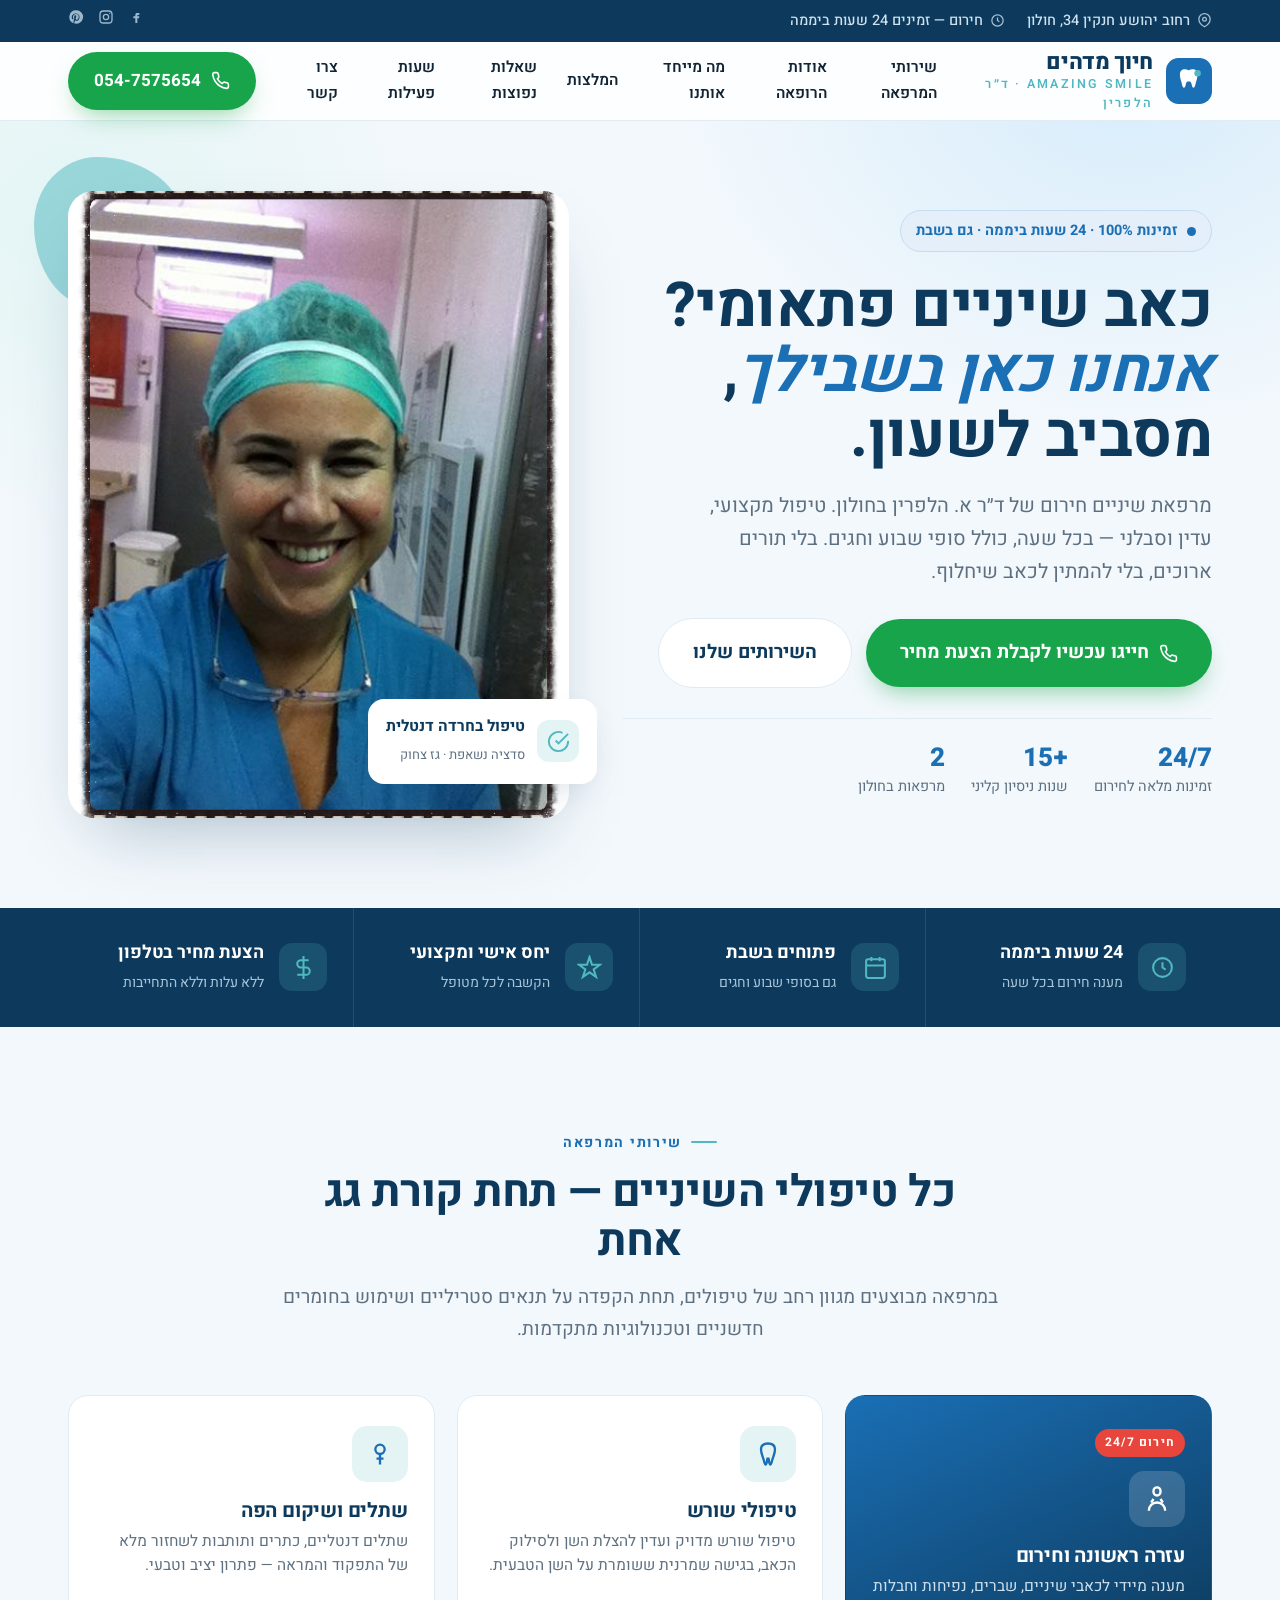
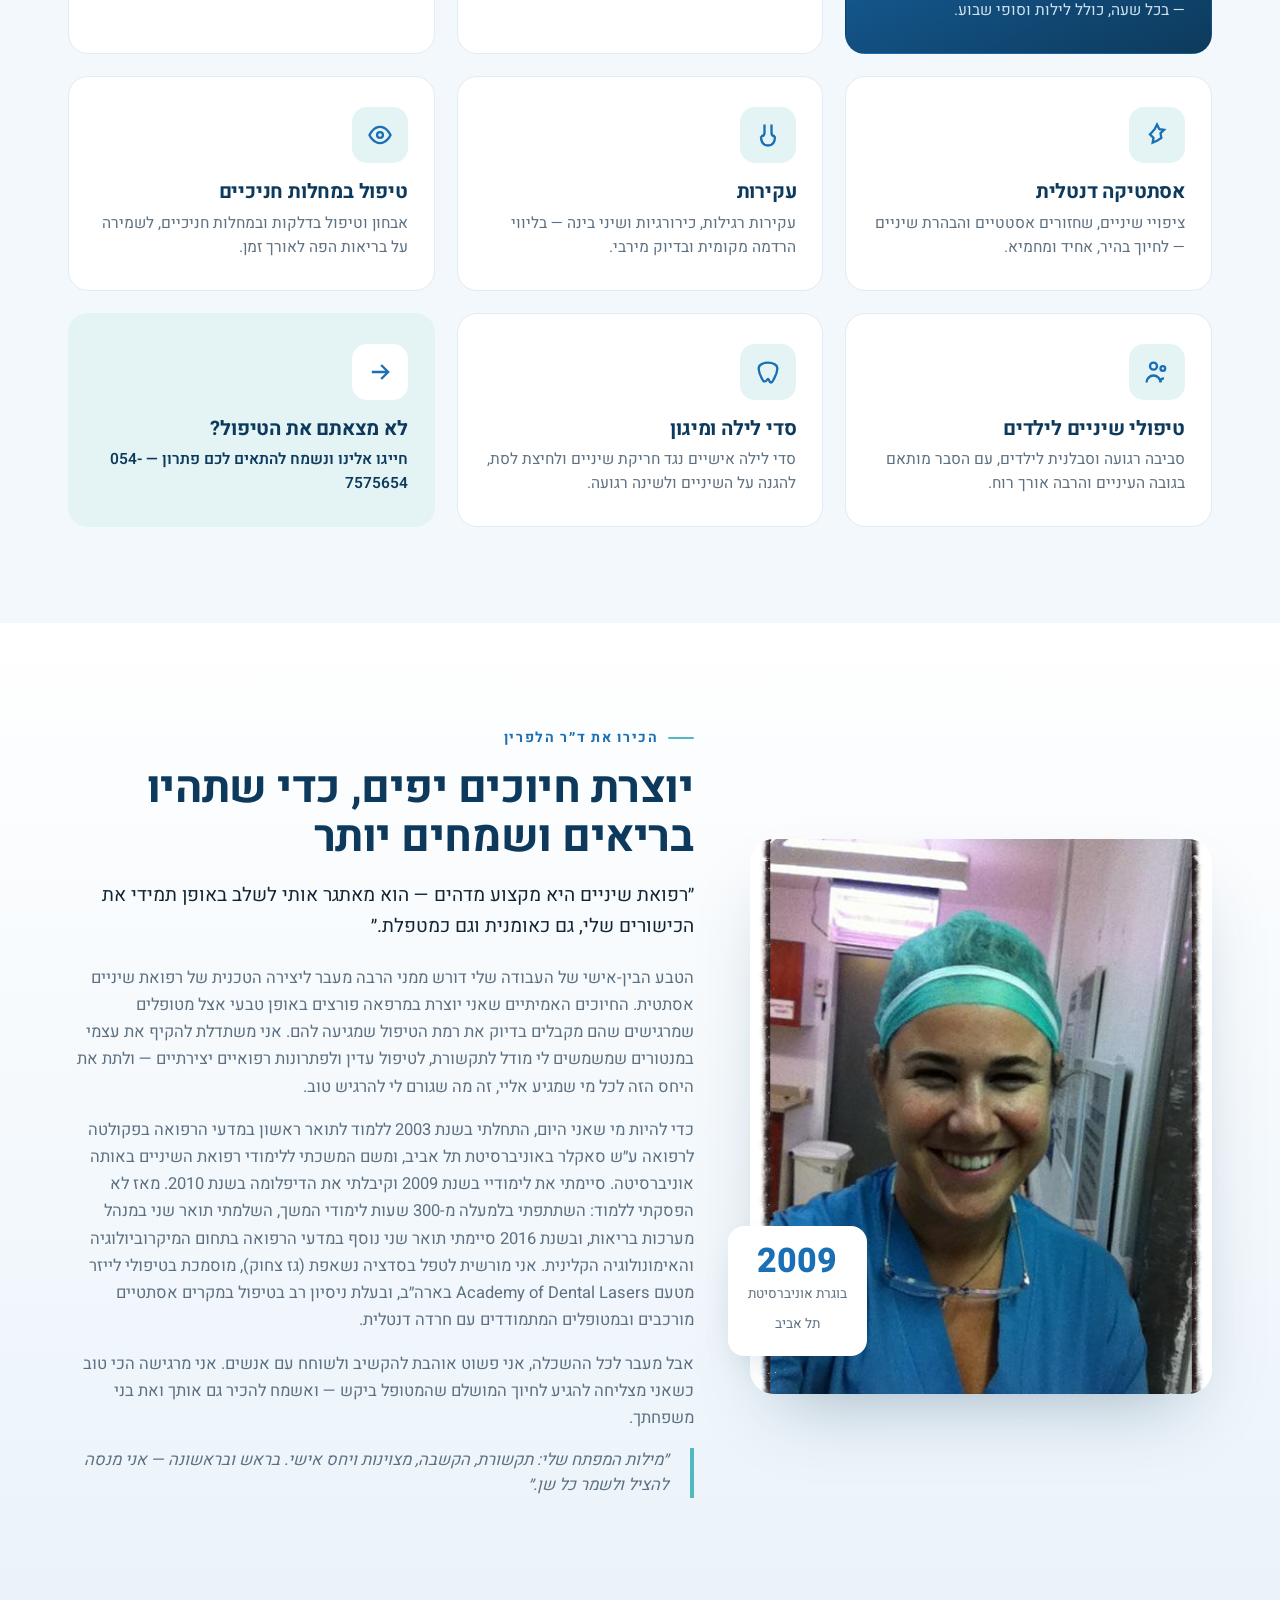
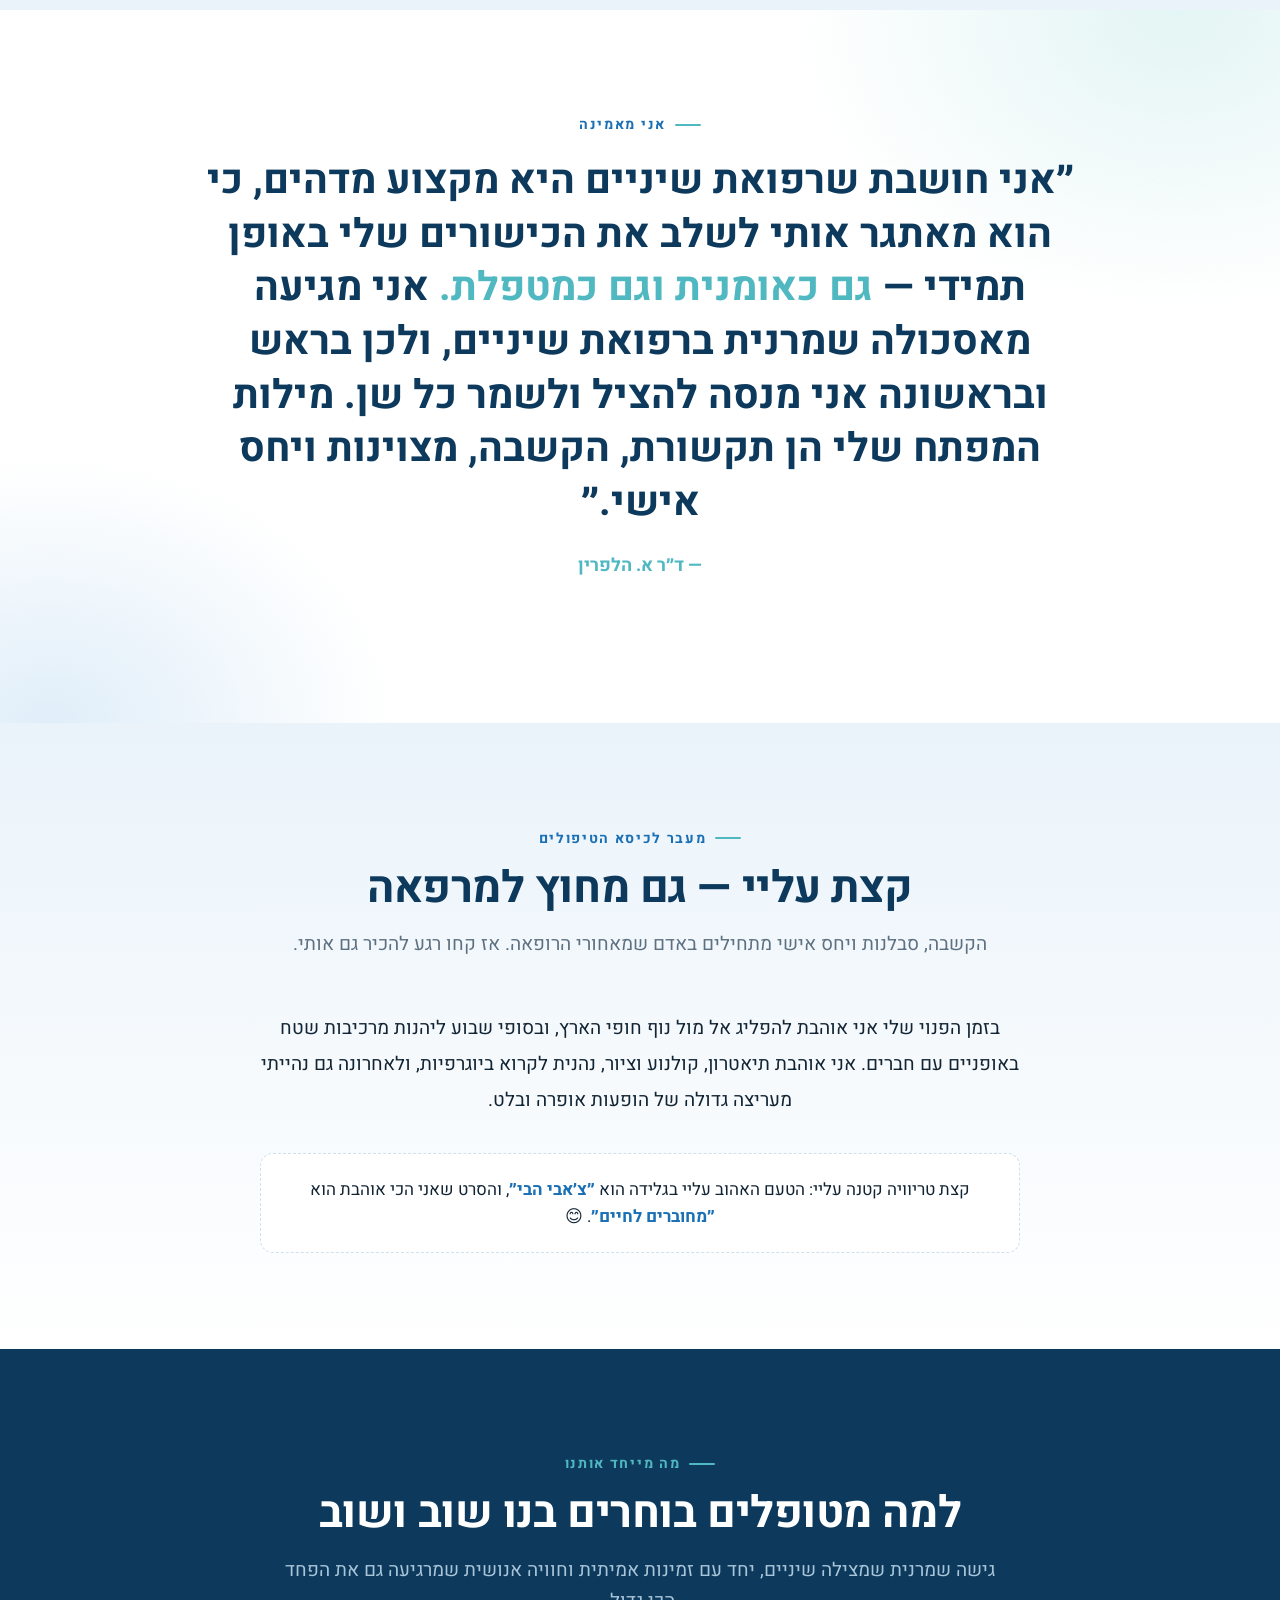
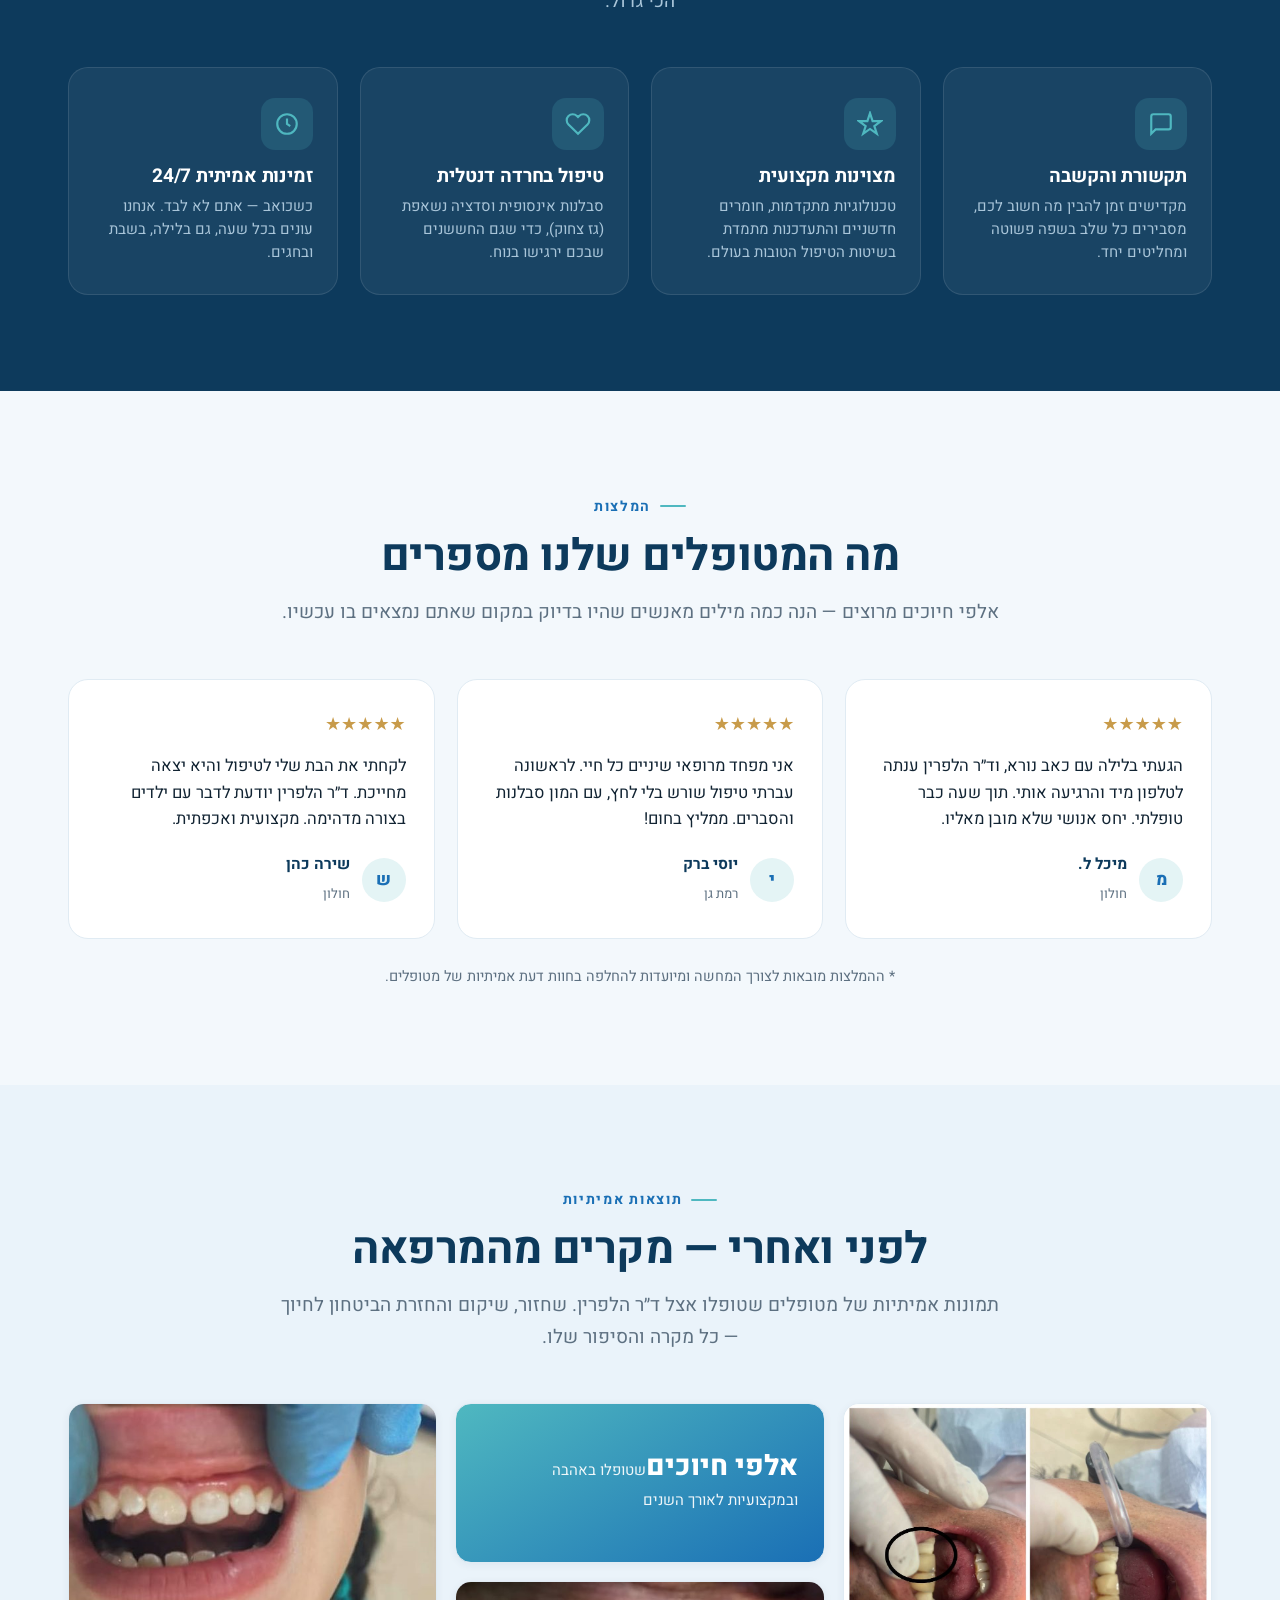
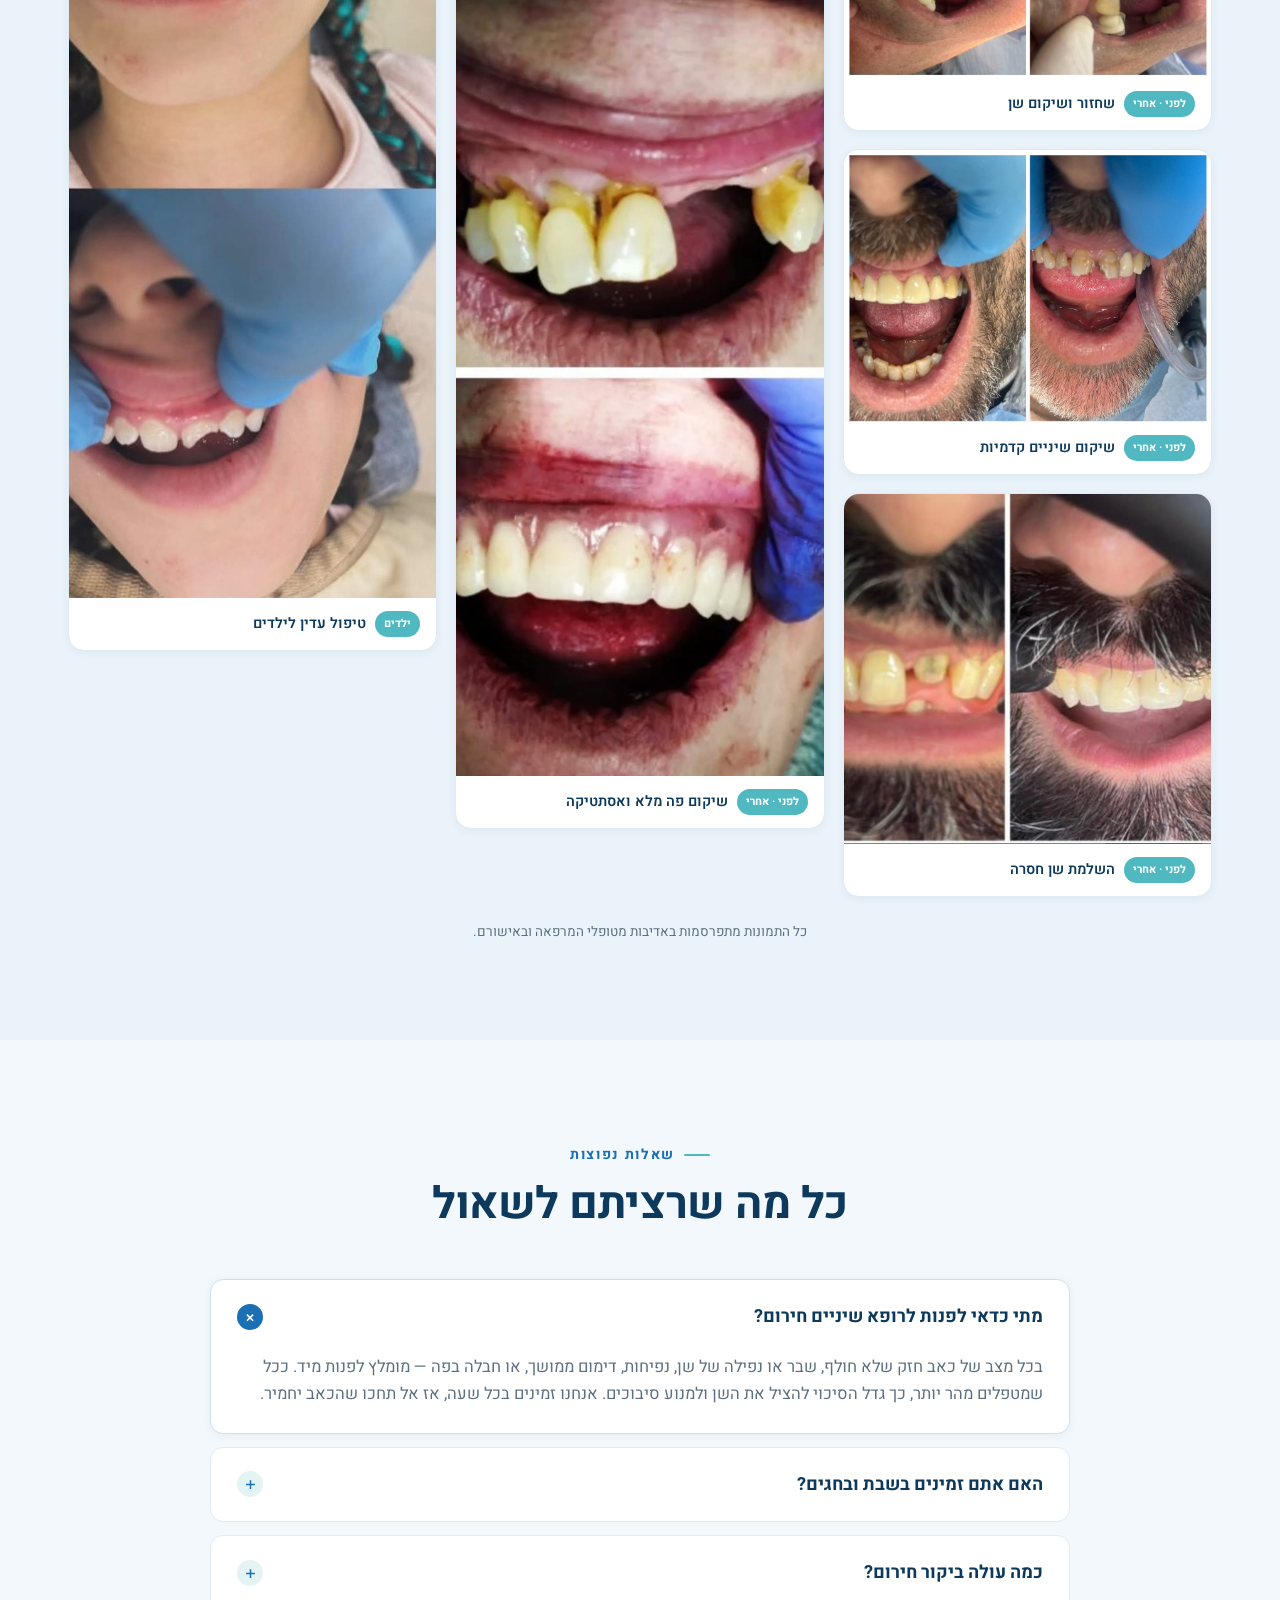
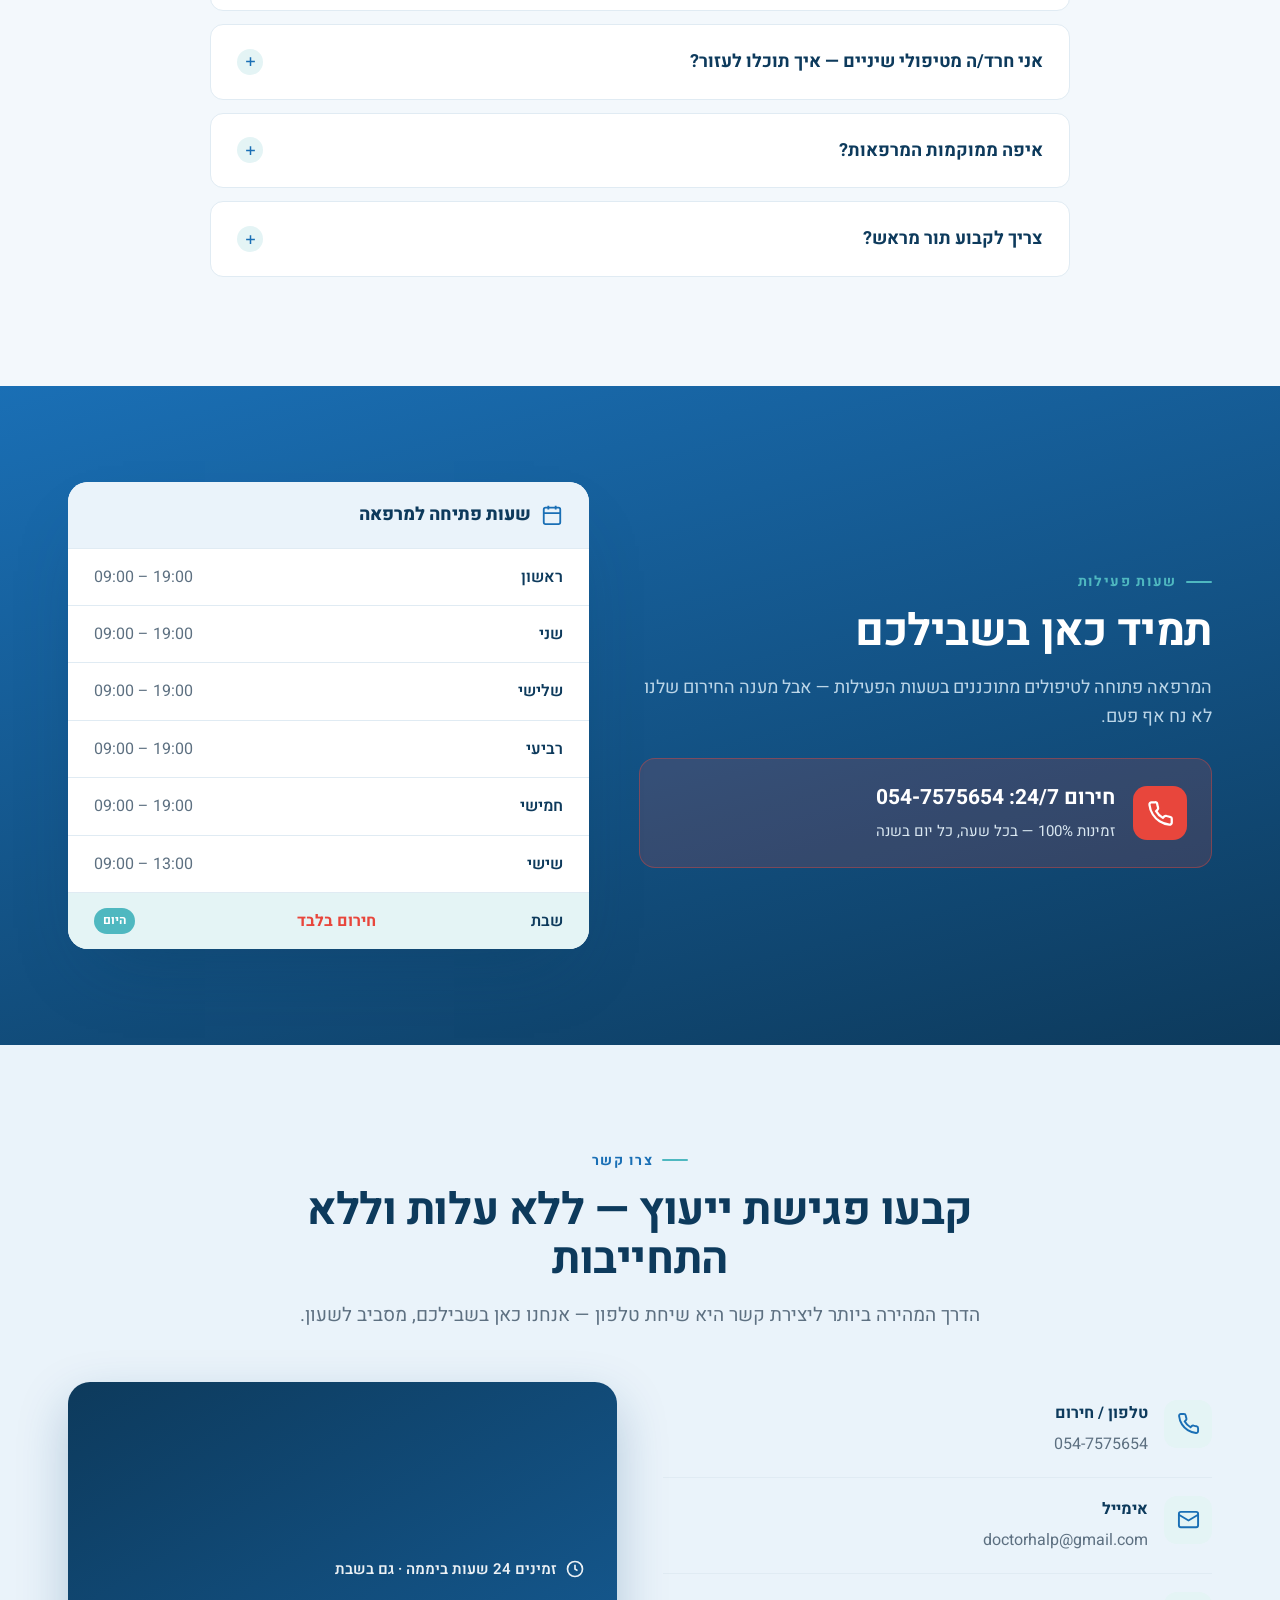
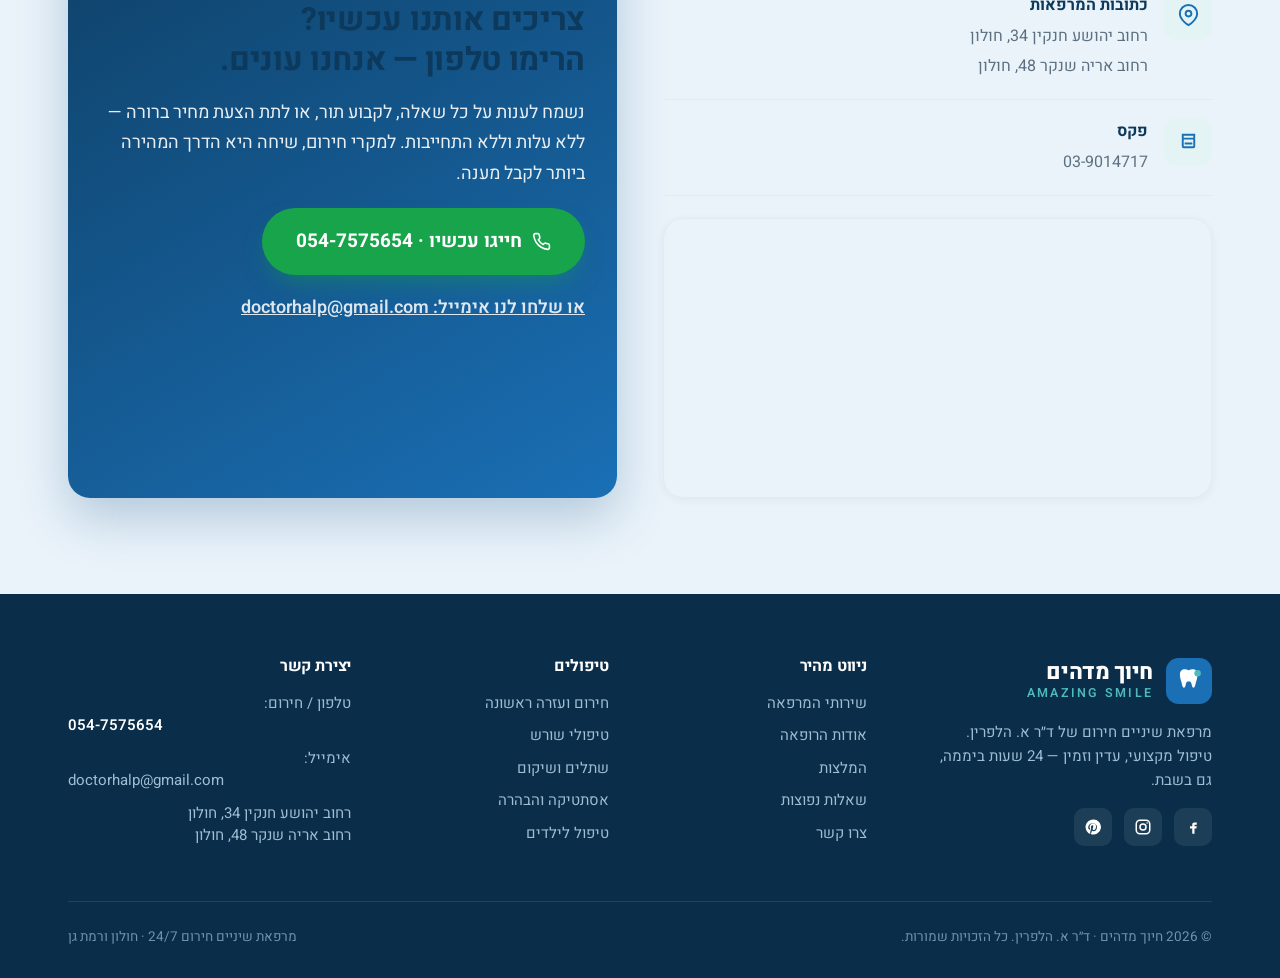
==== commit 56d52427: "Gallery: drop doctor-at-work tile (IG overlay); keep clean before/after cases" ====
--- a/index.html
+++ b/index.html
@@ -389,7 +389,6 @@
       <figure class="ba ba-txt"><div><b>אלפי חיוכים</b><span>שטופלו באהבה ובמקצועיות לאורך השנים</span></div></figure>
       <figure class="ba"><img src="assets/case-fullmouth.jpg" alt="לפני ואחרי — שיקום פה מלא ואסתטיקה" loading="lazy"><figcaption class="cap"><span class="tag">לפני · אחרי</span>שיקום פה מלא ואסתטיקה</figcaption></figure>
       <figure class="ba"><img src="assets/case-pediatric.jpg" alt="טיפול שיניים לילדים" loading="lazy"><figcaption class="cap"><span class="tag">ילדים</span>טיפול עדין לילדים</figcaption></figure>
-      <figure class="ba"><img src="assets/doctor-at-work.jpg" alt="ד״ר הלפרין בזמן טיפול במרפאה" loading="lazy"><figcaption class="cap"><span class="tag">מאחורי הקלעים</span>ד״ר הלפרין בזמן טיפול</figcaption></figure>
     </div>
     <p class="ba-consent reveal">כל התמונות מתפרסמות באדיבות מטופלי המרפאה ובאישורם.</p>
   </div>
